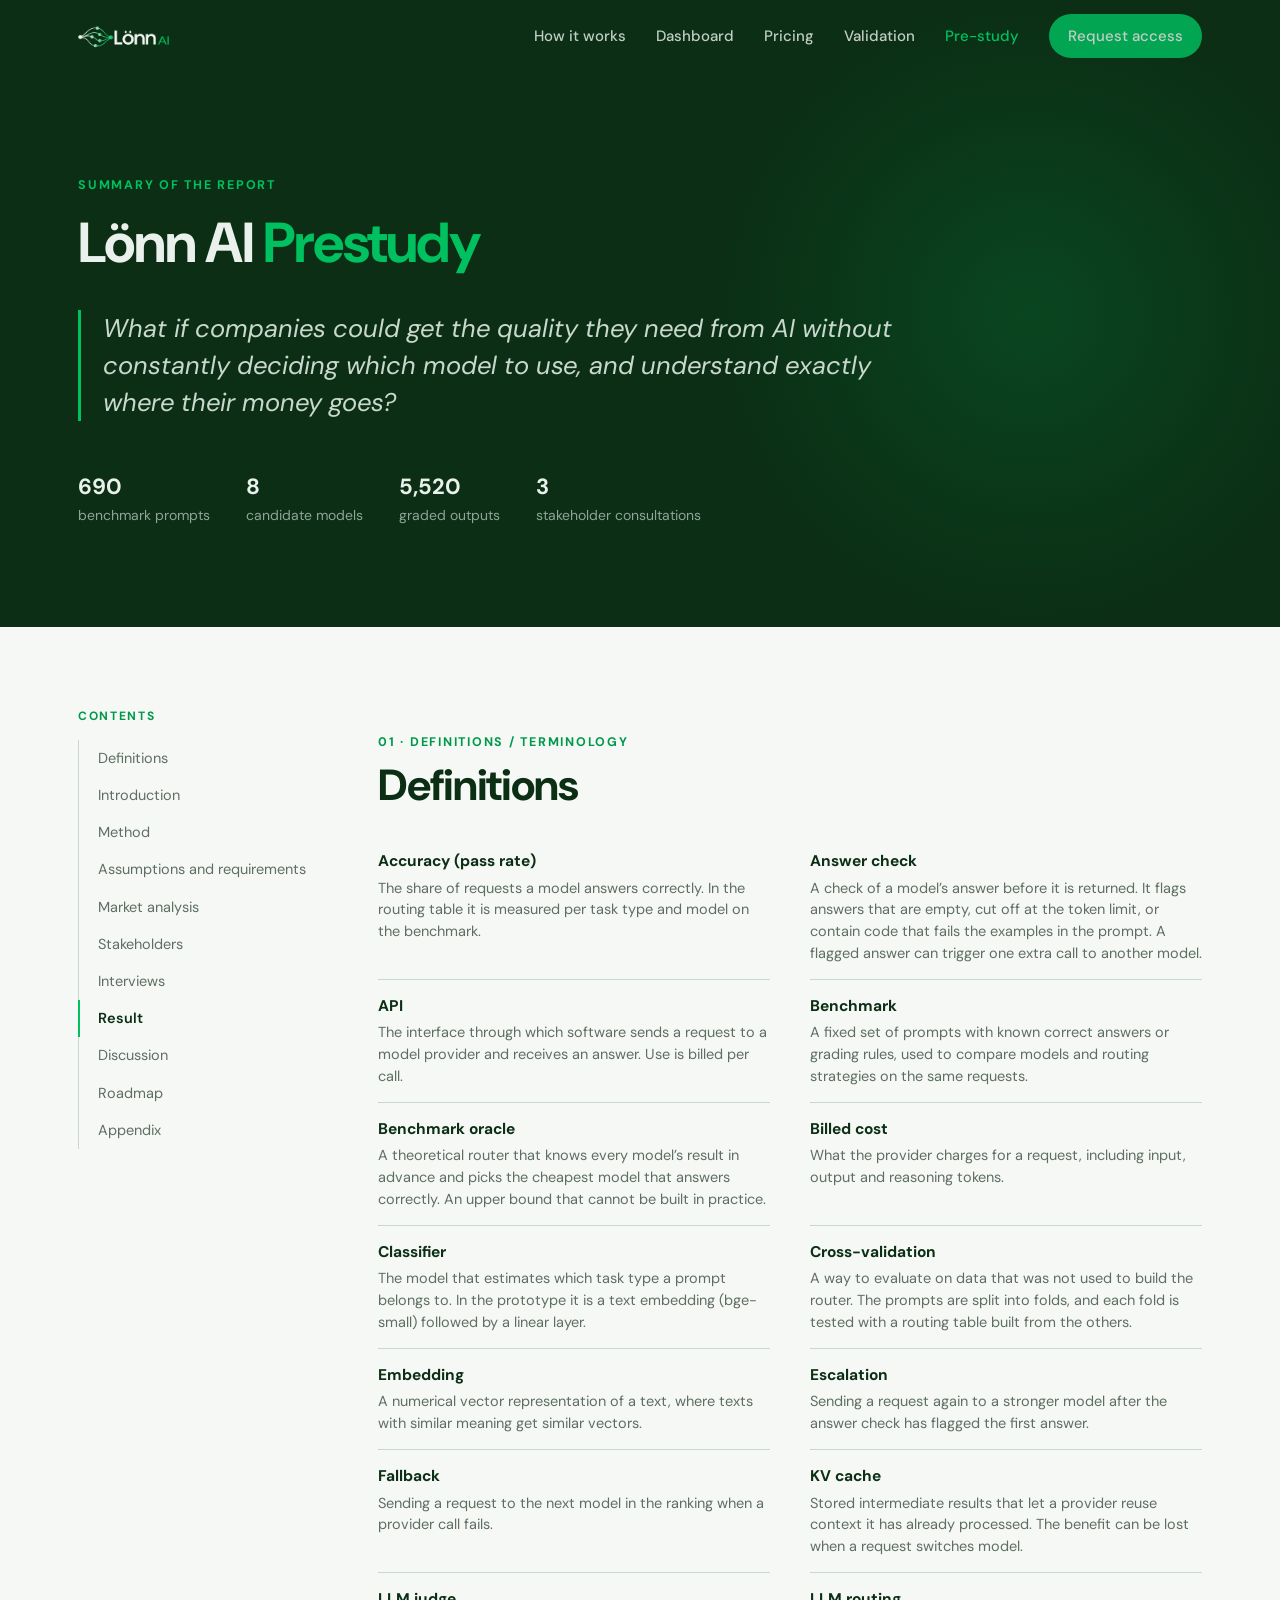
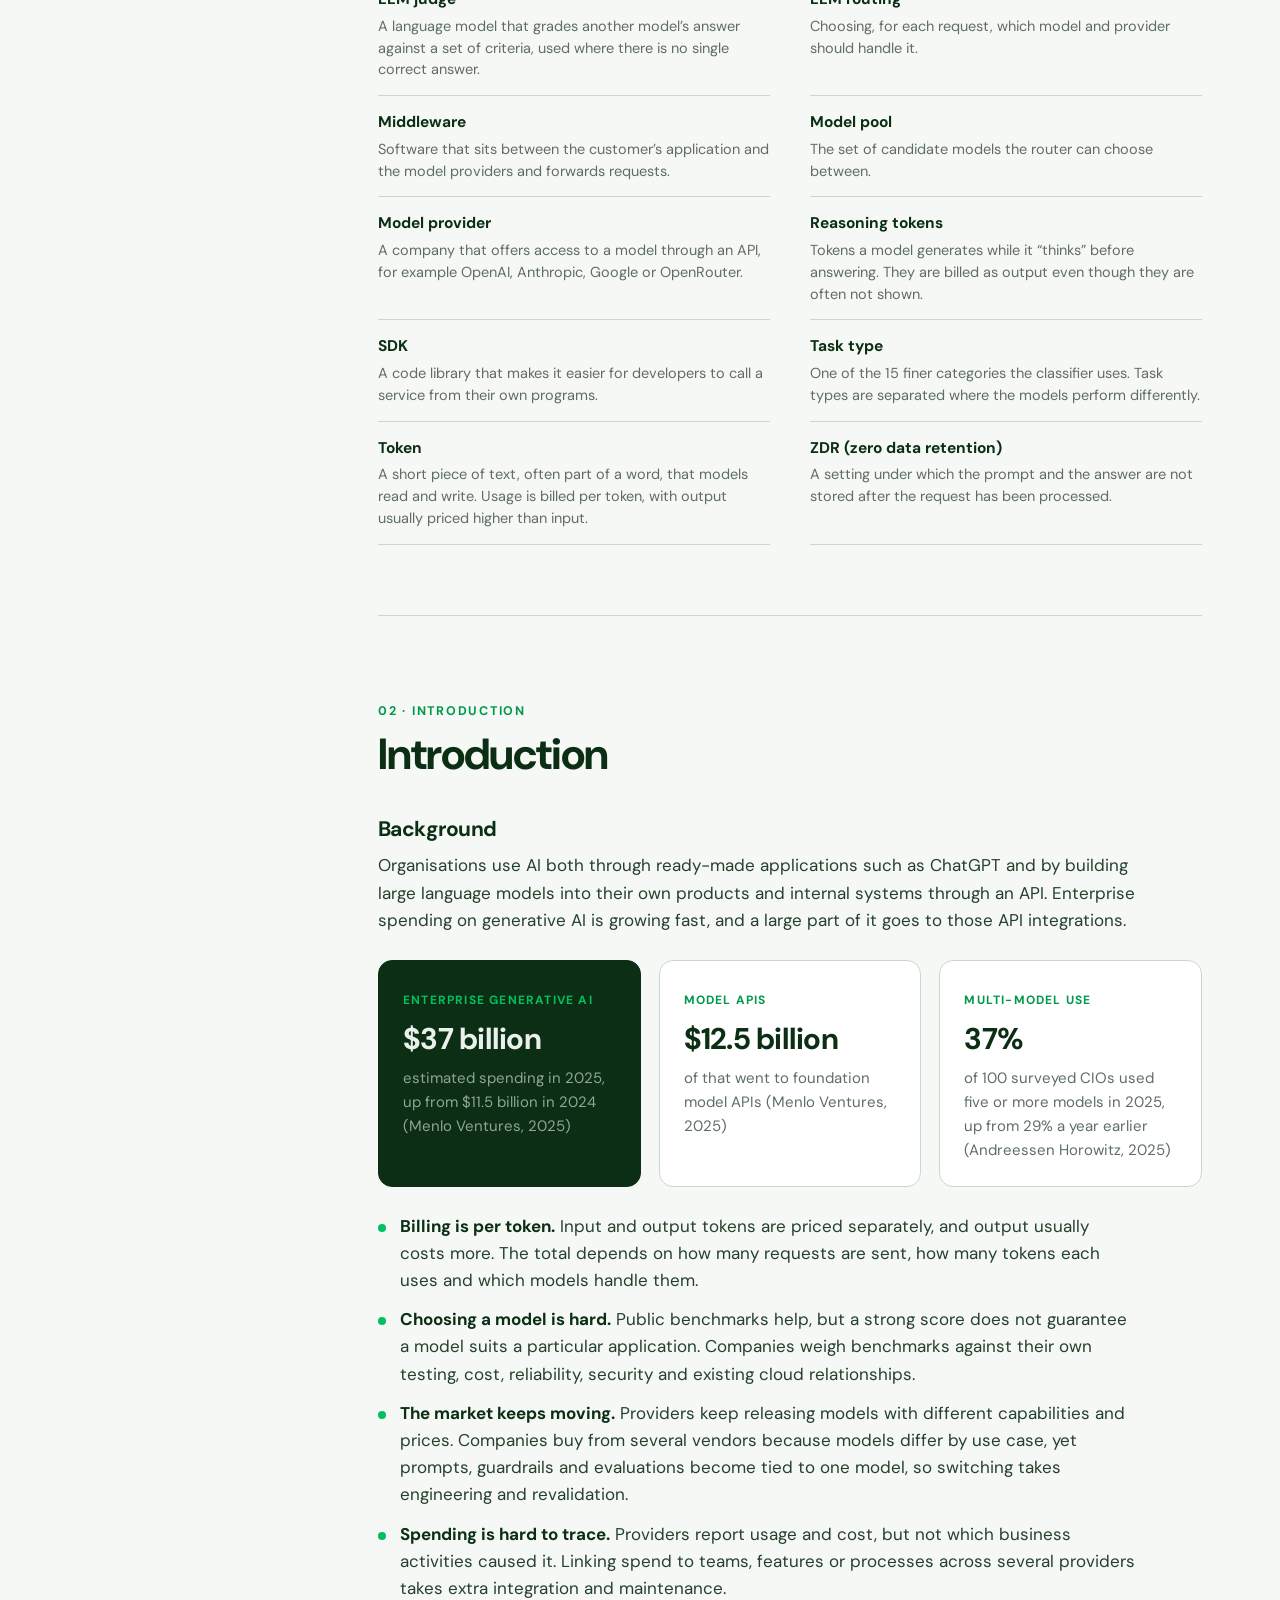
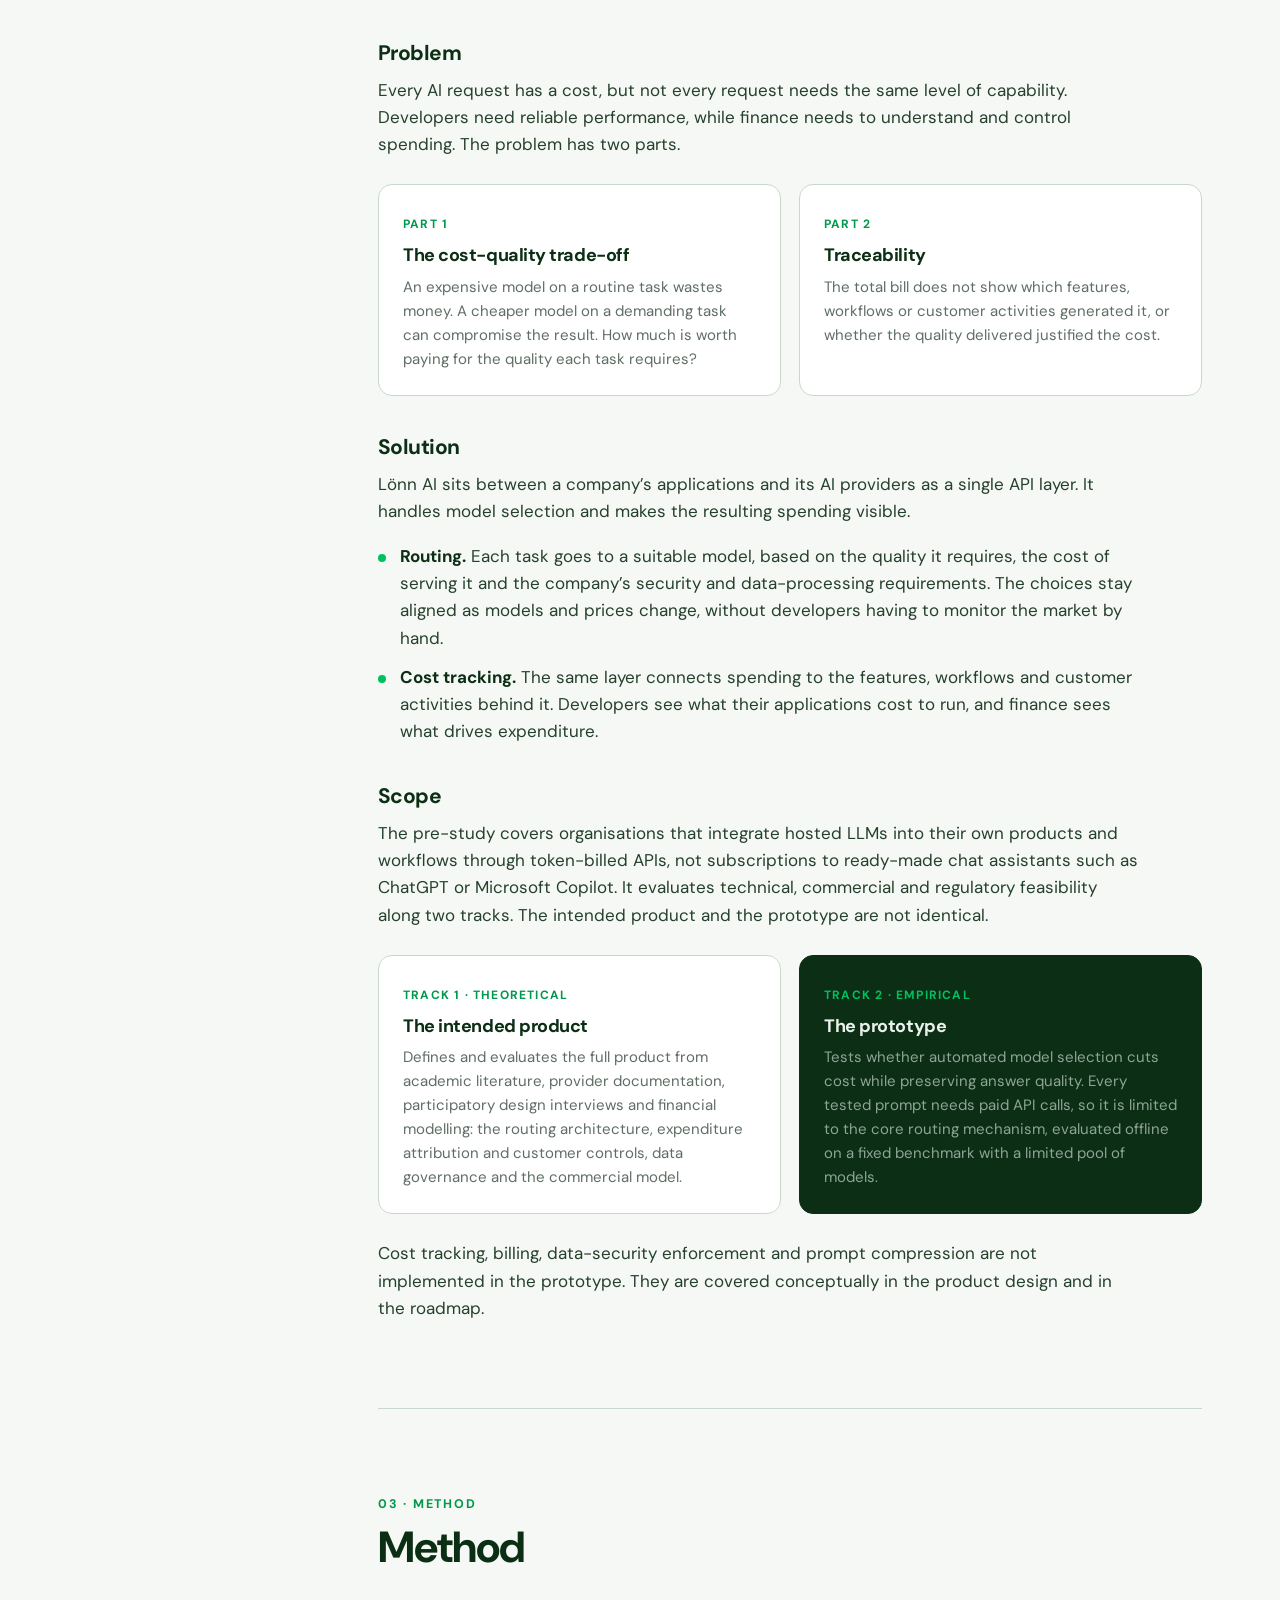
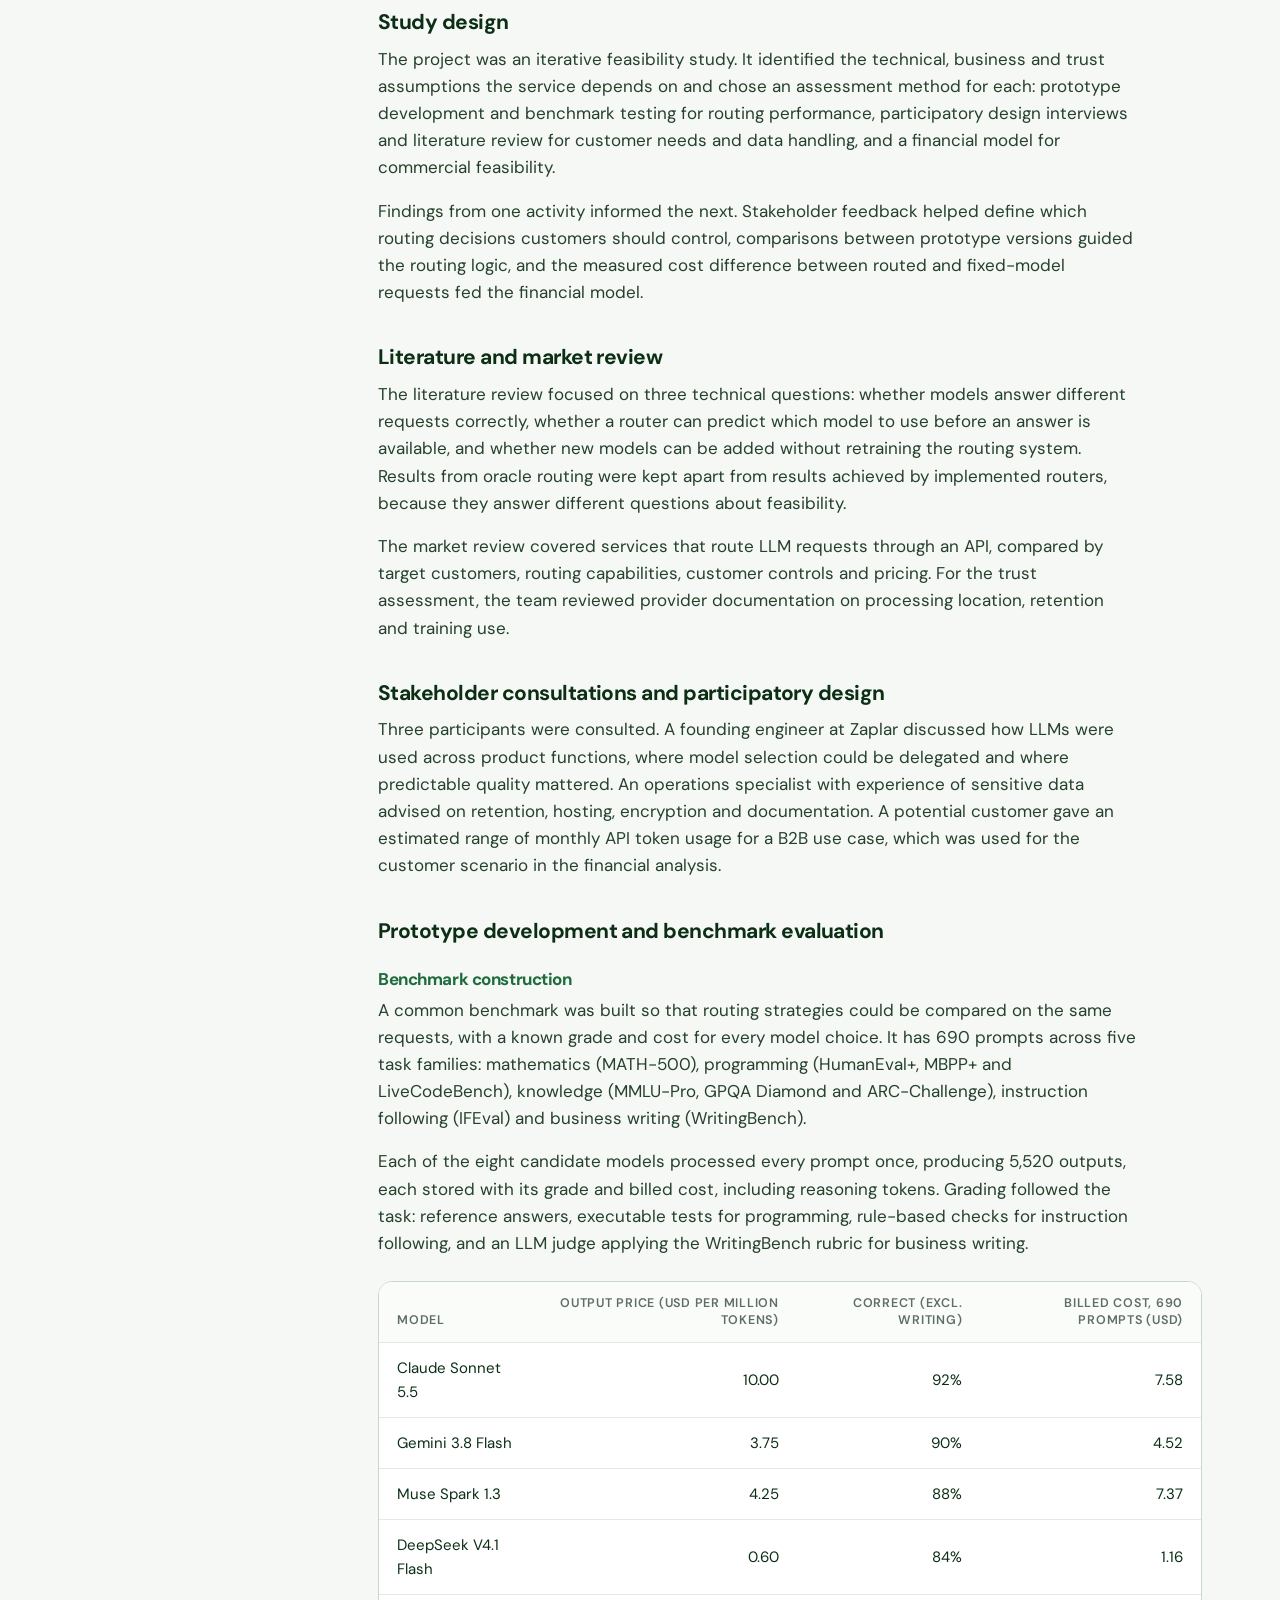
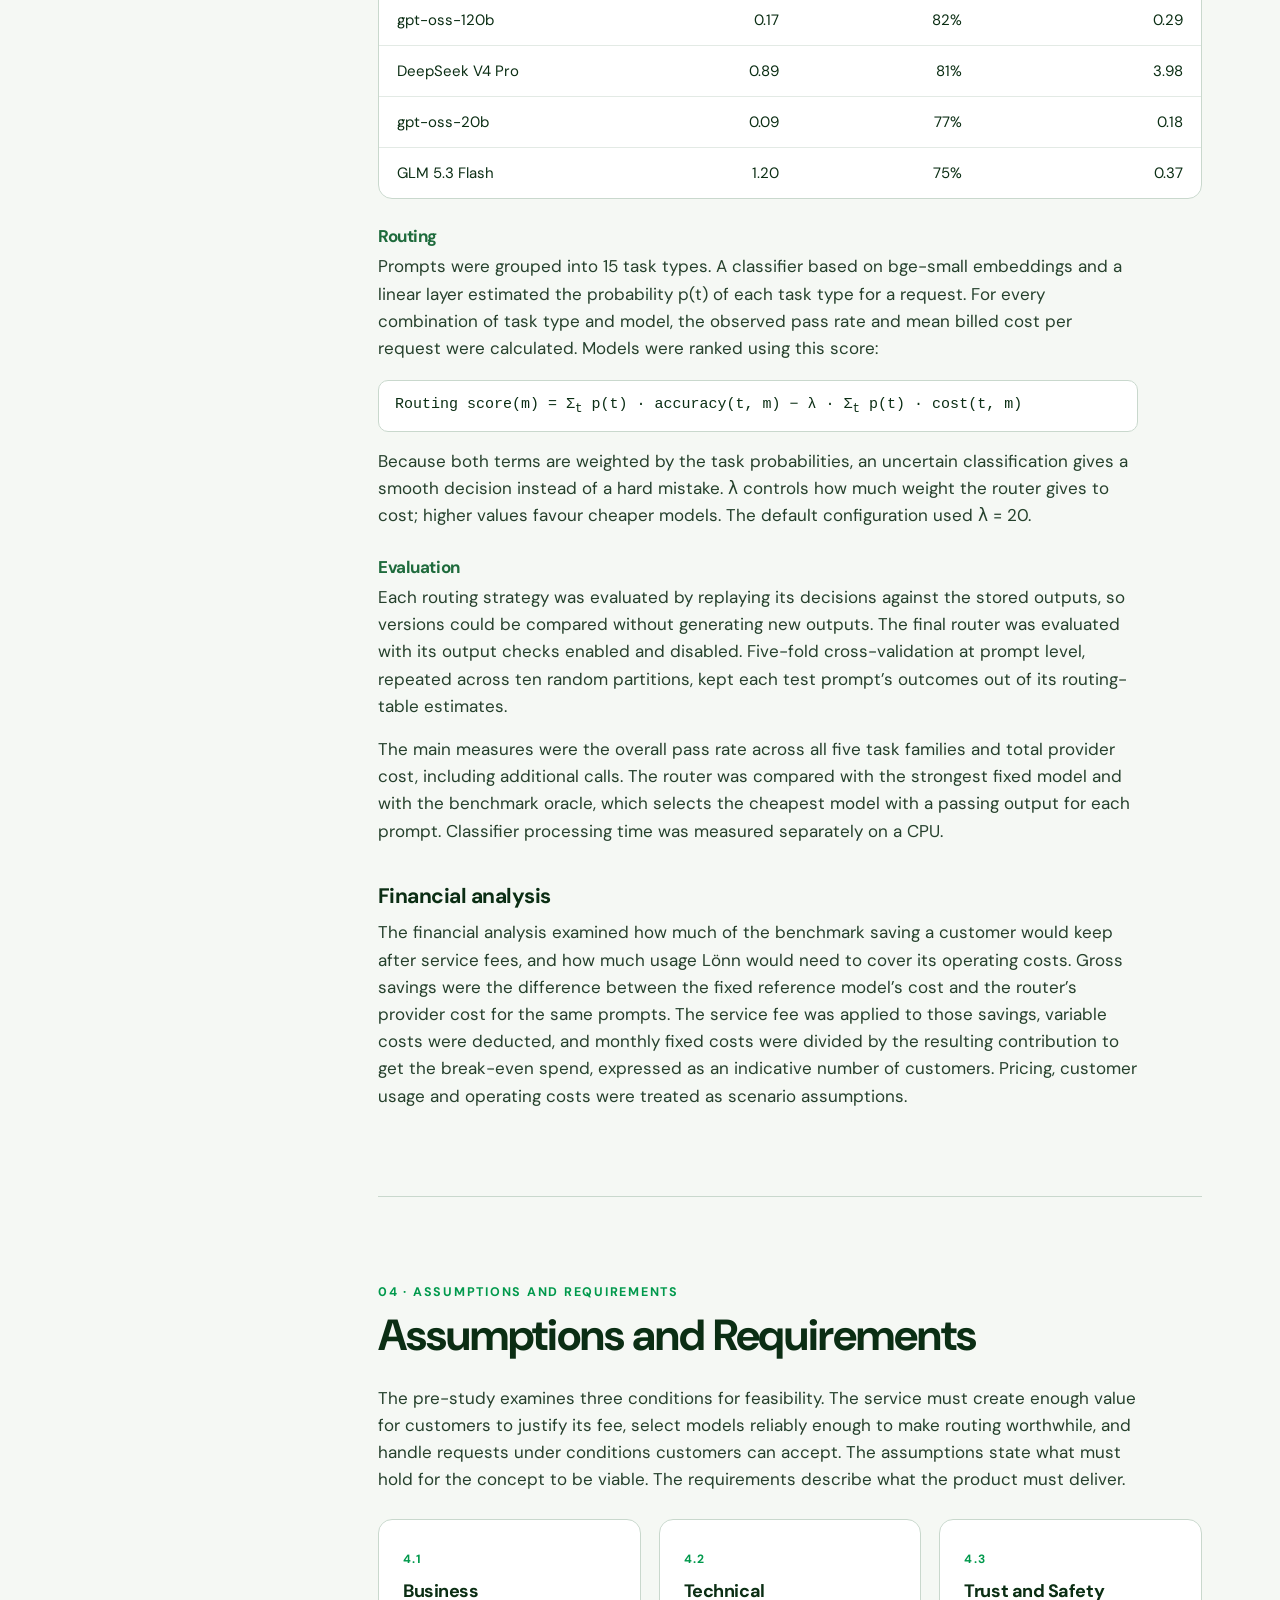
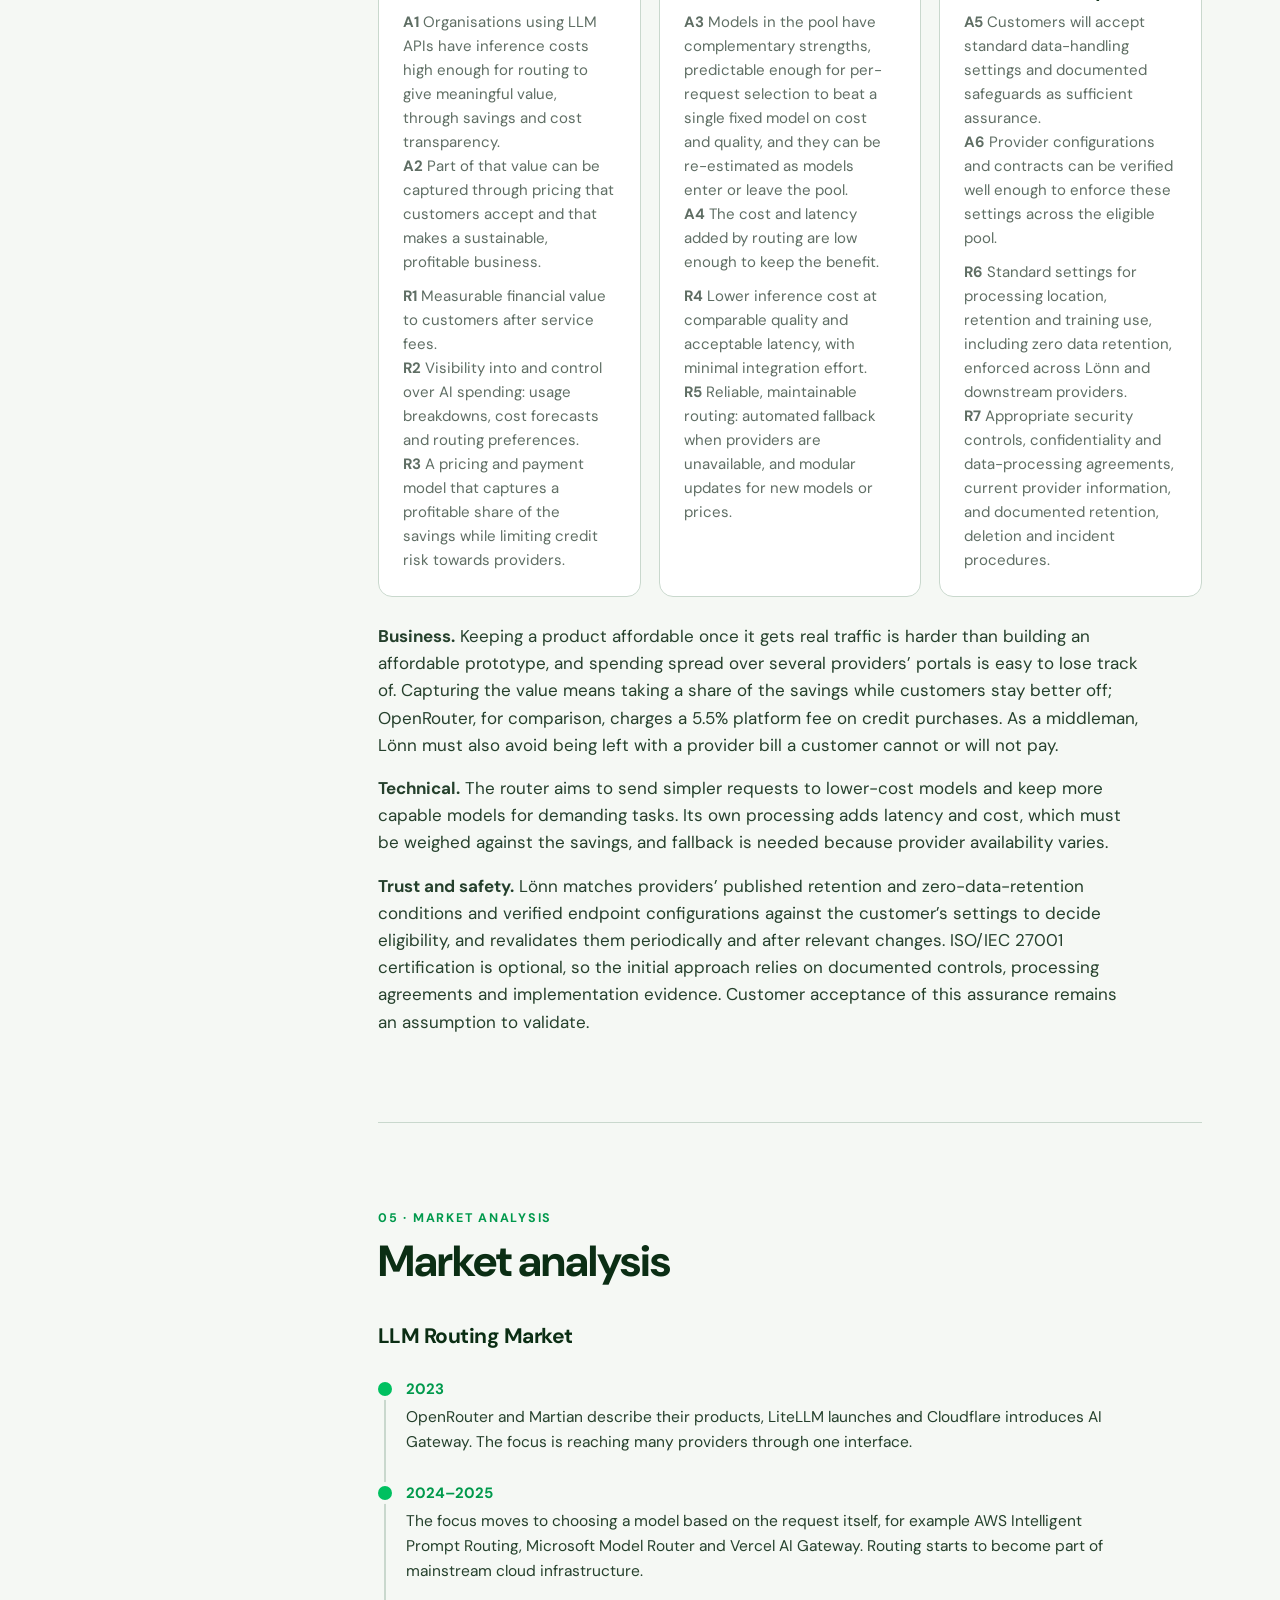
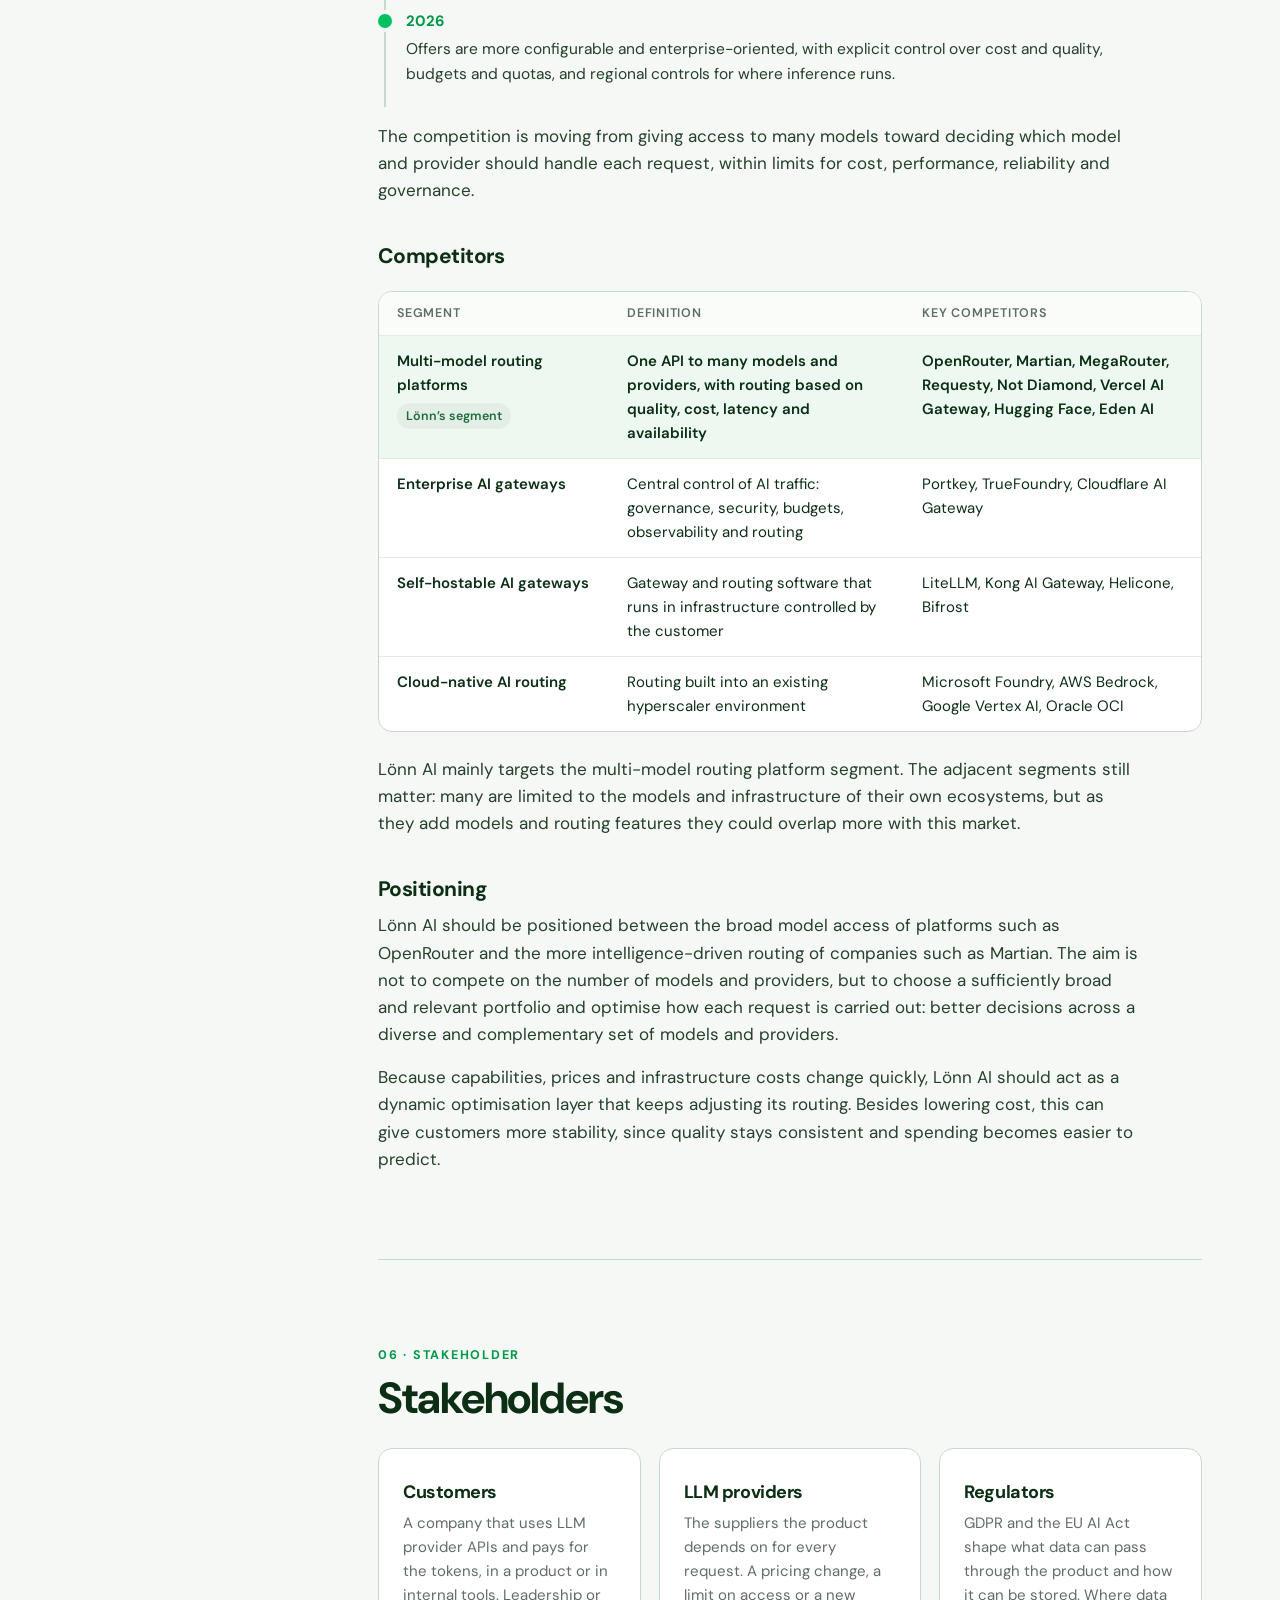
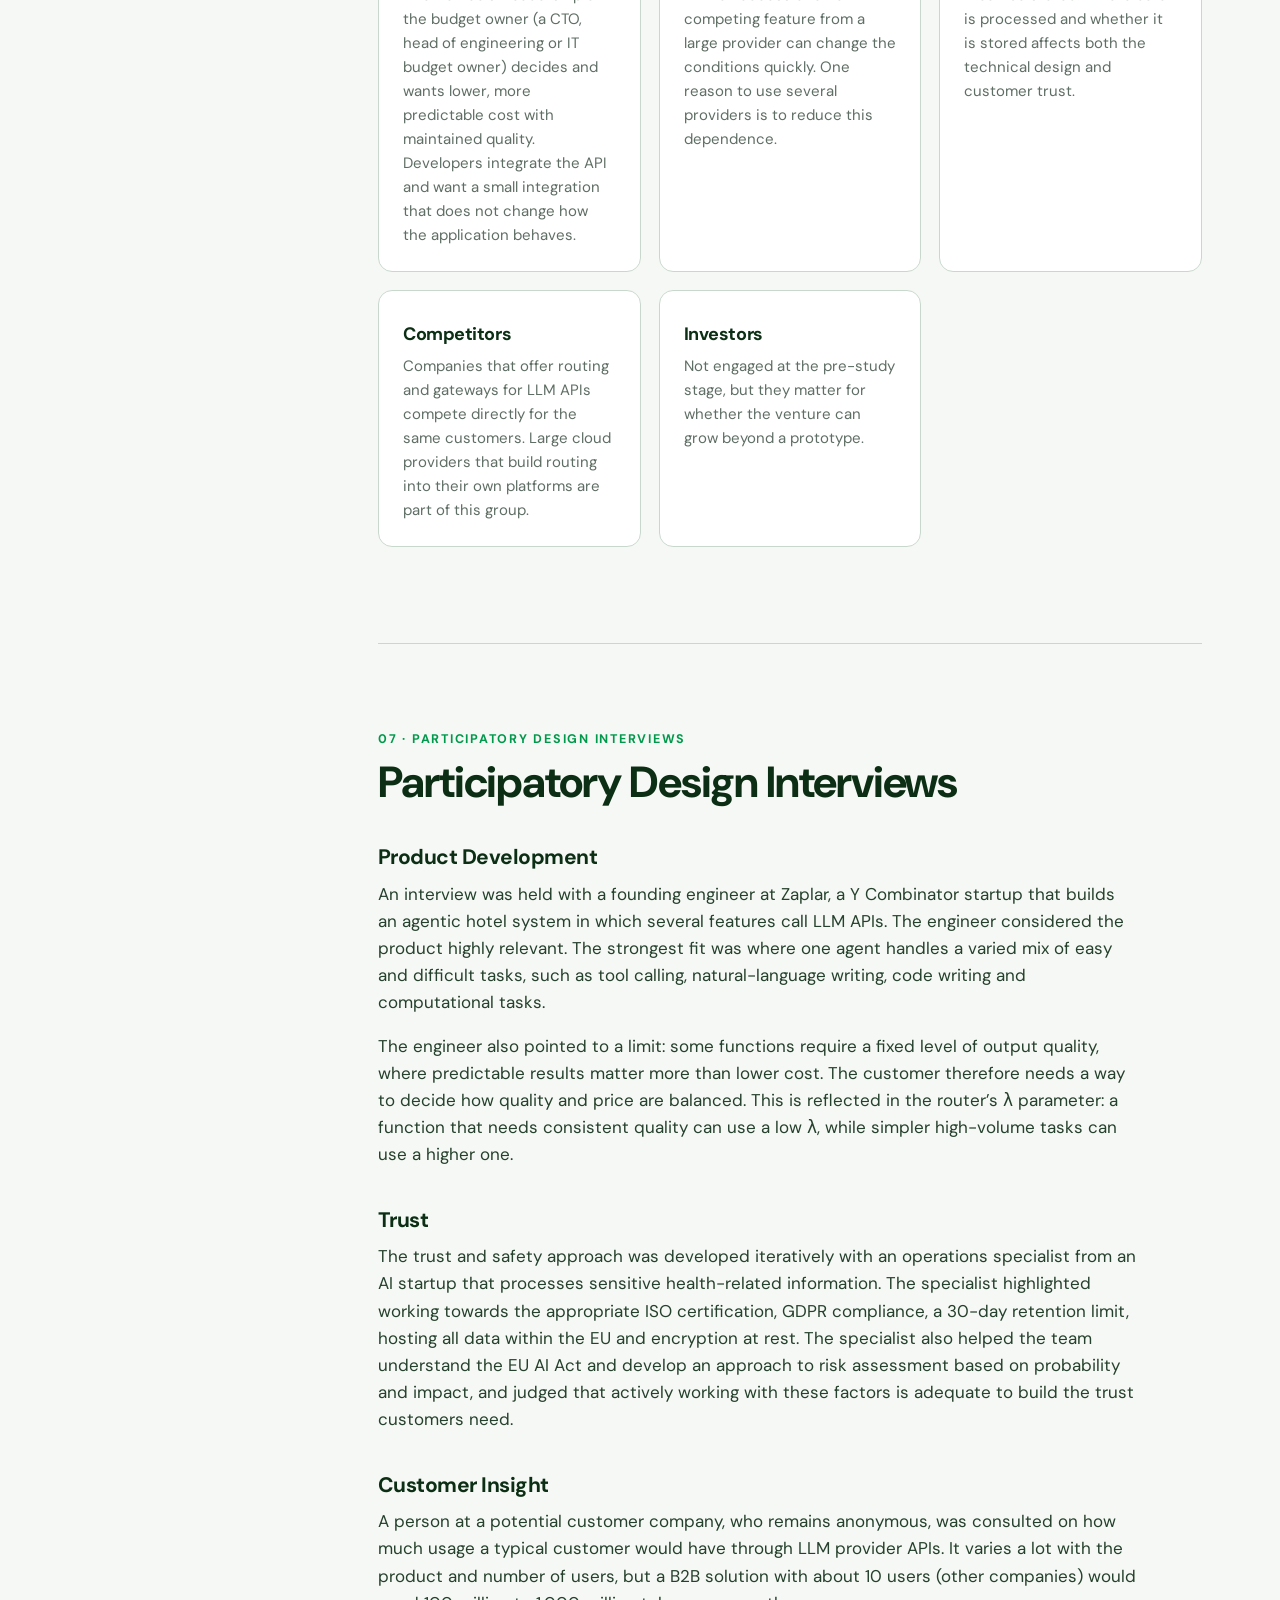
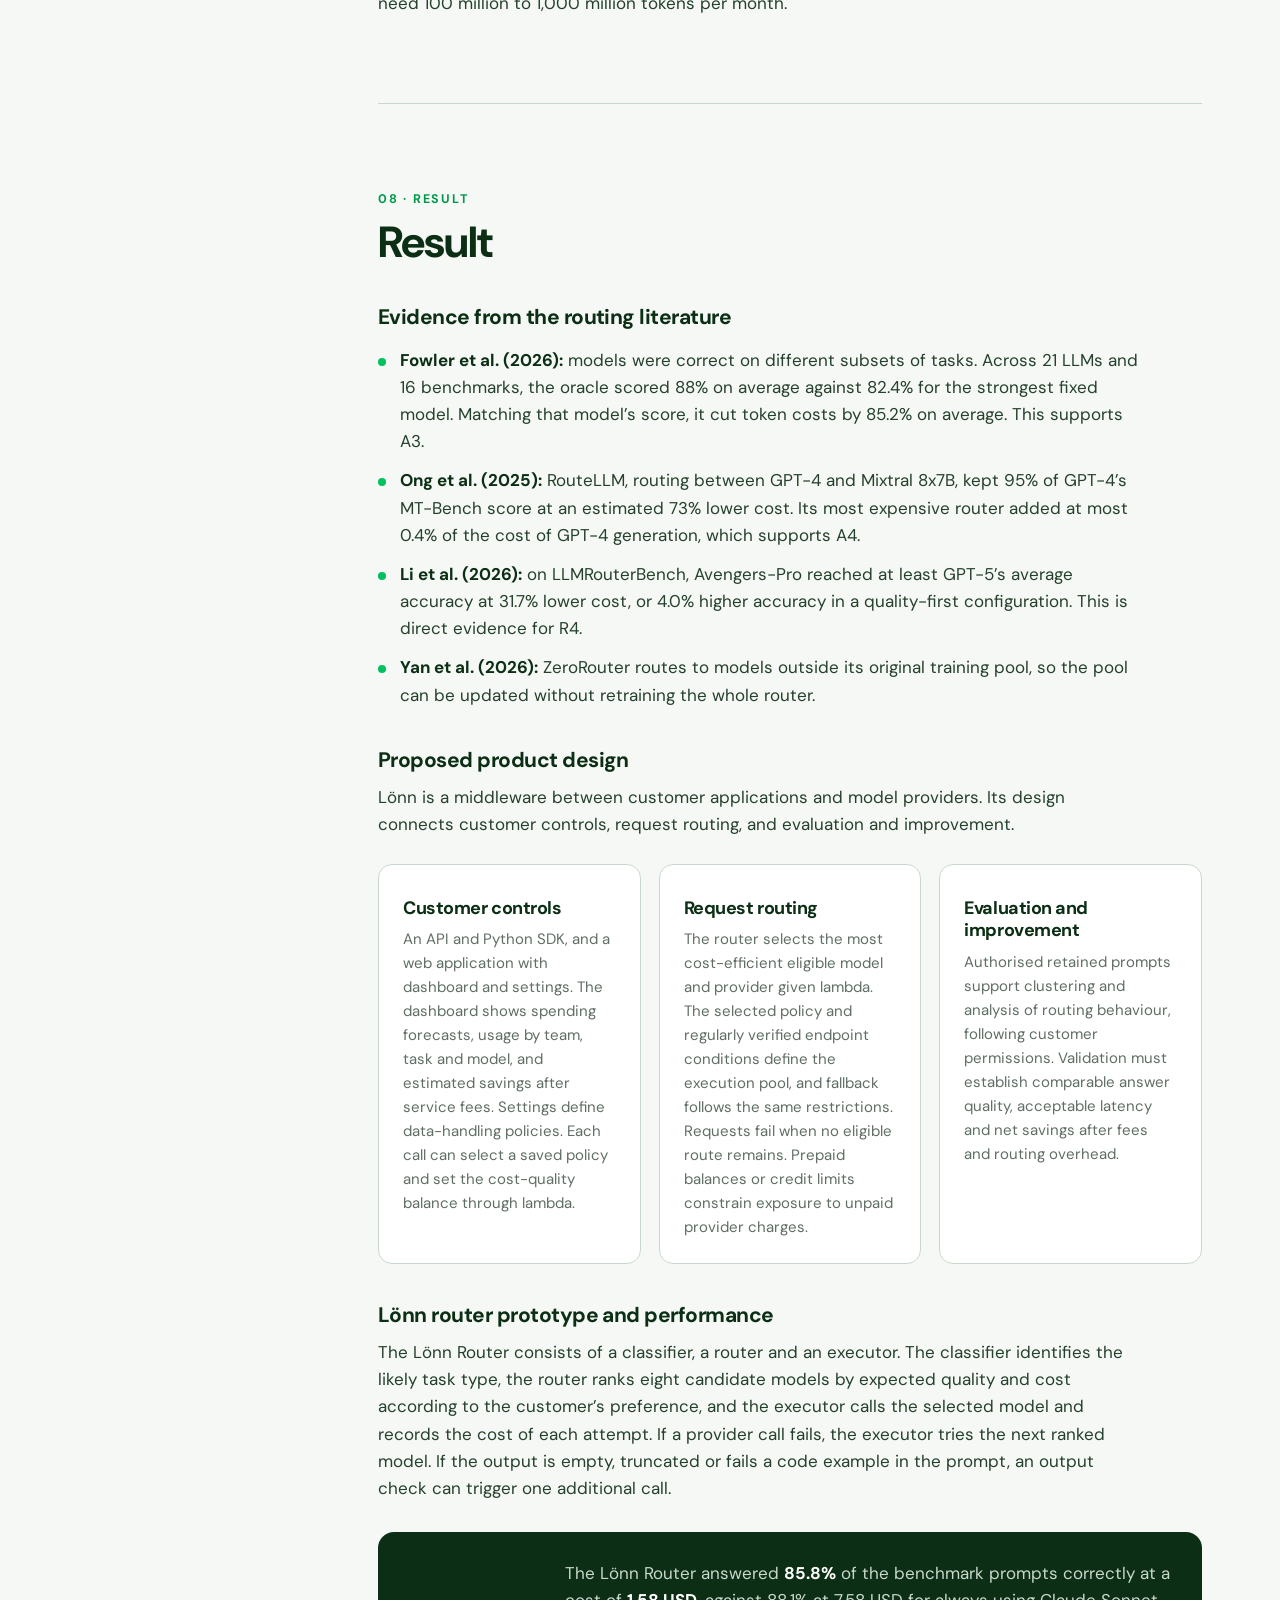
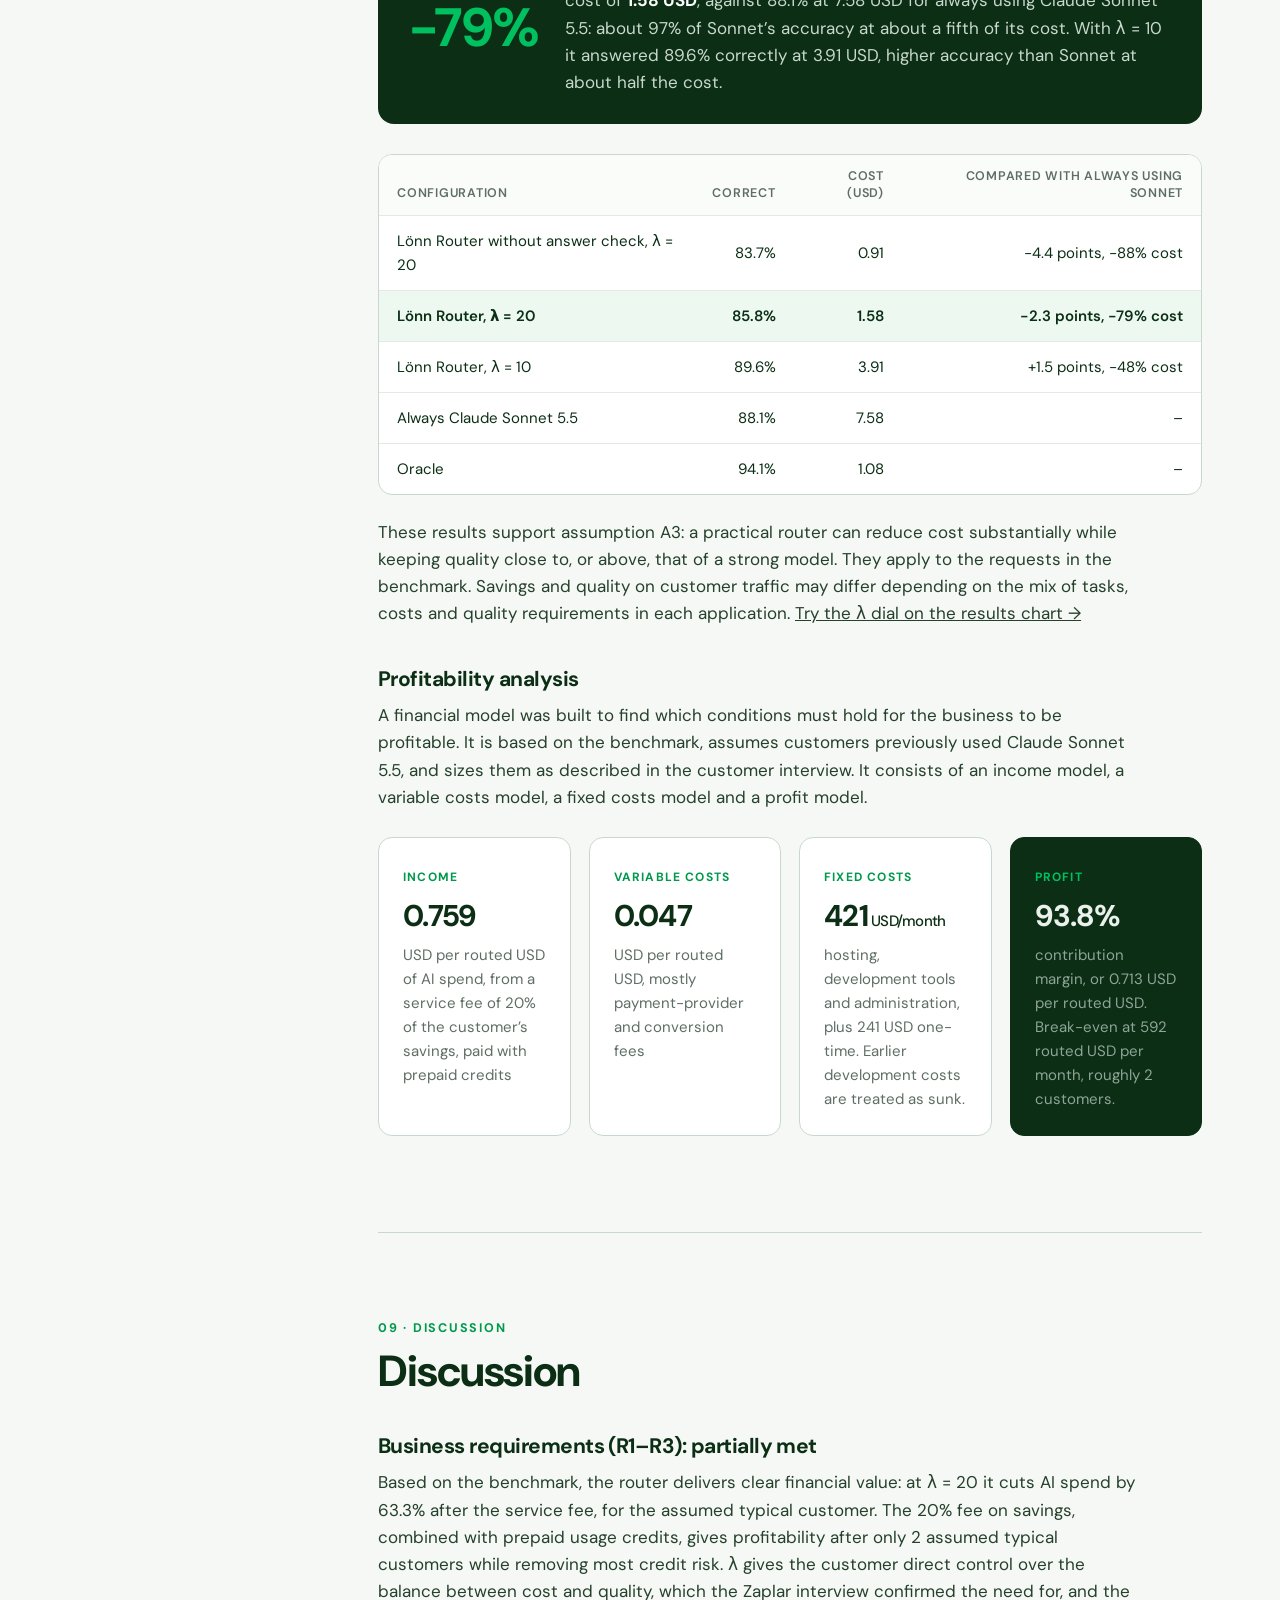
==== prestudy.html @ 92829b10 "Pre-study: follow the report's own sections, headings and order Definitions, Introduction, Method, A" ====
<!DOCTYPE html>
<html lang="en">
<head>
<meta charset="utf-8">
<meta name="viewport" content="width=device-width, initial-scale=1">
<title>Pre-study — Lönn AI</title>
<meta name="description" content="Summary of the Lönn AI pre-study: can routing requests between LLM providers reduce cost while keeping answer quality?">
<link rel="icon" href="assets/img/favicon.png">
<link rel="apple-touch-icon" href="assets/img/apple-touch-icon.png">
<link rel="preconnect" href="https://fonts.googleapis.com">
<link rel="preconnect" href="https://fonts.gstatic.com" crossorigin>
<link href="https://fonts.googleapis.com/css2?family=DM+Sans:opsz,wght@9..40,400;9..40,500;9..40,600;9..40,700&display=swap" rel="stylesheet">
<link rel="stylesheet" href="assets/css/style.css?v=202611102027">
</head>
<body>
<div class="progress" aria-hidden="true"></div>

<header class="nav">
  <div class="wrap">
    <a class="logo" href="index.html" aria-label="Lönn AI home"><img src="assets/img/logo-light.png" alt="Lönn AI"></a>
    <nav>
      <ul>
        <li><a href="index.html#how">How it works</a></li>
        <li><a href="index.html#dashboard">Dashboard</a></li>
        <li><a href="index.html#pricing">Pricing</a></li>
        <li><a href="index.html#validation">Validation</a></li>
        <li><a class="active" href="prestudy.html">Pre-study</a></li>
        <li><a class="btn btn-primary btn-s" href="index.html#access">Request access</a></li>
      </ul>
    </nav>
    <button class="nav-toggle" aria-label="Open menu"><svg width="24" height="24" viewBox="0 0 24 24" fill="none" stroke="currentColor" stroke-width="2" stroke-linecap="round"><path d="M4 7h16M4 12h16M4 17h16"/></svg></button>
  </div>
</header>

<section class="dark ps-hero">
  <div class="hero-glow"></div>
  <div class="wrap" style="position:relative;z-index:2">
    <span class="eyebrow reveal">Summary of the report</span>
    <h1 class="h-l reveal" style="--d:.06s">Lönn AI <span class="g">Prestudy</span></h1>
    <p class="q reveal" style="--d:.14s">What if companies could get the quality they need from AI without constantly deciding which model to use, and understand exactly where their money goes?</p>
    <div class="ps-meta reveal" style="--d:.22s">
      <div><b data-count="690">690</b>benchmark prompts</div>
      <div><b data-count="8">8</b>candidate models</div>
      <div><b>5,520</b>graded outputs</div>
      <div><b>3</b>stakeholder consultations</div>
    </div>
  </div>
</section>

<div class="light">
<div class="wrap ps-layout">
  <aside class="toc" aria-label="Contents">
    <div class="t">Contents</div>
    <ol>
      <li><a href="#definitions">Definitions</a></li>
      <li><a href="#intro">Introduction</a></li>
      <li><a href="#method">Method</a></li>
      <li><a href="#assumptions">Assumptions and requirements</a></li>
      <li><a href="#market">Market analysis</a></li>
      <li><a href="#stakeholders">Stakeholders</a></li>
      <li><a href="#interviews">Interviews</a></li>
      <li><a href="#results">Result</a></li>
      <li><a href="#discussion">Discussion</a></li>
      <li><a href="#roadmap">Roadmap</a></li>
      <li><a href="#appendix">Appendix</a></li>
    </ol>
  </aside>

  <main class="ps-content">

    <!-- 1 DEFINITIONS -->
    <section class="ps-sec" id="definitions">
      <span class="eyebrow">01 · Definitions / Terminology</span>
      <h2 class="reveal">Definitions</h2>
      <dl class="defs reveal">
        <div><dt>Accuracy (pass rate)</dt><dd>The share of requests a model answers correctly. In the routing table it is measured per task type and model on the benchmark.</dd></div>
        <div><dt>Answer check</dt><dd>A check of a model’s answer before it is returned. It flags answers that are empty, cut off at the token limit, or contain code that fails the examples in the prompt. A flagged answer can trigger one extra call to another model.</dd></div>
        <div><dt>API</dt><dd>The interface through which software sends a request to a model provider and receives an answer. Use is billed per call.</dd></div>
        <div><dt>Benchmark</dt><dd>A fixed set of prompts with known correct answers or grading rules, used to compare models and routing strategies on the same requests.</dd></div>
        <div><dt>Benchmark oracle</dt><dd>A theoretical router that knows every model’s result in advance and picks the cheapest model that answers correctly. An upper bound that cannot be built in practice.</dd></div>
        <div><dt>Billed cost</dt><dd>What the provider charges for a request, including input, output and reasoning tokens.</dd></div>
        <div><dt>Classifier</dt><dd>The model that estimates which task type a prompt belongs to. In the prototype it is a text embedding (bge-small) followed by a linear layer.</dd></div>
        <div><dt>Cross-validation</dt><dd>A way to evaluate on data that was not used to build the router. The prompts are split into folds, and each fold is tested with a routing table built from the others.</dd></div>
        <div><dt>Embedding</dt><dd>A numerical vector representation of a text, where texts with similar meaning get similar vectors.</dd></div>
        <div><dt>Escalation</dt><dd>Sending a request again to a stronger model after the answer check has flagged the first answer.</dd></div>
        <div><dt>Fallback</dt><dd>Sending a request to the next model in the ranking when a provider call fails.</dd></div>
        <div><dt>KV cache</dt><dd>Stored intermediate results that let a provider reuse context it has already processed. The benefit can be lost when a request switches model.</dd></div>
        <div><dt>LLM judge</dt><dd>A language model that grades another model’s answer against a set of criteria, used where there is no single correct answer.</dd></div>
        <div><dt>LLM routing</dt><dd>Choosing, for each request, which model and provider should handle it.</dd></div>
        <div><dt>Middleware</dt><dd>Software that sits between the customer’s application and the model providers and forwards requests.</dd></div>
        <div><dt>Model pool</dt><dd>The set of candidate models the router can choose between.</dd></div>
        <div><dt>Model provider</dt><dd>A company that offers access to a model through an API, for example OpenAI, Anthropic, Google or OpenRouter.</dd></div>
        <div><dt>Reasoning tokens</dt><dd>Tokens a model generates while it “thinks” before answering. They are billed as output even though they are often not shown.</dd></div>
        <div><dt>SDK</dt><dd>A code library that makes it easier for developers to call a service from their own programs.</dd></div>
        <div><dt>Task type</dt><dd>One of the 15 finer categories the classifier uses. Task types are separated where the models perform differently.</dd></div>
        <div><dt>Token</dt><dd>A short piece of text, often part of a word, that models read and write. Usage is billed per token, with output usually priced higher than input.</dd></div>
        <div><dt>ZDR (zero data retention)</dt><dd>A setting under which the prompt and the answer are not stored after the request has been processed.</dd></div>
      </dl>
    </section>

    <!-- 2 INTRODUCTION -->
    <section class="ps-sec" id="intro">
      <span class="eyebrow">02 · Introduction</span>
      <h2 class="reveal">Introduction</h2>

      <h3>Background</h3>
      <p class="reveal">Organisations use AI both through ready-made applications such as ChatGPT and by building large language models into their own products and internal systems through an API. Enterprise spending on generative AI is growing fast, and a large part of it goes to those API integrations.</p>
      <div class="cards three">
        <div class="card dk reveal"><span class="tag">Enterprise generative AI</span><h4 style="font-size:30px">$37 billion</h4><p>estimated spending in 2025, up from $11.5 billion in 2024 (Menlo Ventures, 2025)</p></div>
        <div class="card reveal" style="--d:.06s"><span class="tag">Model APIs</span><h4 style="font-size:30px">$12.5 billion</h4><p>of that went to foundation model APIs (Menlo Ventures, 2025)</p></div>
        <div class="card reveal" style="--d:.12s"><span class="tag">Multi-model use</span><h4 style="font-size:30px">37%</h4><p>of 100 surveyed CIOs used five or more models in 2025, up from 29% a year earlier (Andreessen Horowitz, 2025)</p></div>
      </div>
      <ul class="bullets">
        <li class="reveal"><b>Billing is per token.</b> Input and output tokens are priced separately, and output usually costs more. The total depends on how many requests are sent, how many tokens each uses and which models handle them.</li>
        <li class="reveal"><b>Choosing a model is hard.</b> Public benchmarks help, but a strong score does not guarantee a model suits a particular application. Companies weigh benchmarks against their own testing, cost, reliability, security and existing cloud relationships.</li>
        <li class="reveal"><b>The market keeps moving.</b> Providers keep releasing models with different capabilities and prices. Companies buy from several vendors because models differ by use case, yet prompts, guardrails and evaluations become tied to one model, so switching takes engineering and revalidation.</li>
        <li class="reveal"><b>Spending is hard to trace.</b> Providers report usage and cost, but not which business activities caused it. Linking spend to teams, features or processes across several providers takes extra integration and maintenance.</li>
      </ul>

      <h3>Problem</h3>
      <p class="reveal">Every AI request has a cost, but not every request needs the same level of capability. Developers need reliable performance, while finance needs to understand and control spending. The problem has two parts.</p>
      <div class="cards">
        <div class="card reveal"><span class="tag">Part 1</span><h4>The cost-quality trade-off</h4><p>An expensive model on a routine task wastes money. A cheaper model on a demanding task can compromise the result. How much is worth paying for the quality each task requires?</p></div>
        <div class="card reveal" style="--d:.06s"><span class="tag">Part 2</span><h4>Traceability</h4><p>The total bill does not show which features, workflows or customer activities generated it, or whether the quality delivered justified the cost.</p></div>
      </div>

      <h3>Solution</h3>
      <p class="reveal">Lönn AI sits between a company’s applications and its AI providers as a single API layer. It handles model selection and makes the resulting spending visible.</p>
      <ul class="bullets">
        <li class="reveal"><b>Routing.</b> Each task goes to a suitable model, based on the quality it requires, the cost of serving it and the company’s security and data-processing requirements. The choices stay aligned as models and prices change, without developers having to monitor the market by hand.</li>
        <li class="reveal"><b>Cost tracking.</b> The same layer connects spending to the features, workflows and customer activities behind it. Developers see what their applications cost to run, and finance sees what drives expenditure.</li>
      </ul>

      <h3>Scope</h3>
      <p class="reveal">The pre-study covers organisations that integrate hosted LLMs into their own products and workflows through token-billed APIs, not subscriptions to ready-made chat assistants such as ChatGPT or Microsoft Copilot. It evaluates technical, commercial and regulatory feasibility along two tracks. The intended product and the prototype are not identical.</p>
      <div class="cards">
        <div class="card reveal"><span class="tag">Track 1 · Theoretical</span><h4>The intended product</h4><p>Defines and evaluates the full product from academic literature, provider documentation, participatory design interviews and financial modelling: the routing architecture, expenditure attribution and customer controls, data governance and the commercial model.</p></div>
        <div class="card dk reveal" style="--d:.06s"><span class="tag">Track 2 · Empirical</span><h4>The prototype</h4><p>Tests whether automated model selection cuts cost while preserving answer quality. Every tested prompt needs paid API calls, so it is limited to the core routing mechanism, evaluated offline on a fixed benchmark with a limited pool of models.</p></div>
      </div>
      <p class="reveal">Cost tracking, billing, data-security enforcement and prompt compression are not implemented in the prototype. They are covered conceptually in the product design and in the roadmap.</p>
    </section>

    <!-- 3 METHOD -->
    <section class="ps-sec" id="method">
      <span class="eyebrow">03 · Method</span>
      <h2 class="reveal">Method</h2>

      <h3>Study design</h3>
      <p class="reveal">The project was an iterative feasibility study. It identified the technical, business and trust assumptions the service depends on and chose an assessment method for each: prototype development and benchmark testing for routing performance, participatory design interviews and literature review for customer needs and data handling, and a financial model for commercial feasibility.</p>
      <p class="reveal">Findings from one activity informed the next. Stakeholder feedback helped define which routing decisions customers should control, comparisons between prototype versions guided the routing logic, and the measured cost difference between routed and fixed-model requests fed the financial model.</p>

      <h3>Literature and market review</h3>
      <p class="reveal">The literature review focused on three technical questions: whether models answer different requests correctly, whether a router can predict which model to use before an answer is available, and whether new models can be added without retraining the routing system. Results from oracle routing were kept apart from results achieved by implemented routers, because they answer different questions about feasibility.</p>
      <p class="reveal">The market review covered services that route LLM requests through an API, compared by target customers, routing capabilities, customer controls and pricing. For the trust assessment, the team reviewed provider documentation on processing location, retention and training use.</p>

      <h3>Stakeholder consultations and participatory design</h3>
      <p class="reveal">Three participants were consulted. A founding engineer at Zaplar discussed how LLMs were used across product functions, where model selection could be delegated and where predictable quality mattered. An operations specialist with experience of sensitive data advised on retention, hosting, encryption and documentation. A potential customer gave an estimated range of monthly API token usage for a B2B use case, which was used for the customer scenario in the financial analysis.</p>

      <h3>Prototype development and benchmark evaluation</h3>
      <h4 class="sub">Benchmark construction</h4>
      <p class="reveal">A common benchmark was built so that routing strategies could be compared on the same requests, with a known grade and cost for every model choice. It has 690 prompts across five task families: mathematics (MATH-500), programming (HumanEval+, MBPP+ and LiveCodeBench), knowledge (MMLU-Pro, GPQA Diamond and ARC-Challenge), instruction following (IFEval) and business writing (WritingBench).</p>
      <p class="reveal">Each of the eight candidate models processed every prompt once, producing 5,520 outputs, each stored with its grade and billed cost, including reasoning tokens. Grading followed the task: reference answers, executable tests for programming, rule-based checks for instruction following, and an LLM judge applying the WritingBench rubric for business writing.</p>
      <div class="table-wrap reveal">
        <table>
          <thead><tr><th>Model</th><th class="num">Output price (USD per million tokens)</th><th class="num">Correct (excl. writing)</th><th class="num">Billed cost, 690 prompts (USD)</th></tr></thead>
          <tbody>
            <tr><td>Claude Sonnet 5.5</td><td class="num">10.00</td><td class="num">92%</td><td class="num">7.58</td></tr>
            <tr><td>Gemini 3.8 Flash</td><td class="num">3.75</td><td class="num">90%</td><td class="num">4.52</td></tr>
            <tr><td>Muse Spark 1.3</td><td class="num">4.25</td><td class="num">88%</td><td class="num">7.37</td></tr>
            <tr><td>DeepSeek V4.1 Flash</td><td class="num">0.60</td><td class="num">84%</td><td class="num">1.16</td></tr>
            <tr><td>gpt-oss-120b</td><td class="num">0.17</td><td class="num">82%</td><td class="num">0.29</td></tr>
            <tr><td>DeepSeek V4 Pro</td><td class="num">0.89</td><td class="num">81%</td><td class="num">3.98</td></tr>
            <tr><td>gpt-oss-20b</td><td class="num">0.09</td><td class="num">77%</td><td class="num">0.18</td></tr>
            <tr><td>GLM 5.3 Flash</td><td class="num">1.20</td><td class="num">75%</td><td class="num">0.37</td></tr>
          </tbody>
        </table>
      </div>
      <h4 class="sub">Routing</h4>
      <p class="reveal">Prompts were grouped into 15 task types. A classifier based on bge-small embeddings and a linear layer estimated the probability p(t) of each task type for a request. For every combination of task type and model, the observed pass rate and mean billed cost per request were calculated. Models were ranked using this score:</p>
      <div class="formula reveal" style="max-width:760px;font-size:15px">Routing score(m) = Σ<sub>t</sub> p(t) · accuracy(t, m) − λ · Σ<sub>t</sub> p(t) · cost(t, m)</div>
      <p class="reveal" style="margin-top:16px">Because both terms are weighted by the task probabilities, an uncertain classification gives a smooth decision instead of a hard mistake. λ controls how much weight the router gives to cost; higher values favour cheaper models. The default configuration used λ = 20.</p>
      <h4 class="sub">Evaluation</h4>
      <p class="reveal">Each routing strategy was evaluated by replaying its decisions against the stored outputs, so versions could be compared without generating new outputs. The final router was evaluated with its output checks enabled and disabled. Five-fold cross-validation at prompt level, repeated across ten random partitions, kept each test prompt’s outcomes out of its routing-table estimates.</p>
      <p class="reveal">The main measures were the overall pass rate across all five task families and total provider cost, including additional calls. The router was compared with the strongest fixed model and with the benchmark oracle, which selects the cheapest model with a passing output for each prompt. Classifier processing time was measured separately on a CPU.</p>

      <h3>Financial analysis</h3>
      <p class="reveal">The financial analysis examined how much of the benchmark saving a customer would keep after service fees, and how much usage Lönn would need to cover its operating costs. Gross savings were the difference between the fixed reference model’s cost and the router’s provider cost for the same prompts. The service fee was applied to those savings, variable costs were deducted, and monthly fixed costs were divided by the resulting contribution to get the break-even spend, expressed as an indicative number of customers. Pricing, customer usage and operating costs were treated as scenario assumptions.</p>
    </section>

    <!-- 4 ASSUMPTIONS -->
    <section class="ps-sec" id="assumptions">
      <span class="eyebrow">04 · Assumptions and Requirements</span>
      <h2 class="reveal">Assumptions and Requirements</h2>
      <p class="reveal">The pre-study examines three conditions for feasibility. The service must create enough value for customers to justify its fee, select models reliably enough to make routing worthwhile, and handle requests under conditions customers can accept. The assumptions state what must hold for the concept to be viable. The requirements describe what the product must deliver.</p>
      <div class="cards three">
        <div class="card reveal">
          <span class="tag">4.1</span>
          <h4>Business</h4>
          <p><b>A1</b> Organisations using LLM APIs have inference costs high enough for routing to give meaningful value, through savings and cost transparency.<br><b>A2</b> Part of that value can be captured through pricing that customers accept and that makes a sustainable, profitable business.</p>
          <p style="margin-top:10px"><b>R1</b> Measurable financial value to customers after service fees.<br><b>R2</b> Visibility into and control over AI spending: usage breakdowns, cost forecasts and routing preferences.<br><b>R3</b> A pricing and payment model that captures a profitable share of the savings while limiting credit risk towards providers.</p>
        </div>
        <div class="card reveal" style="--d:.06s">
          <span class="tag">4.2</span>
          <h4>Technical</h4>
          <p><b>A3</b> Models in the pool have complementary strengths, predictable enough for per-request selection to beat a single fixed model on cost and quality, and they can be re-estimated as models enter or leave the pool.<br><b>A4</b> The cost and latency added by routing are low enough to keep the benefit.</p>
          <p style="margin-top:10px"><b>R4</b> Lower inference cost at comparable quality and acceptable latency, with minimal integration effort.<br><b>R5</b> Reliable, maintainable routing: automated fallback when providers are unavailable, and modular updates for new models or prices.</p>
        </div>
        <div class="card reveal" style="--d:.12s">
          <span class="tag">4.3</span>
          <h4>Trust and Safety</h4>
          <p><b>A5</b> Customers will accept standard data-handling settings and documented safeguards as sufficient assurance.<br><b>A6</b> Provider configurations and contracts can be verified well enough to enforce these settings across the eligible pool.</p>
          <p style="margin-top:10px"><b>R6</b> Standard settings for processing location, retention and training use, including zero data retention, enforced across Lönn and downstream providers.<br><b>R7</b> Appropriate security controls, confidentiality and data-processing agreements, current provider information, and documented retention, deletion and incident procedures.</p>
        </div>
      </div>
      <p class="reveal"><b>Business.</b> Keeping a product affordable once it gets real traffic is harder than building an affordable prototype, and spending spread over several providers’ portals is easy to lose track of. Capturing the value means taking a share of the savings while customers stay better off; OpenRouter, for comparison, charges a 5.5% platform fee on credit purchases. As a middleman, Lönn must also avoid being left with a provider bill a customer cannot or will not pay.</p>
      <p class="reveal"><b>Technical.</b> The router aims to send simpler requests to lower-cost models and keep more capable models for demanding tasks. Its own processing adds latency and cost, which must be weighed against the savings, and fallback is needed because provider availability varies.</p>
      <p class="reveal"><b>Trust and safety.</b> Lönn matches providers’ published retention and zero-data-retention conditions and verified endpoint configurations against the customer’s settings to decide eligibility, and revalidates them periodically and after relevant changes. ISO/IEC 27001 certification is optional, so the initial approach relies on documented controls, processing agreements and implementation evidence. Customer acceptance of this assurance remains an assumption to validate.</p>
    </section>

    <!-- 5 MARKET -->
    <section class="ps-sec" id="market">
      <span class="eyebrow">05 · Market analysis</span>
      <h2 class="reveal">Market analysis</h2>
      <h3>LLM Routing Market</h3>
      <div class="timeline">
        <div class="ti reveal"><div class="yr">2023</div><p>OpenRouter and Martian describe their products, LiteLLM launches and Cloudflare introduces AI Gateway. The focus is reaching many providers through one interface.</p></div>
        <div class="ti reveal"><div class="yr">2024–2025</div><p>The focus moves to choosing a model based on the request itself, for example AWS Intelligent Prompt Routing, Microsoft Model Router and Vercel AI Gateway. Routing starts to become part of mainstream cloud infrastructure.</p></div>
        <div class="ti reveal"><div class="yr">2026</div><p>Offers are more configurable and enterprise-oriented, with explicit control over cost and quality, budgets and quotas, and regional controls for where inference runs.</p></div>
      </div>
      <p class="reveal">The competition is moving from giving access to many models toward deciding which model and provider should handle each request, within limits for cost, performance, reliability and governance.</p>
      <h3>Competitors</h3>
      <div class="table-wrap reveal">
        <table class="wraptable">
          <thead><tr><th>Segment</th><th>Definition</th><th>Key competitors</th></tr></thead>
          <tbody>
            <tr class="hl"><td>Multi-model routing platforms<br><span class="pill">Lönn’s segment</span></td><td class="wrapcell">One API to many models and providers, with routing based on quality, cost, latency and availability</td><td class="wrapcell">OpenRouter, Martian, MegaRouter, Requesty, Not Diamond, Vercel AI Gateway, Hugging Face, Eden AI</td></tr>
            <tr><td>Enterprise AI gateways</td><td class="wrapcell">Central control of AI traffic: governance, security, budgets, observability and routing</td><td class="wrapcell">Portkey, TrueFoundry, Cloudflare AI Gateway</td></tr>
            <tr><td>Self-hostable AI gateways</td><td class="wrapcell">Gateway and routing software that runs in infrastructure controlled by the customer</td><td class="wrapcell">LiteLLM, Kong AI Gateway, Helicone, Bifrost</td></tr>
            <tr><td>Cloud-native AI routing</td><td class="wrapcell">Routing built into an existing hyperscaler environment</td><td class="wrapcell">Microsoft Foundry, AWS Bedrock, Google Vertex AI, Oracle OCI</td></tr>
          </tbody>
        </table>
      </div>
      <p class="reveal">Lönn AI mainly targets the multi-model routing platform segment. The adjacent segments still matter: many are limited to the models and infrastructure of their own ecosystems, but as they add models and routing features they could overlap more with this market.</p>
      <h3>Positioning</h3>
      <p class="reveal">Lönn AI should be positioned between the broad model access of platforms such as OpenRouter and the more intelligence-driven routing of companies such as Martian. The aim is not to compete on the number of models and providers, but to choose a sufficiently broad and relevant portfolio and optimise how each request is carried out: better decisions across a diverse and complementary set of models and providers.</p>
      <p class="reveal">Because capabilities, prices and infrastructure costs change quickly, Lönn AI should act as a dynamic optimisation layer that keeps adjusting its routing. Besides lowering cost, this can give customers more stability, since quality stays consistent and spending becomes easier to predict.</p>
    </section>

    <!-- 6 STAKEHOLDER -->
    <section class="ps-sec" id="stakeholders">
      <span class="eyebrow">06 · Stakeholder</span>
      <h2 class="reveal">Stakeholders</h2>
      <div class="cards three">
        <div class="card reveal"><h4>Customers</h4><p>A company that uses LLM provider APIs and pays for the tokens, in a product or in internal tools. Leadership or the budget owner (a CTO, head of engineering or IT budget owner) decides and wants lower, more predictable cost with maintained quality. Developers integrate the API and want a small integration that does not change how the application behaves.</p></div>
        <div class="card reveal" style="--d:.06s"><h4>LLM providers</h4><p>The suppliers the product depends on for every request. A pricing change, a limit on access or a new competing feature from a large provider can change the conditions quickly. One reason to use several providers is to reduce this dependence.</p></div>
        <div class="card reveal" style="--d:.12s"><h4>Regulators</h4><p>GDPR and the EU AI Act shape what data can pass through the product and how it can be stored. Where data is processed and whether it is stored affects both the technical design and customer trust.</p></div>
        <div class="card reveal"><h4>Competitors</h4><p>Companies that offer routing and gateways for LLM APIs compete directly for the same customers. Large cloud providers that build routing into their own platforms are part of this group.</p></div>
        <div class="card reveal" style="--d:.06s"><h4>Investors</h4><p>Not engaged at the pre-study stage, but they matter for whether the venture can grow beyond a prototype.</p></div>
      </div>
    </section>

    <!-- 7 INTERVIEWS -->
    <section class="ps-sec" id="interviews">
      <span class="eyebrow">07 · Participatory Design Interviews</span>
      <h2 class="reveal">Participatory Design Interviews</h2>
      <h3>Product Development</h3>
      <p class="reveal">An interview was held with a founding engineer at Zaplar, a Y Combinator startup that builds an agentic hotel system in which several features call LLM APIs. The engineer considered the product highly relevant. The strongest fit was where one agent handles a varied mix of easy and difficult tasks, such as tool calling, natural-language writing, code writing and computational tasks.</p>
      <p class="reveal">The engineer also pointed to a limit: some functions require a fixed level of output quality, where predictable results matter more than lower cost. The customer therefore needs a way to decide how quality and price are balanced. This is reflected in the router’s λ parameter: a function that needs consistent quality can use a low λ, while simpler high-volume tasks can use a higher one.</p>
      <h3>Trust</h3>
      <p class="reveal">The trust and safety approach was developed iteratively with an operations specialist from an AI startup that processes sensitive health-related information. The specialist highlighted working towards the appropriate ISO certification, GDPR compliance, a 30-day retention limit, hosting all data within the EU and encryption at rest. The specialist also helped the team understand the EU AI Act and develop an approach to risk assessment based on probability and impact, and judged that actively working with these factors is adequate to build the trust customers need.</p>
      <h3>Customer Insight</h3>
      <p class="reveal">A person at a potential customer company, who remains anonymous, was consulted on how much usage a typical customer would have through LLM provider APIs. It varies a lot with the product and number of users, but a B2B solution with about 10 users (other companies) would need 100 million to 1,000 million tokens per month.</p>
    </section>

    <!-- 8 RESULT -->
    <section class="ps-sec" id="results">
      <span class="eyebrow">08 · Result</span>
      <h2 class="reveal">Result</h2>

      <h3>Evidence from the routing literature</h3>
      <ul class="bullets">
        <li class="reveal"><b>Fowler et al. (2026):</b> models were correct on different subsets of tasks. Across 21 LLMs and 16 benchmarks, the oracle scored 88% on average against 82.4% for the strongest fixed model. Matching that model’s score, it cut token costs by 85.2% on average. This supports A3.</li>
        <li class="reveal"><b>Ong et al. (2025):</b> RouteLLM, routing between GPT-4 and Mixtral 8x7B, kept 95% of GPT-4’s MT-Bench score at an estimated 73% lower cost. Its most expensive router added at most 0.4% of the cost of GPT-4 generation, which supports A4.</li>
        <li class="reveal"><b>Li et al. (2026):</b> on LLMRouterBench, Avengers-Pro reached at least GPT-5’s average accuracy at 31.7% lower cost, or 4.0% higher accuracy in a quality-first configuration. This is direct evidence for R4.</li>
        <li class="reveal"><b>Yan et al. (2026):</b> ZeroRouter routes to models outside its original training pool, so the pool can be updated without retraining the whole router.</li>
      </ul>

      <h3>Proposed product design</h3>
      <p class="reveal">Lönn is a middleware between customer applications and model providers. Its design connects customer controls, request routing, and evaluation and improvement.</p>
      <div class="cards three">
        <div class="card reveal"><h4>Customer controls</h4><p>An API and Python SDK, and a web application with dashboard and settings. The dashboard shows spending forecasts, usage by team, task and model, and estimated savings after service fees. Settings define data-handling policies. Each call can select a saved policy and set the cost-quality balance through lambda.</p></div>
        <div class="card reveal" style="--d:.06s"><h4>Request routing</h4><p>The router selects the most cost-efficient eligible model and provider given lambda. The selected policy and regularly verified endpoint conditions define the execution pool, and fallback follows the same restrictions. Requests fail when no eligible route remains. Prepaid balances or credit limits constrain exposure to unpaid provider charges.</p></div>
        <div class="card reveal" style="--d:.12s"><h4>Evaluation and improvement</h4><p>Authorised retained prompts support clustering and analysis of routing behaviour, following customer permissions. Validation must establish comparable answer quality, acceptable latency and net savings after fees and routing overhead.</p></div>
      </div>

      <h3>Lönn router prototype and performance</h3>
      <p class="reveal">The Lönn Router consists of a classifier, a router and an executor. The classifier identifies the likely task type, the router ranks eight candidate models by expected quality and cost according to the customer’s preference, and the executor calls the selected model and records the cost of each attempt. If a provider call fails, the executor tries the next ranked model. If the output is empty, truncated or fails a code example in the prompt, an output check can trigger one additional call.</p>
      <div class="callout reveal">
        <div class="n">−79%</div>
        <p>The Lönn Router answered <b style="color:#fff">85.8%</b> of the benchmark prompts correctly at a cost of <b style="color:#fff">1.58 USD</b>, against 88.1% at 7.58 USD for always using Claude Sonnet 5.5: about 97% of Sonnet’s accuracy at about a fifth of its cost. With λ = 10 it answered 89.6% correctly at 3.91 USD, higher accuracy than Sonnet at about half the cost.</p>
      </div>
      <div class="table-wrap reveal">
        <table>
          <thead><tr><th>Configuration</th><th class="num">Correct</th><th class="num">Cost (USD)</th><th class="num">Compared with always using Sonnet</th></tr></thead>
          <tbody>
            <tr><td>Lönn Router without answer check, λ = 20</td><td class="num">83.7%</td><td class="num">0.91</td><td class="num">−4.4 points, −88% cost</td></tr>
            <tr class="hl"><td>Lönn Router, λ = 20</td><td class="num">85.8%</td><td class="num">1.58</td><td class="num">−2.3 points, −79% cost</td></tr>
            <tr><td>Lönn Router, λ = 10</td><td class="num">89.6%</td><td class="num">3.91</td><td class="num">+1.5 points, −48% cost</td></tr>
            <tr><td>Always Claude Sonnet 5.5</td><td class="num">88.1%</td><td class="num">7.58</td><td class="num">–</td></tr>
            <tr><td>Oracle</td><td class="num">94.1%</td><td class="num">1.08</td><td class="num">–</td></tr>
          </tbody>
        </table>
      </div>
      <p class="reveal">These results support assumption A3: a practical router can reduce cost substantially while keeping quality close to, or above, that of a strong model. They apply to the requests in the benchmark. Savings and quality on customer traffic may differ depending on the mix of tasks, costs and quality requirements in each application. <a href="index.html#results">Try the λ dial on the results chart →</a></p>

      <h3>Profitability analysis</h3>
      <p class="reveal">A financial model was built to find which conditions must hold for the business to be profitable. It is based on the benchmark, assumes customers previously used Claude Sonnet 5.5, and sizes them as described in the customer interview. It consists of an income model, a variable costs model, a fixed costs model and a profit model.</p>
      <div class="cards four">
        <div class="card reveal"><span class="tag">Income</span><h4 style="font-size:30px">0.759</h4><p>USD per routed USD of AI spend, from a service fee of 20% of the customer’s savings, paid with prepaid credits</p></div>
        <div class="card reveal" style="--d:.06s"><span class="tag">Variable costs</span><h4 style="font-size:30px">0.047</h4><p>USD per routed USD, mostly payment-provider and conversion fees</p></div>
        <div class="card reveal" style="--d:.12s"><span class="tag">Fixed costs</span><h4 style="font-size:30px">421<small style="font-size:15px;font-weight:500"> USD/month</small></h4><p>hosting, development tools and administration, plus 241 USD one-time. Earlier development costs are treated as sunk.</p></div>
        <div class="card dk reveal" style="--d:.18s"><span class="tag">Profit</span><h4 style="font-size:30px">93.8%</h4><p>contribution margin, or 0.713 USD per routed USD. Break-even at 592 routed USD per month, roughly 2 customers.</p></div>
      </div>
    </section>

    <!-- 9 DISCUSSION -->
    <section class="ps-sec" id="discussion">
      <span class="eyebrow">09 · Discussion</span>
      <h2 class="reveal">Discussion</h2>

      <h3>Business requirements (R1–R3): partially met</h3>
      <p class="reveal">Based on the benchmark, the router delivers clear financial value: at λ = 20 it cuts AI spend by 63.3% after the service fee, for the assumed typical customer. The 20% fee on savings, combined with prepaid usage credits, gives profitability after only 2 assumed typical customers while removing most credit risk. λ gives the customer direct control over the balance between cost and quality, which the Zaplar interview confirmed the need for, and the designed dashboard gives usage breakdowns and a single point of billing across all providers.</p>
      <p class="reveal">The requirements are only partly met because the evidence comes from the benchmark and individual interviews. The savings are calculated for an assumed typical customer, no customer has yet been asked whether they would accept the fee, and the size of the savings depends on the customer’s mix of tasks.</p>

      <h3>Technical requirements (R4–R5): met on the benchmark</h3>
      <p class="reveal">On the benchmark the router keeps about 97% of Claude Sonnet 5.5’s accuracy at about a fifth of its cost at λ = 20 (before the service fee), and at λ = 10 it answers more prompts correctly than Sonnet at about half the cost. The classifier takes 34 ms per prompt on an ordinary CPU, so the router’s own overhead is negligible compared with the savings. This supports A3 and A4 and agrees with RouteLLM and Avengers-Pro.</p>
      <p class="reveal">The prototype falls back to the next model when a provider call fails, and the routing table can be rebuilt when prices change. Adding a new model, however, currently requires running it through the full benchmark, and fallback has not been tested under realistic load.</p>
      <p class="reveal">There are two main reservations. The dataset is limited to 690 prompts with one stored answer per model, and the benchmark consists of exam-style questions, which differ from the prompts customers send. Even so, the difference compared with always using Sonnet is large across the whole range of λ, a strong enough signal that the requirements can be met in practice. Latency for escalated requests, the effect of model switching on caching, and a better pipeline for onboarding new models are left for further work.</p>
      <h4 class="sub">Supplier risk</h4>
      <p class="reveal">In Lönn AI’s set-up the provider becomes interchangeable, and the customer may not know which model answered. A provider that sees this as a loss of brand recognition or customer relationships can raise prices or restrict access. Anthropic cutting Windsurf’s access to Claude in 2025 (Zeff, 2025), and Anthropic acting as both Cursor’s supplier and competitor (Garfinkle, 2026), show that this happens. A pool spread across several providers reduces the risk, but losing access to the strongest models would lower the value of the whole product.</p>

      <h3>Trust requirements</h3>
      <p class="reveal">The policies and documentation behind the trust and safety requirements have been discussed and planned with the operations specialist, but not developed in practice, so carrying them out becomes a roadmap item. The specialist especially highlighted EU hosting, GDPR compliance, encryption, a 30-day data retention limit and working towards the relevant ISO certification.</p>
      <p class="reveal">Data security also comes as a trade-off against savings. With stricter data-processing requirements, fewer providers are available in the model pool and several of the cheaper models might be excluded. Customers with very strict requirements might therefore get significantly lower savings than the benchmark suggests.</p>
    </section>

    <!-- 10 ROADMAP -->
    <section class="ps-sec" id="roadmap">
      <span class="eyebrow">10 · Roadmap</span>
      <h2 class="reveal">Roadmap</h2>
      <h3>Technical Roadmap</h3>
      <ul class="bullets">
        <li class="reveal"><b>Model routing:</b> make it easy to onboard new models without retraining the whole system, with capability vectors learned from observed performance. A small set of shared anchor tasks could support this.</li>
        <li class="reveal"><b>Evaluation:</b> broader, representative data and repeatable tests to establish whether routing preserves quality while reducing total cost at acceptable latency.</li>
        <li class="reveal"><b>Trust and data handling:</b> customer policies enforced across Lönn and downstream providers, ongoing verification of provider conditions, and implemented security controls and procedures.</li>
        <li class="reveal"><b>Reliable execution:</b> provider integrations, failure handling, fallback and monitoring developed and tested under realistic workloads.</li>
        <li class="reveal"><b>Customer controls and integration:</b> the API, Python SDK and web application must connect each request with its cost-quality preference and saved data policy.</li>
        <li class="reveal"><b>Metering and billing:</b> accurate usage tracking, current provider prices and payment controls, with prepaid balances or credit limits enforced technically.</li>
        <li class="reveal"><b>Caching and session memory:</b> assess how model switching affects KV caching and session memory, and count lost caching benefits when estimating savings.</li>
        <li class="reveal"><b>Prompt and reasoning optimisation:</b> prompt compression, prompt engineering and reasoning limits as further ways to reduce tokens, validated against answer quality.</li>
      </ul>
      <h3>Business Roadmap</h3>
      <p class="reveal">The business roadmap is a plan of action rather than a schedule. It sets out the order in which Lönn AI moves from a prototype to a product that anyone can use.</p>
      <ol class="steps-list">
        <li class="reveal"><div><b>Find initial partners</b><span>Recruit a small number of companies that rely on LLM APIs in their products, for example AI-heavy startups in Stockholm such as Legora or Lovable, or growing AI startups such as Zaplar. Partners pay only the underlying model costs. In return they share usage data on agreed terms, give feedback and allow Lönn AI to name them as partners.</span></div></li>
        <li class="reveal"><div><b>Run pilots</b><span>Collect usage data from real traffic, learn what customers need, verify the product under real conditions and build credibility. Each pilot starts in shadow mode, where the router only records which model it would have chosen, before it gradually takes over real traffic.</span></div></li>
        <li class="reveal"><div><b>Prepare for launch</b><span>Build the data and insights from the pilots into the product. Partners move to the standard pricing model and become the first paying customers.</span></div></li>
        <li class="reveal"><div><b>Go live</b><span>Any company can create an account, receive a Lönn AI API key and route its requests. Reaching break-even, at roughly two customers, is the first commercial milestone.</span></div></li>
        <li class="reveal"><div><b>Grow after launch</b><span>Use the partners as references to win similar customers, and the growing usage data to keep improving the router.</span></div></li>
      </ol>
    </section>

    <!-- APPENDIX -->
    <section class="ps-sec" id="appendix">
      <span class="eyebrow">Appendix</span>
      <h2 class="reveal">Appendix</h2>

      <h3>Disclosure of AI Use</h3>
      <p class="reveal">AI has been used in accordance with the guidelines given by the course examiners, always with a human driving the work process. It has been used to reformulate parts of the text to improve grammar and flow, to assist in building the Excel workbook, and for coding.</p>

      <h3>Earlier Iterations</h3>
      <h4 class="sub">A1. Topic router</h4>
      <p class="reveal">The first iterations assumed a router can choose well if it knows what a prompt is about and how hard it is. Laya, an open classifier based on ModernBERT, assigned each prompt to one of four topics and estimated its complexity. Models were scored with public Arena Elo and list prices. Replayed on the benchmark, the topic router reached 78.1% at 1.10 USD. It sent 94% of prompts to one model, DeepSeek V4.1 Flash, and even the true topic of every prompt improved it by only 0.5 points.</p>
      <p class="lesson reveal"><b>Lesson:</b> the routing logic, not the classifier, was the limitation. The complexity score varied too little, four topics were too broad, and list prices predicted actual cost poorly.</p>
      <h4 class="sub">A2. Task-type routing and the classifier</h4>
      <p class="reveal">With the true task type of every prompt, the new logic matched the topic router’s quality at about a third of the cost (78.9% at 0.40 USD with λ = 80), or gave six points more at lower cost (84.1% at 0.93 USD with λ = 20). The classifier was then chosen by comparison, with a limit of 200 ms per prompt on a CPU. The smallest candidate, bge-small with a linear layer, took 34 ms and brought the router within 0.1 points of the upper bound.</p>
      <p class="lesson reveal"><b>Lesson:</b> once the routing logic was right, the classifier was no longer the bottleneck on the benchmark.</p>
      <p class="reveal">Everyday prompts look little like benchmark questions. On 300 labelled real user prompts from the WildChat dataset, the classifier got 31% of task types right. Adding about 3,000 other WildChat prompts to the training data raised this to 51%.</p>
      <p class="lesson reveal"><b>Lesson:</b> benchmark results are optimistic for real traffic, and data from real use is what improves the classifier most.</p>
      <h4 class="sub">A3. Strategies tested against the gap to the oracle</h4>
      <p class="reveal">With task types, the router reached 84% against the oracle’s 94%. Of this gap, 68% lies in two task types, algorithmic programming and business writing. Using complexity, requiring two cheap models to agree, and letting a cheap model judge writing were tested and not kept. Checking the answer and escalating at most once was kept; the report finds it equal or better at every budget, by up to 1.9 points.</p>
      <div class="table-wrap reveal">
        <table class="tight">
          <thead><tr><th>Budget for 690 prompts (USD)</th><th class="num">0.40</th><th class="num">0.75</th><th class="num">1.00</th><th class="num">1.50</th><th class="num">2.00</th><th class="num">3.00</th></tr></thead>
          <tbody>
            <tr><td>Router</td><td class="num">79.1%</td><td class="num">81.6%</td><td class="num">83.9%</td><td class="num">84.6%</td><td class="num">85.3%</td><td class="num">87.3%</td></tr>
            <tr class="hl"><td>Router + answer check</td><td class="num">80.7%</td><td class="num">82.3%</td><td class="num">83.8%</td><td class="num">85.7%</td><td class="num">86.9%</td><td class="num">89.0%</td></tr>
          </tbody>
        </table>
      </div>
      <p class="lesson reveal"><b>Lesson:</b> most of the oracle’s lead cannot be predicted from the prompt alone. Checking the answer after the fact captures part of it, at the cost of a second call for a small share of requests.</p>
      <h4 class="sub">A4. Effect of λ on the Lönn Router</h4>
      <div class="table-wrap reveal">
        <table class="tight">
          <thead><tr><th>λ</th><th class="num">Correct</th><th class="num">Cost (USD)</th><th class="num">Compared with always using Sonnet</th><th class="num">Escalated</th></tr></thead>
          <tbody>
            <tr><td>0</td><td class="num">89.0%</td><td class="num">6.90</td><td class="num">+0.9 points, −9% cost</td><td class="num">3%</td></tr>
            <tr><td>10</td><td class="num">89.6%</td><td class="num">3.91</td><td class="num">+1.5 points, −48% cost</td><td class="num">6%</td></tr>
            <tr class="hl"><td>20 (default)</td><td class="num">85.8%</td><td class="num">1.58</td><td class="num">−2.3 points, −79% cost</td><td class="num">8%</td></tr>
            <tr><td>30</td><td class="num">84.0%</td><td class="num">1.00</td><td class="num">−4.2 points, −87% cost</td><td class="num">9%</td></tr>
            <tr><td>40</td><td class="num">82.3%</td><td class="num">0.82</td><td class="num">−5.8 points, −89% cost</td><td class="num">9%</td></tr>
            <tr><td>50</td><td class="num">81.4%</td><td class="num">0.63</td><td class="num">−6.7 points, −92% cost</td><td class="num">9%</td></tr>
            <tr><td>60</td><td class="num">81.2%</td><td class="num">0.53</td><td class="num">−7.0 points, −93% cost</td><td class="num">8%</td></tr>
            <tr><td>70</td><td class="num">81.0%</td><td class="num">0.48</td><td class="num">−7.1 points, −94% cost</td><td class="num">7%</td></tr>
            <tr><td>80</td><td class="num">80.7%</td><td class="num">0.44</td><td class="num">−7.4 points, −94% cost</td><td class="num">7%</td></tr>
            <tr><td>90</td><td class="num">80.6%</td><td class="num">0.42</td><td class="num">−7.5 points, −94% cost</td><td class="num">7%</td></tr>
            <tr><td>100</td><td class="num">80.3%</td><td class="num">0.39</td><td class="num">−7.9 points, −95% cost</td><td class="num">7%</td></tr>
          </tbody>
        </table>
      </div>
      <p class="reveal">At λ = 10 the router answers more prompts correctly than always using Sonnet, at about half the cost. Above λ = 50, raising λ lowers cost only slightly while quality keeps falling.</p>

      <h3>Financial Model</h3>
      <p class="reveal">The full spreadsheet model is in the report. Its case customer uses 500 million tokens per month, which would cost 2,000 USD per month on Claude Sonnet 5.5 and 417 USD per month through the router, before the service fee.</p>

      <h3>The team</h3>
      <div class="team">
        <a href="mailto:jbrismar@kth.se">jbrismar@kth.se</a><a href="mailto:erikmall@kth.se">erikmall@kth.se</a><a href="mailto:spiik@kth.se">spiik@kth.se</a><a href="mailto:noaw@kth.se">noaw@kth.se</a><a href="mailto:hestra@kth.se">hestra@kth.se</a>
      </div>
    </section>
  </main>
</div>
</div>

<footer>
  <div class="wrap">
    <div class="row">
      <div>
        <img src="assets/img/logo-light.png" alt="Lönn AI">
        <p style="max-width:320px">Every prompt, routed to the cheapest model that’s good enough.</p>
      </div>
      <div>
        <h5>Site</h5>
        <ul><li><a href="index.html">Home</a></li><li><a href="index.html#how">How it works</a></li><li><a href="index.html#results">Results</a></li><li><a href="prestudy.html">Pre-study</a></li></ul>
      </div>
      <div>
        <h5>Contact</h5>
        <ul><li><a href="mailto:hello@lonnai.com">hello@lonnai.com</a></li></ul>
      </div>
    </div>
    <div class="fine"><span>© 2026 Lönn AI · A student project at KTH</span><span>Summary of the Lönn AI pre-study.</span></div>
  </div>
</footer>

<script src="assets/js/main.js?v=202611102027"></script>
</body>
</html>
---- assets/css/style.css ----
/* Lönn AI — static site styles. Colours taken from the pitch deck. */
:root{
  --ink:#0B2E14;        /* forest green, dark sections */
  --ink-2:#123A1D;
  --ink-3:#2C4A35;
  --paper:#F5F8F4;      /* off-white, light sections */
  --white:#FFFFFF;
  --signal:#00C060;     /* bright green highlight */
  --signal-deep:#00994C;
  --moss:#1E6B3C;
  --text:#0B2E14;
  --muted:#5F6E64;
  --muted-dark:#8FA597; /* muted text on dark */
  --line:#C9D8CD;
  --line-dark:rgba(201,216,205,.16);
  --radius:14px;
  --max:1180px;
  --ease:cubic-bezier(.2,.7,.2,1);
}
*{box-sizing:border-box}
html{scroll-behavior:smooth;-webkit-text-size-adjust:100%}
body{margin:0;font-family:"DM Sans",system-ui,-apple-system,"Segoe UI",sans-serif;color:var(--text);background:var(--paper);font-size:17px;line-height:1.6;-webkit-font-smoothing:antialiased}
img,video,svg{display:block;max-width:100%}
a{color:inherit}
h1,h2,h3,h4{margin:0;letter-spacing:-.025em;line-height:1.08;font-weight:700}
p{margin:0}
.wrap{max-width:var(--max);margin:0 auto;padding:0 28px}
.g{color:var(--signal)}
.dark .g-deep,.g-deep{color:var(--signal-deep)}
.dark .g-deep{color:var(--signal)}

/* ---------- sections ---------- */
section{position:relative}
.dark{background:var(--ink);color:#EAF1EC}
.dark .muted{color:var(--muted-dark)}
.light{background:var(--paper)}
.white{background:var(--white)}
.pad{padding:130px 0}
.pad-s{padding:90px 0}
.muted{color:var(--muted)}
.eyebrow{display:inline-block;font-size:12.5px;font-weight:700;letter-spacing:.14em;text-transform:uppercase;color:var(--signal-deep);margin-bottom:18px}
.dark .eyebrow{color:var(--signal)}
.h-xl{font-size:clamp(42px,6.2vw,84px)}
.h-l{font-size:clamp(34px,4.4vw,58px)}
.h-m{font-size:clamp(26px,3vw,38px)}
.lead{font-size:clamp(18px,1.6vw,21px);line-height:1.55;max-width:640px}
.source{font-size:12.5px;color:var(--muted);margin-top:28px}
.dark .source{color:var(--muted-dark)}

/* ---------- nav ---------- */
.nav{position:fixed;inset:0 0 auto 0;z-index:50;transition:background .35s var(--ease),box-shadow .35s var(--ease),transform .35s var(--ease)}
.nav .wrap{display:flex;align-items:center;justify-content:space-between;height:72px}
.nav .logo img{height:30px;width:auto}
.nav ul{list-style:none;display:flex;gap:30px;margin:0;padding:0;align-items:center}
.nav ul a{text-decoration:none;color:#EAF1EC;font-size:15px;font-weight:500;opacity:.82;transition:opacity .2s}
.nav ul a:hover,.nav ul a.active{opacity:1}
.nav ul a.active{color:var(--signal)}
.nav.scrolled{background:rgba(11,46,20,.92);backdrop-filter:saturate(140%) blur(12px);-webkit-backdrop-filter:saturate(140%) blur(12px);box-shadow:0 1px 0 var(--line-dark)}
.nav-toggle{display:none;background:none;border:0;color:#fff;padding:8px;cursor:pointer}
.progress{position:fixed;top:0;left:0;height:2px;background:var(--signal);width:0;z-index:60}

/* ---------- buttons ---------- */
.btn{display:inline-flex;align-items:center;gap:10px;padding:14px 24px;border-radius:999px;font-weight:600;font-size:16px;text-decoration:none;border:1.5px solid transparent;cursor:pointer;transition:transform .2s var(--ease),background .2s,color .2s,border-color .2s;font-family:inherit}
.btn:hover{transform:translateY(-2px)}
.btn-primary{background:var(--signal);color:var(--ink)}
.btn-primary:hover{background:#19d474}
.btn-ghost{border-color:rgba(234,241,236,.35);color:#EAF1EC;background:transparent}
.btn-ghost:hover{border-color:#EAF1EC}
.light .btn-ghost,.white .btn-ghost{color:var(--ink);border-color:var(--line)}
.btn-s{padding:9px 18px;font-size:14.5px}
.btn svg{width:18px;height:18px}

/* ---------- hero ---------- */
.hero{min-height:100vh;min-height:100svh;display:flex;align-items:center;overflow:hidden;padding:120px 0 80px}
.hero .wrap{position:relative;z-index:2;width:100%}
.hero h1{max-width:760px}
.hero .lead{margin-top:28px;color:#C9D8CD;max-width:540px}
.hero .ctas{display:flex;gap:14px;margin-top:40px;flex-wrap:wrap}
.hero-art{position:absolute;inset:0;z-index:1;pointer-events:none}
.hero-art svg{position:absolute;right:2%;top:50%;transform:translateY(-50%);width:min(680px,48vw);opacity:1}
.hero-glow{position:absolute;width:900px;height:900px;right:-200px;top:50%;transform:translateY(-50%);background:radial-gradient(closest-side,rgba(0,192,96,.16),transparent 70%);z-index:0}
.hero-stats{display:flex;gap:56px;margin-top:64px;flex-wrap:wrap;border-top:1px solid var(--line-dark);padding-top:28px;max-width:760px}
.hero-stats .n{font-size:34px;font-weight:700;color:var(--signal);letter-spacing:-.02em;line-height:1}
.hero-stats .l{font-size:14px;color:var(--muted-dark);margin-top:8px;max-width:180px;line-height:1.4}
.scroll-cue{position:absolute;left:50%;bottom:28px;transform:translateX(-50%);z-index:2;color:var(--muted-dark);font-size:12px;letter-spacing:.14em;text-transform:uppercase;display:flex;flex-direction:column;align-items:center;gap:10px}
.scroll-cue span{width:1px;height:38px;background:linear-gradient(var(--signal),transparent);animation:cue 2s var(--ease) infinite}
@keyframes cue{0%{transform:scaleY(0);transform-origin:top}50%{transform:scaleY(1);transform-origin:top}51%{transform-origin:bottom}100%{transform:scaleY(0);transform-origin:bottom}}

/* route art */
.route{fill:none;stroke:rgba(201,216,205,.28);stroke-width:1.4}
.route.hot{stroke:var(--signal);stroke-width:2.6;filter:drop-shadow(0 0 6px rgba(0,192,96,.55))}
.node{fill:var(--moss);transition:fill .4s,r .4s}
.node.hot{fill:var(--signal)}
.pulse{fill:#B6FFD6;filter:drop-shadow(0 0 8px var(--signal))}

/* ---------- problem split ---------- */
.split{display:grid;grid-template-columns:1fr 1fr;min-height:560px}
.split > div{padding:110px 64px;display:flex;flex-direction:column}
.split .who{font-size:18px;color:var(--muted);font-weight:500;margin-bottom:14px}
.split .dark .who{color:var(--muted-dark)}
.split h3{font-size:clamp(30px,3.2vw,44px);max-width:460px}
.split .foot{margin-top:auto;padding-top:60px;max-width:400px;font-size:16px}
.split .light .foot{color:var(--muted)}
.split .dark .foot{color:#C9D8CD}

/* ---------- big number trade-off ---------- */
.trade{display:grid;grid-template-columns:1.05fr 1fr;gap:80px;align-items:center}
.big{font-size:clamp(96px,13vw,190px);font-weight:700;color:var(--signal);letter-spacing:-.05em;line-height:.9}
.versus{margin-top:44px;display:grid;gap:22px}
.vs-row .top{display:flex;justify-content:space-between;font-size:15px;margin-bottom:8px}
.vs-row .top b{font-weight:600}
.bar{height:10px;border-radius:99px;background:var(--line-dark);overflow:hidden}
.bar i{display:block;height:100%;width:0;border-radius:99px;background:var(--signal);transition:width 1.4s var(--ease)}
.bar.grey i{background:#8FA597}
.in .bar i{width:var(--w)}

/* ---------- how it works (scrollytelling) ---------- */
.how{display:grid;grid-template-columns:1.1fr .9fr;gap:70px}
.how-visual{position:sticky;top:110px;height:calc(100vh - 160px);max-height:620px;display:flex;align-items:center}
.how-visual svg{width:100%;height:auto}
.how-steps{padding:16vh 0 20vh}
.step{min-height:62vh;display:flex;flex-direction:column;justify-content:center;opacity:.28;transition:opacity .5s var(--ease)}
.step.active{opacity:1}
.step .num{font-size:14px;font-weight:700;color:var(--signal-deep);letter-spacing:.1em;margin-bottom:14px}
.step h3{font-size:clamp(28px,3vw,40px);margin-bottom:16px}
.step p{color:var(--muted);max-width:440px}
.step .chip{display:inline-block;margin-top:20px;font-size:13.5px;font-weight:600;padding:6px 12px;border-radius:99px;background:#E3EEE6;color:var(--moss);width:max-content}
.formula{font-family:ui-monospace,"SFMono-Regular",Menlo,monospace;font-size:14px;background:#fff;border:1px solid var(--line);border-radius:10px;padding:12px 16px;margin-top:18px;max-width:460px;color:var(--ink)}
/* diagram states */
.dg .box{fill:#fff;stroke:var(--line);stroke-width:1.5;transition:all .5s var(--ease)}
.dg .lbl{font:600 15px "DM Sans",sans-serif;fill:var(--ink)}
.dg .sub{font:500 12px "DM Sans",sans-serif;fill:var(--muted)}
.dg .wire{fill:none;stroke:var(--line);stroke-width:1.5;transition:stroke .5s,stroke-width .5s,opacity .5s}
.dg .mdl rect{fill:#fff;stroke:var(--line);stroke-width:1.2;transition:all .5s var(--ease)}
.dg .mdl text{font:500 12.5px "DM Sans",sans-serif;fill:var(--ink)}
.dg .mdl .score{fill:var(--signal);transition:width .7s var(--ease)}
.dg .mdl .scorebg{fill:#EEF3EF;stroke:none}
.dg[data-step="1"] .b-classify,.dg[data-step="2"] .b-score,.dg[data-step="3"] .b-route,.dg[data-step="4"] .b-check{stroke:var(--signal);stroke-width:2.5;filter:drop-shadow(0 6px 18px rgba(0,192,96,.25))}
.dg .tags{opacity:0;transition:opacity .5s}
.dg[data-step="1"] .tags,.dg[data-step="2"] .tags,.dg[data-step="3"] .tags,.dg[data-step="4"] .tags{opacity:1}
.dg .score{width:0}
.dg[data-step="2"] .score,.dg[data-step="3"] .score,.dg[data-step="4"] .score{width:var(--s)}
.dg[data-step="3"] .mdl.win rect,.dg[data-step="4"] .mdl.win rect{stroke:var(--signal);stroke-width:2.4}
.dg .w-win{opacity:0}
.dg[data-step="3"] .w-win,.dg[data-step="4"] .w-win{opacity:1;stroke:var(--signal);stroke-width:3}
.dg .w-out{opacity:.35}
.dg[data-step="4"] .w-out{opacity:1;stroke:var(--signal);stroke-width:3}
.dg .check{opacity:0;transition:opacity .5s}
.dg[data-step="4"] .check{opacity:1}

/* ---------- video ---------- */
.video-frame{margin-top:56px;border-radius:18px;overflow:hidden;background:#06200D;box-shadow:0 40px 90px -30px rgba(0,0,0,.55),0 0 0 1px var(--line-dark);position:relative;aspect-ratio:16/9}
.light .video-frame,.white .video-frame{box-shadow:0 40px 80px -40px rgba(11,46,20,.45),0 0 0 1px var(--line)}
.video-frame video{width:100%;height:100%;object-fit:cover;background:#000}
.video-frame .play{position:absolute;inset:0;display:grid;place-items:center;background:linear-gradient(180deg,rgba(11,46,20,.05),rgba(11,46,20,.45));border:0;cursor:pointer;transition:opacity .4s}
.video-frame .play span{width:92px;height:92px;border-radius:50%;background:var(--signal);display:grid;place-items:center;box-shadow:0 0 0 0 rgba(0,192,96,.5);animation:ring 2.4s infinite}
.video-frame .play svg{width:30px;height:30px;margin-left:5px;fill:var(--ink)}
.video-frame.playing .play{opacity:0;pointer-events:none}
@keyframes ring{0%{box-shadow:0 0 0 0 rgba(0,192,96,.45)}70%{box-shadow:0 0 0 26px rgba(0,192,96,0)}100%{box-shadow:0 0 0 0 rgba(0,192,96,0)}}
.video-missing{position:absolute;inset:0;display:none;place-items:center;text-align:center;padding:30px;color:var(--muted-dark);background:repeating-linear-gradient(135deg,#0E3519 0 14px,#0B2E14 14px 28px)}
.video-frame.missing .video-missing{display:grid}
.video-frame.missing video,.video-frame.missing .play{display:none}
.video-missing code{color:var(--signal);font-size:15px}
.caption{margin-top:18px;font-size:15px;text-align:center}

/* ---------- integrate ---------- */
.integrate{display:grid;grid-template-columns:.9fr 1.1fr;gap:70px;align-items:center}
.code{background:var(--ink);color:#DDE8E0;border-radius:16px;padding:26px 28px;font-family:ui-monospace,"SFMono-Regular",Menlo,monospace;font-size:14.5px;line-height:1.85;overflow-x:auto;box-shadow:0 30px 60px -30px rgba(11,46,20,.6)}
.code .c{color:#6F8A78}
.code .del{color:#E08B8B;display:block}
.code .add{color:var(--signal);display:block}
.code .k{color:#9FD7B5}
.code-head{display:flex;gap:7px;margin-bottom:16px}
.code-head i{width:11px;height:11px;border-radius:50%;background:#2C4A35}
.ticks{list-style:none;padding:0;margin:28px 0 0;display:grid;gap:14px}
.ticks li{display:flex;gap:12px;align-items:flex-start}
.ticks li::before{content:"";flex:none;width:20px;height:20px;margin-top:3px;border-radius:50%;background:var(--signal) url("data:image/svg+xml,%3Csvg xmlns='http://www.w3.org/2000/svg' viewBox='0 0 20 20'%3E%3Cpath d='M5.5 10.5l3 3 6-7' fill='none' stroke='%230B2E14' stroke-width='2.2' stroke-linecap='round' stroke-linejoin='round'/%3E%3C/svg%3E") center/16px no-repeat}

/* ---------- results ---------- */
.results-grid{display:grid;grid-template-columns:1.55fr 1fr;gap:56px;align-items:start;margin-top:56px}
.chart-card{background:#fff;border:1px solid var(--line);border-radius:18px;padding:26px 22px 14px}
.chart svg{width:100%;height:auto;overflow:visible}
.chart .grid line{stroke:#E3EAE5}
.chart .axis text{font:500 12px "DM Sans",sans-serif;fill:var(--muted)}
.chart .axis-title{font:600 12px "DM Sans",sans-serif;fill:var(--muted)}
.chart .single circle{fill:#A9B8AE;transition:opacity .5s,transform .5s var(--ease)}
.chart .single text{font:500 11.5px "DM Sans",sans-serif;fill:var(--muted)}
.chart .frontier{fill:none;stroke:#A9B8AE;stroke-width:1.4;stroke-dasharray:4 5}
.chart .curve{fill:none;stroke:var(--signal);stroke-width:3.2;stroke-linecap:round;stroke-linejoin:round}
.chart .lp{fill:#fff;stroke:var(--signal);stroke-width:2.4;cursor:pointer;transition:r .2s}
.chart .lp.on{fill:var(--signal);r:8}
.chart .sonnet{fill:var(--ink)}
.chart .oracle{fill:#fff;stroke:var(--ink);stroke-width:1.6}
.chart .tag{font:600 12px "DM Sans",sans-serif;fill:var(--ink)}
.chart .tag.g{fill:var(--signal-deep)}
.chart .fade{opacity:0;transition:opacity .6s var(--ease)}
.chart.in .fade{opacity:1}
.chart .s-d{transition-delay:var(--d,0s)}
.legend{display:flex;gap:20px;flex-wrap:wrap;font-size:13px;color:var(--muted);padding:10px 6px 4px}
.legend span{display:inline-flex;align-items:center;gap:7px}
.legend i{width:10px;height:10px;border-radius:50%;display:inline-block}

.dial{background:var(--ink);color:#EAF1EC;border-radius:18px;padding:30px}
.dial h3{font-size:22px;margin-bottom:6px}
.dial p.muted{font-size:14.5px}
.dial input[type=range]{width:100%;margin:26px 0 6px;-webkit-appearance:none;appearance:none;height:6px;border-radius:99px;background:linear-gradient(90deg,var(--signal) var(--p,20%),rgba(201,216,205,.2) var(--p,20%));outline:none}
.dial input[type=range]::-webkit-slider-thumb{-webkit-appearance:none;width:26px;height:26px;border-radius:50%;background:#fff;border:4px solid var(--signal);cursor:grab;box-shadow:0 4px 14px rgba(0,0,0,.35)}
.dial input[type=range]::-moz-range-thumb{width:20px;height:20px;border-radius:50%;background:#fff;border:4px solid var(--signal);cursor:grab}
.dial .ends{display:flex;justify-content:space-between;font-size:12.5px;color:var(--muted-dark)}
.dial .lam{font-size:15px;margin-top:22px;color:var(--muted-dark)}
.dial .lam b{color:#fff;font-size:18px}
.readout{display:grid;grid-template-columns:1fr 1fr;gap:14px;margin-top:18px}
.readout > div{background:rgba(255,255,255,.05);border:1px solid var(--line-dark);border-radius:12px;padding:14px 16px}
.readout .v{font-size:30px;font-weight:700;letter-spacing:-.02em;line-height:1.1}
.readout .k{font-size:12.5px;color:var(--muted-dark);margin-top:4px}
.readout .wide{grid-column:1/-1}
.readout .v.g{color:var(--signal)}

.stats{display:grid;grid-template-columns:repeat(4,1fr);gap:0;margin-top:80px;border-top:1px solid var(--line)}
.stats > div{padding:30px 26px 0 0}
.stats .n{font-size:clamp(40px,4.6vw,62px);font-weight:700;color:var(--signal-deep);letter-spacing:-.03em;line-height:1}
.stats .l{font-size:14.5px;color:var(--muted);margin-top:12px;max-width:230px;line-height:1.45}
.dark .stats{border-color:var(--line-dark)}
.dark .stats .n{color:var(--signal)}
.dark .stats .l{color:var(--muted-dark)}

/* ---------- dashboard ---------- */
.center{text-align:center}
.center .lead{margin-left:auto;margin-right:auto}
.rule{width:56px;height:3px;background:var(--signal);margin:26px auto 0;border-radius:2px}
.features{display:grid;grid-template-columns:repeat(3,1fr);gap:22px;margin-top:56px}
.feature{border:1px solid var(--line-dark);border-radius:var(--radius);padding:26px;background:rgba(255,255,255,.025)}
.feature h4{font-size:19px;margin:16px 0 8px}
.feature p{font-size:15px;color:var(--muted-dark)}
.feature .ic{width:40px;height:40px;border-radius:10px;background:rgba(0,192,96,.12);display:grid;place-items:center}
.feature .ic svg{width:22px;height:22px;stroke:var(--signal);fill:none;stroke-width:1.8;stroke-linecap:round;stroke-linejoin:round}

/* ---------- pricing ---------- */
.pricing{display:grid;grid-template-columns:1fr 1fr;gap:0;align-items:stretch;margin-top:60px}
.pricing > div{padding:10px 56px 10px 0}
.pricing > div + div{border-left:1px solid var(--line);padding-left:56px}
.split-bar{display:flex;height:16px;border-radius:99px;overflow:hidden;margin-top:36px;background:#E3EAE5}
.split-bar .a{background:#8FA597;width:0;transition:width 1.3s var(--ease)}
.split-bar .b{background:var(--signal);width:0;transition:width 1.3s .25s var(--ease)}
.in .split-bar .a{width:80%}
.in .split-bar .b{width:20%}
.split-legend{display:flex;justify-content:space-between;font-size:13.5px;color:var(--muted);margin-top:10px}
.split-legend b{color:var(--signal-deep)}

/* ---------- roadmap ---------- */
.road{display:grid;grid-template-columns:repeat(5,1fr);gap:18px;margin-top:60px;position:relative}
.road::before{content:"";position:absolute;left:0;right:0;top:9px;height:2px;background:var(--line)}
.road .fill{position:absolute;left:0;top:9px;height:2px;background:var(--signal);width:0;transition:width 1.8s var(--ease)}
.in .road .fill,.road.in .fill{width:100%}
.road .st{position:relative;padding-top:38px}
.road .st::before{content:"";position:absolute;top:0;left:0;width:20px;height:20px;border-radius:50%;background:#fff;border:2px solid var(--line);transition:all .5s var(--ease);transition-delay:var(--d)}
.road.in .st::before{border-color:var(--signal);background:var(--signal)}
.road h4{font-size:18px;margin-bottom:8px}
.road p{font-size:14.5px;color:var(--muted);line-height:1.5}

/* ---------- final CTA + footer ---------- */
.final{overflow:hidden}
.final .h-xl{max-width:900px;margin:0 auto}
.final .ctas{display:flex;gap:14px;justify-content:center;margin-top:44px;flex-wrap:wrap}
.final-art{position:absolute;inset:0;opacity:.28;pointer-events:none}
.final-art svg{width:100%;height:100%}
.final .wrap{position:relative;z-index:2}
.mail-note{font-size:14px;color:var(--muted-dark);margin-top:18px}
footer{background:#071F0E;color:var(--muted-dark);padding:60px 0 40px;font-size:14.5px}
footer .row{display:flex;justify-content:space-between;gap:40px;flex-wrap:wrap}
footer img{height:28px;width:auto;margin-bottom:16px}
footer h5{color:#EAF1EC;font-size:13px;letter-spacing:.12em;text-transform:uppercase;margin:0 0 14px}
footer ul{list-style:none;padding:0;margin:0;display:grid;gap:6px}
footer a{text-decoration:none;color:var(--muted-dark)}
footer a:hover{color:var(--signal)}
footer .fine{border-top:1px solid var(--line-dark);margin-top:44px;padding-top:22px;font-size:13px;display:flex;justify-content:space-between;flex-wrap:wrap;gap:12px}

/* ---------- reveal on scroll ---------- */
.reveal{opacity:0;transform:translateY(34px);transition:opacity .9s var(--ease),transform .9s var(--ease);transition-delay:var(--d,0s)}
.reveal.in{opacity:1;transform:none}
.reveal-l{opacity:0;transform:translateX(-40px);transition:opacity .9s var(--ease),transform .9s var(--ease)}
.reveal-l.in{opacity:1;transform:none}
.draw{stroke-dasharray:var(--len);stroke-dashoffset:var(--len);transition:stroke-dashoffset 1.8s var(--ease);transition-delay:var(--d,0s)}
.in .draw,.draw.in{stroke-dashoffset:0}

/* ================= PRE-STUDY PAGE ================= */
.ps-hero{padding:170px 0 100px;overflow:hidden}
.ps-hero h1{max-width:960px}
.ps-hero .q{margin-top:36px;font-size:clamp(20px,2vw,26px);font-style:italic;color:#C9D8CD;max-width:820px;border-left:3px solid var(--signal);padding-left:22px;line-height:1.45}
.ps-meta{display:flex;gap:36px;margin-top:48px;flex-wrap:wrap;font-size:14px;color:var(--muted-dark)}
.ps-meta b{display:block;color:#EAF1EC;font-size:22px;font-weight:700}
.ps-layout{display:grid;grid-template-columns:230px 1fr;gap:70px;padding-top:80px;padding-bottom:120px}
.toc{position:sticky;top:100px;align-self:start;font-size:14.5px}
.toc ol{list-style:none;padding:0;margin:0;border-left:1px solid var(--line)}
.toc a{display:block;padding:7px 0 7px 18px;text-decoration:none;color:var(--muted);margin-left:-1px;border-left:2px solid transparent;transition:all .25s}
.toc a:hover{color:var(--ink)}
.toc a.active{color:var(--ink);font-weight:600;border-left-color:var(--signal)}
.toc .t{font-size:12px;letter-spacing:.14em;text-transform:uppercase;color:var(--signal-deep);font-weight:700;margin-bottom:14px}
.ps-content{min-width:0}
.ps-sec{padding:20px 0 70px;border-bottom:1px solid var(--line);margin-bottom:60px;scroll-margin-top:90px}
.ps-sec:last-child{border-bottom:0}
.ps-sec .eyebrow{margin-bottom:10px}
.ps-sec h2{font-size:clamp(30px,3.4vw,44px);margin-bottom:26px;max-width:760px}
.ps-sec h3{font-size:21px;margin:40px 0 12px}
.ps-sec p{max-width:760px;margin-bottom:16px;color:#25402C}
.ps-sec p.muted{color:var(--muted)}
.cards{display:grid;grid-template-columns:repeat(2,1fr);gap:18px;margin:26px 0}
.cards.three{grid-template-columns:repeat(3,1fr)}
.cards.four{grid-template-columns:repeat(4,1fr)}
.card{background:#fff;border:1px solid var(--line);border-radius:var(--radius);padding:24px;transition:transform .3s var(--ease),box-shadow .3s var(--ease)}
.card:hover{transform:translateY(-3px);box-shadow:0 18px 40px -24px rgba(11,46,20,.35)}
.card .tag{font-size:12px;font-weight:700;letter-spacing:.1em;color:var(--signal-deep);text-transform:uppercase}
.card h4{font-size:18px;margin:8px 0 8px;line-height:1.25}
.card p{font-size:15px;color:var(--muted);margin:0}
.card.dk{background:var(--ink);border-color:var(--ink);color:#EAF1EC}
.card.dk p{color:var(--muted-dark)}
.card.dk .tag{color:var(--signal)}
.table-wrap{overflow-x:auto;margin:24px 0;border:1px solid var(--line);border-radius:var(--radius);background:#fff}
table{border-collapse:collapse;width:100%;font-size:15px}
th,td{text-align:left;padding:13px 18px;border-bottom:1px solid #E3EAE5;white-space:nowrap}
th{font-size:12.5px;letter-spacing:.06em;text-transform:uppercase;color:var(--muted);font-weight:600;background:#FAFCFA}
td.num,th.num{text-align:right;font-variant-numeric:tabular-nums}
tr:last-child td{border-bottom:0}
tr.hl td{background:#ECF8F0;font-weight:600}
td .pill{display:inline-block;font-size:12.5px;font-weight:600;padding:3px 9px;border-radius:99px;background:#E3EEE6;color:var(--moss)}
td.wrapcell{white-space:normal;min-width:260px}
.callout{background:var(--ink);color:#EAF1EC;border-radius:16px;padding:28px 30px;margin:30px 0;display:grid;grid-template-columns:auto 1fr;gap:26px;align-items:center}
.callout .n{font-size:54px;font-weight:700;color:var(--signal);letter-spacing:-.03em;line-height:1}
.callout p{color:#C9D8CD;margin:0}
.note{font-size:14px;color:var(--muted);background:#fff;border:1px dashed var(--line);border-radius:12px;padding:14px 18px;margin:22px 0;max-width:760px}
.timeline{position:relative;margin:30px 0 10px;padding-left:28px;max-width:760px}
.timeline::before{content:"";position:absolute;left:6px;top:6px;bottom:6px;width:2px;background:var(--line)}
.timeline .ti{position:relative;padding-bottom:26px}
.timeline .ti::before{content:"";position:absolute;left:-28px;top:5px;width:14px;height:14px;border-radius:50%;background:var(--signal);box-shadow:0 0 0 4px var(--paper)}
.timeline .yr{font-weight:700;font-size:15px;color:var(--signal-deep)}
.timeline p{margin:4px 0 0;font-size:15.5px}
.lesson{border-left:3px solid var(--signal);padding:4px 0 4px 18px;margin:18px 0;max-width:760px;font-size:16px}
.lesson b{color:var(--signal-deep)}
.steps-list{counter-reset:s;list-style:none;padding:0;margin:24px 0;display:grid;gap:14px;max-width:780px}
.steps-list li{counter-increment:s;display:grid;grid-template-columns:44px 1fr;gap:16px;background:#fff;border:1px solid var(--line);border-radius:12px;padding:18px 20px}
.steps-list li::before{content:counter(s);width:34px;height:34px;border-radius:50%;background:var(--ink);color:var(--signal);display:grid;place-items:center;font-weight:700}
.steps-list b{display:block;margin-bottom:2px}
.steps-list span{color:var(--muted);font-size:15px}
.bullets{max-width:760px;padding-left:0;list-style:none;display:grid;gap:12px;margin:18px 0}
.bullets li{padding-left:22px;position:relative;color:#25402C}
.bullets li::before{content:"";position:absolute;left:0;top:11px;width:8px;height:8px;border-radius:50%;background:var(--signal)}
.bullets li b{color:var(--ink)}
.team{display:flex;flex-wrap:wrap;gap:10px;margin-top:20px}
.team a{font-size:14.5px;padding:8px 14px;border:1px solid var(--line);border-radius:99px;text-decoration:none;background:#fff}
.team a:hover{border-color:var(--signal)}

/* ---------- responsive ---------- */
@media (max-width:980px){
  .pad{padding:96px 0}
  .split,.trade,.how,.integrate,.results-grid,.pricing{grid-template-columns:1fr}
  .split > div{padding:80px 28px}
  .trade{gap:40px}
  .how-visual{position:sticky;top:72px;height:auto;max-height:none;background:var(--paper);z-index:3;padding:14px 0;border-bottom:1px solid var(--line)}
  .how-steps{padding:6vh 0}
  .step{min-height:56vh}
  .features{grid-template-columns:1fr}
  .stats{grid-template-columns:1fr 1fr}
  .pricing > div{padding:0 0 40px}
  .pricing > div + div{border-left:0;padding-left:0;border-top:1px solid var(--line);padding-top:40px}
  .road{grid-template-columns:1fr;gap:26px;padding-left:36px}
  .road::before,.road .fill{left:9px;top:0;bottom:0;width:2px;height:auto}
  .road .fill{height:0;transition:height 1.8s var(--ease)}
  .road.in .fill{height:100%;width:2px}
  .road .st{padding-top:0}
  .road .st::before{left:-36px}
  .ps-layout{grid-template-columns:1fr;gap:0;padding-top:40px}
  .toc{display:none}
  .cards,.cards.three,.cards.four{grid-template-columns:1fr}
  .callout{grid-template-columns:1fr}
  .hero{flex-direction:column;align-items:stretch}
  .hero .wrap{order:1}
  .hero-art{order:2;position:relative;inset:auto;padding:40px 14px 0}
  .hero-art svg{position:static;transform:none;width:100%;max-width:560px;margin:0 auto;opacity:1}
  .hero-glow{display:none}
}
@media (max-width:760px){
  .nav ul{display:none;position:absolute;top:72px;left:0;right:0;flex-direction:column;background:var(--ink);padding:20px 28px 28px;gap:18px;align-items:flex-start;border-bottom:1px solid var(--line-dark)}
  .nav.open ul{display:flex}
  .nav.open{background:var(--ink)}
  .nav-toggle{display:block}
  .hero-stats{gap:28px}
  .wrap{padding:0 22px}
  body{font-size:16px}
}
@media (prefers-reduced-motion:reduce){
  html{scroll-behavior:auto}
  .reveal,.reveal-l{opacity:1;transform:none;transition:none}
  .draw{stroke-dashoffset:0;transition:none}
  .scroll-cue span,.video-frame .play span{animation:none}
  .step{opacity:1}
}

@media (max-height:860px){.scroll-cue{display:none}}
@media (max-width:1180px) and (min-width:981px){.hero-art svg{opacity:.55}.hero h1{max-width:640px}}
.wraptable td,.wraptable th{white-space:normal;vertical-align:top}
.wraptable td:first-child{width:28%;font-weight:600}
.wraptable td.wrapcell{min-width:180px}
.wraptable .pill{margin-top:6px}
.trade > *,.integrate > *,.how > *,.results-grid > *,.pricing > *,.split > *{min-width:0}
h1,h2,h3{overflow-wrap:break-word}
.code{white-space:nowrap}
.code .del,.code .add{white-space:pre}
@media (max-width:760px){
  .code{font-size:12.5px;padding:20px}
  .chart-card{padding:16px 8px 10px}
  .dial{padding:24px}
  .readout .v{font-size:24px}
}
.pill-bg{fill:rgba(255,255,255,.05);stroke:rgba(201,216,205,.28);stroke-width:1.2;transition:fill .4s,stroke .4s}
.pill-bg.on{fill:#00C060;stroke:#00C060;filter:drop-shadow(0 0 10px rgba(0,192,96,.5))}
.pill-tx{fill:#C9D8CD;font-size:13.5px;font-weight:500;transition:fill .4s}
.pill-tx.on{fill:#0B2E14;font-weight:700}

/* hero points, tiers, validation */
.hero-points{list-style:none;padding:28px 0 0;margin:56px 0 0;display:flex;gap:34px;flex-wrap:wrap;border-top:1px solid var(--line-dark);max-width:760px}
.hero-points li{display:flex;align-items:center;gap:10px;color:#C9D8CD;font-size:15.5px}
.hero-points li::before{content:"";width:8px;height:8px;border-radius:50%;background:var(--signal);box-shadow:0 0 10px var(--signal)}
.tiers{display:grid;grid-template-columns:1fr 1fr;gap:16px;margin-top:34px}
.tier{border:1px solid var(--line-dark);border-radius:var(--radius);padding:20px;background:rgba(255,255,255,.03)}
.tier .eyebrow{margin-bottom:8px;font-size:11.5px}
.tier p{font-size:15px;color:#C9D8CD}
.tier + .tier .eyebrow{color:#B6FFD6}
.val-intro{background:linear-gradient(180deg,#0B2E14,#0E3519)}
.setup{display:grid;grid-template-columns:repeat(4,1fr);gap:18px;margin-top:56px}
.setup .n{font-size:40px;font-weight:700;color:var(--signal);letter-spacing:-.03em;line-height:1}
.setup .feature h4{margin-top:12px}
.val-trade{margin-top:90px;padding-top:60px;border-top:1px solid var(--line-dark)}
@media (max-width:980px){.setup{grid-template-columns:1fr 1fr}.tiers{grid-template-columns:1fr}}
@media (max-width:560px){.setup{grid-template-columns:1fr}.hero-points{gap:14px;flex-direction:column}}
.bench-note{margin-top:56px;padding:28px 30px;border:1px solid var(--line);border-radius:16px;background:#fff;display:flex;gap:30px;align-items:center;justify-content:space-between;flex-wrap:wrap}
.bench-note p{max-width:640px;color:var(--muted);font-size:16.5px}
.bench-note .btn{flex:none}
/* tables: let headers and the first column wrap so nothing needs sideways scrolling */
th{white-space:normal;vertical-align:bottom;line-height:1.35}
td:first-child{white-space:normal}
@media (max-width:760px){th,td{padding:11px 10px;font-size:13.5px}th{font-size:11px;letter-spacing:.03em}}
@media (max-width:760px){td{white-space:normal}td.wrapcell,.wraptable td.wrapcell{min-width:0}.wraptable td:first-child{width:auto}td.num{white-space:normal}}
/* pre-study: sub-headings and definitions list */
.ps-sec h4.sub{font-size:17px;margin:28px 0 8px;color:var(--moss)}
.defs{display:grid;grid-template-columns:1fr 1fr;gap:0 40px;margin:8px 0 0;max-width:none}
.defs > div{padding:14px 0;border-bottom:1px solid var(--line);break-inside:avoid}
.defs dt{font-weight:700;font-size:15.5px}
.defs dd{margin:4px 0 0;font-size:14.5px;color:var(--muted);line-height:1.5}
@media (max-width:760px){.defs{grid-template-columns:1fr}}
@media (max-width:760px){table.tight th,table.tight td{padding:9px 5px;font-size:12px}table.tight th{font-size:9.5px;letter-spacing:0}table.tight td:first-child,table.tight th:first-child{padding-left:10px}table.tight td:last-child,table.tight th:last-child{padding-right:10px}}
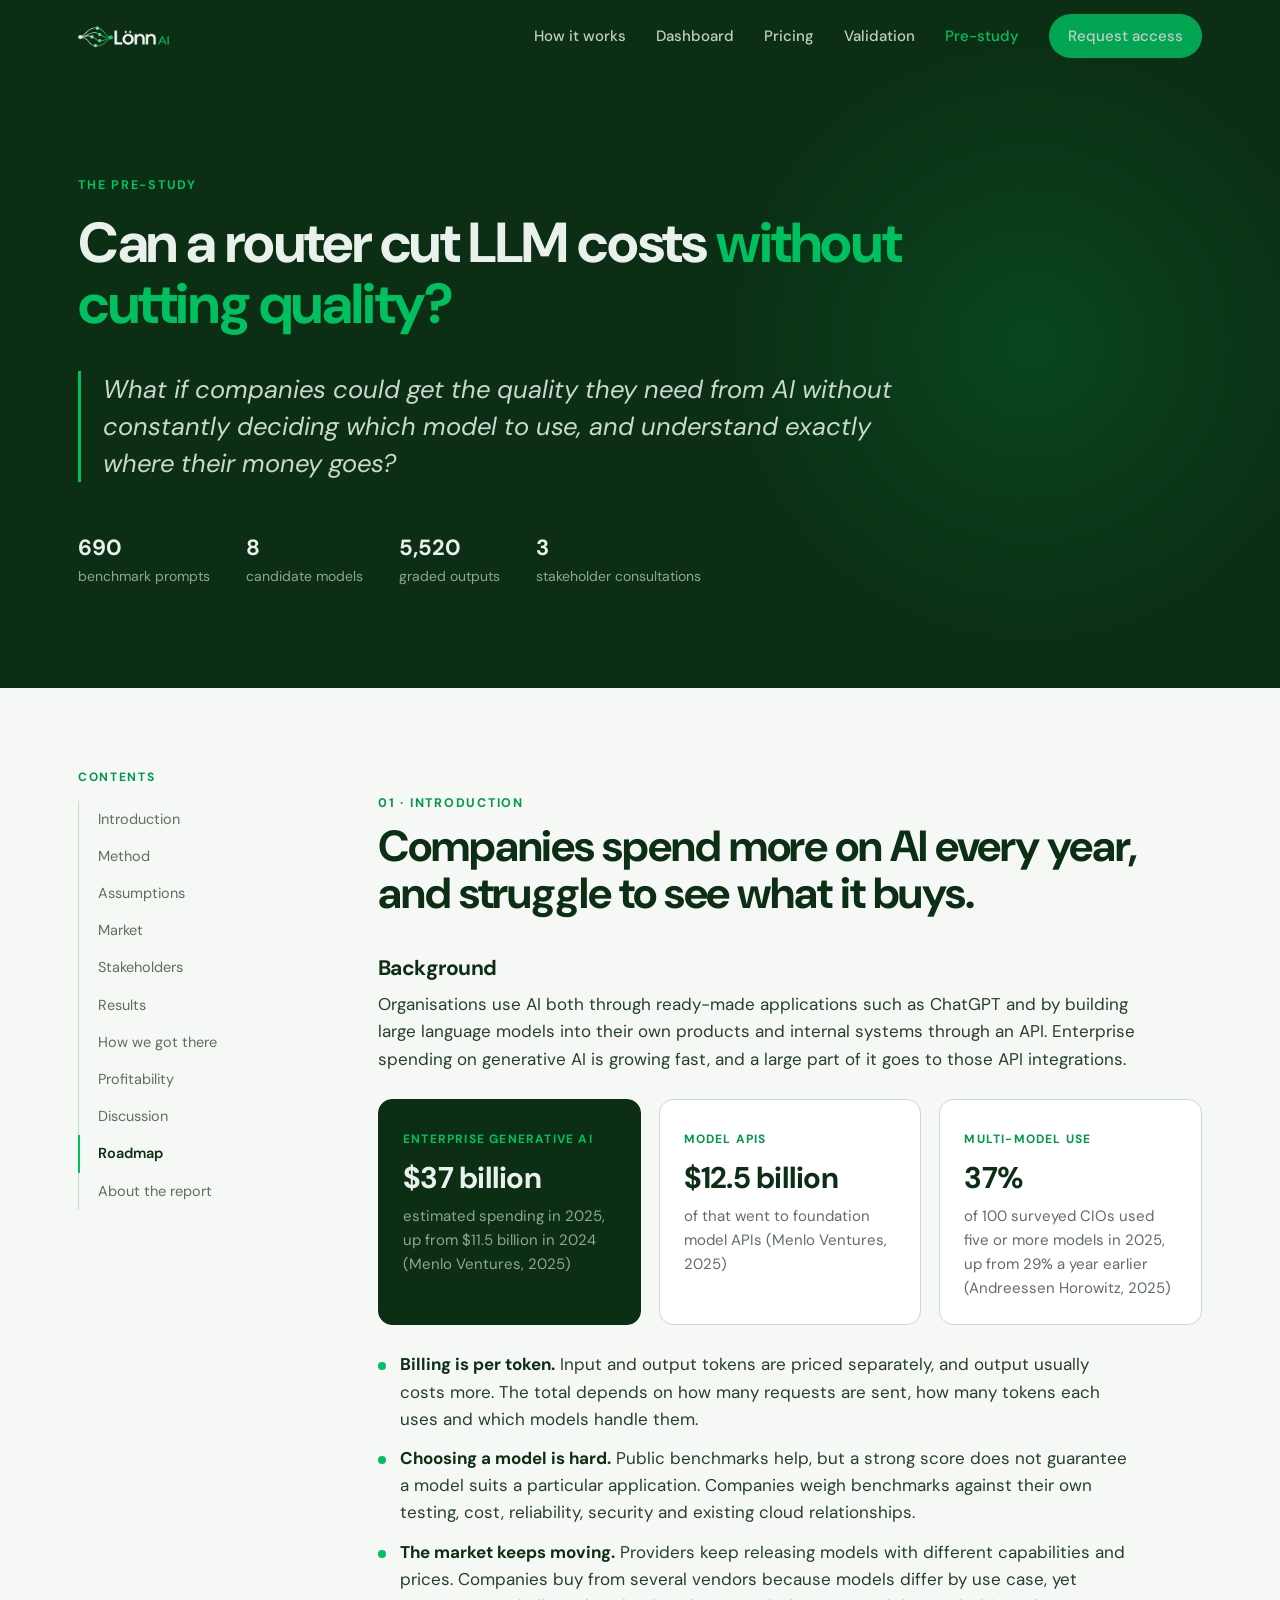
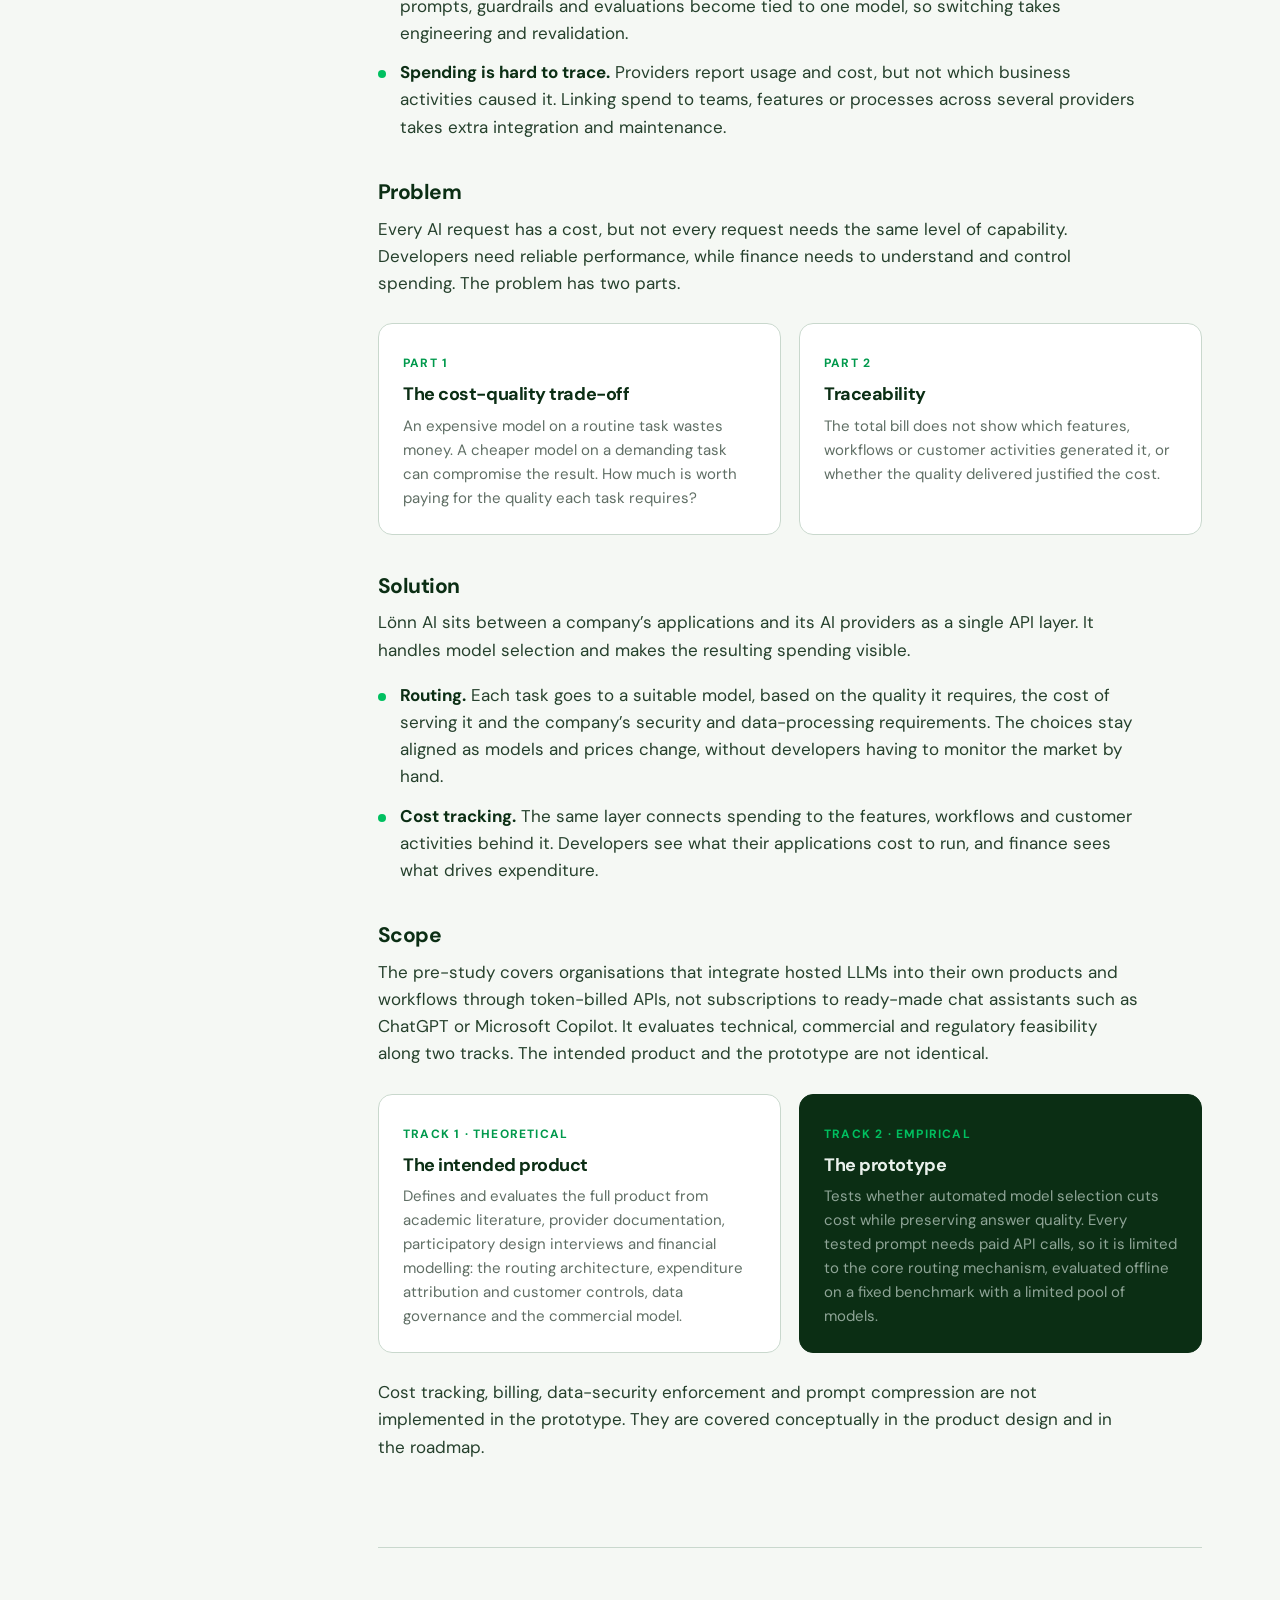
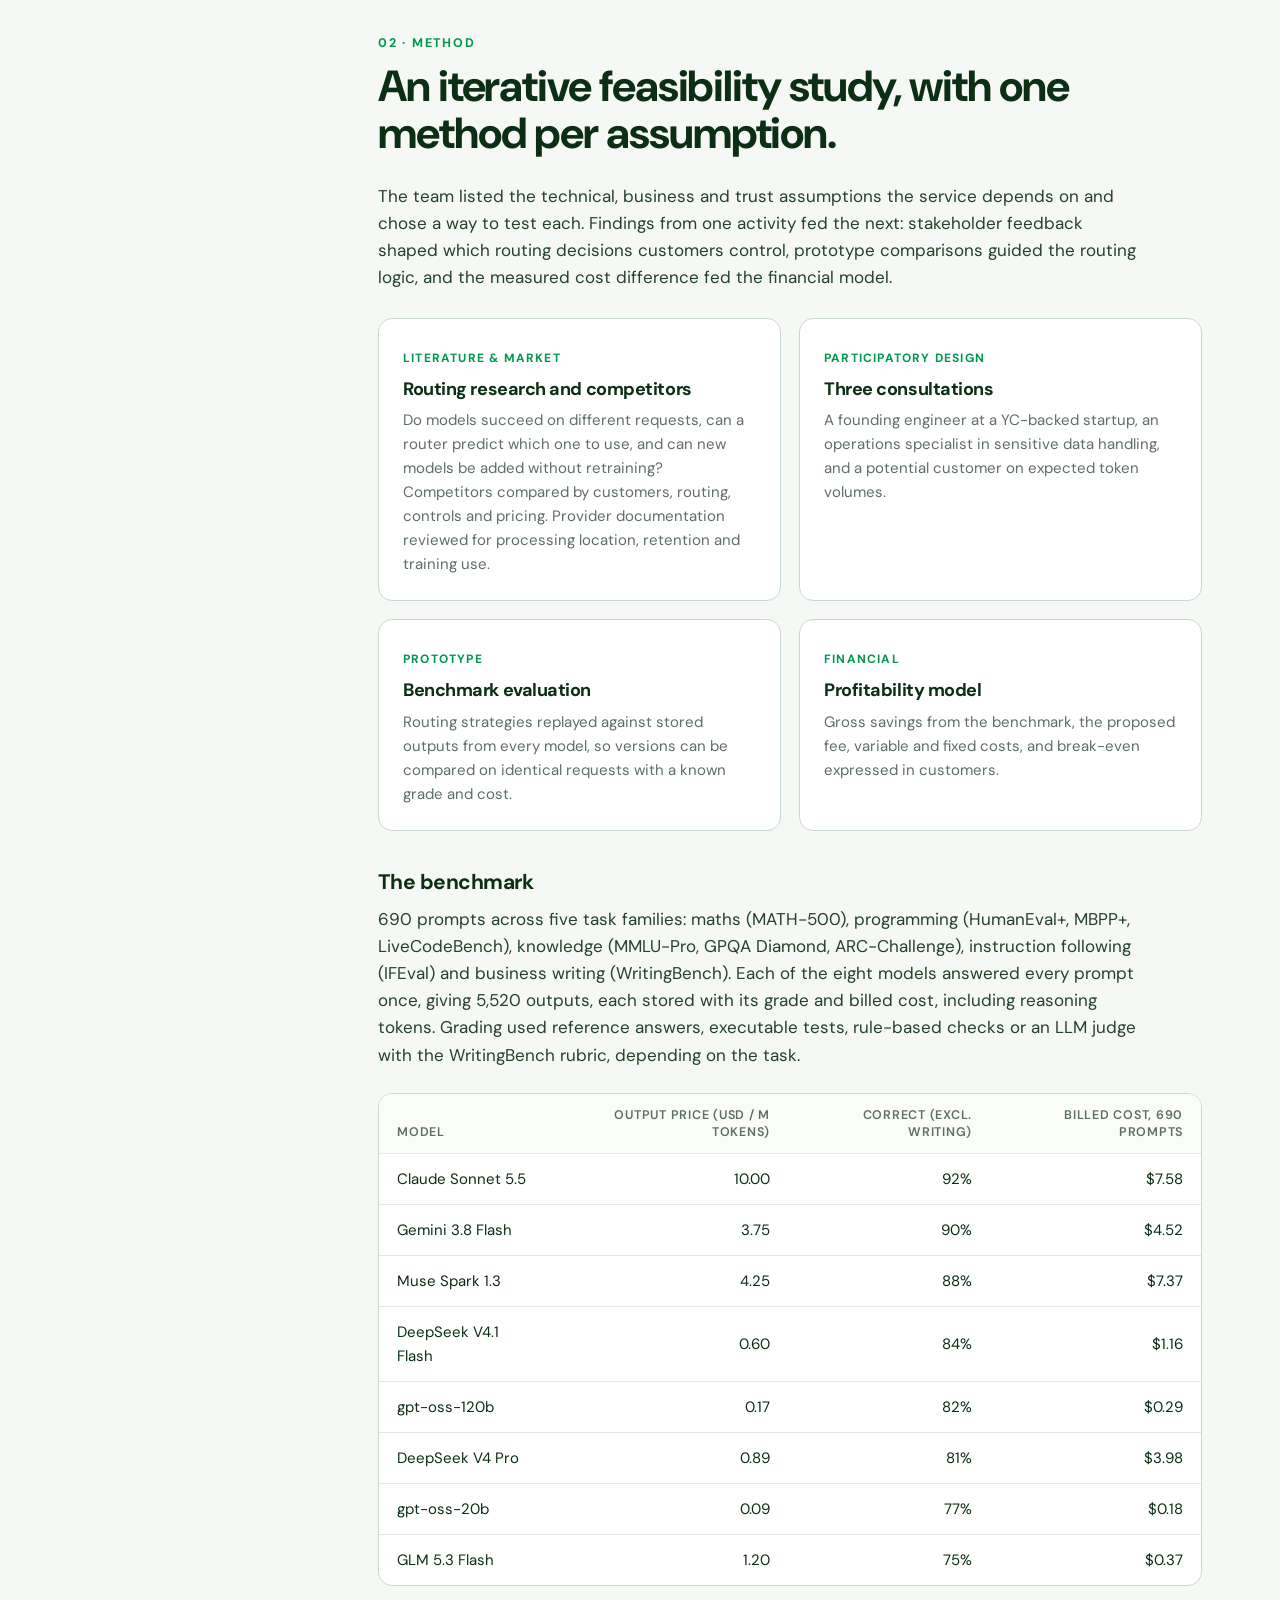
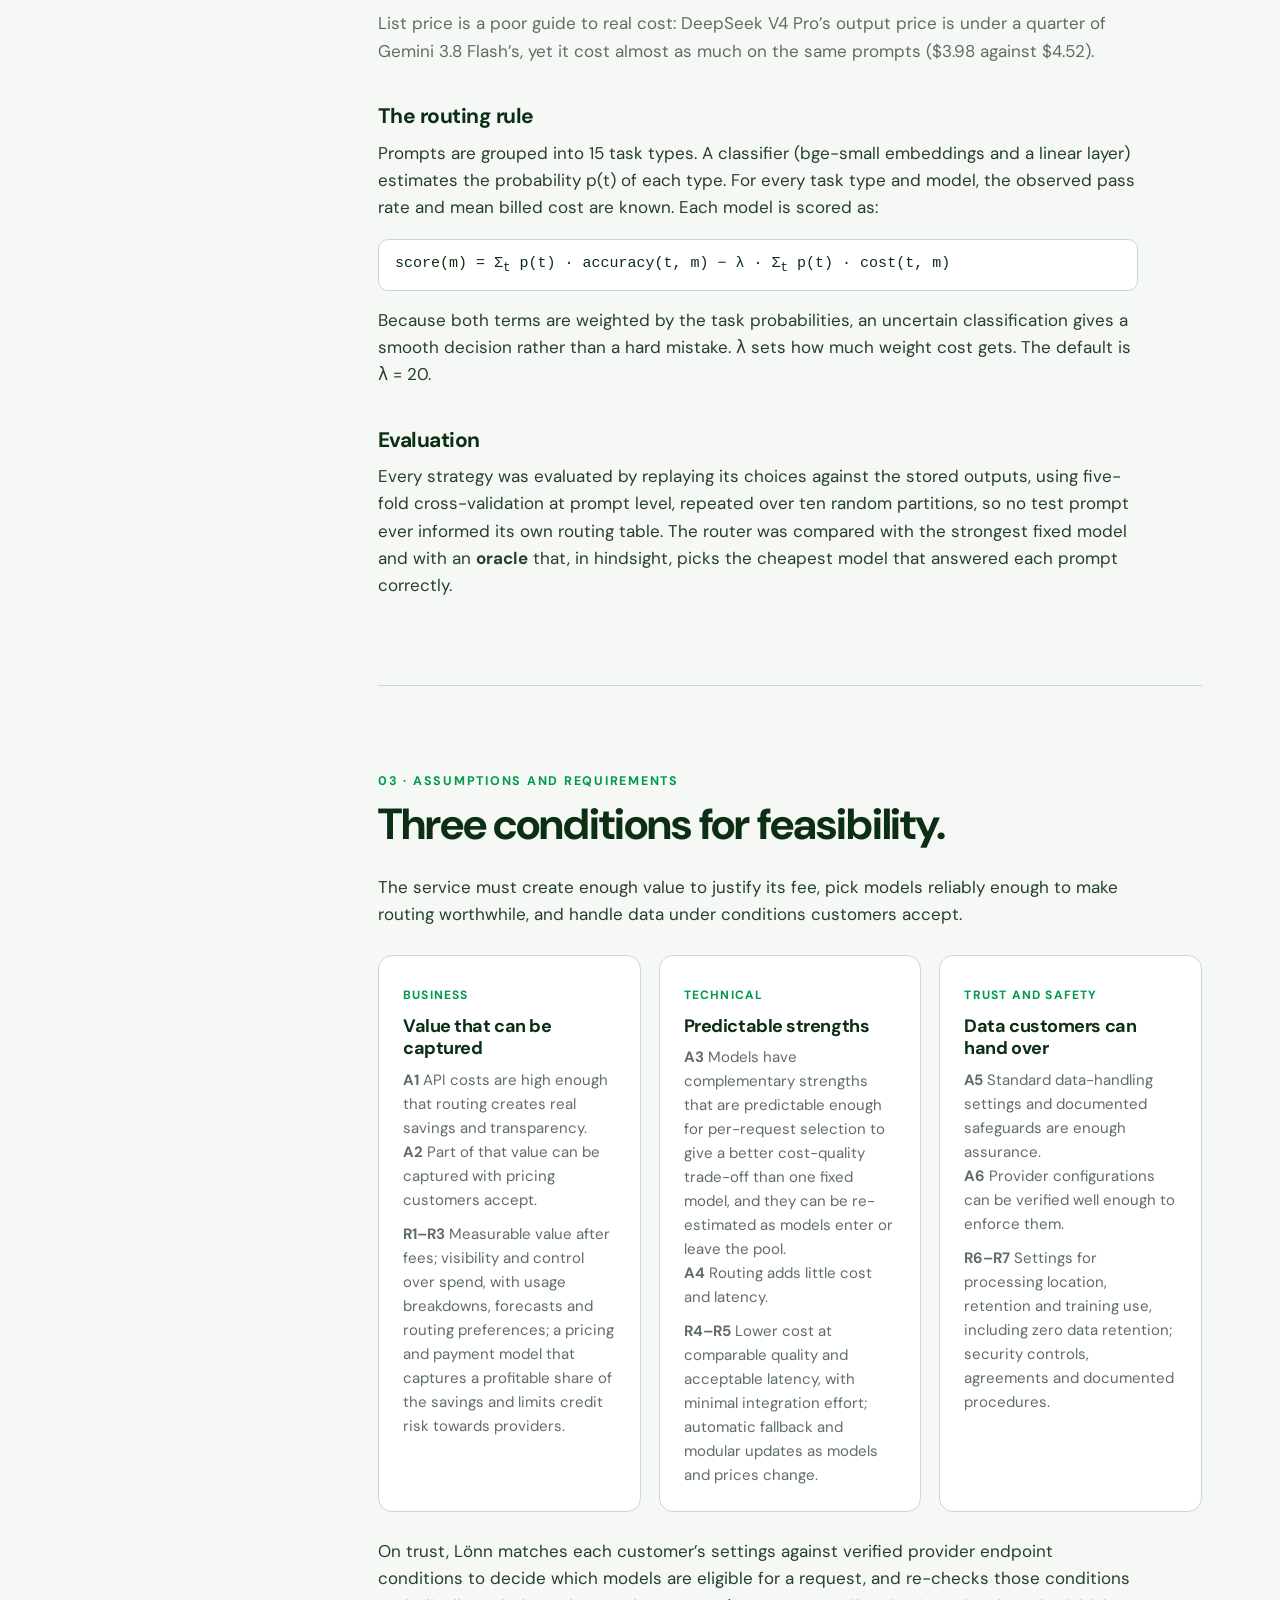
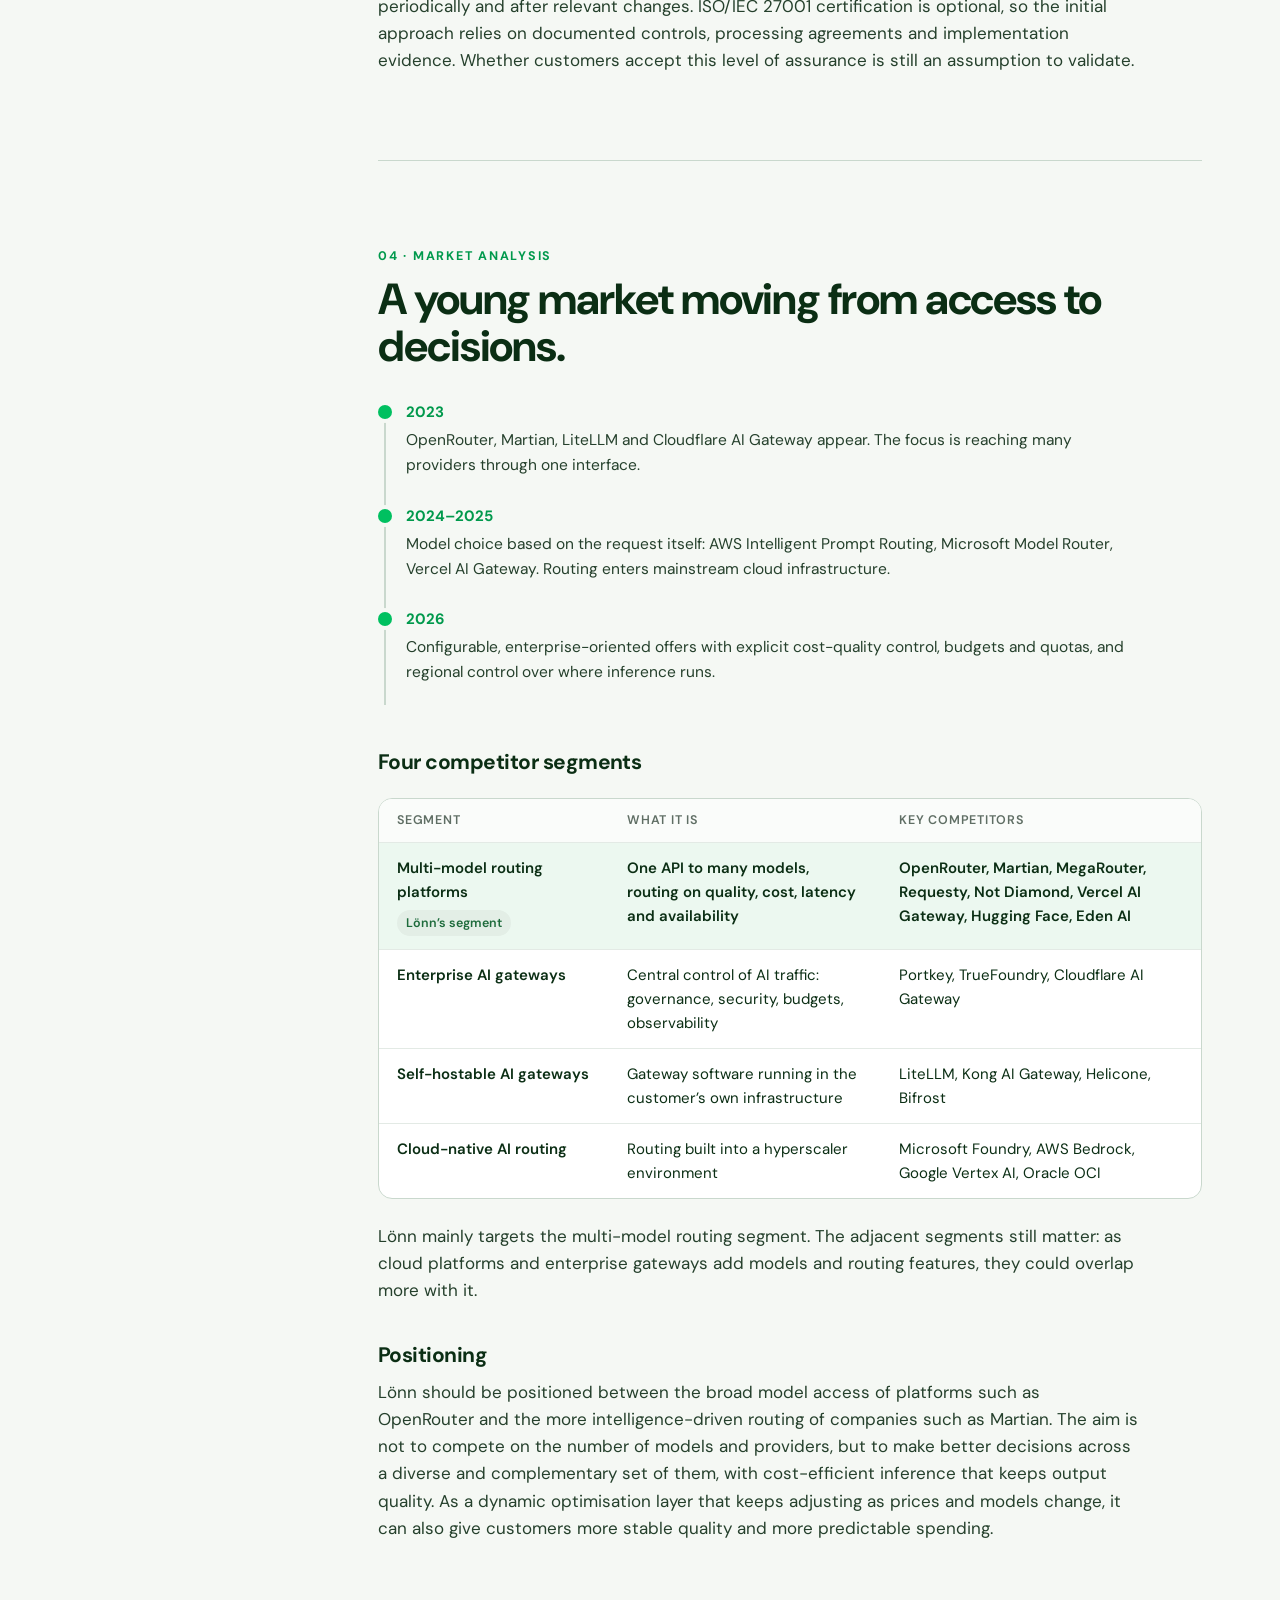
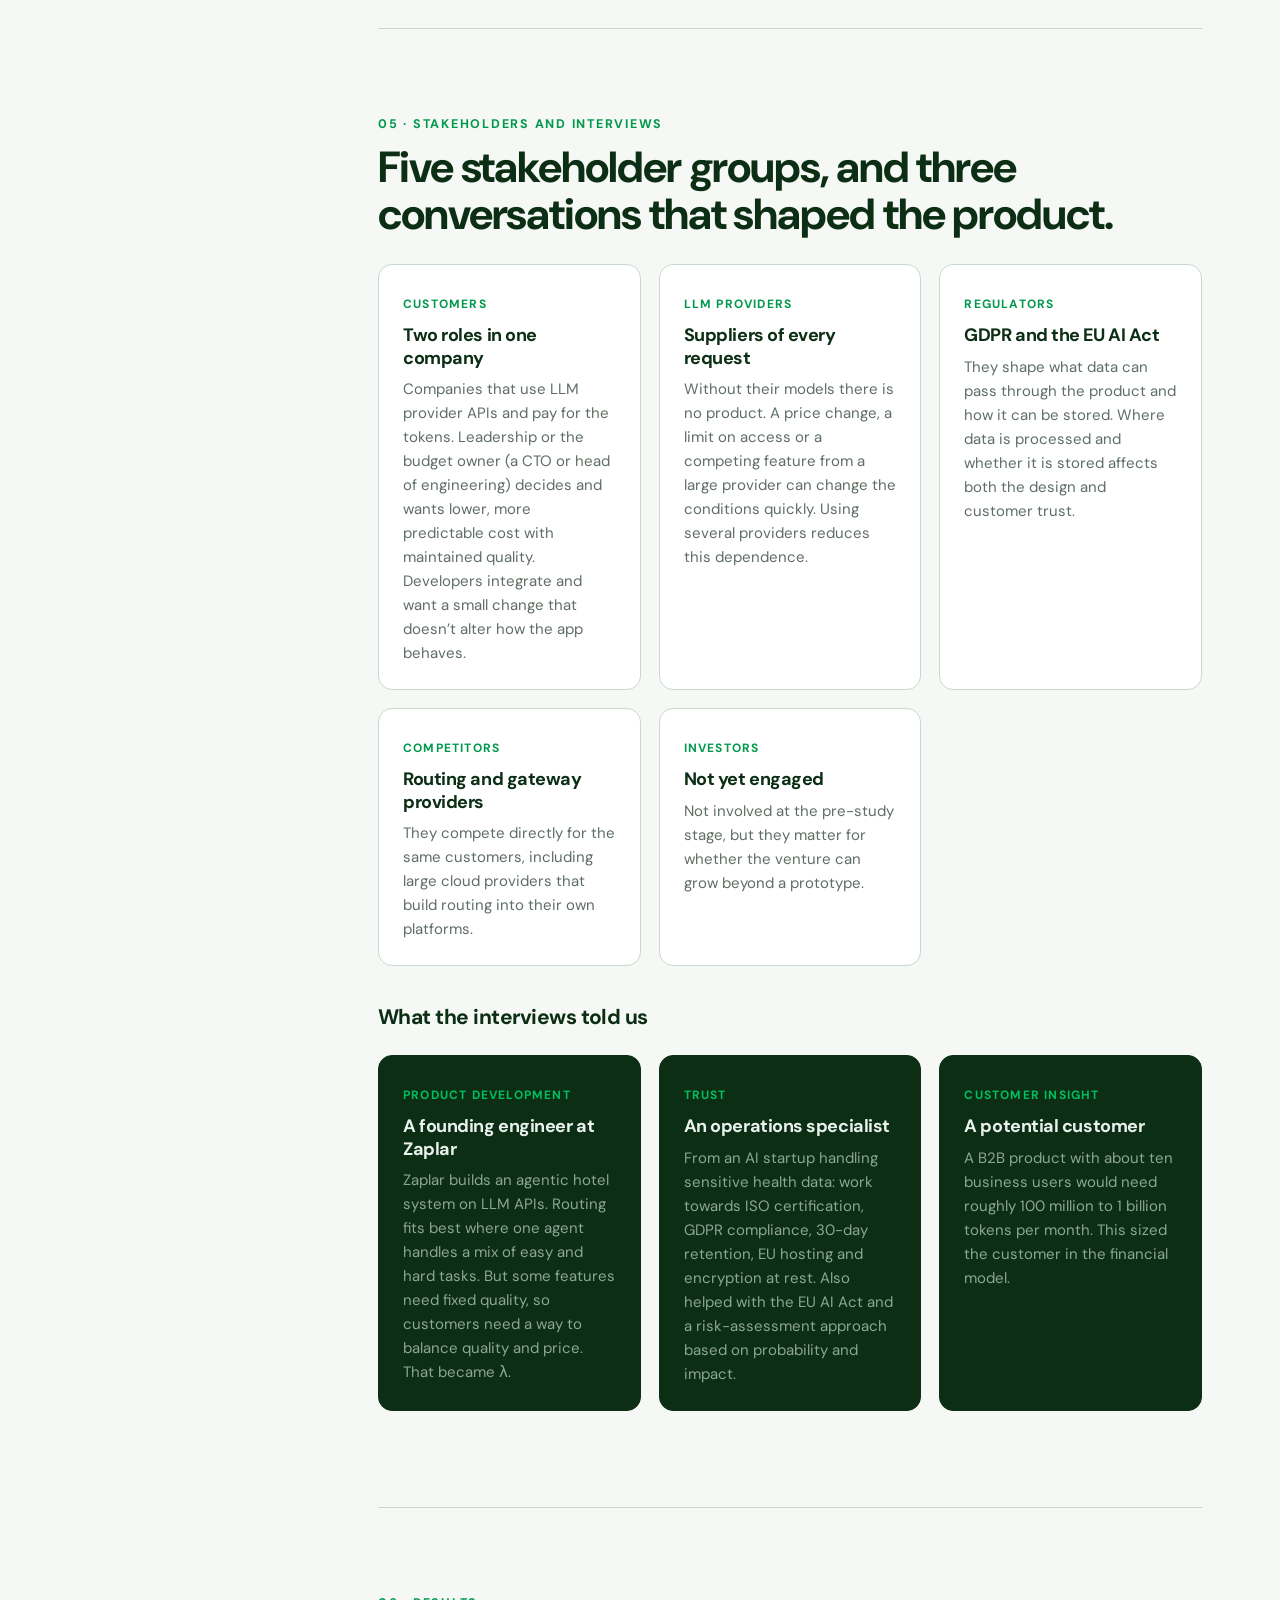
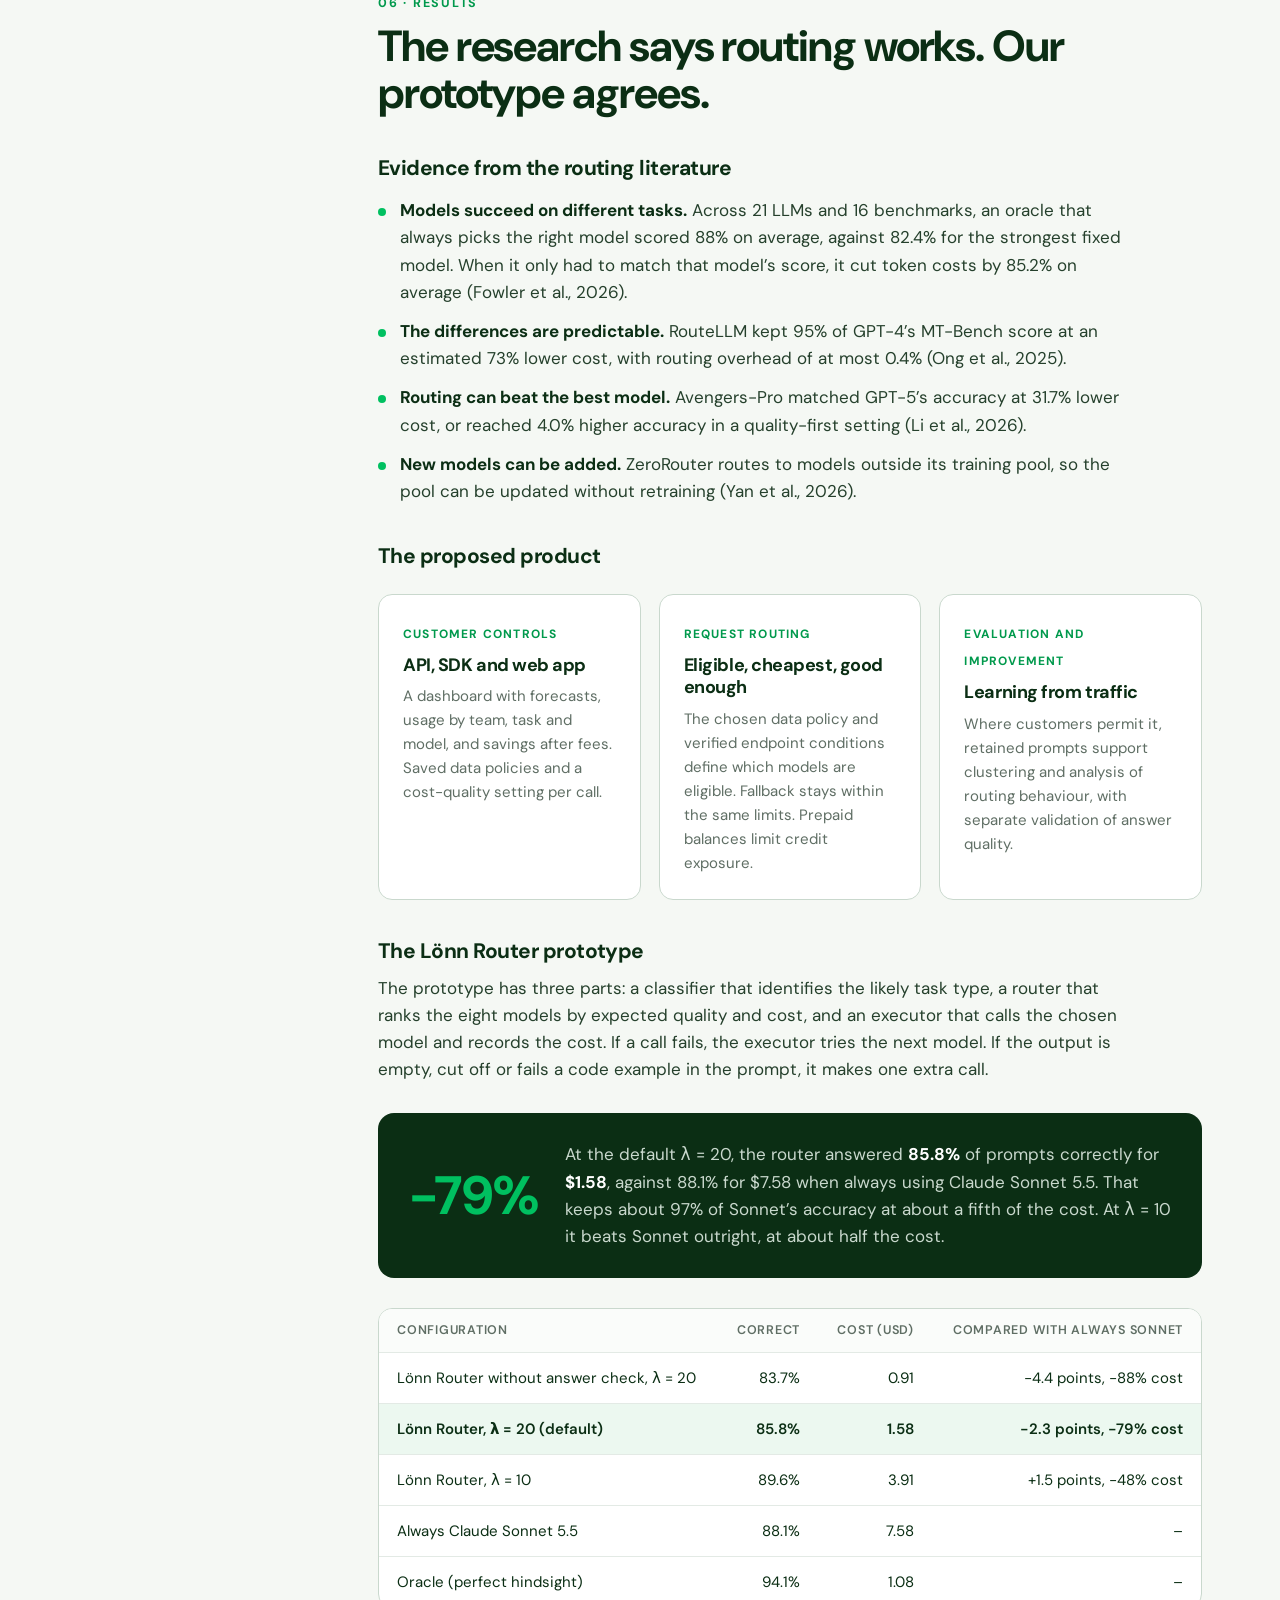
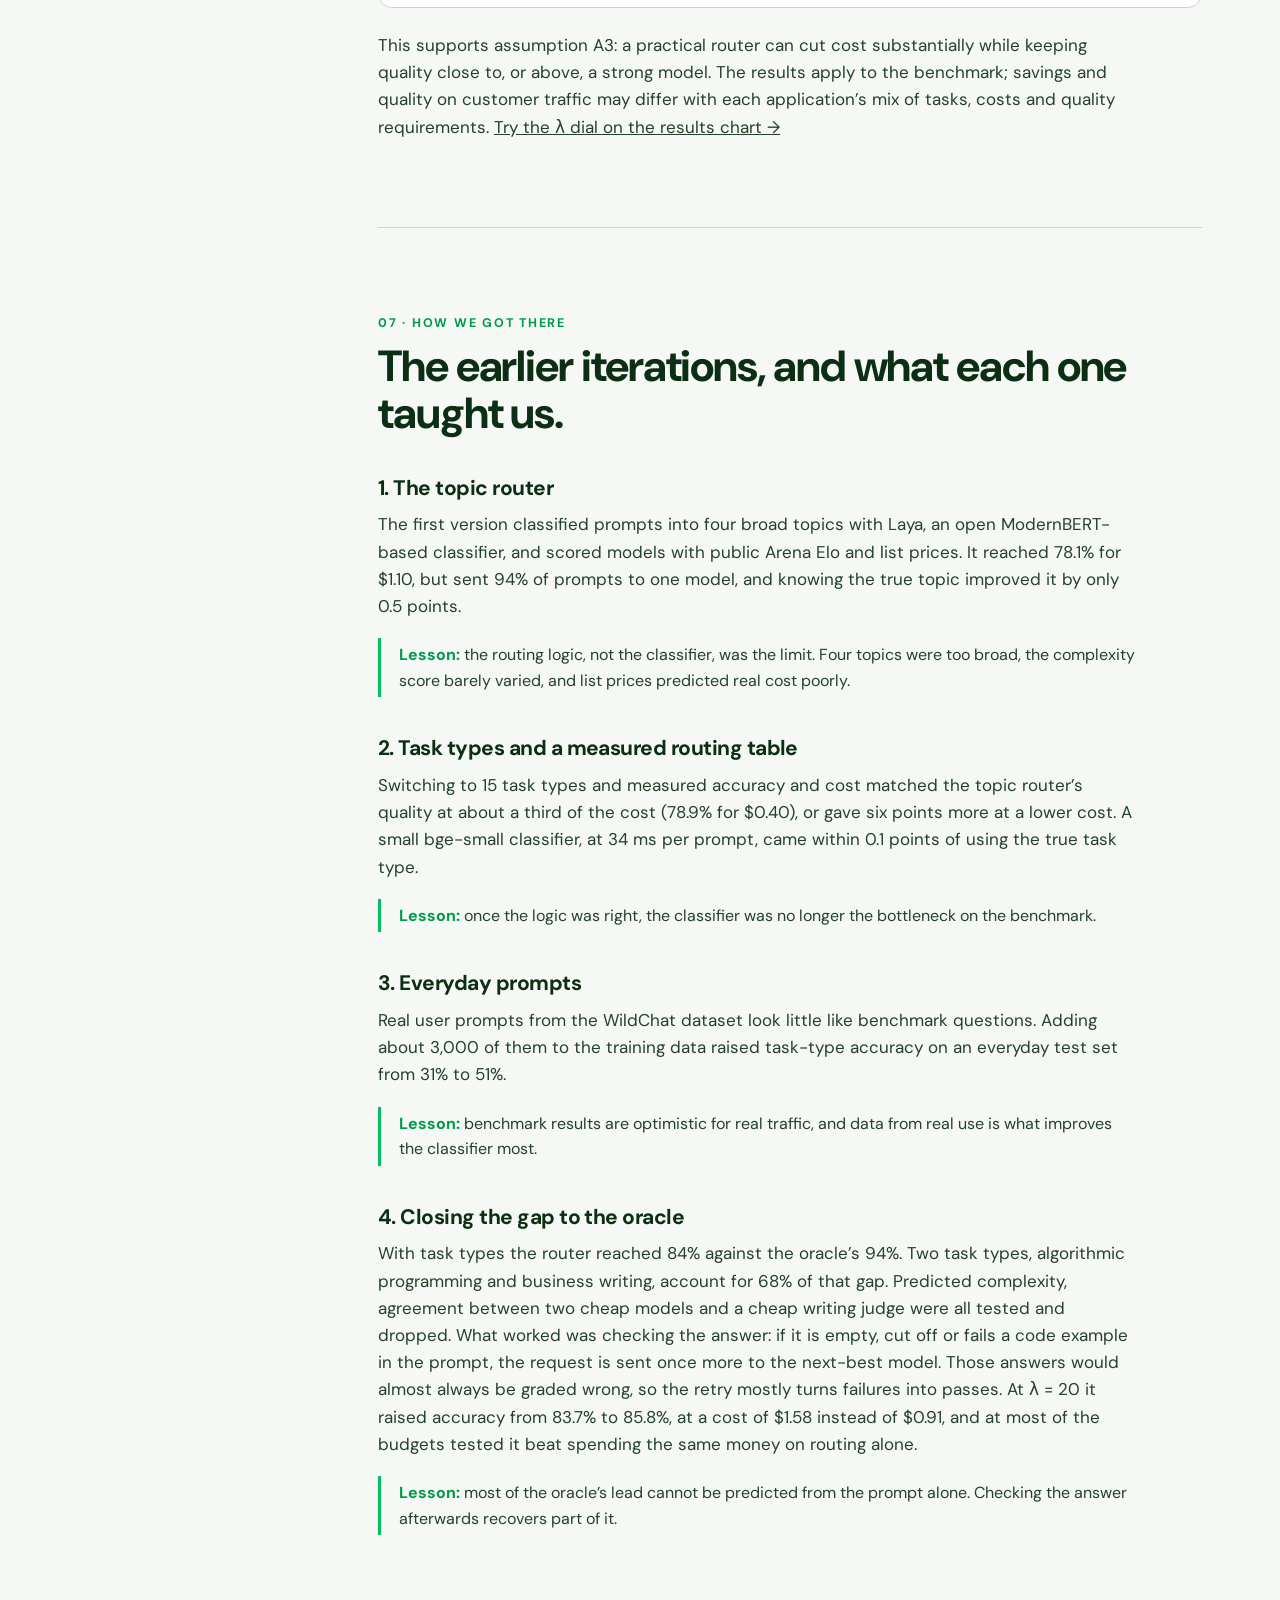
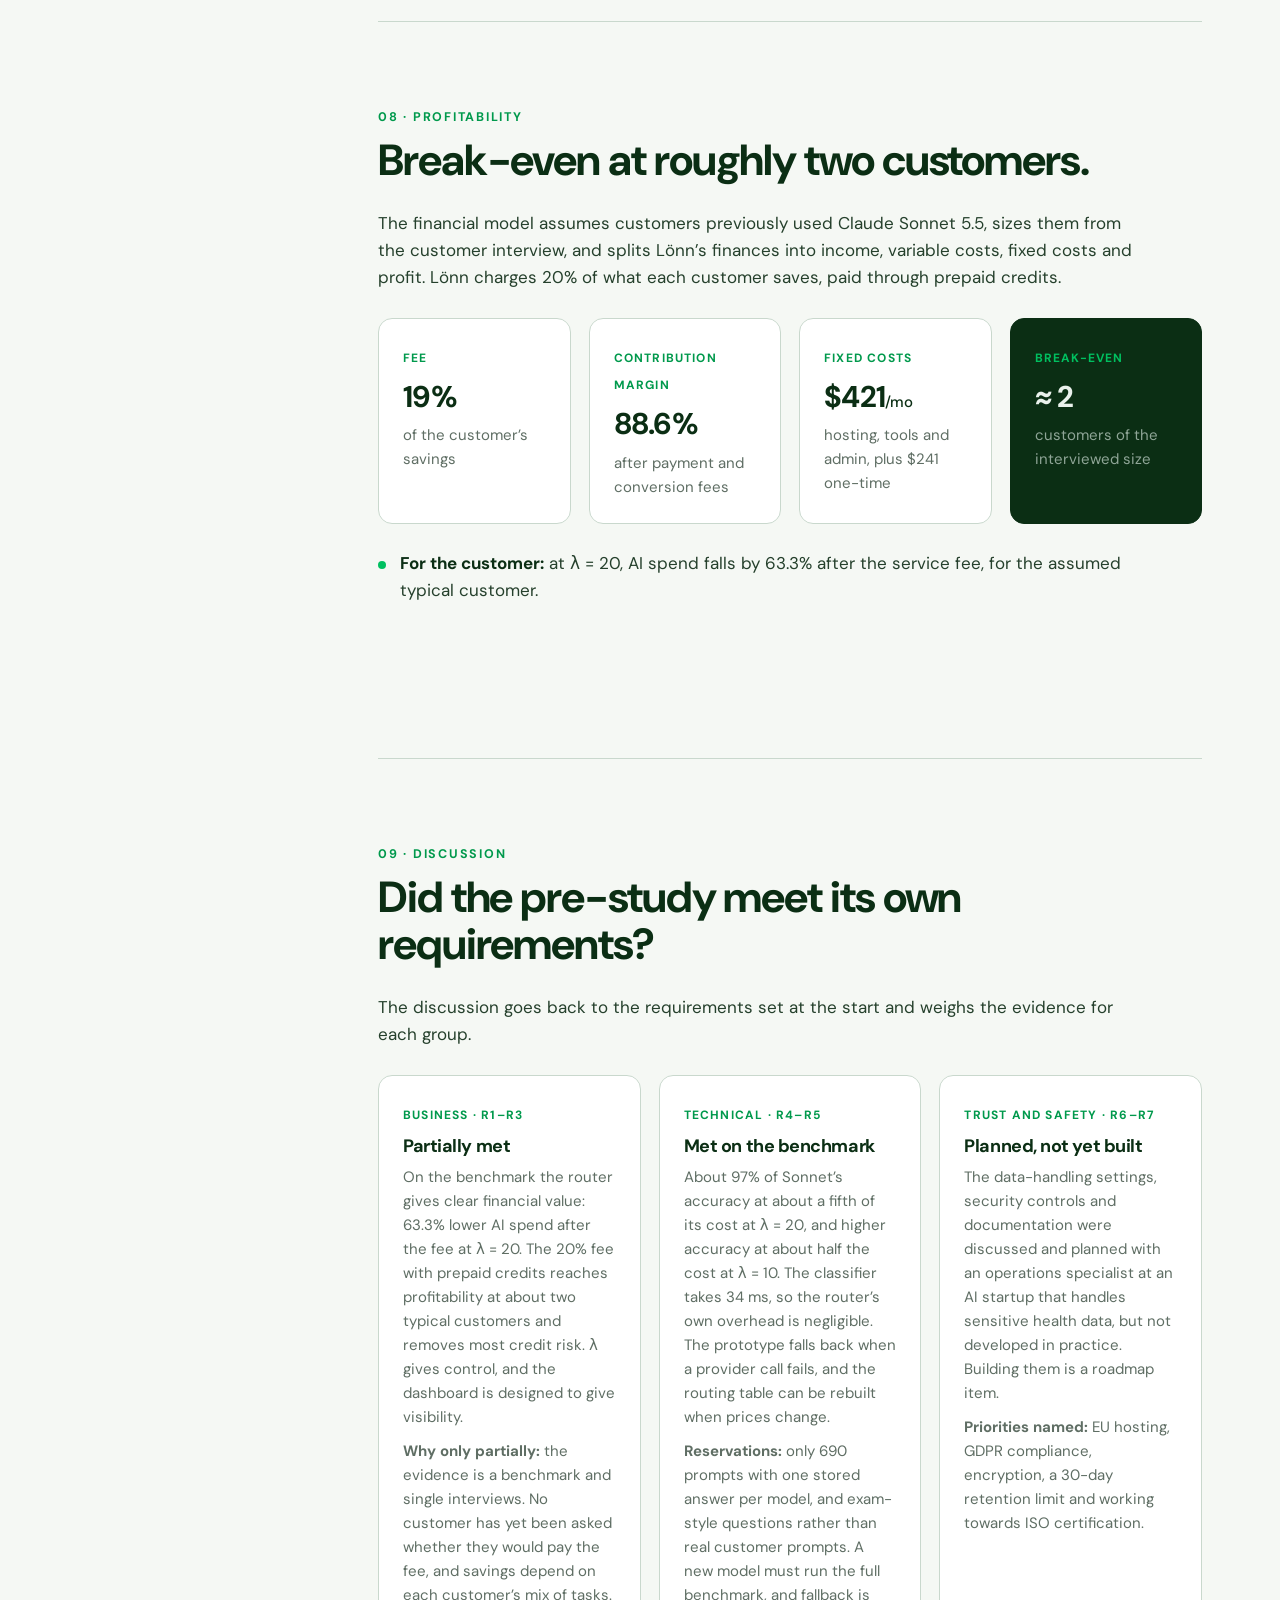
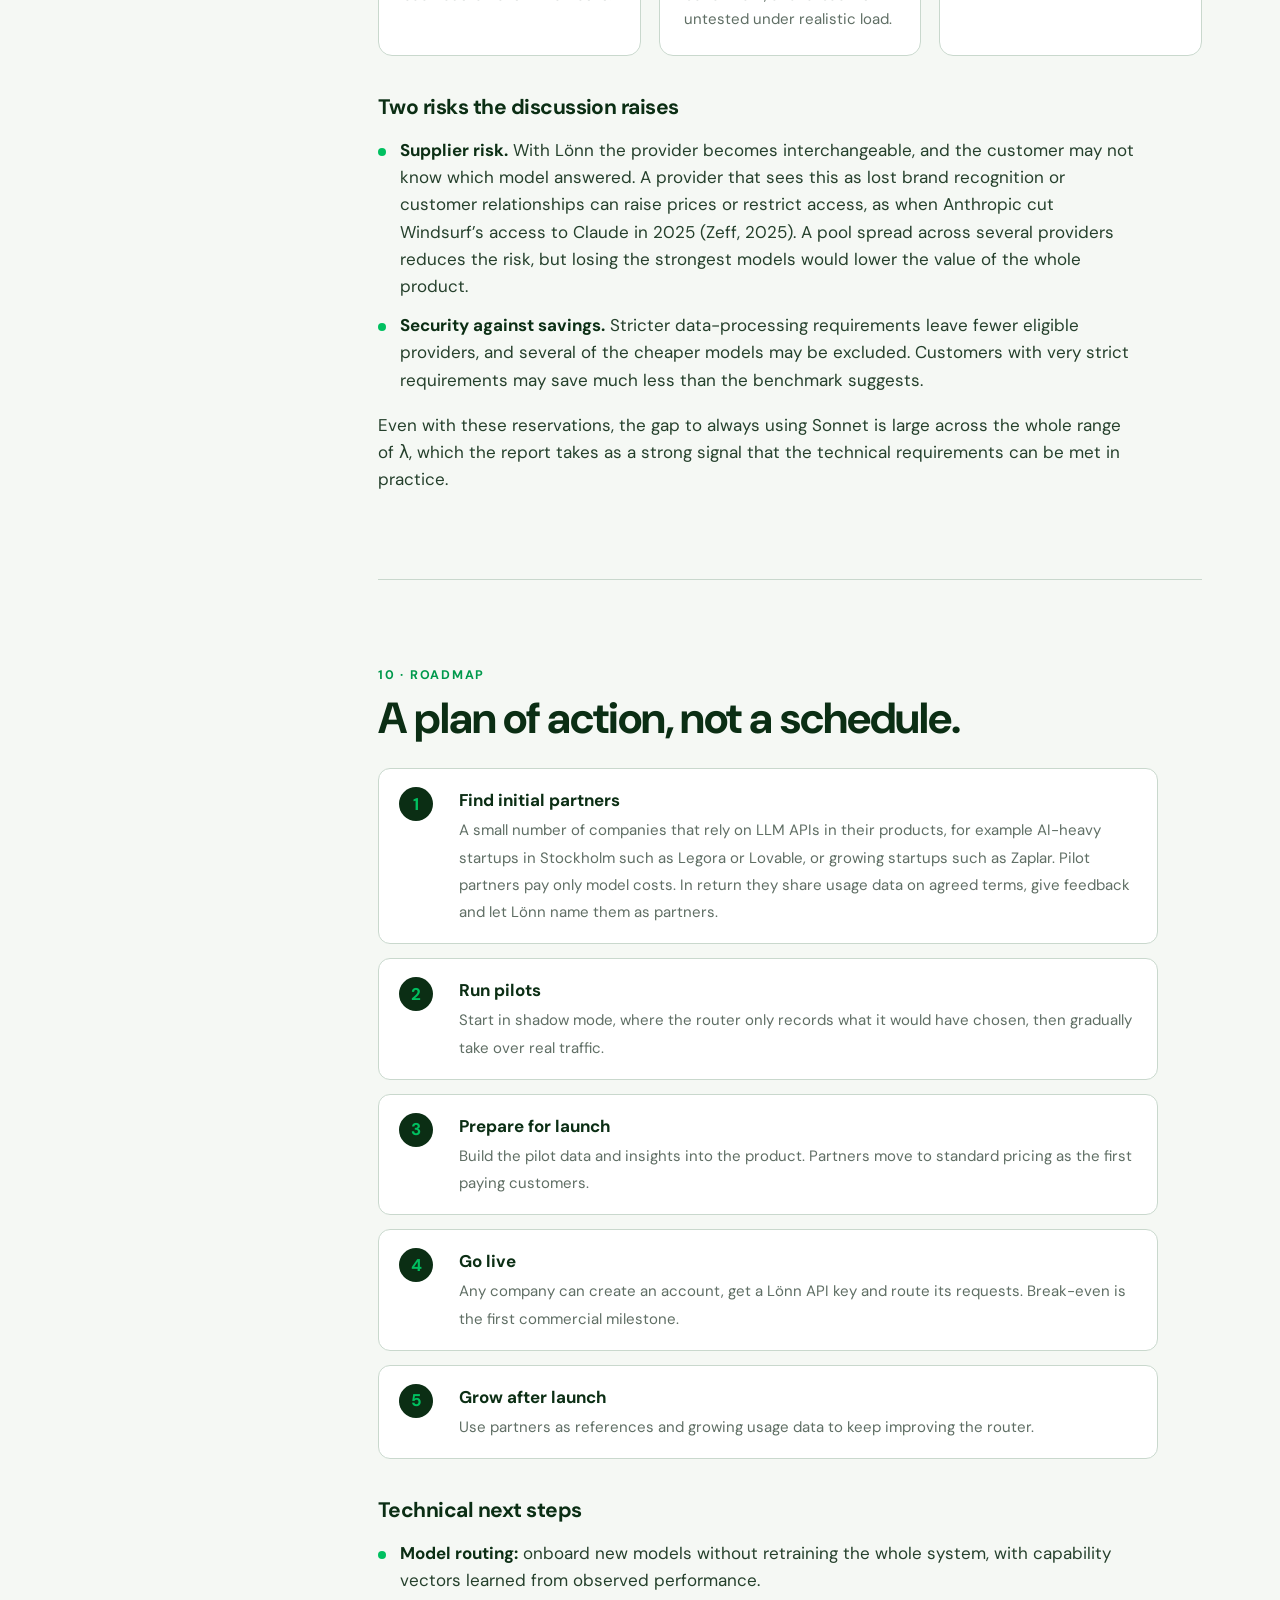
==== commit 09500a12: "Pre-study: go back to the summary version Co-Authored-By: Claude Fable 5.2 <noreply@anthropic.com> C" ====
--- a/prestudy.html
+++ b/prestudy.html
@@ -10,7 +10,7 @@
 <link rel="preconnect" href="https://fonts.googleapis.com">
 <link rel="preconnect" href="https://fonts.gstatic.com" crossorigin>
 <link href="https://fonts.googleapis.com/css2?family=DM+Sans:opsz,wght@9..40,400;9..40,500;9..40,600;9..40,700&display=swap" rel="stylesheet">
-<link rel="stylesheet" href="assets/css/style.css?v=202611102027">
+<link rel="stylesheet" href="assets/css/style.css?v=202611102032">
 </head>
 <body>
 <div class="progress" aria-hidden="true"></div>
@@ -35,8 +35,8 @@
 <section class="dark ps-hero">
   <div class="hero-glow"></div>
   <div class="wrap" style="position:relative;z-index:2">
-    <span class="eyebrow reveal">Summary of the report</span>
-    <h1 class="h-l reveal" style="--d:.06s">Lönn AI <span class="g">Prestudy</span></h1>
+    <span class="eyebrow reveal">The pre-study</span>
+    <h1 class="h-l reveal" style="--d:.06s">Can a router cut LLM costs <span class="g">without cutting quality?</span></h1>
     <p class="q reveal" style="--d:.14s">What if companies could get the quality they need from AI without constantly deciding which model to use, and understand exactly where their money goes?</p>
     <div class="ps-meta reveal" style="--d:.22s">
       <div><b data-count="690">690</b>benchmark prompts</div>
@@ -52,56 +52,26 @@
   <aside class="toc" aria-label="Contents">
     <div class="t">Contents</div>
     <ol>
-      <li><a href="#definitions">Definitions</a></li>
       <li><a href="#intro">Introduction</a></li>
       <li><a href="#method">Method</a></li>
-      <li><a href="#assumptions">Assumptions and requirements</a></li>
-      <li><a href="#market">Market analysis</a></li>
+      <li><a href="#assumptions">Assumptions</a></li>
+      <li><a href="#market">Market</a></li>
       <li><a href="#stakeholders">Stakeholders</a></li>
-      <li><a href="#interviews">Interviews</a></li>
-      <li><a href="#results">Result</a></li>
+      <li><a href="#results">Results</a></li>
+      <li><a href="#iterations">How we got there</a></li>
+      <li><a href="#profitability">Profitability</a></li>
       <li><a href="#discussion">Discussion</a></li>
       <li><a href="#roadmap">Roadmap</a></li>
-      <li><a href="#appendix">Appendix</a></li>
+      <li><a href="#about">About the report</a></li>
     </ol>
   </aside>
 
   <main class="ps-content">
 
-    <!-- 1 DEFINITIONS -->
-    <section class="ps-sec" id="definitions">
-      <span class="eyebrow">01 · Definitions / Terminology</span>
-      <h2 class="reveal">Definitions</h2>
-      <dl class="defs reveal">
-        <div><dt>Accuracy (pass rate)</dt><dd>The share of requests a model answers correctly. In the routing table it is measured per task type and model on the benchmark.</dd></div>
-        <div><dt>Answer check</dt><dd>A check of a model’s answer before it is returned. It flags answers that are empty, cut off at the token limit, or contain code that fails the examples in the prompt. A flagged answer can trigger one extra call to another model.</dd></div>
-        <div><dt>API</dt><dd>The interface through which software sends a request to a model provider and receives an answer. Use is billed per call.</dd></div>
-        <div><dt>Benchmark</dt><dd>A fixed set of prompts with known correct answers or grading rules, used to compare models and routing strategies on the same requests.</dd></div>
-        <div><dt>Benchmark oracle</dt><dd>A theoretical router that knows every model’s result in advance and picks the cheapest model that answers correctly. An upper bound that cannot be built in practice.</dd></div>
-        <div><dt>Billed cost</dt><dd>What the provider charges for a request, including input, output and reasoning tokens.</dd></div>
-        <div><dt>Classifier</dt><dd>The model that estimates which task type a prompt belongs to. In the prototype it is a text embedding (bge-small) followed by a linear layer.</dd></div>
-        <div><dt>Cross-validation</dt><dd>A way to evaluate on data that was not used to build the router. The prompts are split into folds, and each fold is tested with a routing table built from the others.</dd></div>
-        <div><dt>Embedding</dt><dd>A numerical vector representation of a text, where texts with similar meaning get similar vectors.</dd></div>
-        <div><dt>Escalation</dt><dd>Sending a request again to a stronger model after the answer check has flagged the first answer.</dd></div>
-        <div><dt>Fallback</dt><dd>Sending a request to the next model in the ranking when a provider call fails.</dd></div>
-        <div><dt>KV cache</dt><dd>Stored intermediate results that let a provider reuse context it has already processed. The benefit can be lost when a request switches model.</dd></div>
-        <div><dt>LLM judge</dt><dd>A language model that grades another model’s answer against a set of criteria, used where there is no single correct answer.</dd></div>
-        <div><dt>LLM routing</dt><dd>Choosing, for each request, which model and provider should handle it.</dd></div>
-        <div><dt>Middleware</dt><dd>Software that sits between the customer’s application and the model providers and forwards requests.</dd></div>
-        <div><dt>Model pool</dt><dd>The set of candidate models the router can choose between.</dd></div>
-        <div><dt>Model provider</dt><dd>A company that offers access to a model through an API, for example OpenAI, Anthropic, Google or OpenRouter.</dd></div>
-        <div><dt>Reasoning tokens</dt><dd>Tokens a model generates while it “thinks” before answering. They are billed as output even though they are often not shown.</dd></div>
-        <div><dt>SDK</dt><dd>A code library that makes it easier for developers to call a service from their own programs.</dd></div>
-        <div><dt>Task type</dt><dd>One of the 15 finer categories the classifier uses. Task types are separated where the models perform differently.</dd></div>
-        <div><dt>Token</dt><dd>A short piece of text, often part of a word, that models read and write. Usage is billed per token, with output usually priced higher than input.</dd></div>
-        <div><dt>ZDR (zero data retention)</dt><dd>A setting under which the prompt and the answer are not stored after the request has been processed.</dd></div>
-      </dl>
-    </section>
-
-    <!-- 2 INTRODUCTION -->
+    <!-- 1 INTRO -->
     <section class="ps-sec" id="intro">
-      <span class="eyebrow">02 · Introduction</span>
-      <h2 class="reveal">Introduction</h2>
+      <span class="eyebrow">01 · Introduction</span>
+      <h2 class="reveal">Companies spend more on AI every year, and struggle to see what it buys.</h2>
 
       <h3>Background</h3>
       <p class="reveal">Organisations use AI both through ready-made applications such as ChatGPT and by building large language models into their own products and internal systems through an API. Enterprise spending on generative AI is growing fast, and a large part of it goes to those API integrations.</p>
@@ -140,289 +110,259 @@
       <p class="reveal">Cost tracking, billing, data-security enforcement and prompt compression are not implemented in the prototype. They are covered conceptually in the product design and in the roadmap.</p>
     </section>
 
-    <!-- 3 METHOD -->
+    <!-- 2 METHOD -->
     <section class="ps-sec" id="method">
-      <span class="eyebrow">03 · Method</span>
-      <h2 class="reveal">Method</h2>
-
-      <h3>Study design</h3>
-      <p class="reveal">The project was an iterative feasibility study. It identified the technical, business and trust assumptions the service depends on and chose an assessment method for each: prototype development and benchmark testing for routing performance, participatory design interviews and literature review for customer needs and data handling, and a financial model for commercial feasibility.</p>
-      <p class="reveal">Findings from one activity informed the next. Stakeholder feedback helped define which routing decisions customers should control, comparisons between prototype versions guided the routing logic, and the measured cost difference between routed and fixed-model requests fed the financial model.</p>
-
-      <h3>Literature and market review</h3>
-      <p class="reveal">The literature review focused on three technical questions: whether models answer different requests correctly, whether a router can predict which model to use before an answer is available, and whether new models can be added without retraining the routing system. Results from oracle routing were kept apart from results achieved by implemented routers, because they answer different questions about feasibility.</p>
-      <p class="reveal">The market review covered services that route LLM requests through an API, compared by target customers, routing capabilities, customer controls and pricing. For the trust assessment, the team reviewed provider documentation on processing location, retention and training use.</p>
-
-      <h3>Stakeholder consultations and participatory design</h3>
-      <p class="reveal">Three participants were consulted. A founding engineer at Zaplar discussed how LLMs were used across product functions, where model selection could be delegated and where predictable quality mattered. An operations specialist with experience of sensitive data advised on retention, hosting, encryption and documentation. A potential customer gave an estimated range of monthly API token usage for a B2B use case, which was used for the customer scenario in the financial analysis.</p>
-
-      <h3>Prototype development and benchmark evaluation</h3>
-      <h4 class="sub">Benchmark construction</h4>
-      <p class="reveal">A common benchmark was built so that routing strategies could be compared on the same requests, with a known grade and cost for every model choice. It has 690 prompts across five task families: mathematics (MATH-500), programming (HumanEval+, MBPP+ and LiveCodeBench), knowledge (MMLU-Pro, GPQA Diamond and ARC-Challenge), instruction following (IFEval) and business writing (WritingBench).</p>
-      <p class="reveal">Each of the eight candidate models processed every prompt once, producing 5,520 outputs, each stored with its grade and billed cost, including reasoning tokens. Grading followed the task: reference answers, executable tests for programming, rule-based checks for instruction following, and an LLM judge applying the WritingBench rubric for business writing.</p>
+      <span class="eyebrow">02 · Method</span>
+      <h2 class="reveal">An iterative feasibility study, with one method per assumption.</h2>
+      <p class="reveal">The team listed the technical, business and trust assumptions the service depends on and chose a way to test each. Findings from one activity fed the next: stakeholder feedback shaped which routing decisions customers control, prototype comparisons guided the routing logic, and the measured cost difference fed the financial model.</p>
+      <div class="cards">
+        <div class="card reveal"><span class="tag">Literature &amp; market</span><h4>Routing research and competitors</h4><p>Do models succeed on different requests, can a router predict which one to use, and can new models be added without retraining? Competitors compared by customers, routing, controls and pricing. Provider documentation reviewed for processing location, retention and training use.</p></div>
+        <div class="card reveal" style="--d:.06s"><span class="tag">Participatory design</span><h4>Three consultations</h4><p>A founding engineer at a YC-backed startup, an operations specialist in sensitive data handling, and a potential customer on expected token volumes.</p></div>
+        <div class="card reveal"><span class="tag">Prototype</span><h4>Benchmark evaluation</h4><p>Routing strategies replayed against stored outputs from every model, so versions can be compared on identical requests with a known grade and cost.</p></div>
+        <div class="card reveal" style="--d:.06s"><span class="tag">Financial</span><h4>Profitability model</h4><p>Gross savings from the benchmark, the proposed fee, variable and fixed costs, and break-even expressed in customers.</p></div>
+      </div>
+
+      <h3>The benchmark</h3>
+      <p class="reveal">690 prompts across five task families: maths (MATH-500), programming (HumanEval+, MBPP+, LiveCodeBench), knowledge (MMLU-Pro, GPQA Diamond, ARC-Challenge), instruction following (IFEval) and business writing (WritingBench). Each of the eight models answered every prompt once, giving 5,520 outputs, each stored with its grade and billed cost, including reasoning tokens. Grading used reference answers, executable tests, rule-based checks or an LLM judge with the WritingBench rubric, depending on the task.</p>
       <div class="table-wrap reveal">
         <table>
-          <thead><tr><th>Model</th><th class="num">Output price (USD per million tokens)</th><th class="num">Correct (excl. writing)</th><th class="num">Billed cost, 690 prompts (USD)</th></tr></thead>
+          <thead><tr><th>Model</th><th class="num">Output price (USD / M tokens)</th><th class="num">Correct (excl. writing)</th><th class="num">Billed cost, 690 prompts</th></tr></thead>
           <tbody>
-            <tr><td>Claude Sonnet 5.5</td><td class="num">10.00</td><td class="num">92%</td><td class="num">7.58</td></tr>
-            <tr><td>Gemini 3.8 Flash</td><td class="num">3.75</td><td class="num">90%</td><td class="num">4.52</td></tr>
-            <tr><td>Muse Spark 1.3</td><td class="num">4.25</td><td class="num">88%</td><td class="num">7.37</td></tr>
-            <tr><td>DeepSeek V4.1 Flash</td><td class="num">0.60</td><td class="num">84%</td><td class="num">1.16</td></tr>
-            <tr><td>gpt-oss-120b</td><td class="num">0.17</td><td class="num">82%</td><td class="num">0.29</td></tr>
-            <tr><td>DeepSeek V4 Pro</td><td class="num">0.89</td><td class="num">81%</td><td class="num">3.98</td></tr>
-            <tr><td>gpt-oss-20b</td><td class="num">0.09</td><td class="num">77%</td><td class="num">0.18</td></tr>
-            <tr><td>GLM 5.3 Flash</td><td class="num">1.20</td><td class="num">75%</td><td class="num">0.37</td></tr>
+            <tr><td>Claude Sonnet 5.5</td><td class="num">10.00</td><td class="num">92%</td><td class="num">$7.58</td></tr>
+            <tr><td>Gemini 3.8 Flash</td><td class="num">3.75</td><td class="num">90%</td><td class="num">$4.52</td></tr>
+            <tr><td>Muse Spark 1.3</td><td class="num">4.25</td><td class="num">88%</td><td class="num">$7.37</td></tr>
+            <tr><td>DeepSeek V4.1 Flash</td><td class="num">0.60</td><td class="num">84%</td><td class="num">$1.16</td></tr>
+            <tr><td>gpt-oss-120b</td><td class="num">0.17</td><td class="num">82%</td><td class="num">$0.29</td></tr>
+            <tr><td>DeepSeek V4 Pro</td><td class="num">0.89</td><td class="num">81%</td><td class="num">$3.98</td></tr>
+            <tr><td>gpt-oss-20b</td><td class="num">0.09</td><td class="num">77%</td><td class="num">$0.18</td></tr>
+            <tr><td>GLM 5.3 Flash</td><td class="num">1.20</td><td class="num">75%</td><td class="num">$0.37</td></tr>
           </tbody>
         </table>
       </div>
-      <h4 class="sub">Routing</h4>
-      <p class="reveal">Prompts were grouped into 15 task types. A classifier based on bge-small embeddings and a linear layer estimated the probability p(t) of each task type for a request. For every combination of task type and model, the observed pass rate and mean billed cost per request were calculated. Models were ranked using this score:</p>
-      <div class="formula reveal" style="max-width:760px;font-size:15px">Routing score(m) = Σ<sub>t</sub> p(t) · accuracy(t, m) − λ · Σ<sub>t</sub> p(t) · cost(t, m)</div>
-      <p class="reveal" style="margin-top:16px">Because both terms are weighted by the task probabilities, an uncertain classification gives a smooth decision instead of a hard mistake. λ controls how much weight the router gives to cost; higher values favour cheaper models. The default configuration used λ = 20.</p>
-      <h4 class="sub">Evaluation</h4>
-      <p class="reveal">Each routing strategy was evaluated by replaying its decisions against the stored outputs, so versions could be compared without generating new outputs. The final router was evaluated with its output checks enabled and disabled. Five-fold cross-validation at prompt level, repeated across ten random partitions, kept each test prompt’s outcomes out of its routing-table estimates.</p>
-      <p class="reveal">The main measures were the overall pass rate across all five task families and total provider cost, including additional calls. The router was compared with the strongest fixed model and with the benchmark oracle, which selects the cheapest model with a passing output for each prompt. Classifier processing time was measured separately on a CPU.</p>
-
-      <h3>Financial analysis</h3>
-      <p class="reveal">The financial analysis examined how much of the benchmark saving a customer would keep after service fees, and how much usage Lönn would need to cover its operating costs. Gross savings were the difference between the fixed reference model’s cost and the router’s provider cost for the same prompts. The service fee was applied to those savings, variable costs were deducted, and monthly fixed costs were divided by the resulting contribution to get the break-even spend, expressed as an indicative number of customers. Pricing, customer usage and operating costs were treated as scenario assumptions.</p>
-    </section>
-
-    <!-- 4 ASSUMPTIONS -->
+      <p class="muted reveal">List price is a poor guide to real cost: DeepSeek V4 Pro’s output price is under a quarter of Gemini 3.8 Flash’s, yet it cost almost as much on the same prompts ($3.98 against $4.52).</p>
+
+      <h3>The routing rule</h3>
+      <p class="reveal">Prompts are grouped into 15 task types. A classifier (bge-small embeddings and a linear layer) estimates the probability p(t) of each type. For every task type and model, the observed pass rate and mean billed cost are known. Each model is scored as:</p>
+      <div class="formula reveal" style="max-width:760px;font-size:15px">score(m) = Σ<sub>t</sub> p(t) · accuracy(t, m) − λ · Σ<sub>t</sub> p(t) · cost(t, m)</div>
+      <p class="reveal" style="margin-top:16px">Because both terms are weighted by the task probabilities, an uncertain classification gives a smooth decision rather than a hard mistake. λ sets how much weight cost gets. The default is λ = 20.</p>
+
+      <h3>Evaluation</h3>
+      <p class="reveal">Every strategy was evaluated by replaying its choices against the stored outputs, using five-fold cross-validation at prompt level, repeated over ten random partitions, so no test prompt ever informed its own routing table. The router was compared with the strongest fixed model and with an <b>oracle</b> that, in hindsight, picks the cheapest model that answered each prompt correctly.</p>
+    </section>
+
+    <!-- 3 ASSUMPTIONS -->
     <section class="ps-sec" id="assumptions">
-      <span class="eyebrow">04 · Assumptions and Requirements</span>
-      <h2 class="reveal">Assumptions and Requirements</h2>
-      <p class="reveal">The pre-study examines three conditions for feasibility. The service must create enough value for customers to justify its fee, select models reliably enough to make routing worthwhile, and handle requests under conditions customers can accept. The assumptions state what must hold for the concept to be viable. The requirements describe what the product must deliver.</p>
+      <span class="eyebrow">03 · Assumptions and requirements</span>
+      <h2 class="reveal">Three conditions for feasibility.</h2>
+      <p class="reveal">The service must create enough value to justify its fee, pick models reliably enough to make routing worthwhile, and handle data under conditions customers accept.</p>
       <div class="cards three">
         <div class="card reveal">
-          <span class="tag">4.1</span>
-          <h4>Business</h4>
-          <p><b>A1</b> Organisations using LLM APIs have inference costs high enough for routing to give meaningful value, through savings and cost transparency.<br><b>A2</b> Part of that value can be captured through pricing that customers accept and that makes a sustainable, profitable business.</p>
-          <p style="margin-top:10px"><b>R1</b> Measurable financial value to customers after service fees.<br><b>R2</b> Visibility into and control over AI spending: usage breakdowns, cost forecasts and routing preferences.<br><b>R3</b> A pricing and payment model that captures a profitable share of the savings while limiting credit risk towards providers.</p>
+          <span class="tag">Business</span>
+          <h4>Value that can be captured</h4>
+          <p><b>A1</b> API costs are high enough that routing creates real savings and transparency.<br><b>A2</b> Part of that value can be captured with pricing customers accept.</p>
+          <p style="margin-top:10px"><b>R1–R3</b> Measurable value after fees; visibility and control over spend, with usage breakdowns, forecasts and routing preferences; a pricing and payment model that captures a profitable share of the savings and limits credit risk towards providers.</p>
         </div>
         <div class="card reveal" style="--d:.06s">
-          <span class="tag">4.2</span>
-          <h4>Technical</h4>
-          <p><b>A3</b> Models in the pool have complementary strengths, predictable enough for per-request selection to beat a single fixed model on cost and quality, and they can be re-estimated as models enter or leave the pool.<br><b>A4</b> The cost and latency added by routing are low enough to keep the benefit.</p>
-          <p style="margin-top:10px"><b>R4</b> Lower inference cost at comparable quality and acceptable latency, with minimal integration effort.<br><b>R5</b> Reliable, maintainable routing: automated fallback when providers are unavailable, and modular updates for new models or prices.</p>
+          <span class="tag">Technical</span>
+          <h4>Predictable strengths</h4>
+          <p><b>A3</b> Models have complementary strengths that are predictable enough for per-request selection to give a better cost-quality trade-off than one fixed model, and they can be re-estimated as models enter or leave the pool.<br><b>A4</b> Routing adds little cost and latency.</p>
+          <p style="margin-top:10px"><b>R4–R5</b> Lower cost at comparable quality and acceptable latency, with minimal integration effort; automatic fallback and modular updates as models and prices change.</p>
         </div>
         <div class="card reveal" style="--d:.12s">
-          <span class="tag">4.3</span>
-          <h4>Trust and Safety</h4>
-          <p><b>A5</b> Customers will accept standard data-handling settings and documented safeguards as sufficient assurance.<br><b>A6</b> Provider configurations and contracts can be verified well enough to enforce these settings across the eligible pool.</p>
-          <p style="margin-top:10px"><b>R6</b> Standard settings for processing location, retention and training use, including zero data retention, enforced across Lönn and downstream providers.<br><b>R7</b> Appropriate security controls, confidentiality and data-processing agreements, current provider information, and documented retention, deletion and incident procedures.</p>
-        </div>
-      </div>
-      <p class="reveal"><b>Business.</b> Keeping a product affordable once it gets real traffic is harder than building an affordable prototype, and spending spread over several providers’ portals is easy to lose track of. Capturing the value means taking a share of the savings while customers stay better off; OpenRouter, for comparison, charges a 5.5% platform fee on credit purchases. As a middleman, Lönn must also avoid being left with a provider bill a customer cannot or will not pay.</p>
-      <p class="reveal"><b>Technical.</b> The router aims to send simpler requests to lower-cost models and keep more capable models for demanding tasks. Its own processing adds latency and cost, which must be weighed against the savings, and fallback is needed because provider availability varies.</p>
-      <p class="reveal"><b>Trust and safety.</b> Lönn matches providers’ published retention and zero-data-retention conditions and verified endpoint configurations against the customer’s settings to decide eligibility, and revalidates them periodically and after relevant changes. ISO/IEC 27001 certification is optional, so the initial approach relies on documented controls, processing agreements and implementation evidence. Customer acceptance of this assurance remains an assumption to validate.</p>
-    </section>
-
-    <!-- 5 MARKET -->
+          <span class="tag">Trust and safety</span>
+          <h4>Data customers can hand over</h4>
+          <p><b>A5</b> Standard data-handling settings and documented safeguards are enough assurance.<br><b>A6</b> Provider configurations can be verified well enough to enforce them.</p>
+          <p style="margin-top:10px"><b>R6–R7</b> Settings for processing location, retention and training use, including zero data retention; security controls, agreements and documented procedures.</p>
+        </div>
+      </div>
+      <p class="reveal">On trust, Lönn matches each customer’s settings against verified provider endpoint conditions to decide which models are eligible for a request, and re-checks those conditions periodically and after relevant changes. ISO/IEC 27001 certification is optional, so the initial approach relies on documented controls, processing agreements and implementation evidence. Whether customers accept this level of assurance is still an assumption to validate.</p>
+    </section>
+
+    <!-- 4 MARKET -->
     <section class="ps-sec" id="market">
-      <span class="eyebrow">05 · Market analysis</span>
-      <h2 class="reveal">Market analysis</h2>
-      <h3>LLM Routing Market</h3>
+      <span class="eyebrow">04 · Market analysis</span>
+      <h2 class="reveal">A young market moving from access to decisions.</h2>
       <div class="timeline">
-        <div class="ti reveal"><div class="yr">2023</div><p>OpenRouter and Martian describe their products, LiteLLM launches and Cloudflare introduces AI Gateway. The focus is reaching many providers through one interface.</p></div>
-        <div class="ti reveal"><div class="yr">2024–2025</div><p>The focus moves to choosing a model based on the request itself, for example AWS Intelligent Prompt Routing, Microsoft Model Router and Vercel AI Gateway. Routing starts to become part of mainstream cloud infrastructure.</p></div>
-        <div class="ti reveal"><div class="yr">2026</div><p>Offers are more configurable and enterprise-oriented, with explicit control over cost and quality, budgets and quotas, and regional controls for where inference runs.</p></div>
-      </div>
-      <p class="reveal">The competition is moving from giving access to many models toward deciding which model and provider should handle each request, within limits for cost, performance, reliability and governance.</p>
-      <h3>Competitors</h3>
+        <div class="ti reveal"><div class="yr">2023</div><p>OpenRouter, Martian, LiteLLM and Cloudflare AI Gateway appear. The focus is reaching many providers through one interface.</p></div>
+        <div class="ti reveal"><div class="yr">2024–2025</div><p>Model choice based on the request itself: AWS Intelligent Prompt Routing, Microsoft Model Router, Vercel AI Gateway. Routing enters mainstream cloud infrastructure.</p></div>
+        <div class="ti reveal"><div class="yr">2026</div><p>Configurable, enterprise-oriented offers with explicit cost-quality control, budgets and quotas, and regional control over where inference runs.</p></div>
+      </div>
+      <h3>Four competitor segments</h3>
       <div class="table-wrap reveal">
         <table class="wraptable">
-          <thead><tr><th>Segment</th><th>Definition</th><th>Key competitors</th></tr></thead>
+          <thead><tr><th>Segment</th><th>What it is</th><th>Key competitors</th></tr></thead>
           <tbody>
-            <tr class="hl"><td>Multi-model routing platforms<br><span class="pill">Lönn’s segment</span></td><td class="wrapcell">One API to many models and providers, with routing based on quality, cost, latency and availability</td><td class="wrapcell">OpenRouter, Martian, MegaRouter, Requesty, Not Diamond, Vercel AI Gateway, Hugging Face, Eden AI</td></tr>
-            <tr><td>Enterprise AI gateways</td><td class="wrapcell">Central control of AI traffic: governance, security, budgets, observability and routing</td><td class="wrapcell">Portkey, TrueFoundry, Cloudflare AI Gateway</td></tr>
-            <tr><td>Self-hostable AI gateways</td><td class="wrapcell">Gateway and routing software that runs in infrastructure controlled by the customer</td><td class="wrapcell">LiteLLM, Kong AI Gateway, Helicone, Bifrost</td></tr>
-            <tr><td>Cloud-native AI routing</td><td class="wrapcell">Routing built into an existing hyperscaler environment</td><td class="wrapcell">Microsoft Foundry, AWS Bedrock, Google Vertex AI, Oracle OCI</td></tr>
+            <tr class="hl"><td>Multi-model routing platforms<br><span class="pill">Lönn’s segment</span></td><td class="wrapcell">One API to many models, routing on quality, cost, latency and availability</td><td class="wrapcell">OpenRouter, Martian, MegaRouter, Requesty, Not Diamond, Vercel AI Gateway, Hugging Face, Eden AI</td></tr>
+            <tr><td>Enterprise AI gateways</td><td class="wrapcell">Central control of AI traffic: governance, security, budgets, observability</td><td class="wrapcell">Portkey, TrueFoundry, Cloudflare AI Gateway</td></tr>
+            <tr><td>Self-hostable AI gateways</td><td class="wrapcell">Gateway software running in the customer’s own infrastructure</td><td class="wrapcell">LiteLLM, Kong AI Gateway, Helicone, Bifrost</td></tr>
+            <tr><td>Cloud-native AI routing</td><td class="wrapcell">Routing built into a hyperscaler environment</td><td class="wrapcell">Microsoft Foundry, AWS Bedrock, Google Vertex AI, Oracle OCI</td></tr>
           </tbody>
         </table>
       </div>
-      <p class="reveal">Lönn AI mainly targets the multi-model routing platform segment. The adjacent segments still matter: many are limited to the models and infrastructure of their own ecosystems, but as they add models and routing features they could overlap more with this market.</p>
+      <p class="reveal">Lönn mainly targets the multi-model routing segment. The adjacent segments still matter: as cloud platforms and enterprise gateways add models and routing features, they could overlap more with it.</p>
       <h3>Positioning</h3>
-      <p class="reveal">Lönn AI should be positioned between the broad model access of platforms such as OpenRouter and the more intelligence-driven routing of companies such as Martian. The aim is not to compete on the number of models and providers, but to choose a sufficiently broad and relevant portfolio and optimise how each request is carried out: better decisions across a diverse and complementary set of models and providers.</p>
-      <p class="reveal">Because capabilities, prices and infrastructure costs change quickly, Lönn AI should act as a dynamic optimisation layer that keeps adjusting its routing. Besides lowering cost, this can give customers more stability, since quality stays consistent and spending becomes easier to predict.</p>
-    </section>
-
-    <!-- 6 STAKEHOLDER -->
+      <p class="reveal">Lönn should be positioned between the broad model access of platforms such as OpenRouter and the more intelligence-driven routing of companies such as Martian. The aim is not to compete on the number of models and providers, but to make better decisions across a diverse and complementary set of them, with cost-efficient inference that keeps output quality. As a dynamic optimisation layer that keeps adjusting as prices and models change, it can also give customers more stable quality and more predictable spending.</p>
+    </section>
+
+    <!-- 5 STAKEHOLDERS -->
     <section class="ps-sec" id="stakeholders">
-      <span class="eyebrow">06 · Stakeholder</span>
-      <h2 class="reveal">Stakeholders</h2>
-      <div class="cards three">
-        <div class="card reveal"><h4>Customers</h4><p>A company that uses LLM provider APIs and pays for the tokens, in a product or in internal tools. Leadership or the budget owner (a CTO, head of engineering or IT budget owner) decides and wants lower, more predictable cost with maintained quality. Developers integrate the API and want a small integration that does not change how the application behaves.</p></div>
-        <div class="card reveal" style="--d:.06s"><h4>LLM providers</h4><p>The suppliers the product depends on for every request. A pricing change, a limit on access or a new competing feature from a large provider can change the conditions quickly. One reason to use several providers is to reduce this dependence.</p></div>
-        <div class="card reveal" style="--d:.12s"><h4>Regulators</h4><p>GDPR and the EU AI Act shape what data can pass through the product and how it can be stored. Where data is processed and whether it is stored affects both the technical design and customer trust.</p></div>
-        <div class="card reveal"><h4>Competitors</h4><p>Companies that offer routing and gateways for LLM APIs compete directly for the same customers. Large cloud providers that build routing into their own platforms are part of this group.</p></div>
-        <div class="card reveal" style="--d:.06s"><h4>Investors</h4><p>Not engaged at the pre-study stage, but they matter for whether the venture can grow beyond a prototype.</p></div>
-      </div>
-    </section>
-
-    <!-- 7 INTERVIEWS -->
-    <section class="ps-sec" id="interviews">
-      <span class="eyebrow">07 · Participatory Design Interviews</span>
-      <h2 class="reveal">Participatory Design Interviews</h2>
-      <h3>Product Development</h3>
-      <p class="reveal">An interview was held with a founding engineer at Zaplar, a Y Combinator startup that builds an agentic hotel system in which several features call LLM APIs. The engineer considered the product highly relevant. The strongest fit was where one agent handles a varied mix of easy and difficult tasks, such as tool calling, natural-language writing, code writing and computational tasks.</p>
-      <p class="reveal">The engineer also pointed to a limit: some functions require a fixed level of output quality, where predictable results matter more than lower cost. The customer therefore needs a way to decide how quality and price are balanced. This is reflected in the router’s λ parameter: a function that needs consistent quality can use a low λ, while simpler high-volume tasks can use a higher one.</p>
-      <h3>Trust</h3>
-      <p class="reveal">The trust and safety approach was developed iteratively with an operations specialist from an AI startup that processes sensitive health-related information. The specialist highlighted working towards the appropriate ISO certification, GDPR compliance, a 30-day retention limit, hosting all data within the EU and encryption at rest. The specialist also helped the team understand the EU AI Act and develop an approach to risk assessment based on probability and impact, and judged that actively working with these factors is adequate to build the trust customers need.</p>
-      <h3>Customer Insight</h3>
-      <p class="reveal">A person at a potential customer company, who remains anonymous, was consulted on how much usage a typical customer would have through LLM provider APIs. It varies a lot with the product and number of users, but a B2B solution with about 10 users (other companies) would need 100 million to 1,000 million tokens per month.</p>
-    </section>
-
-    <!-- 8 RESULT -->
+      <span class="eyebrow">05 · Stakeholders and interviews</span>
+      <h2 class="reveal">Five stakeholder groups, and three conversations that shaped the product.</h2>
+      <div class="cards three">
+        <div class="card reveal"><span class="tag">Customers</span><h4>Two roles in one company</h4><p>Companies that use LLM provider APIs and pay for the tokens. Leadership or the budget owner (a CTO or head of engineering) decides and wants lower, more predictable cost with maintained quality. Developers integrate and want a small change that doesn’t alter how the app behaves.</p></div>
+        <div class="card reveal" style="--d:.06s"><span class="tag">LLM providers</span><h4>Suppliers of every request</h4><p>Without their models there is no product. A price change, a limit on access or a competing feature from a large provider can change the conditions quickly. Using several providers reduces this dependence.</p></div>
+        <div class="card reveal" style="--d:.12s"><span class="tag">Regulators</span><h4>GDPR and the EU AI Act</h4><p>They shape what data can pass through the product and how it can be stored. Where data is processed and whether it is stored affects both the design and customer trust.</p></div>
+        <div class="card reveal"><span class="tag">Competitors</span><h4>Routing and gateway providers</h4><p>They compete directly for the same customers, including large cloud providers that build routing into their own platforms.</p></div>
+        <div class="card reveal" style="--d:.06s"><span class="tag">Investors</span><h4>Not yet engaged</h4><p>Not involved at the pre-study stage, but they matter for whether the venture can grow beyond a prototype.</p></div>
+      </div>
+
+      <h3>What the interviews told us</h3>
+      <div class="cards three">
+        <div class="card dk reveal"><span class="tag">Product development</span><h4>A founding engineer at Zaplar</h4><p>Zaplar builds an agentic hotel system on LLM APIs. Routing fits best where one agent handles a mix of easy and hard tasks. But some features need fixed quality, so customers need a way to balance quality and price. That became λ.</p></div>
+        <div class="card dk reveal" style="--d:.06s"><span class="tag">Trust</span><h4>An operations specialist</h4><p>From an AI startup handling sensitive health data: work towards ISO certification, GDPR compliance, 30-day retention, EU hosting and encryption at rest. Also helped with the EU AI Act and a risk-assessment approach based on probability and impact.</p></div>
+        <div class="card dk reveal" style="--d:.12s"><span class="tag">Customer insight</span><h4>A potential customer</h4><p>A B2B product with about ten business users would need roughly 100 million to 1 billion tokens per month. This sized the customer in the financial model.</p></div>
+      </div>
+    </section>
+
+    <!-- 6 RESULTS -->
     <section class="ps-sec" id="results">
-      <span class="eyebrow">08 · Result</span>
-      <h2 class="reveal">Result</h2>
+      <span class="eyebrow">06 · Results</span>
+      <h2 class="reveal">The research says routing works. Our prototype agrees.</h2>
 
       <h3>Evidence from the routing literature</h3>
       <ul class="bullets">
-        <li class="reveal"><b>Fowler et al. (2026):</b> models were correct on different subsets of tasks. Across 21 LLMs and 16 benchmarks, the oracle scored 88% on average against 82.4% for the strongest fixed model. Matching that model’s score, it cut token costs by 85.2% on average. This supports A3.</li>
-        <li class="reveal"><b>Ong et al. (2025):</b> RouteLLM, routing between GPT-4 and Mixtral 8x7B, kept 95% of GPT-4’s MT-Bench score at an estimated 73% lower cost. Its most expensive router added at most 0.4% of the cost of GPT-4 generation, which supports A4.</li>
-        <li class="reveal"><b>Li et al. (2026):</b> on LLMRouterBench, Avengers-Pro reached at least GPT-5’s average accuracy at 31.7% lower cost, or 4.0% higher accuracy in a quality-first configuration. This is direct evidence for R4.</li>
-        <li class="reveal"><b>Yan et al. (2026):</b> ZeroRouter routes to models outside its original training pool, so the pool can be updated without retraining the whole router.</li>
-      </ul>
-
-      <h3>Proposed product design</h3>
-      <p class="reveal">Lönn is a middleware between customer applications and model providers. Its design connects customer controls, request routing, and evaluation and improvement.</p>
-      <div class="cards three">
-        <div class="card reveal"><h4>Customer controls</h4><p>An API and Python SDK, and a web application with dashboard and settings. The dashboard shows spending forecasts, usage by team, task and model, and estimated savings after service fees. Settings define data-handling policies. Each call can select a saved policy and set the cost-quality balance through lambda.</p></div>
-        <div class="card reveal" style="--d:.06s"><h4>Request routing</h4><p>The router selects the most cost-efficient eligible model and provider given lambda. The selected policy and regularly verified endpoint conditions define the execution pool, and fallback follows the same restrictions. Requests fail when no eligible route remains. Prepaid balances or credit limits constrain exposure to unpaid provider charges.</p></div>
-        <div class="card reveal" style="--d:.12s"><h4>Evaluation and improvement</h4><p>Authorised retained prompts support clustering and analysis of routing behaviour, following customer permissions. Validation must establish comparable answer quality, acceptable latency and net savings after fees and routing overhead.</p></div>
-      </div>
-
-      <h3>Lönn router prototype and performance</h3>
-      <p class="reveal">The Lönn Router consists of a classifier, a router and an executor. The classifier identifies the likely task type, the router ranks eight candidate models by expected quality and cost according to the customer’s preference, and the executor calls the selected model and records the cost of each attempt. If a provider call fails, the executor tries the next ranked model. If the output is empty, truncated or fails a code example in the prompt, an output check can trigger one additional call.</p>
+        <li class="reveal"><b>Models succeed on different tasks.</b> Across 21 LLMs and 16 benchmarks, an oracle that always picks the right model scored 88% on average, against 82.4% for the strongest fixed model. When it only had to match that model’s score, it cut token costs by 85.2% on average (Fowler et al., 2026).</li>
+        <li class="reveal"><b>The differences are predictable.</b> RouteLLM kept 95% of GPT-4’s MT-Bench score at an estimated 73% lower cost, with routing overhead of at most 0.4% (Ong et al., 2025).</li>
+        <li class="reveal"><b>Routing can beat the best model.</b> Avengers-Pro matched GPT-5’s accuracy at 31.7% lower cost, or reached 4.0% higher accuracy in a quality-first setting (Li et al., 2026).</li>
+        <li class="reveal"><b>New models can be added.</b> ZeroRouter routes to models outside its training pool, so the pool can be updated without retraining (Yan et al., 2026).</li>
+      </ul>
+
+      <h3>The proposed product</h3>
+      <div class="cards three">
+        <div class="card reveal"><span class="tag">Customer controls</span><h4>API, SDK and web app</h4><p>A dashboard with forecasts, usage by team, task and model, and savings after fees. Saved data policies and a cost-quality setting per call.</p></div>
+        <div class="card reveal" style="--d:.06s"><span class="tag">Request routing</span><h4>Eligible, cheapest, good enough</h4><p>The chosen data policy and verified endpoint conditions define which models are eligible. Fallback stays within the same limits. Prepaid balances limit credit exposure.</p></div>
+        <div class="card reveal" style="--d:.12s"><span class="tag">Evaluation and improvement</span><h4>Learning from traffic</h4><p>Where customers permit it, retained prompts support clustering and analysis of routing behaviour, with separate validation of answer quality.</p></div>
+      </div>
+
+      <h3>The Lönn Router prototype</h3>
+      <p class="reveal">The prototype has three parts: a classifier that identifies the likely task type, a router that ranks the eight models by expected quality and cost, and an executor that calls the chosen model and records the cost. If a call fails, the executor tries the next model. If the output is empty, cut off or fails a code example in the prompt, it makes one extra call.</p>
       <div class="callout reveal">
         <div class="n">−79%</div>
-        <p>The Lönn Router answered <b style="color:#fff">85.8%</b> of the benchmark prompts correctly at a cost of <b style="color:#fff">1.58 USD</b>, against 88.1% at 7.58 USD for always using Claude Sonnet 5.5: about 97% of Sonnet’s accuracy at about a fifth of its cost. With λ = 10 it answered 89.6% correctly at 3.91 USD, higher accuracy than Sonnet at about half the cost.</p>
+        <p>At the default λ = 20, the router answered <b style="color:#fff">85.8%</b> of prompts correctly for <b style="color:#fff">$1.58</b>, against 88.1% for $7.58 when always using Claude Sonnet 5.5. That keeps about 97% of Sonnet’s accuracy at about a fifth of the cost. At λ = 10 it beats Sonnet outright, at about half the cost.</p>
       </div>
       <div class="table-wrap reveal">
         <table>
-          <thead><tr><th>Configuration</th><th class="num">Correct</th><th class="num">Cost (USD)</th><th class="num">Compared with always using Sonnet</th></tr></thead>
+          <thead><tr><th>Configuration</th><th class="num">Correct</th><th class="num">Cost (USD)</th><th class="num">Compared with always Sonnet</th></tr></thead>
           <tbody>
             <tr><td>Lönn Router without answer check, λ = 20</td><td class="num">83.7%</td><td class="num">0.91</td><td class="num">−4.4 points, −88% cost</td></tr>
-            <tr class="hl"><td>Lönn Router, λ = 20</td><td class="num">85.8%</td><td class="num">1.58</td><td class="num">−2.3 points, −79% cost</td></tr>
+            <tr class="hl"><td>Lönn Router, λ = 20 (default)</td><td class="num">85.8%</td><td class="num">1.58</td><td class="num">−2.3 points, −79% cost</td></tr>
             <tr><td>Lönn Router, λ = 10</td><td class="num">89.6%</td><td class="num">3.91</td><td class="num">+1.5 points, −48% cost</td></tr>
             <tr><td>Always Claude Sonnet 5.5</td><td class="num">88.1%</td><td class="num">7.58</td><td class="num">–</td></tr>
-            <tr><td>Oracle</td><td class="num">94.1%</td><td class="num">1.08</td><td class="num">–</td></tr>
+            <tr><td>Oracle (perfect hindsight)</td><td class="num">94.1%</td><td class="num">1.08</td><td class="num">–</td></tr>
           </tbody>
         </table>
       </div>
-      <p class="reveal">These results support assumption A3: a practical router can reduce cost substantially while keeping quality close to, or above, that of a strong model. They apply to the requests in the benchmark. Savings and quality on customer traffic may differ depending on the mix of tasks, costs and quality requirements in each application. <a href="index.html#results">Try the λ dial on the results chart →</a></p>
-
-      <h3>Profitability analysis</h3>
-      <p class="reveal">A financial model was built to find which conditions must hold for the business to be profitable. It is based on the benchmark, assumes customers previously used Claude Sonnet 5.5, and sizes them as described in the customer interview. It consists of an income model, a variable costs model, a fixed costs model and a profit model.</p>
+      <p class="reveal">This supports assumption A3: a practical router can cut cost substantially while keeping quality close to, or above, a strong model. The results apply to the benchmark; savings and quality on customer traffic may differ with each application’s mix of tasks, costs and quality requirements. <a href="index.html#results">Try the λ dial on the results chart →</a></p>
+    </section>
+
+    <!-- 7 ITERATIONS -->
+    <section class="ps-sec" id="iterations">
+      <span class="eyebrow">07 · How we got there</span>
+      <h2 class="reveal">The earlier iterations, and what each one taught us.</h2>
+      <h3>1. The topic router</h3>
+      <p class="reveal">The first version classified prompts into four broad topics with Laya, an open ModernBERT-based classifier, and scored models with public Arena Elo and list prices. It reached 78.1% for $1.10, but sent 94% of prompts to one model, and knowing the true topic improved it by only 0.5 points.</p>
+      <p class="lesson reveal"><b>Lesson:</b> the routing logic, not the classifier, was the limit. Four topics were too broad, the complexity score barely varied, and list prices predicted real cost poorly.</p>
+      <h3>2. Task types and a measured routing table</h3>
+      <p class="reveal">Switching to 15 task types and measured accuracy and cost matched the topic router’s quality at about a third of the cost (78.9% for $0.40), or gave six points more at a lower cost. A small bge-small classifier, at 34 ms per prompt, came within 0.1 points of using the true task type.</p>
+      <p class="lesson reveal"><b>Lesson:</b> once the logic was right, the classifier was no longer the bottleneck on the benchmark.</p>
+      <h3>3. Everyday prompts</h3>
+      <p class="reveal">Real user prompts from the WildChat dataset look little like benchmark questions. Adding about 3,000 of them to the training data raised task-type accuracy on an everyday test set from 31% to 51%.</p>
+      <p class="lesson reveal"><b>Lesson:</b> benchmark results are optimistic for real traffic, and data from real use is what improves the classifier most.</p>
+      <h3>4. Closing the gap to the oracle</h3>
+      <p class="reveal">With task types the router reached 84% against the oracle’s 94%. Two task types, algorithmic programming and business writing, account for 68% of that gap. Predicted complexity, agreement between two cheap models and a cheap writing judge were all tested and dropped. What worked was checking the answer: if it is empty, cut off or fails a code example in the prompt, the request is sent once more to the next-best model. Those answers would almost always be graded wrong, so the retry mostly turns failures into passes. At λ = 20 it raised accuracy from 83.7% to 85.8%, at a cost of $1.58 instead of $0.91, and at most of the budgets tested it beat spending the same money on routing alone.</p>
+      <p class="lesson reveal"><b>Lesson:</b> most of the oracle’s lead cannot be predicted from the prompt alone. Checking the answer afterwards recovers part of it.</p>
+    </section>
+
+    <!-- 8 PROFITABILITY -->
+    <section class="ps-sec" id="profitability">
+      <span class="eyebrow">08 · Profitability</span>
+      <h2 class="reveal">Break-even at roughly two customers.</h2>
+      <p class="reveal">The financial model assumes customers previously used Claude Sonnet 5.5, sizes them from the customer interview, and splits Lönn’s finances into income, variable costs, fixed costs and profit. Lönn charges 20% of what each customer saves, paid through prepaid credits.</p>
       <div class="cards four">
-        <div class="card reveal"><span class="tag">Income</span><h4 style="font-size:30px">0.759</h4><p>USD per routed USD of AI spend, from a service fee of 20% of the customer’s savings, paid with prepaid credits</p></div>
-        <div class="card reveal" style="--d:.06s"><span class="tag">Variable costs</span><h4 style="font-size:30px">0.047</h4><p>USD per routed USD, mostly payment-provider and conversion fees</p></div>
-        <div class="card reveal" style="--d:.12s"><span class="tag">Fixed costs</span><h4 style="font-size:30px">421<small style="font-size:15px;font-weight:500"> USD/month</small></h4><p>hosting, development tools and administration, plus 241 USD one-time. Earlier development costs are treated as sunk.</p></div>
-        <div class="card dk reveal" style="--d:.18s"><span class="tag">Profit</span><h4 style="font-size:30px">93.8%</h4><p>contribution margin, or 0.713 USD per routed USD. Break-even at 592 routed USD per month, roughly 2 customers.</p></div>
-      </div>
+        <div class="card reveal"><span class="tag">Fee</span><h4 style="font-size:30px" data-count="20" data-suf="%">20%</h4><p>of the customer’s savings</p></div>
+        <div class="card reveal" style="--d:.06s"><span class="tag">Contribution margin</span><h4 style="font-size:30px" data-count="93.8" data-dec="1" data-suf="%">93.8%</h4><p>after payment and conversion fees</p></div>
+        <div class="card reveal" style="--d:.12s"><span class="tag">Fixed costs</span><h4 style="font-size:30px">$421<small style="font-size:15px;font-weight:500">/mo</small></h4><p>hosting, tools and admin, plus $241 one-time</p></div>
+        <div class="card dk reveal" style="--d:.18s"><span class="tag">Break-even</span><h4 style="font-size:30px">≈ 2</h4><p>customers of the interviewed size</p></div>
+      </div>
+      <ul class="bullets">
+        <li class="reveal"><b>For the customer:</b> at λ = 20, AI spend falls by 63.3% after the service fee, for the assumed typical customer.</li>
+        <li class="reveal"><b>For Lönn:</b> the fee gives 0.759 USD of income per USD routed, and 0.713 USD after variable costs. Break-even is at 592 USD of routed AI spend per month.</li>
+      </ul>
     </section>
 
     <!-- 9 DISCUSSION -->
     <section class="ps-sec" id="discussion">
       <span class="eyebrow">09 · Discussion</span>
-      <h2 class="reveal">Discussion</h2>
-
-      <h3>Business requirements (R1–R3): partially met</h3>
-      <p class="reveal">Based on the benchmark, the router delivers clear financial value: at λ = 20 it cuts AI spend by 63.3% after the service fee, for the assumed typical customer. The 20% fee on savings, combined with prepaid usage credits, gives profitability after only 2 assumed typical customers while removing most credit risk. λ gives the customer direct control over the balance between cost and quality, which the Zaplar interview confirmed the need for, and the designed dashboard gives usage breakdowns and a single point of billing across all providers.</p>
-      <p class="reveal">The requirements are only partly met because the evidence comes from the benchmark and individual interviews. The savings are calculated for an assumed typical customer, no customer has yet been asked whether they would accept the fee, and the size of the savings depends on the customer’s mix of tasks.</p>
-
-      <h3>Technical requirements (R4–R5): met on the benchmark</h3>
-      <p class="reveal">On the benchmark the router keeps about 97% of Claude Sonnet 5.5’s accuracy at about a fifth of its cost at λ = 20 (before the service fee), and at λ = 10 it answers more prompts correctly than Sonnet at about half the cost. The classifier takes 34 ms per prompt on an ordinary CPU, so the router’s own overhead is negligible compared with the savings. This supports A3 and A4 and agrees with RouteLLM and Avengers-Pro.</p>
-      <p class="reveal">The prototype falls back to the next model when a provider call fails, and the routing table can be rebuilt when prices change. Adding a new model, however, currently requires running it through the full benchmark, and fallback has not been tested under realistic load.</p>
-      <p class="reveal">There are two main reservations. The dataset is limited to 690 prompts with one stored answer per model, and the benchmark consists of exam-style questions, which differ from the prompts customers send. Even so, the difference compared with always using Sonnet is large across the whole range of λ, a strong enough signal that the requirements can be met in practice. Latency for escalated requests, the effect of model switching on caching, and a better pipeline for onboarding new models are left for further work.</p>
-      <h4 class="sub">Supplier risk</h4>
-      <p class="reveal">In Lönn AI’s set-up the provider becomes interchangeable, and the customer may not know which model answered. A provider that sees this as a loss of brand recognition or customer relationships can raise prices or restrict access. Anthropic cutting Windsurf’s access to Claude in 2025 (Zeff, 2025), and Anthropic acting as both Cursor’s supplier and competitor (Garfinkle, 2026), show that this happens. A pool spread across several providers reduces the risk, but losing access to the strongest models would lower the value of the whole product.</p>
-
-      <h3>Trust requirements</h3>
-      <p class="reveal">The policies and documentation behind the trust and safety requirements have been discussed and planned with the operations specialist, but not developed in practice, so carrying them out becomes a roadmap item. The specialist especially highlighted EU hosting, GDPR compliance, encryption, a 30-day data retention limit and working towards the relevant ISO certification.</p>
-      <p class="reveal">Data security also comes as a trade-off against savings. With stricter data-processing requirements, fewer providers are available in the model pool and several of the cheaper models might be excluded. Customers with very strict requirements might therefore get significantly lower savings than the benchmark suggests.</p>
+      <h2 class="reveal">Did the pre-study meet its own requirements?</h2>
+      <p class="reveal">The discussion goes back to the requirements set at the start and weighs the evidence for each group.</p>
+      <div class="cards three">
+        <div class="card reveal">
+          <span class="tag">Business · R1–R3</span>
+          <h4>Partially met</h4>
+          <p>On the benchmark the router gives clear financial value: 63.3% lower AI spend after the fee at λ = 20. The 20% fee with prepaid credits reaches profitability at about two typical customers and removes most credit risk. λ gives control, and the dashboard is designed to give visibility.</p>
+          <p style="margin-top:10px"><b>Why only partially:</b> the evidence is a benchmark and single interviews. No customer has yet been asked whether they would pay the fee, and savings depend on each customer’s mix of tasks.</p>
+        </div>
+        <div class="card reveal" style="--d:.06s">
+          <span class="tag">Technical · R4–R5</span>
+          <h4>Met on the benchmark</h4>
+          <p>About 97% of Sonnet’s accuracy at about a fifth of its cost at λ = 20, and higher accuracy at about half the cost at λ = 10. The classifier takes 34 ms, so the router’s own overhead is negligible. The prototype falls back when a provider call fails, and the routing table can be rebuilt when prices change.</p>
+          <p style="margin-top:10px"><b>Reservations:</b> only 690 prompts with one stored answer per model, and exam-style questions rather than real customer prompts. A new model must run the full benchmark, and fallback is untested under realistic load.</p>
+        </div>
+        <div class="card reveal" style="--d:.12s">
+          <span class="tag">Trust and safety · R6–R7</span>
+          <h4>Planned, not yet built</h4>
+          <p>The data-handling settings, security controls and documentation were discussed and planned with an operations specialist at an AI startup that handles sensitive health data, but not developed in practice. Building them is a roadmap item.</p>
+          <p style="margin-top:10px"><b>Priorities named:</b> EU hosting, GDPR compliance, encryption, a 30-day retention limit and working towards ISO certification.</p>
+        </div>
+      </div>
+      <h3>Two risks the discussion raises</h3>
+      <ul class="bullets">
+        <li class="reveal"><b>Supplier risk.</b> With Lönn the provider becomes interchangeable, and the customer may not know which model answered. A provider that sees this as lost brand recognition or customer relationships can raise prices or restrict access, as when Anthropic cut Windsurf’s access to Claude in 2025 (Zeff, 2025). A pool spread across several providers reduces the risk, but losing the strongest models would lower the value of the whole product.</li>
+        <li class="reveal"><b>Security against savings.</b> Stricter data-processing requirements leave fewer eligible providers, and several of the cheaper models may be excluded. Customers with very strict requirements may save much less than the benchmark suggests.</li>
+      </ul>
+      <p class="reveal">Even with these reservations, the gap to always using Sonnet is large across the whole range of λ, which the report takes as a strong signal that the technical requirements can be met in practice.</p>
     </section>
 
     <!-- 10 ROADMAP -->
     <section class="ps-sec" id="roadmap">
       <span class="eyebrow">10 · Roadmap</span>
-      <h2 class="reveal">Roadmap</h2>
-      <h3>Technical Roadmap</h3>
-      <ul class="bullets">
-        <li class="reveal"><b>Model routing:</b> make it easy to onboard new models without retraining the whole system, with capability vectors learned from observed performance. A small set of shared anchor tasks could support this.</li>
-        <li class="reveal"><b>Evaluation:</b> broader, representative data and repeatable tests to establish whether routing preserves quality while reducing total cost at acceptable latency.</li>
-        <li class="reveal"><b>Trust and data handling:</b> customer policies enforced across Lönn and downstream providers, ongoing verification of provider conditions, and implemented security controls and procedures.</li>
-        <li class="reveal"><b>Reliable execution:</b> provider integrations, failure handling, fallback and monitoring developed and tested under realistic workloads.</li>
-        <li class="reveal"><b>Customer controls and integration:</b> the API, Python SDK and web application must connect each request with its cost-quality preference and saved data policy.</li>
-        <li class="reveal"><b>Metering and billing:</b> accurate usage tracking, current provider prices and payment controls, with prepaid balances or credit limits enforced technically.</li>
-        <li class="reveal"><b>Caching and session memory:</b> assess how model switching affects KV caching and session memory, and count lost caching benefits when estimating savings.</li>
-        <li class="reveal"><b>Prompt and reasoning optimisation:</b> prompt compression, prompt engineering and reasoning limits as further ways to reduce tokens, validated against answer quality.</li>
-      </ul>
-      <h3>Business Roadmap</h3>
-      <p class="reveal">The business roadmap is a plan of action rather than a schedule. It sets out the order in which Lönn AI moves from a prototype to a product that anyone can use.</p>
+      <h2 class="reveal">A plan of action, not a schedule.</h2>
       <ol class="steps-list">
-        <li class="reveal"><div><b>Find initial partners</b><span>Recruit a small number of companies that rely on LLM APIs in their products, for example AI-heavy startups in Stockholm such as Legora or Lovable, or growing AI startups such as Zaplar. Partners pay only the underlying model costs. In return they share usage data on agreed terms, give feedback and allow Lönn AI to name them as partners.</span></div></li>
-        <li class="reveal"><div><b>Run pilots</b><span>Collect usage data from real traffic, learn what customers need, verify the product under real conditions and build credibility. Each pilot starts in shadow mode, where the router only records which model it would have chosen, before it gradually takes over real traffic.</span></div></li>
-        <li class="reveal"><div><b>Prepare for launch</b><span>Build the data and insights from the pilots into the product. Partners move to the standard pricing model and become the first paying customers.</span></div></li>
-        <li class="reveal"><div><b>Go live</b><span>Any company can create an account, receive a Lönn AI API key and route its requests. Reaching break-even, at roughly two customers, is the first commercial milestone.</span></div></li>
-        <li class="reveal"><div><b>Grow after launch</b><span>Use the partners as references to win similar customers, and the growing usage data to keep improving the router.</span></div></li>
+        <li class="reveal"><div><b>Find initial partners</b><span>A small number of companies that rely on LLM APIs in their products, for example AI-heavy startups in Stockholm such as Legora or Lovable, or growing startups such as Zaplar. Pilot partners pay only model costs. In return they share usage data on agreed terms, give feedback and let Lönn name them as partners.</span></div></li>
+        <li class="reveal"><div><b>Run pilots</b><span>Start in shadow mode, where the router only records what it would have chosen, then gradually take over real traffic.</span></div></li>
+        <li class="reveal"><div><b>Prepare for launch</b><span>Build the pilot data and insights into the product. Partners move to standard pricing as the first paying customers.</span></div></li>
+        <li class="reveal"><div><b>Go live</b><span>Any company can create an account, get a Lönn API key and route its requests. Break-even is the first commercial milestone.</span></div></li>
+        <li class="reveal"><div><b>Grow after launch</b><span>Use partners as references and growing usage data to keep improving the router.</span></div></li>
       </ol>
-    </section>
-
-    <!-- APPENDIX -->
-    <section class="ps-sec" id="appendix">
-      <span class="eyebrow">Appendix</span>
-      <h2 class="reveal">Appendix</h2>
-
-      <h3>Disclosure of AI Use</h3>
-      <p class="reveal">AI has been used in accordance with the guidelines given by the course examiners, always with a human driving the work process. It has been used to reformulate parts of the text to improve grammar and flow, to assist in building the Excel workbook, and for coding.</p>
-
-      <h3>Earlier Iterations</h3>
-      <h4 class="sub">A1. Topic router</h4>
-      <p class="reveal">The first iterations assumed a router can choose well if it knows what a prompt is about and how hard it is. Laya, an open classifier based on ModernBERT, assigned each prompt to one of four topics and estimated its complexity. Models were scored with public Arena Elo and list prices. Replayed on the benchmark, the topic router reached 78.1% at 1.10 USD. It sent 94% of prompts to one model, DeepSeek V4.1 Flash, and even the true topic of every prompt improved it by only 0.5 points.</p>
-      <p class="lesson reveal"><b>Lesson:</b> the routing logic, not the classifier, was the limitation. The complexity score varied too little, four topics were too broad, and list prices predicted actual cost poorly.</p>
-      <h4 class="sub">A2. Task-type routing and the classifier</h4>
-      <p class="reveal">With the true task type of every prompt, the new logic matched the topic router’s quality at about a third of the cost (78.9% at 0.40 USD with λ = 80), or gave six points more at lower cost (84.1% at 0.93 USD with λ = 20). The classifier was then chosen by comparison, with a limit of 200 ms per prompt on a CPU. The smallest candidate, bge-small with a linear layer, took 34 ms and brought the router within 0.1 points of the upper bound.</p>
-      <p class="lesson reveal"><b>Lesson:</b> once the routing logic was right, the classifier was no longer the bottleneck on the benchmark.</p>
-      <p class="reveal">Everyday prompts look little like benchmark questions. On 300 labelled real user prompts from the WildChat dataset, the classifier got 31% of task types right. Adding about 3,000 other WildChat prompts to the training data raised this to 51%.</p>
-      <p class="lesson reveal"><b>Lesson:</b> benchmark results are optimistic for real traffic, and data from real use is what improves the classifier most.</p>
-      <h4 class="sub">A3. Strategies tested against the gap to the oracle</h4>
-      <p class="reveal">With task types, the router reached 84% against the oracle’s 94%. Of this gap, 68% lies in two task types, algorithmic programming and business writing. Using complexity, requiring two cheap models to agree, and letting a cheap model judge writing were tested and not kept. Checking the answer and escalating at most once was kept; the report finds it equal or better at every budget, by up to 1.9 points.</p>
-      <div class="table-wrap reveal">
-        <table class="tight">
-          <thead><tr><th>Budget for 690 prompts (USD)</th><th class="num">0.40</th><th class="num">0.75</th><th class="num">1.00</th><th class="num">1.50</th><th class="num">2.00</th><th class="num">3.00</th></tr></thead>
-          <tbody>
-            <tr><td>Router</td><td class="num">79.1%</td><td class="num">81.6%</td><td class="num">83.9%</td><td class="num">84.6%</td><td class="num">85.3%</td><td class="num">87.3%</td></tr>
-            <tr class="hl"><td>Router + answer check</td><td class="num">80.7%</td><td class="num">82.3%</td><td class="num">83.8%</td><td class="num">85.7%</td><td class="num">86.9%</td><td class="num">89.0%</td></tr>
-          </tbody>
-        </table>
-      </div>
-      <p class="lesson reveal"><b>Lesson:</b> most of the oracle’s lead cannot be predicted from the prompt alone. Checking the answer after the fact captures part of it, at the cost of a second call for a small share of requests.</p>
-      <h4 class="sub">A4. Effect of λ on the Lönn Router</h4>
-      <div class="table-wrap reveal">
-        <table class="tight">
-          <thead><tr><th>λ</th><th class="num">Correct</th><th class="num">Cost (USD)</th><th class="num">Compared with always using Sonnet</th><th class="num">Escalated</th></tr></thead>
-          <tbody>
-            <tr><td>0</td><td class="num">89.0%</td><td class="num">6.90</td><td class="num">+0.9 points, −9% cost</td><td class="num">3%</td></tr>
-            <tr><td>10</td><td class="num">89.6%</td><td class="num">3.91</td><td class="num">+1.5 points, −48% cost</td><td class="num">6%</td></tr>
-            <tr class="hl"><td>20 (default)</td><td class="num">85.8%</td><td class="num">1.58</td><td class="num">−2.3 points, −79% cost</td><td class="num">8%</td></tr>
-            <tr><td>30</td><td class="num">84.0%</td><td class="num">1.00</td><td class="num">−4.2 points, −87% cost</td><td class="num">9%</td></tr>
-            <tr><td>40</td><td class="num">82.3%</td><td class="num">0.82</td><td class="num">−5.8 points, −89% cost</td><td class="num">9%</td></tr>
-            <tr><td>50</td><td class="num">81.4%</td><td class="num">0.63</td><td class="num">−6.7 points, −92% cost</td><td class="num">9%</td></tr>
-            <tr><td>60</td><td class="num">81.2%</td><td class="num">0.53</td><td class="num">−7.0 points, −93% cost</td><td class="num">8%</td></tr>
-            <tr><td>70</td><td class="num">81.0%</td><td class="num">0.48</td><td class="num">−7.1 points, −94% cost</td><td class="num">7%</td></tr>
-            <tr><td>80</td><td class="num">80.7%</td><td class="num">0.44</td><td class="num">−7.4 points, −94% cost</td><td class="num">7%</td></tr>
-            <tr><td>90</td><td class="num">80.6%</td><td class="num">0.42</td><td class="num">−7.5 points, −94% cost</td><td class="num">7%</td></tr>
-            <tr><td>100</td><td class="num">80.3%</td><td class="num">0.39</td><td class="num">−7.9 points, −95% cost</td><td class="num">7%</td></tr>
-          </tbody>
-        </table>
-      </div>
-      <p class="reveal">At λ = 10 the router answers more prompts correctly than always using Sonnet, at about half the cost. Above λ = 50, raising λ lowers cost only slightly while quality keeps falling.</p>
-
-      <h3>Financial Model</h3>
-      <p class="reveal">The full spreadsheet model is in the report. Its case customer uses 500 million tokens per month, which would cost 2,000 USD per month on Claude Sonnet 5.5 and 417 USD per month through the router, before the service fee.</p>
-
+      <h3>Technical next steps</h3>
+      <ul class="bullets">
+        <li class="reveal"><b>Model routing:</b> onboard new models without retraining the whole system, with capability vectors learned from observed performance.</li>
+        <li class="reveal"><b>Evaluation:</b> broader, representative data and repeatable tests of quality, total cost and latency.</li>
+        <li class="reveal"><b>Trust and data handling:</b> customer policies enforced across Lönn and downstream providers, with ongoing verification.</li>
+        <li class="reveal"><b>Reliable execution:</b> provider integrations, fallback and monitoring tested under realistic workloads.</li>
+        <li class="reveal"><b>Customer controls and integration:</b> the API, Python SDK and web app, connecting each request to its cost-quality preference and data policy.</li>
+        <li class="reveal"><b>Metering and billing:</b> accurate usage tracking, current prices, and prepaid balances or credit limits.</li>
+        <li class="reveal"><b>Caching and session memory:</b> how model switching affects caching and conversation context, and what that costs.</li>
+        <li class="reveal"><b>Prompt and reasoning optimisation:</b> prompt compression and reasoning limits to cut tokens, validated against answer quality.</li>
+      </ul>
+    </section>
+
+    <!-- 11 ABOUT -->
+    <section class="ps-sec" id="about">
+      <span class="eyebrow">11 · About the report</span>
+      <h2 class="reveal">How the report was made, and by whom.</h2>
+      <h3>Use of AI</h3>
+      <p class="reveal">AI was used in line with the course examiners’ guidelines, always as a tool with a human driving the work: to reformulate parts of the text for grammar and flow, to help build the Excel workbook for the financial model, and for coding.</p>
       <h3>The team</h3>
       <div class="team">
         <a href="mailto:jbrismar@kth.se">jbrismar@kth.se</a><a href="mailto:erikmall@kth.se">erikmall@kth.se</a><a href="mailto:spiik@kth.se">spiik@kth.se</a><a href="mailto:noaw@kth.se">noaw@kth.se</a><a href="mailto:hestra@kth.se">hestra@kth.se</a>
@@ -452,6 +392,6 @@
   </div>
 </footer>
 
-<script src="assets/js/main.js?v=202611102027"></script>
+<script src="assets/js/main.js?v=202611102032"></script>
 </body>
 </html>
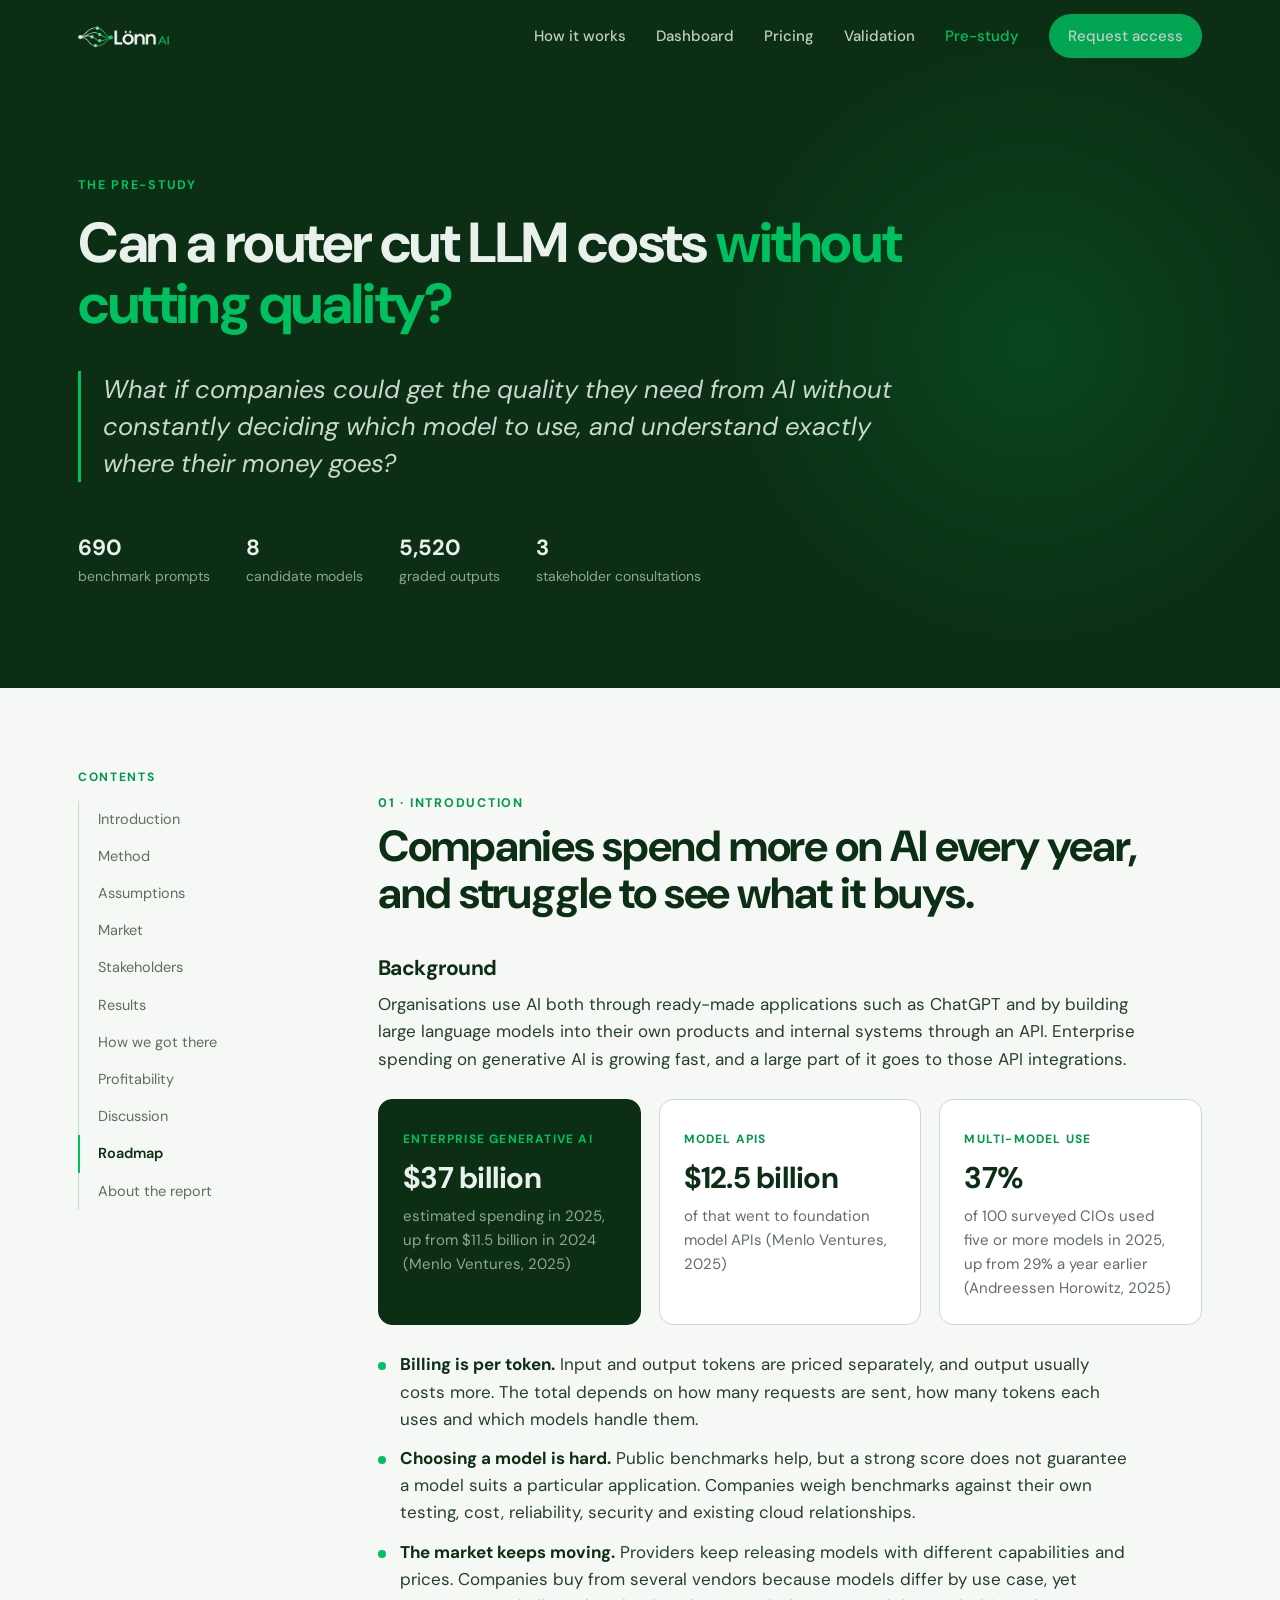
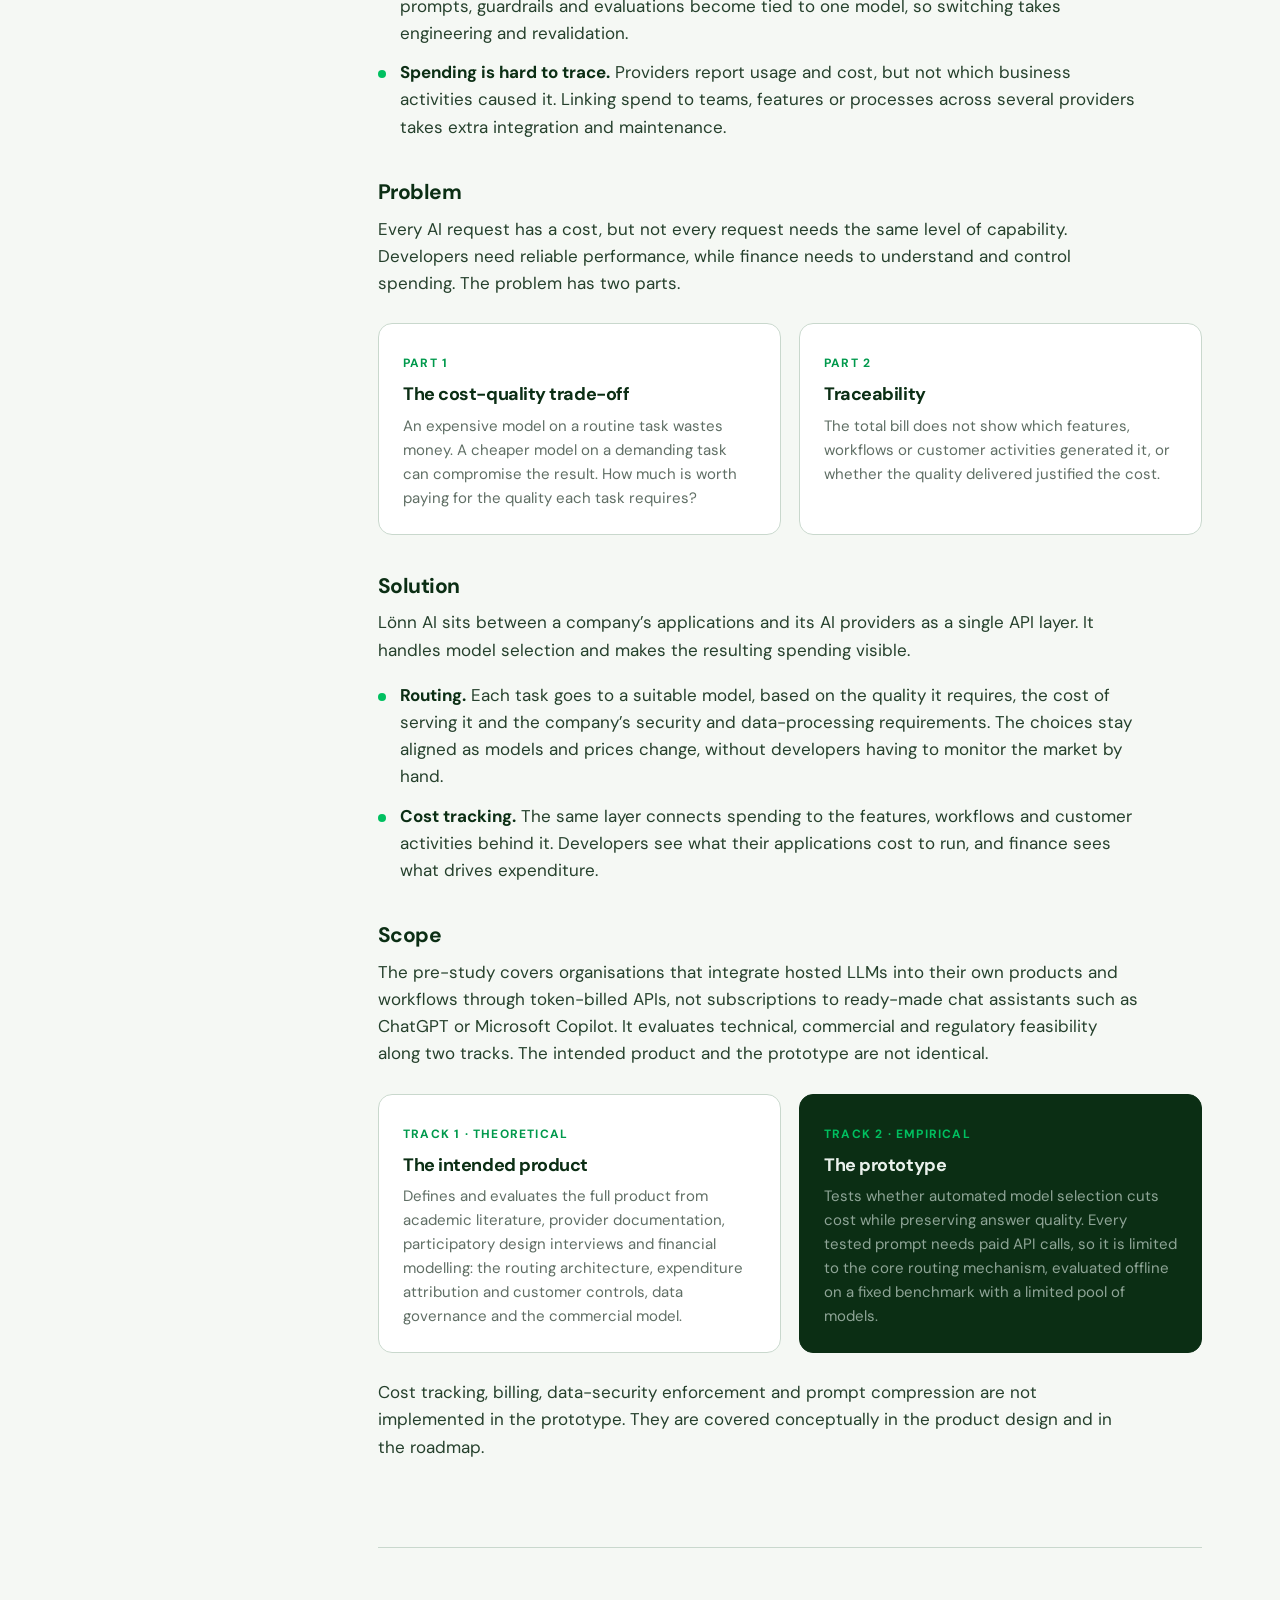
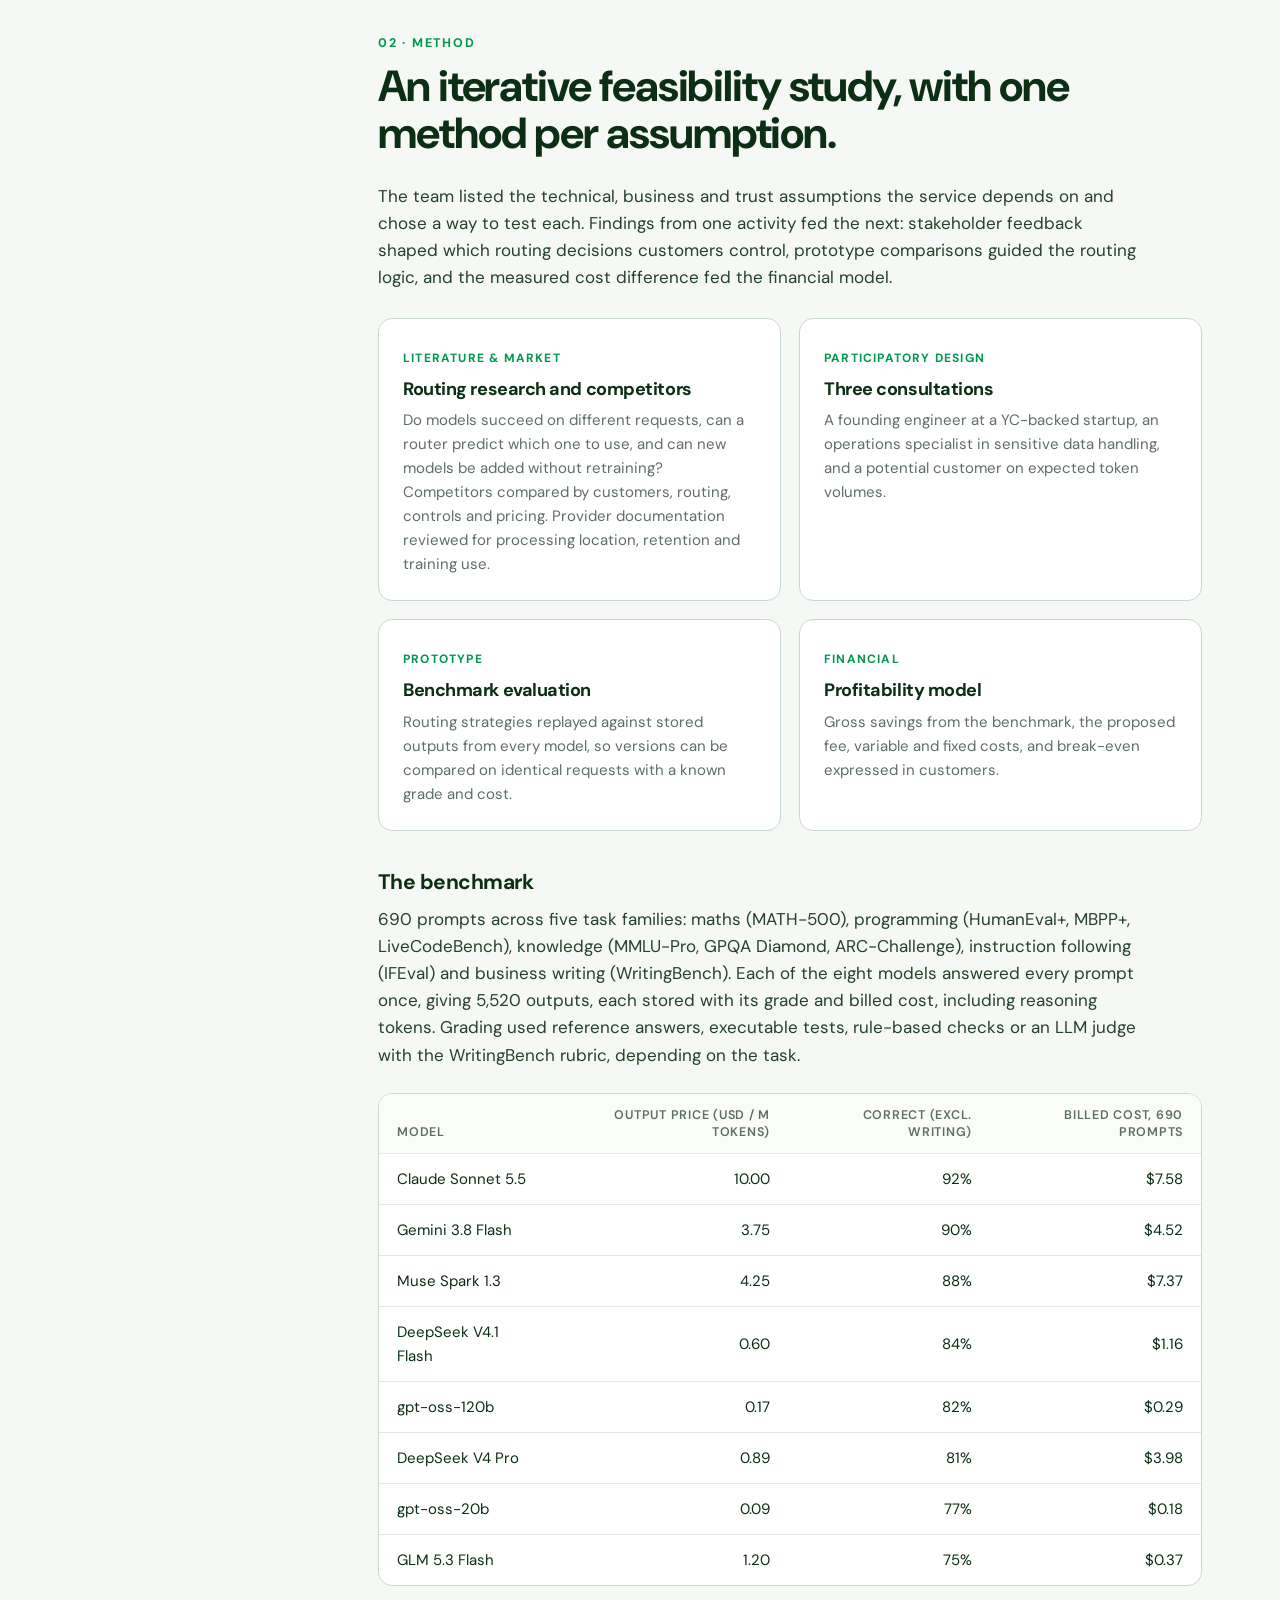
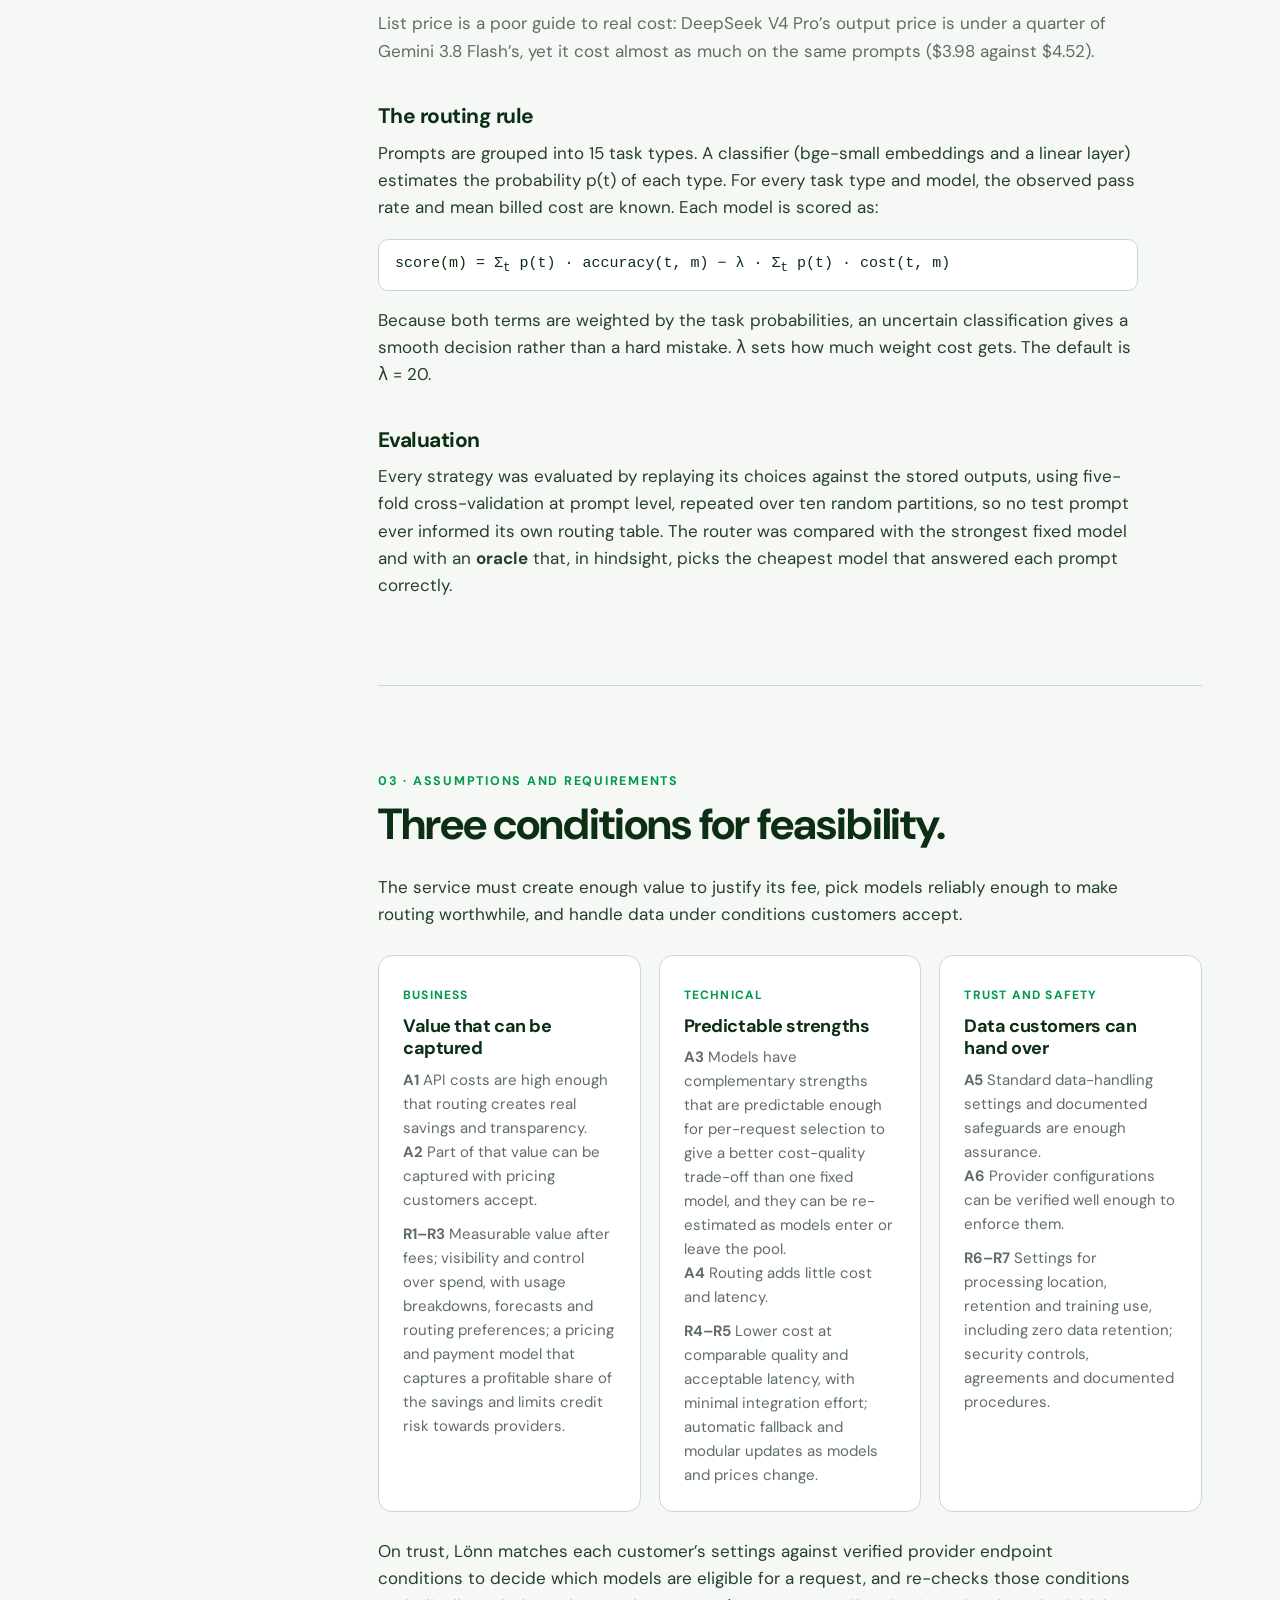
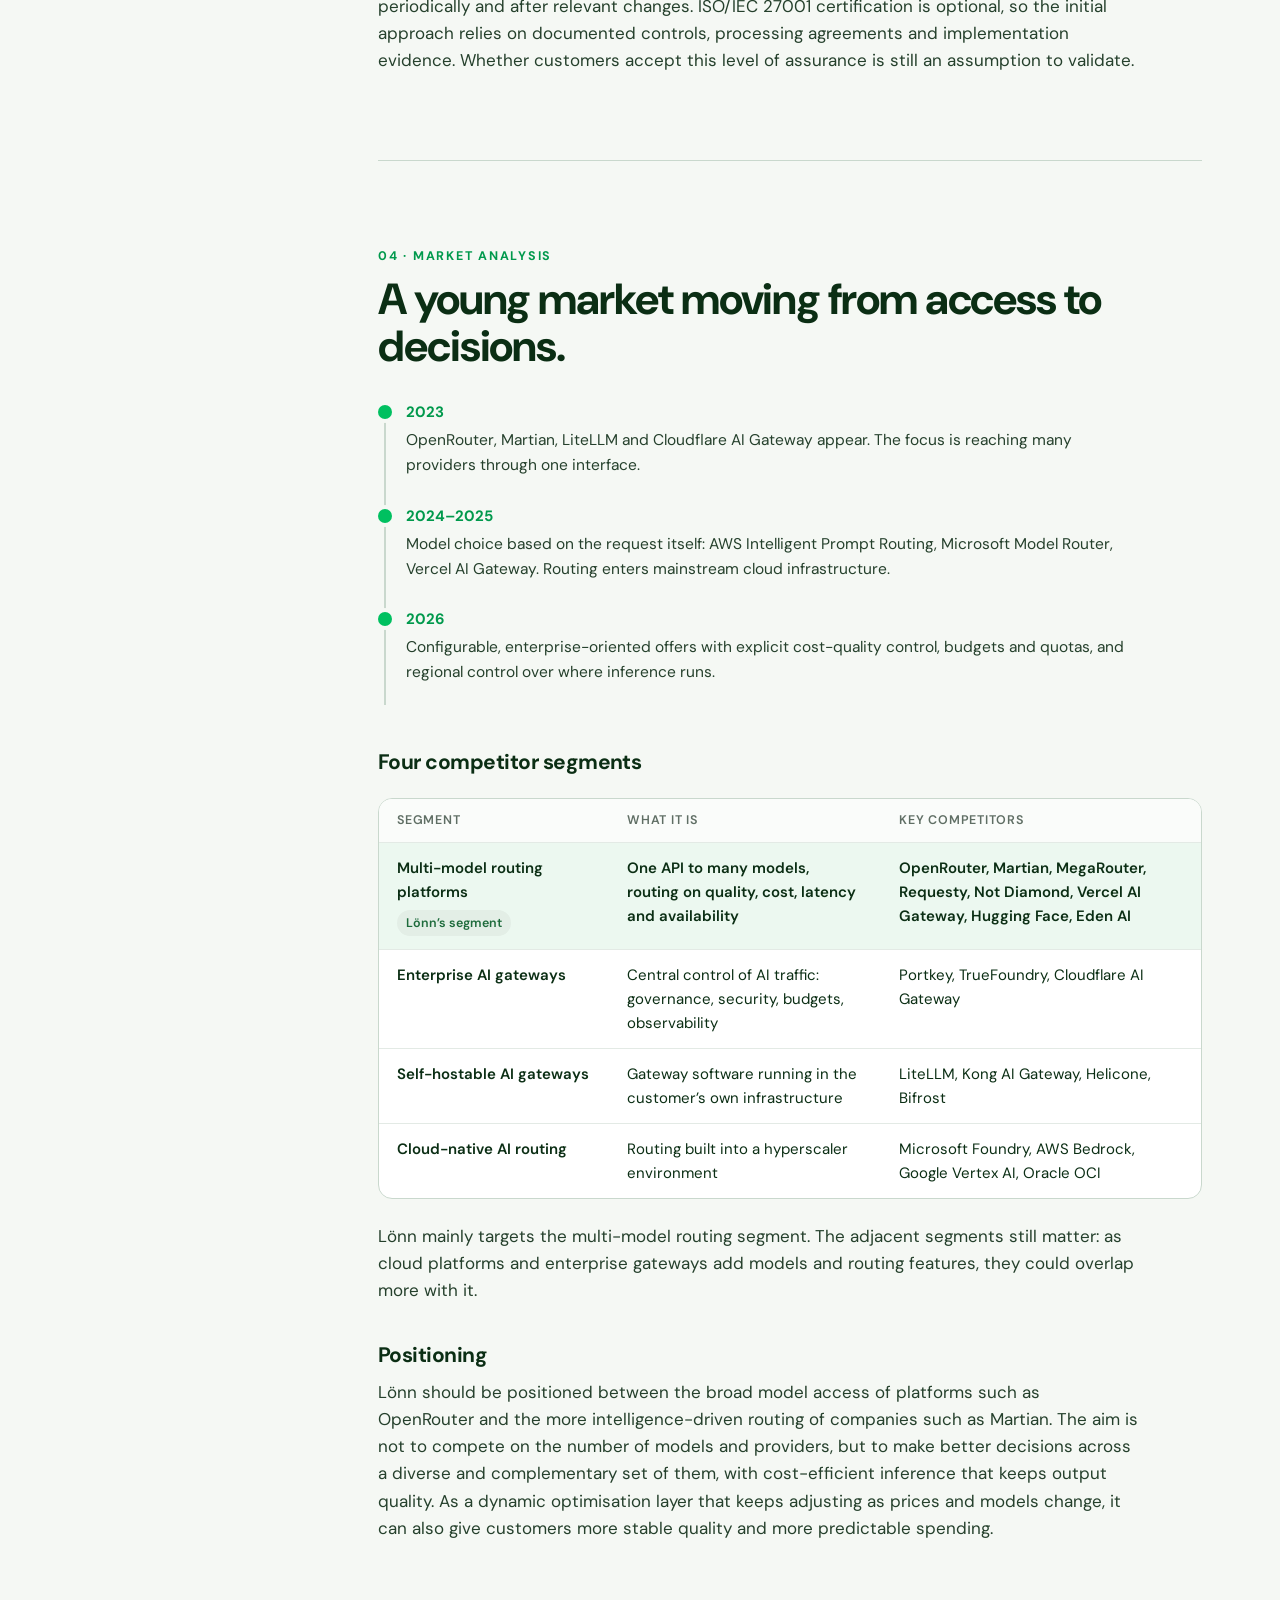
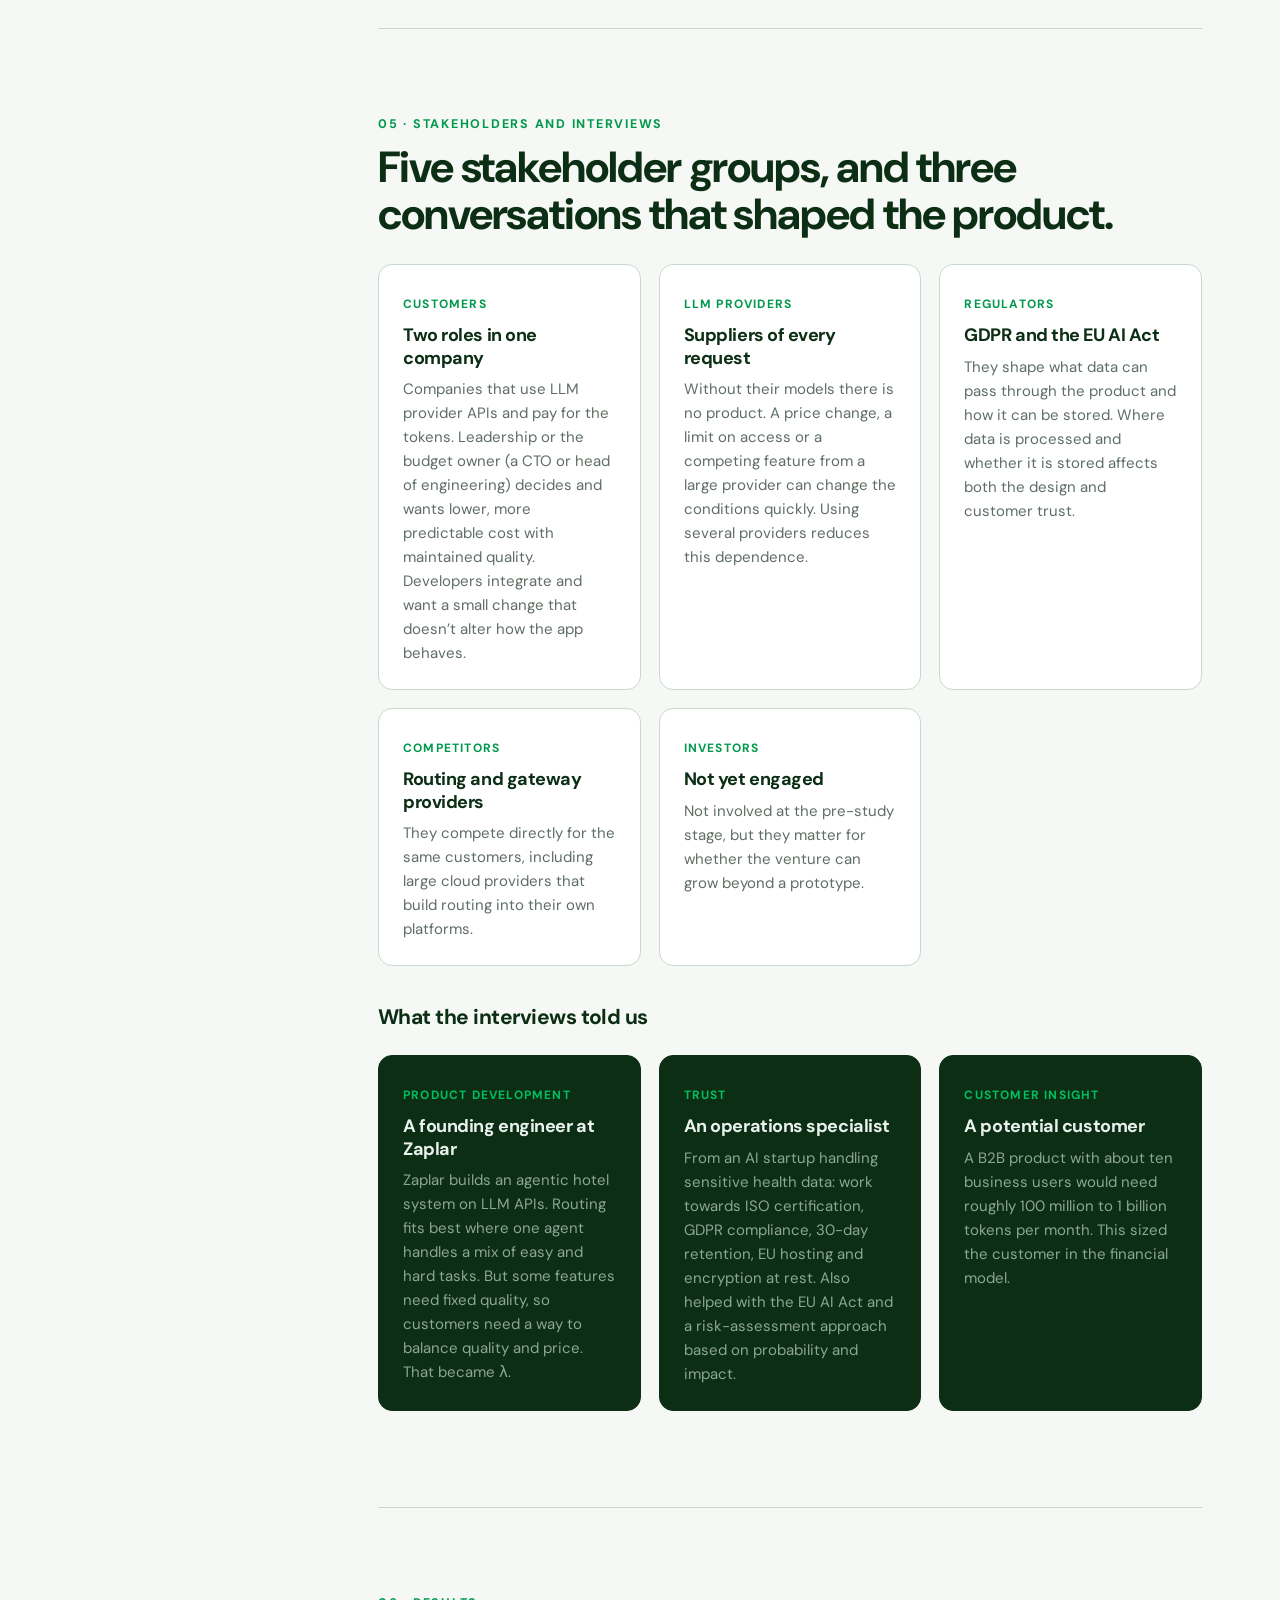
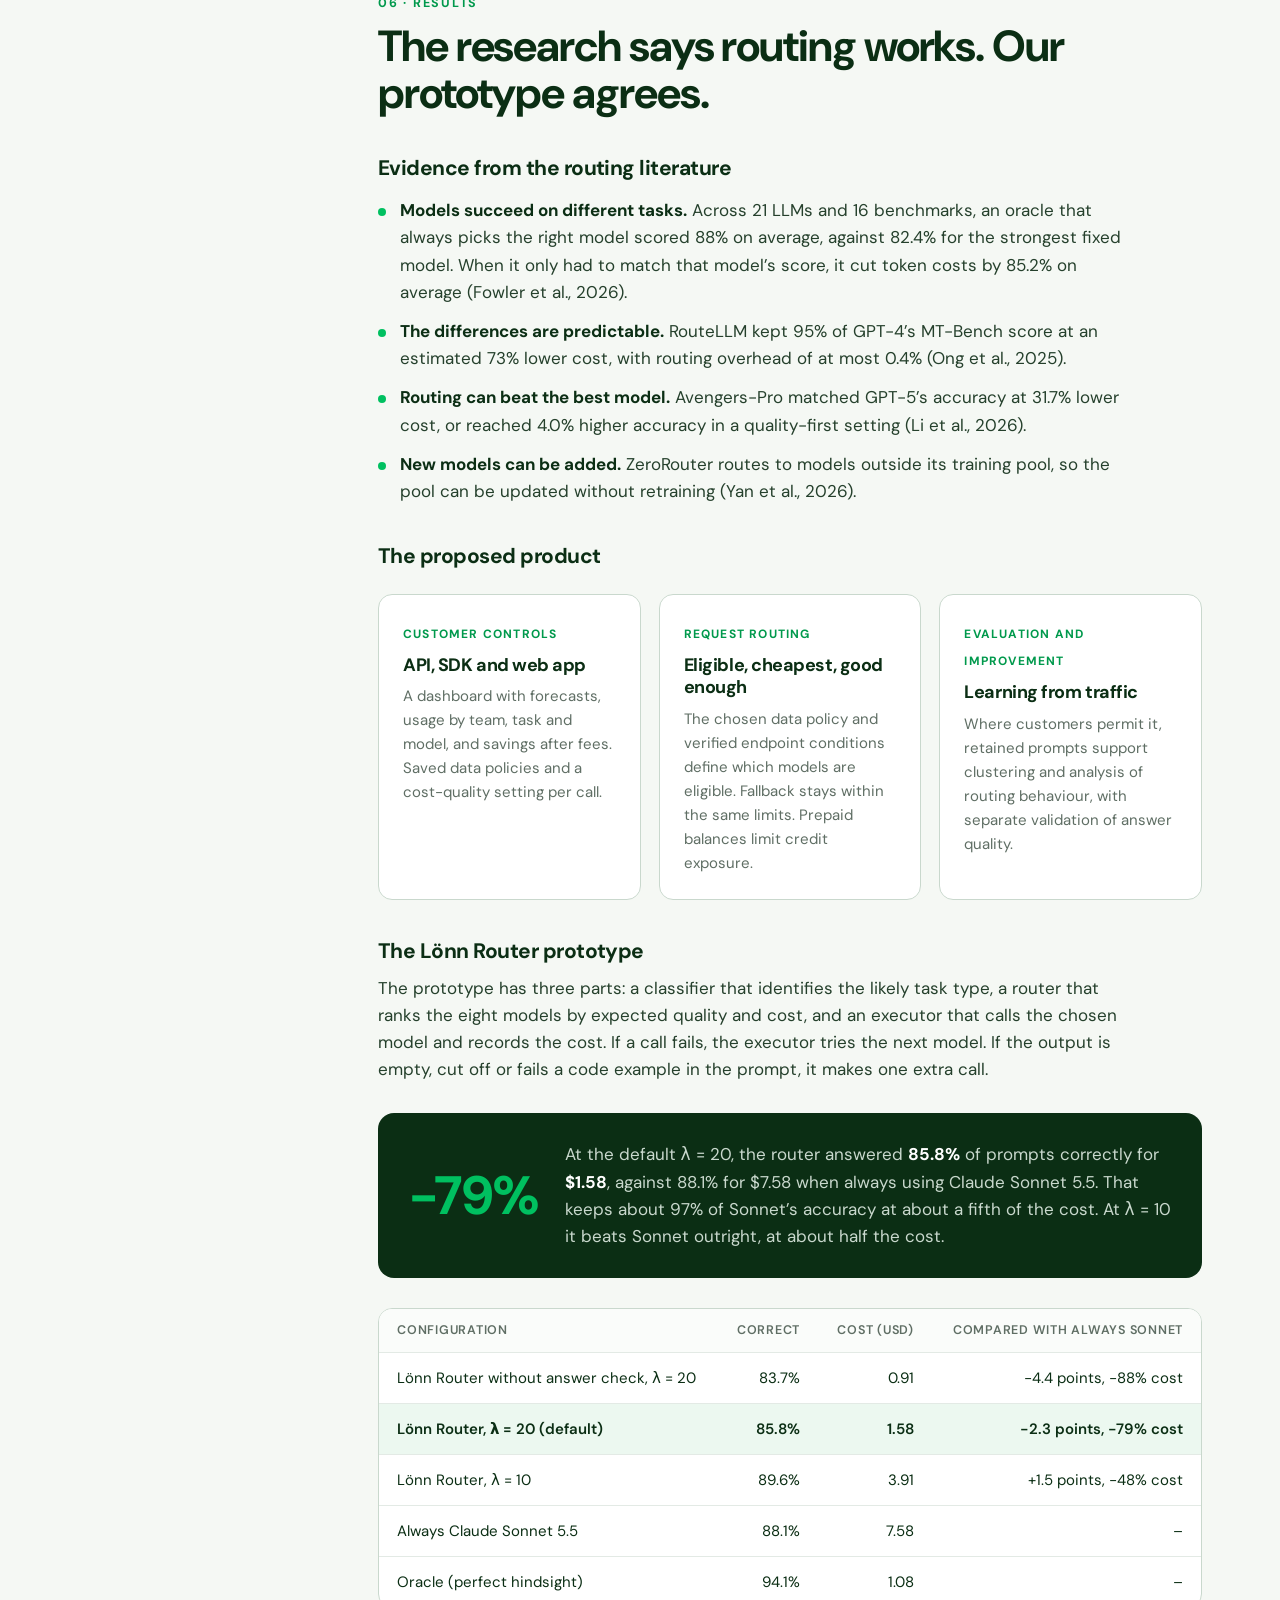
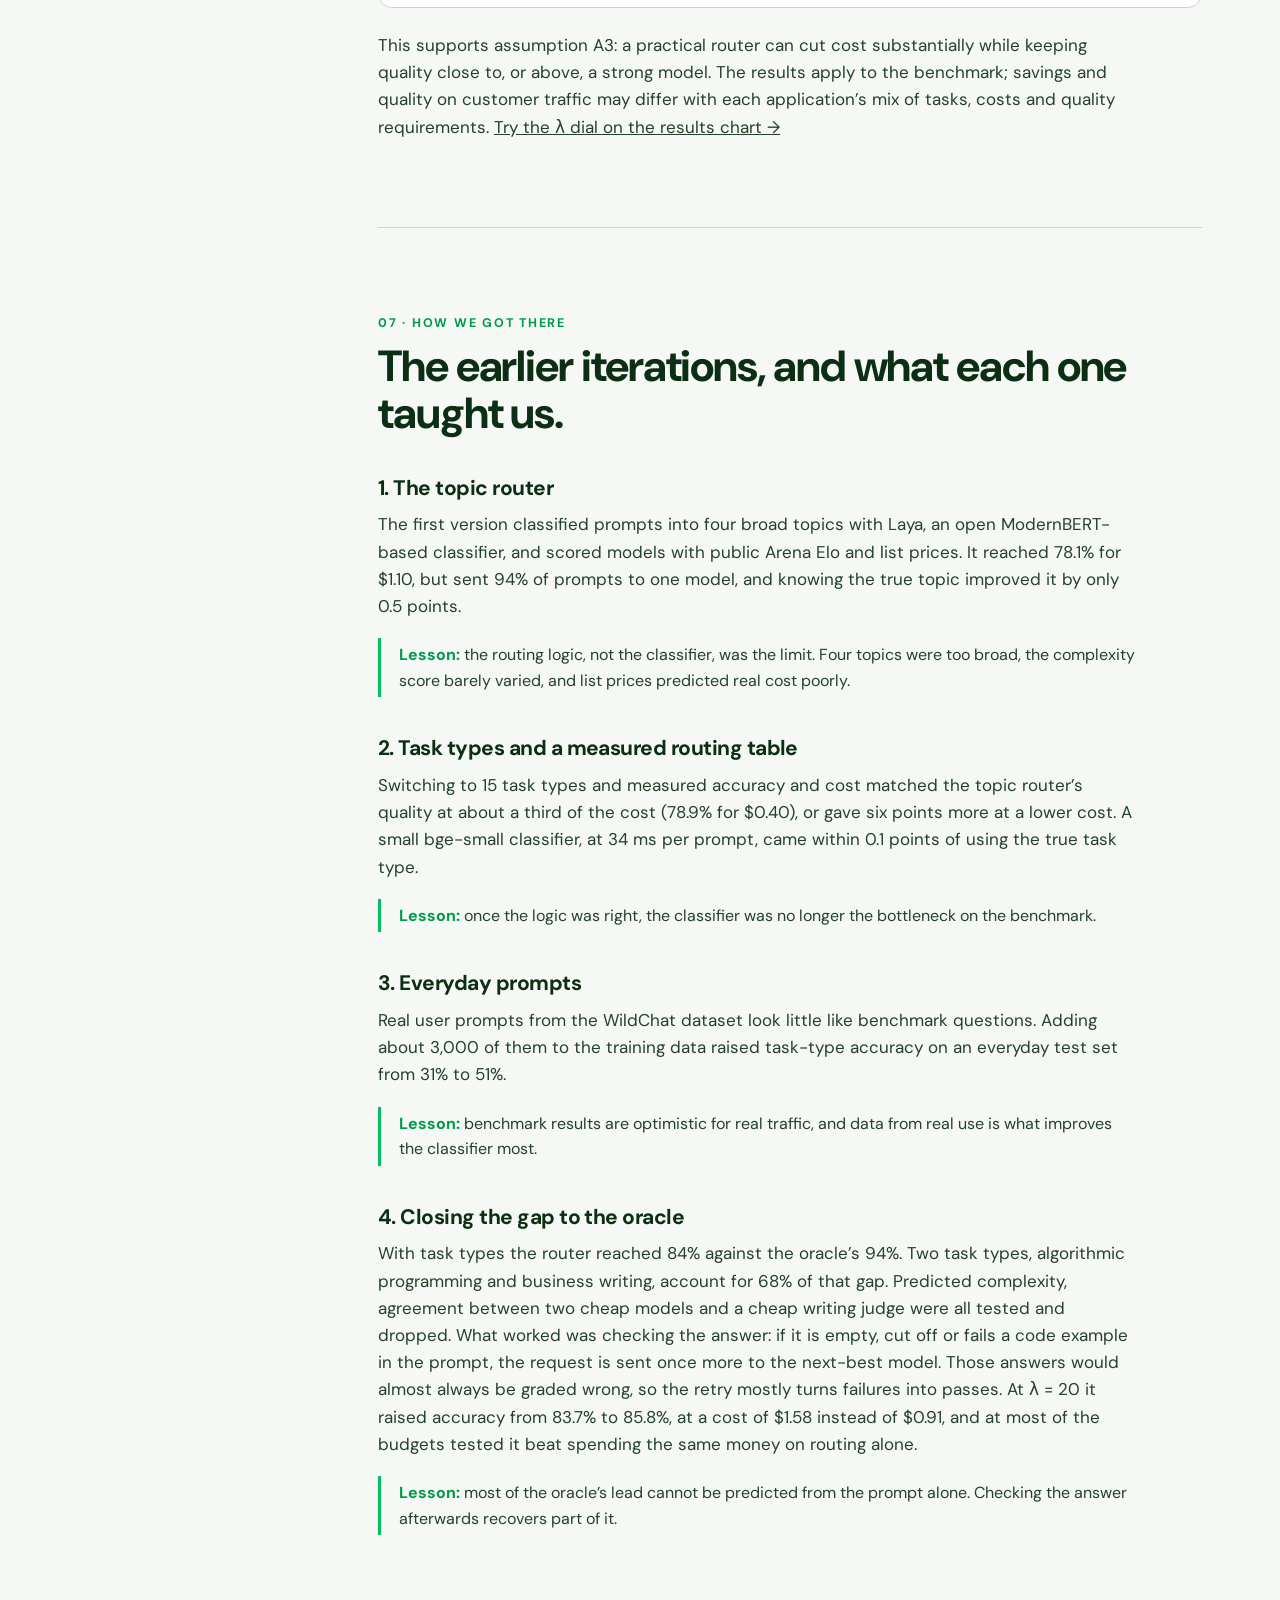
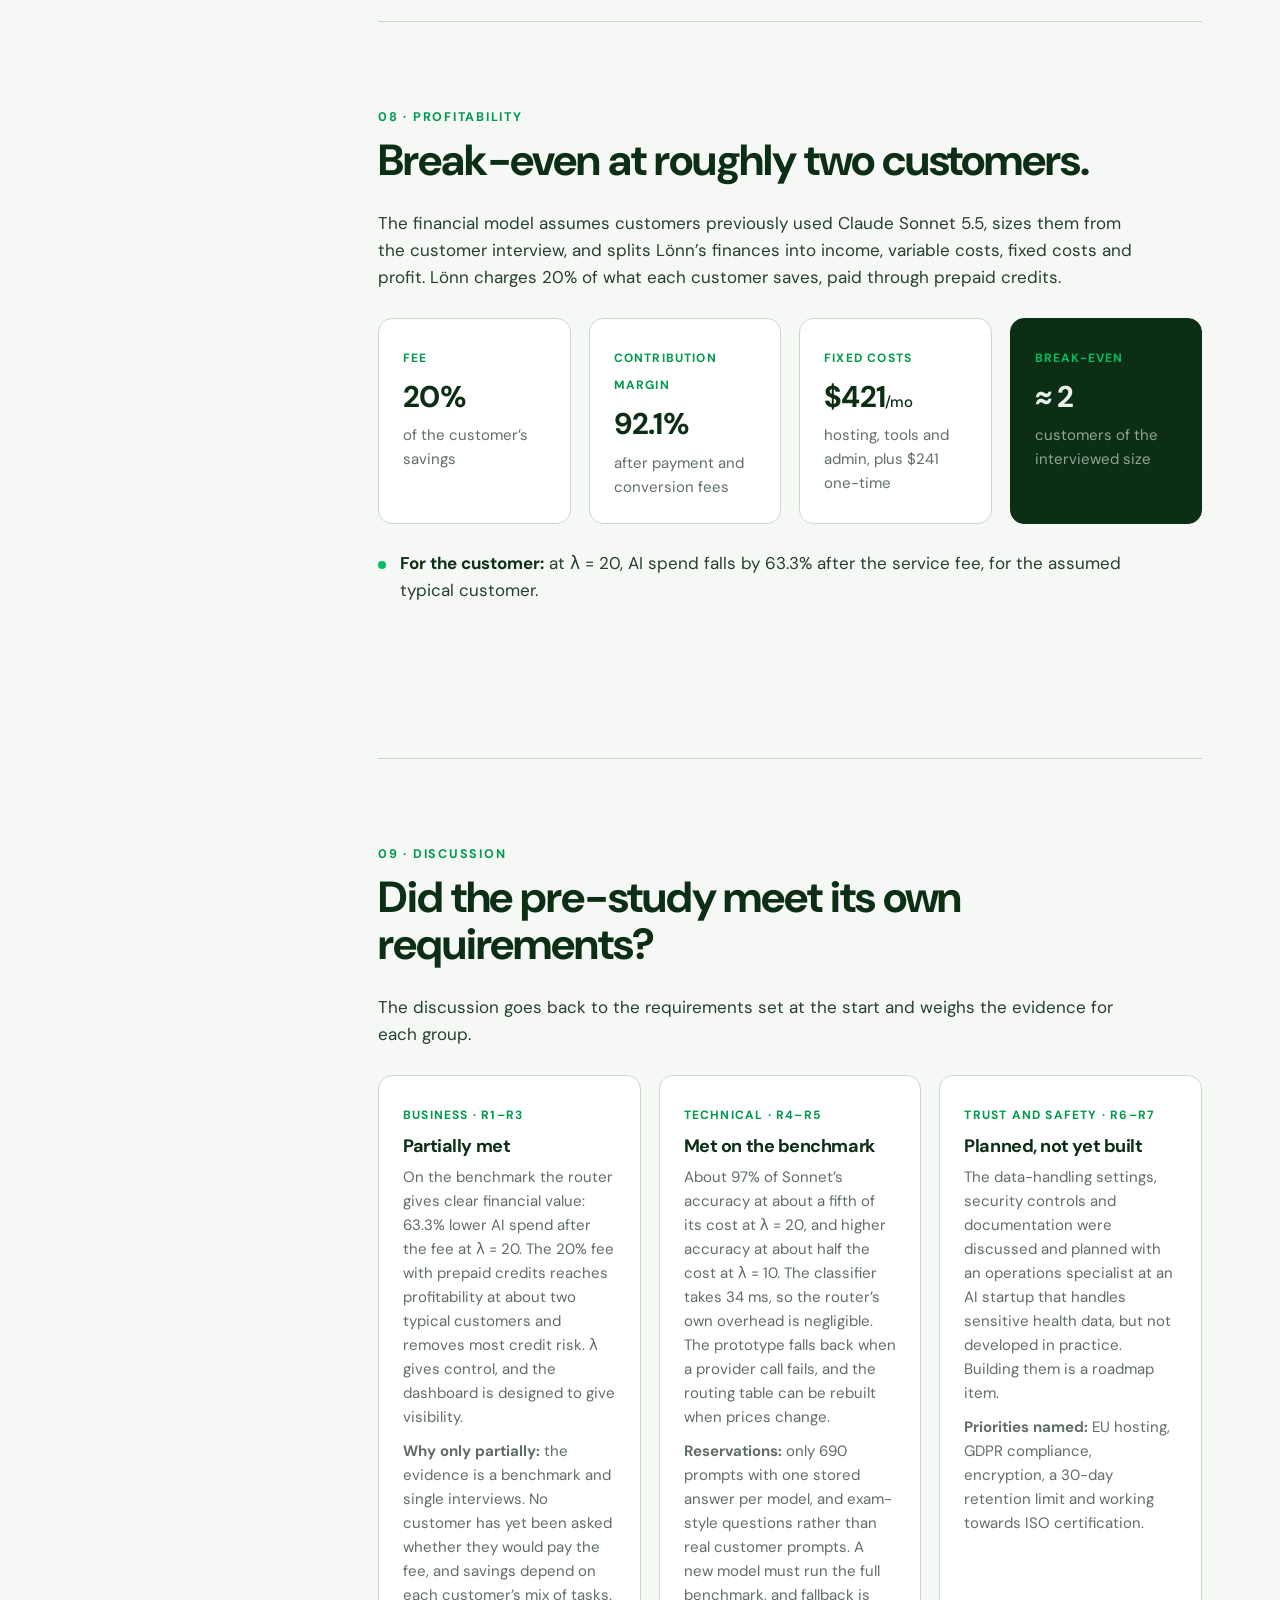
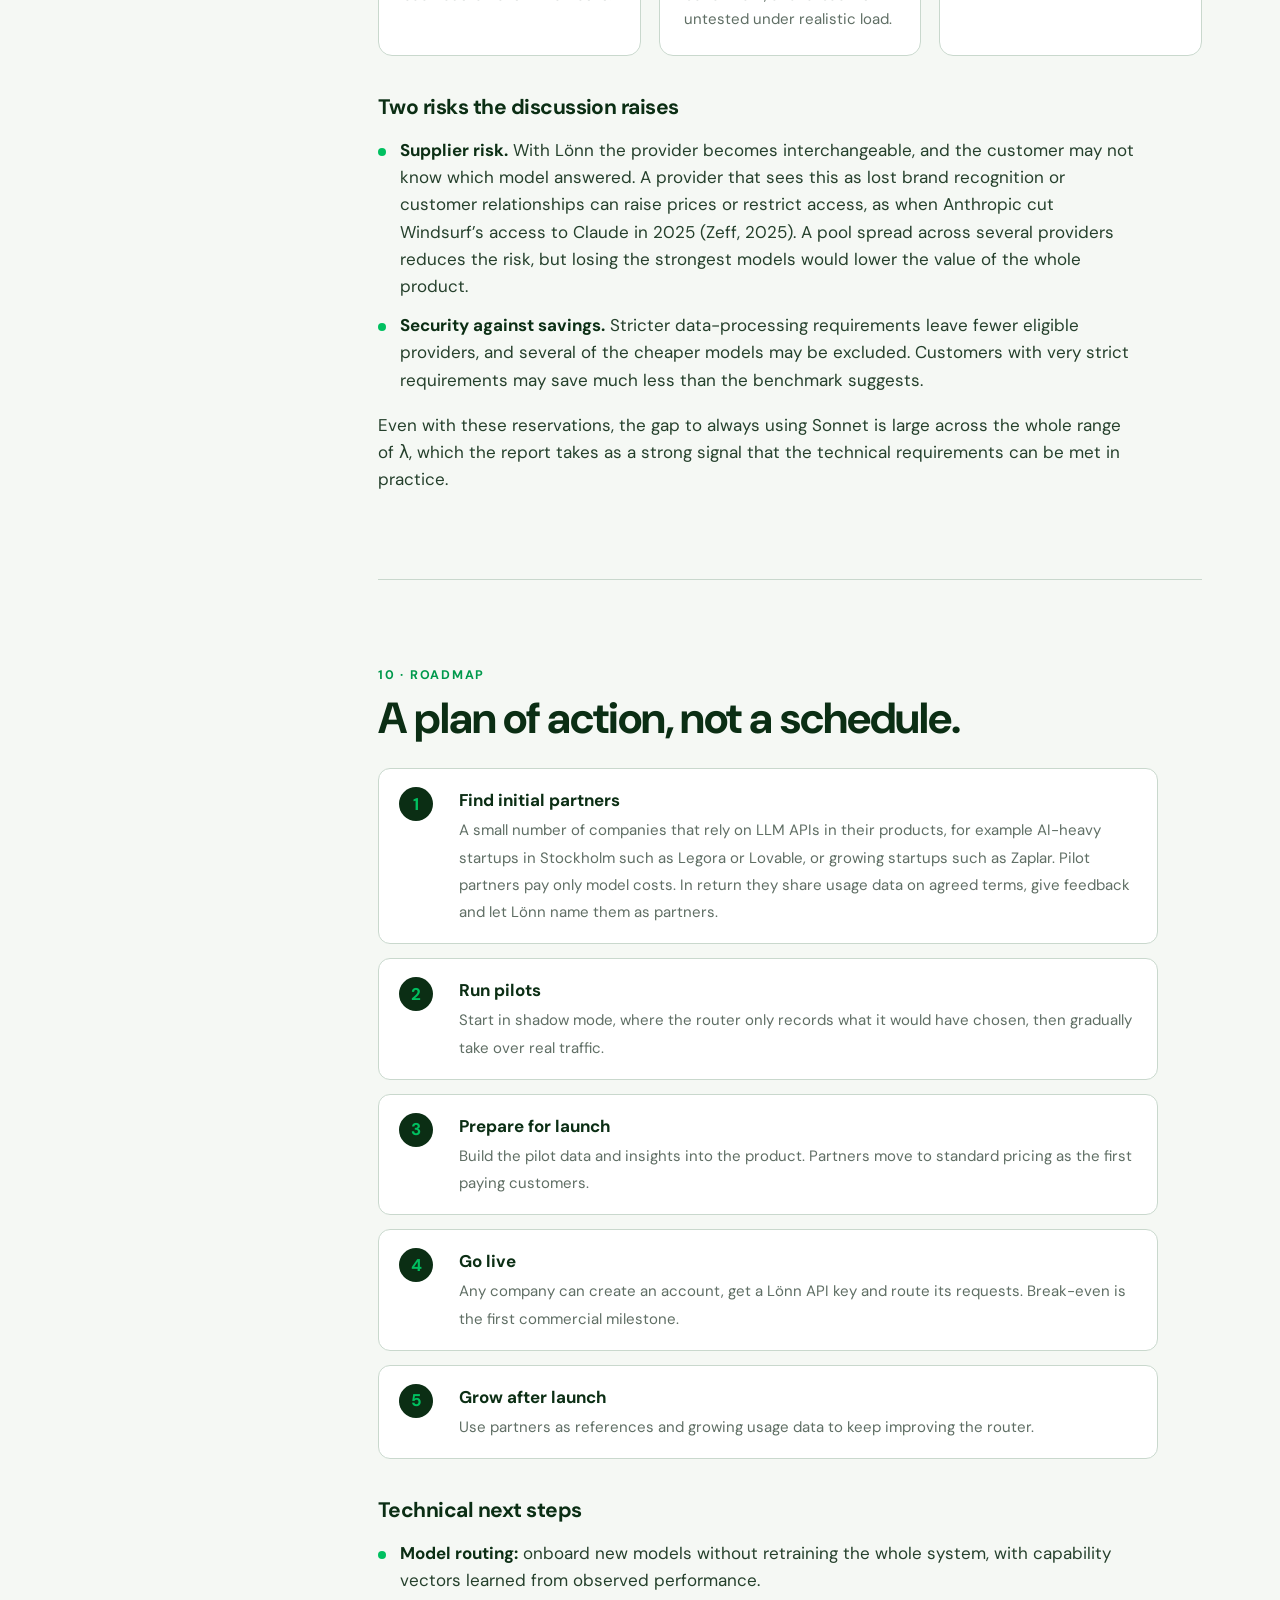
==== commit febf9dac: "Add the dashboard demo video Co-Authored-By: Claude Fable 5.2 <noreply@anthropic.com> Claude-Session" ====
--- a/prestudy.html
+++ b/prestudy.html
@@ -10,7 +10,7 @@
 <link rel="preconnect" href="https://fonts.googleapis.com">
 <link rel="preconnect" href="https://fonts.gstatic.com" crossorigin>
 <link href="https://fonts.googleapis.com/css2?family=DM+Sans:opsz,wght@9..40,400;9..40,500;9..40,600;9..40,700&display=swap" rel="stylesheet">
-<link rel="stylesheet" href="assets/css/style.css?v=202611102032">
+<link rel="stylesheet" href="assets/css/style.css?v=202611111758">
 </head>
 <body>
 <div class="progress" aria-hidden="true"></div>
@@ -392,6 +392,6 @@
   </div>
 </footer>
 
-<script src="assets/js/main.js?v=202611102032"></script>
+<script src="assets/js/main.js?v=202611111758"></script>
 </body>
 </html>
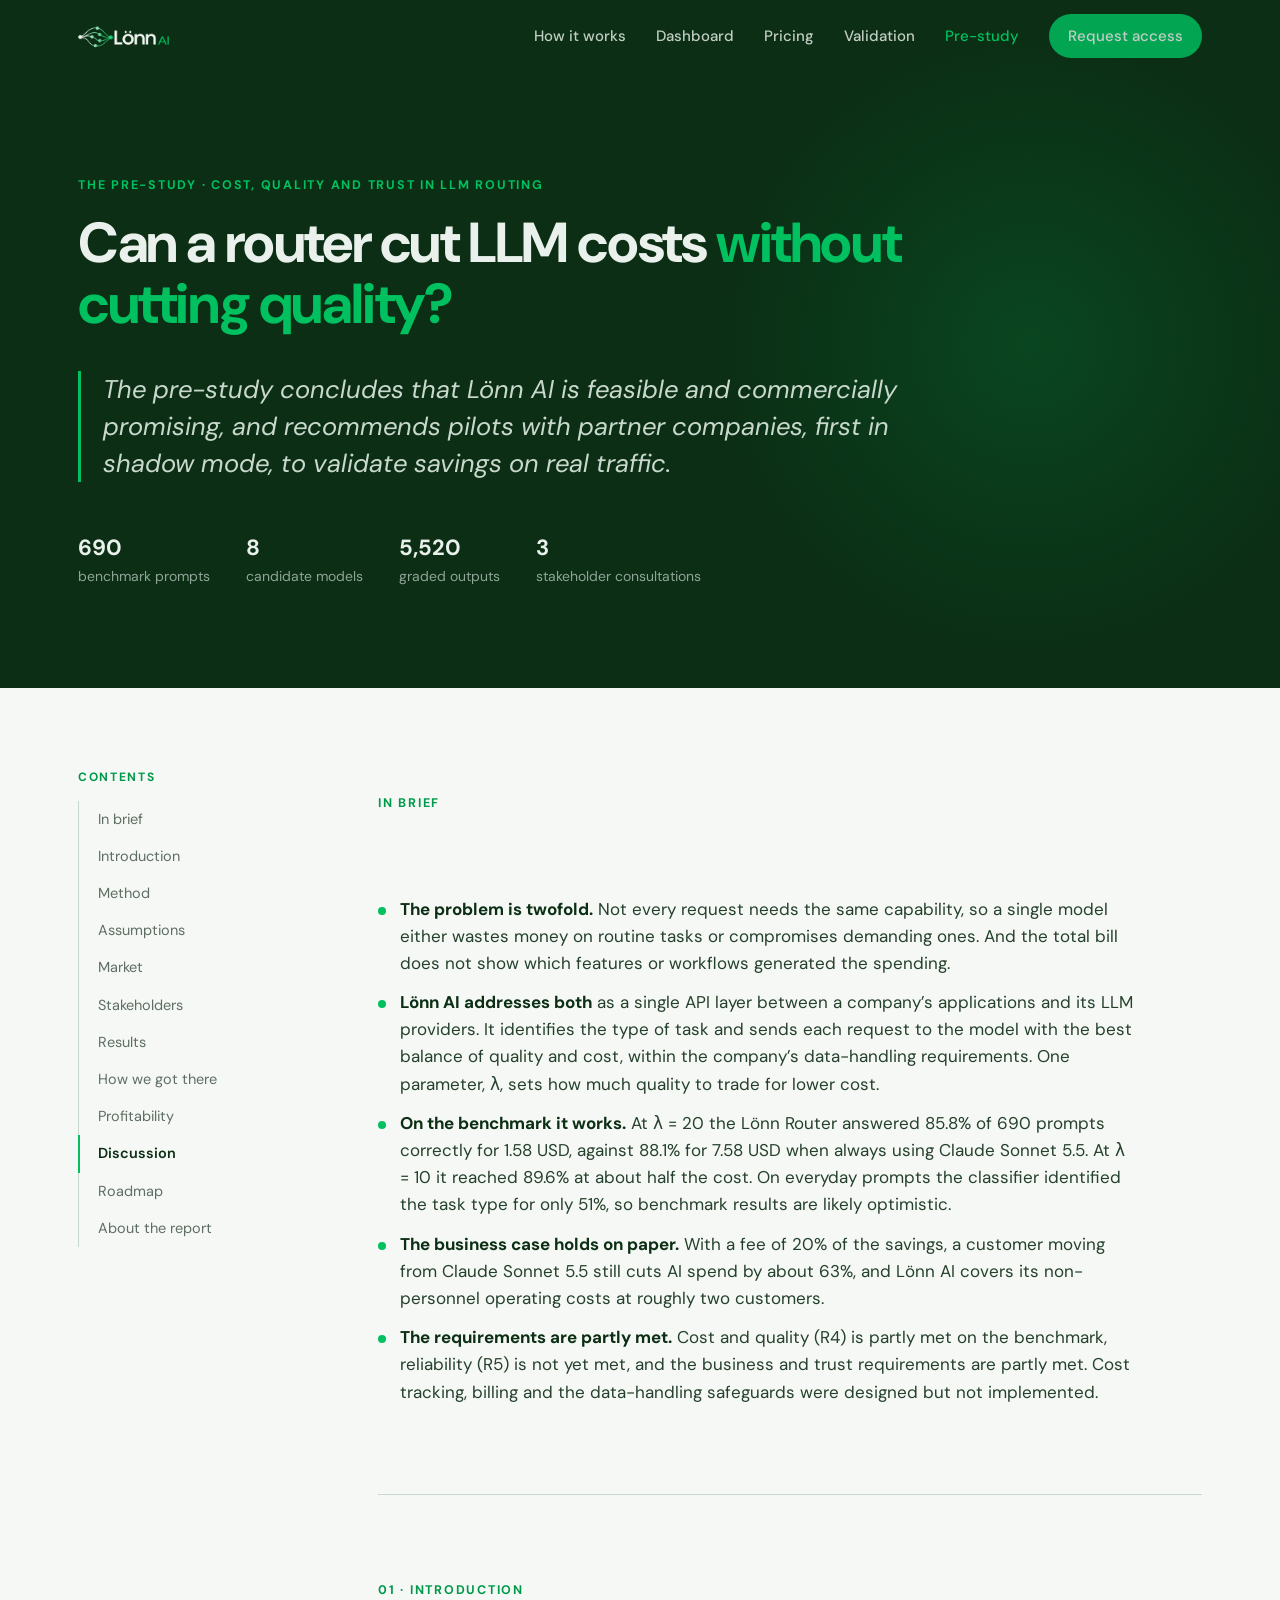
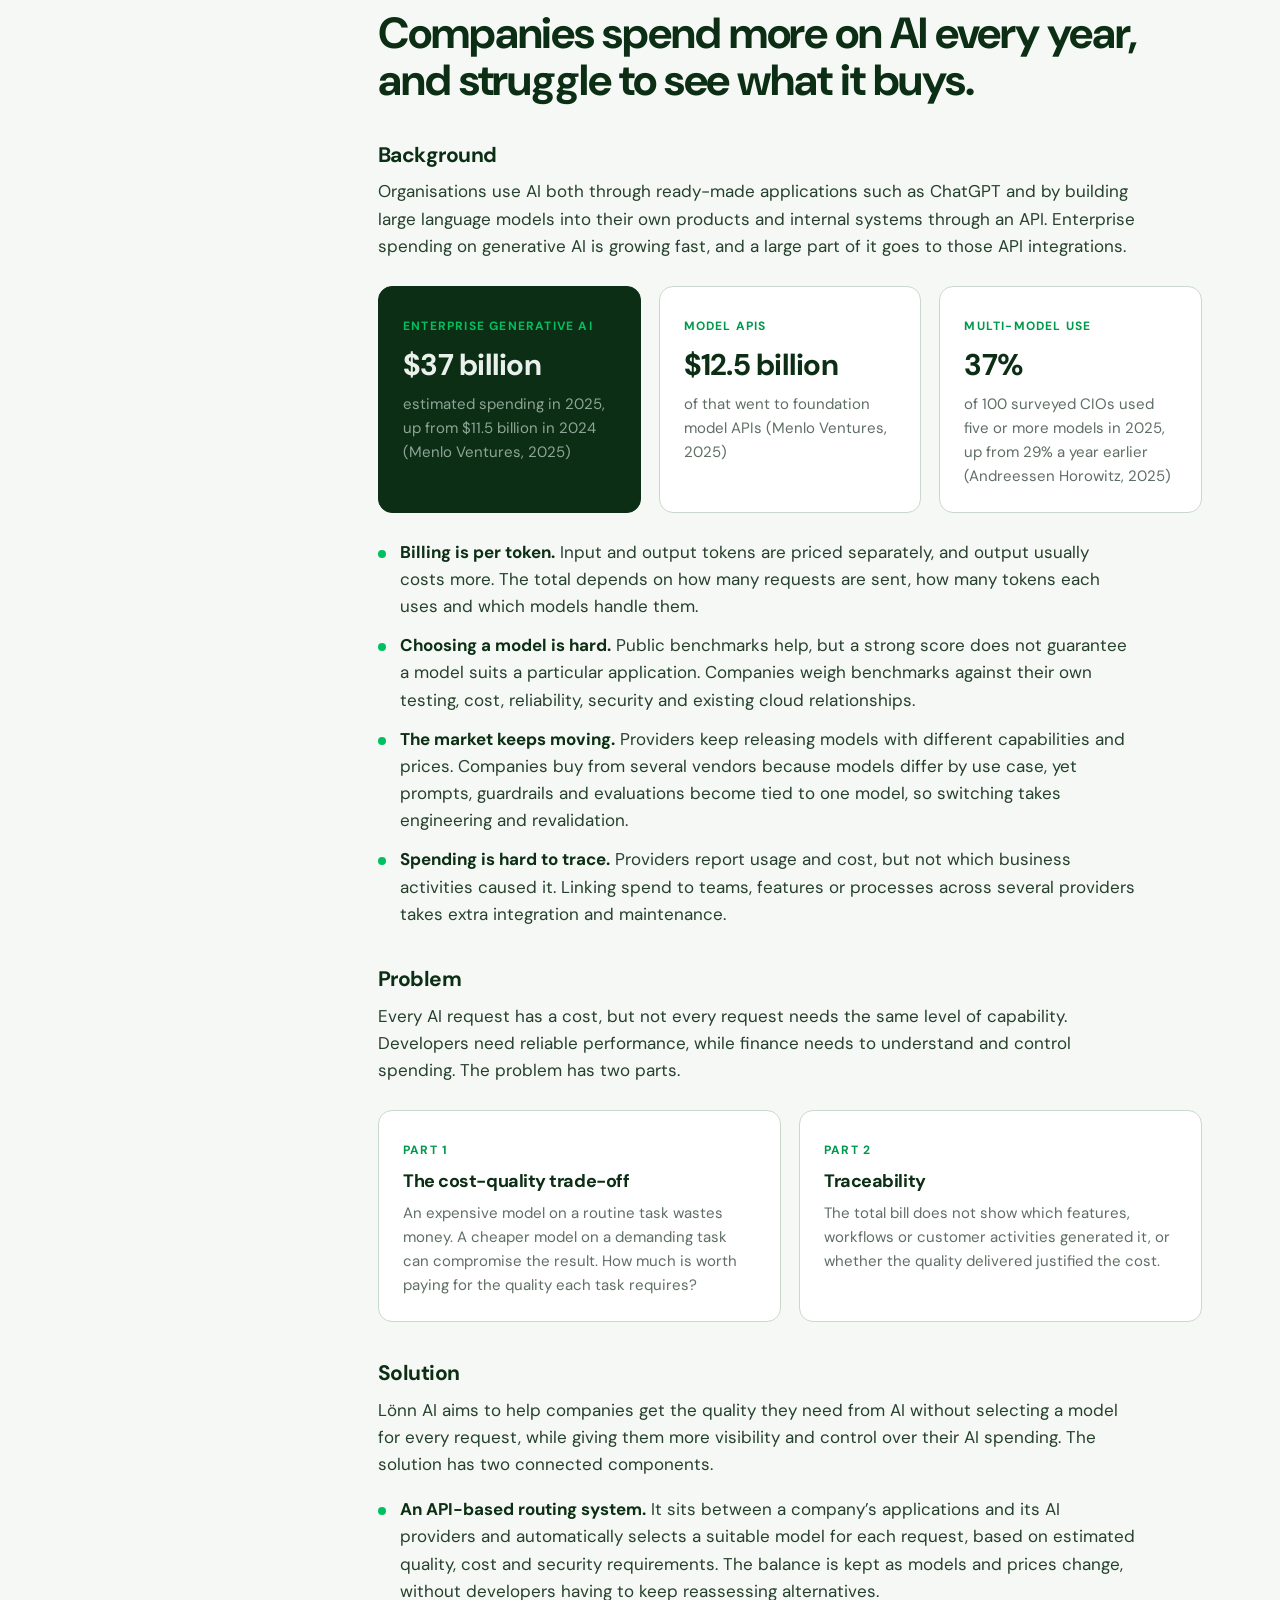
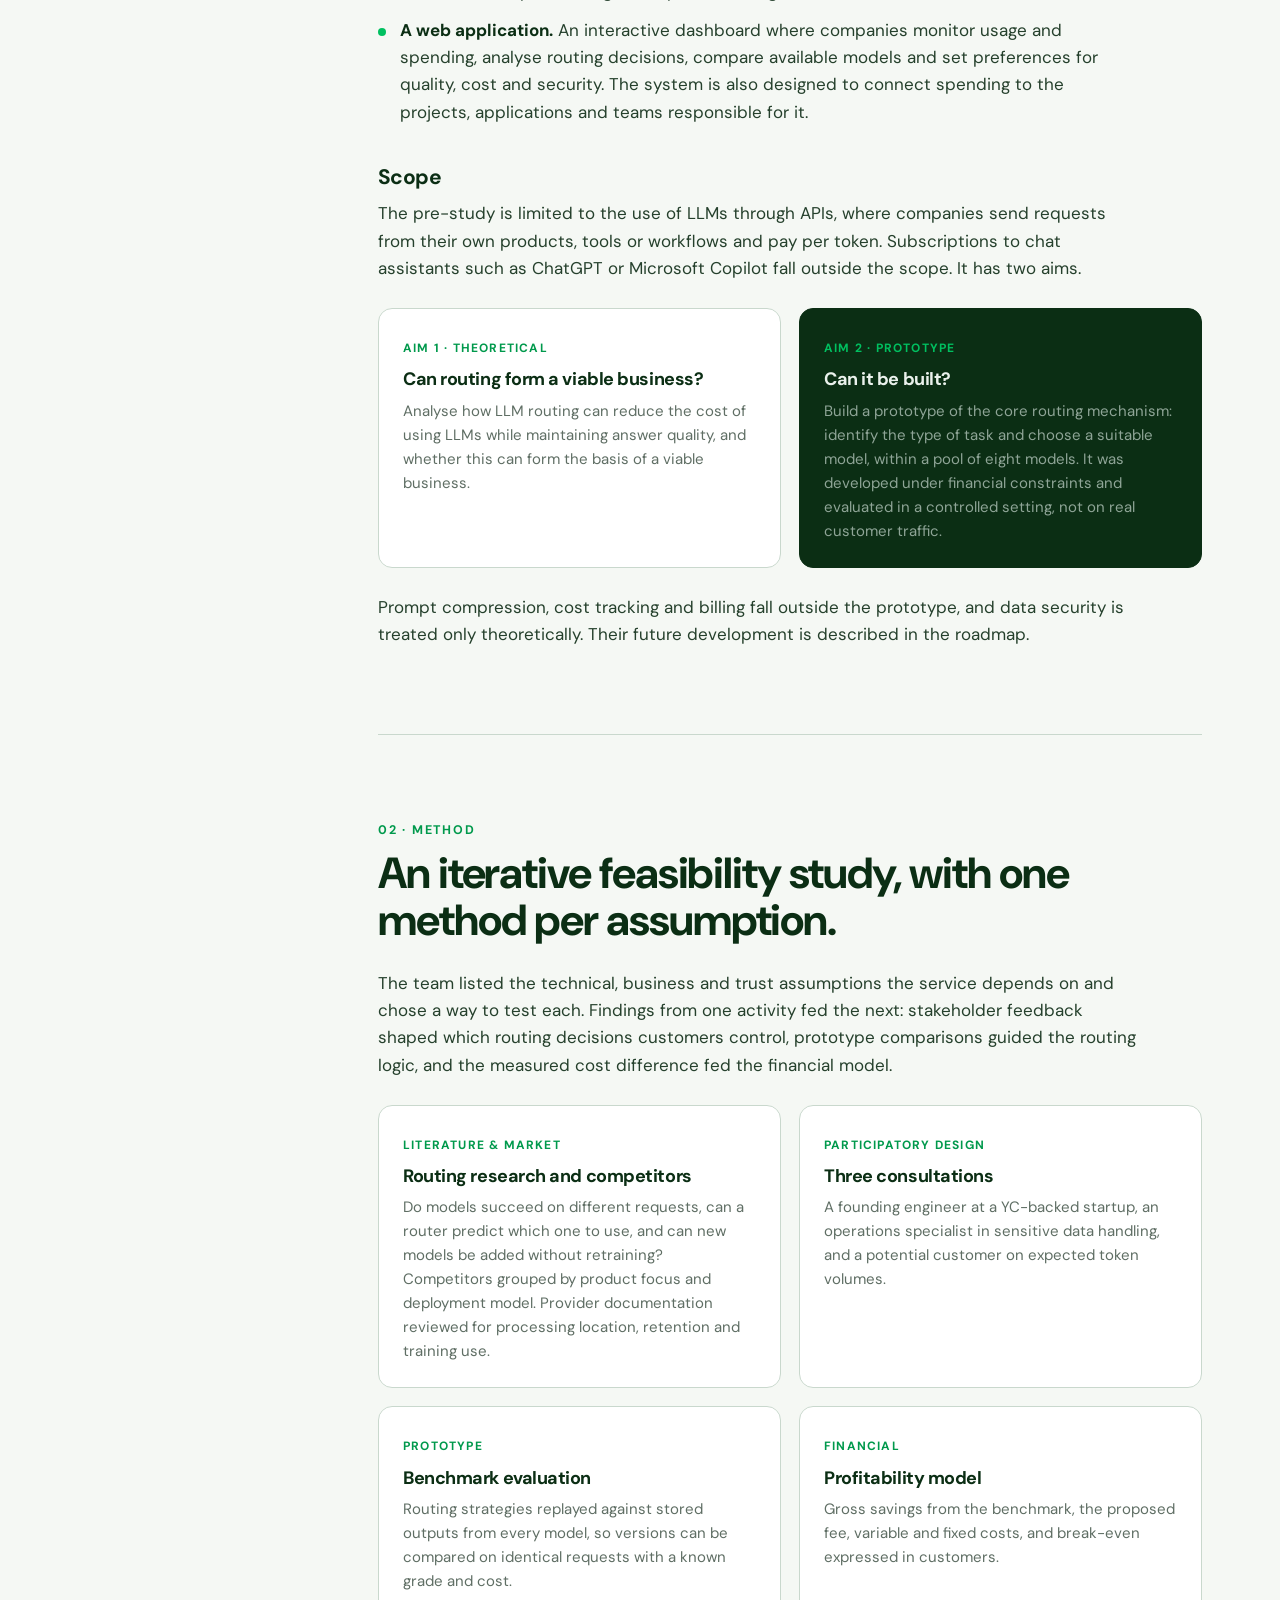
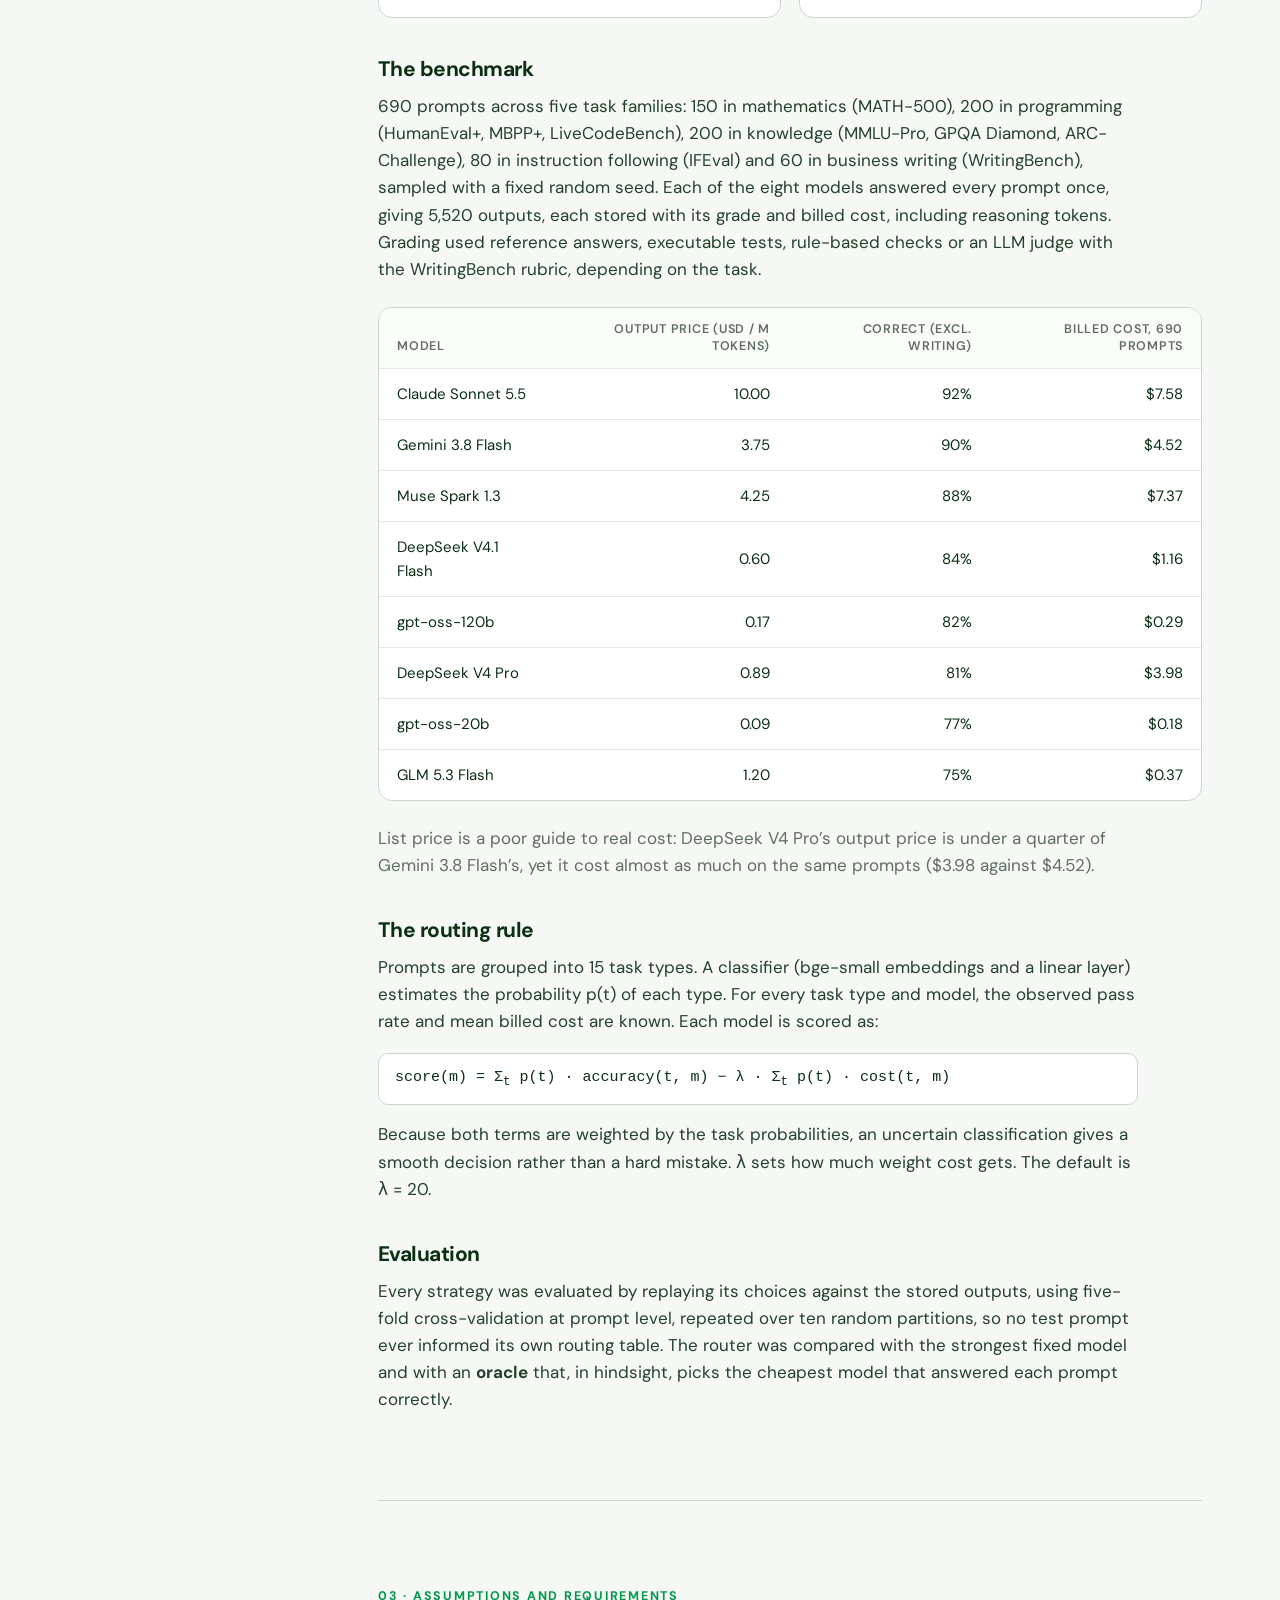
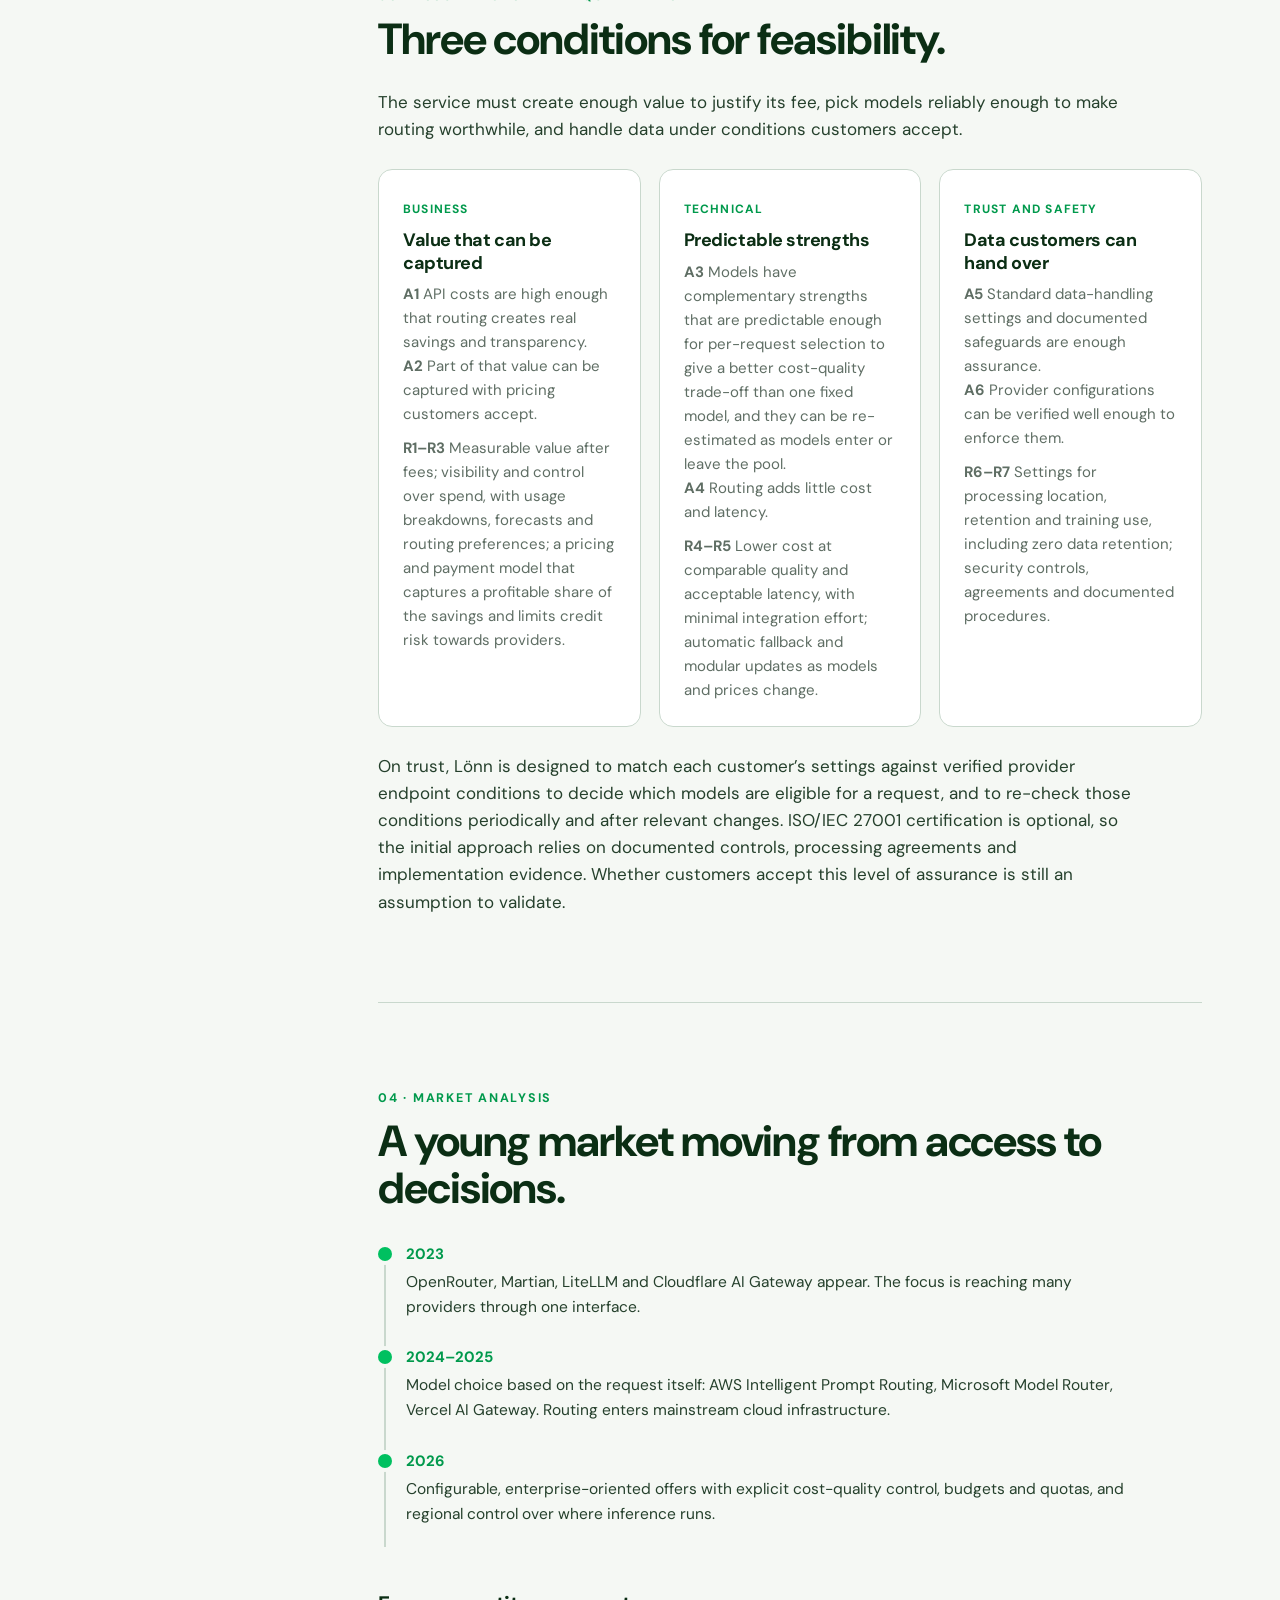
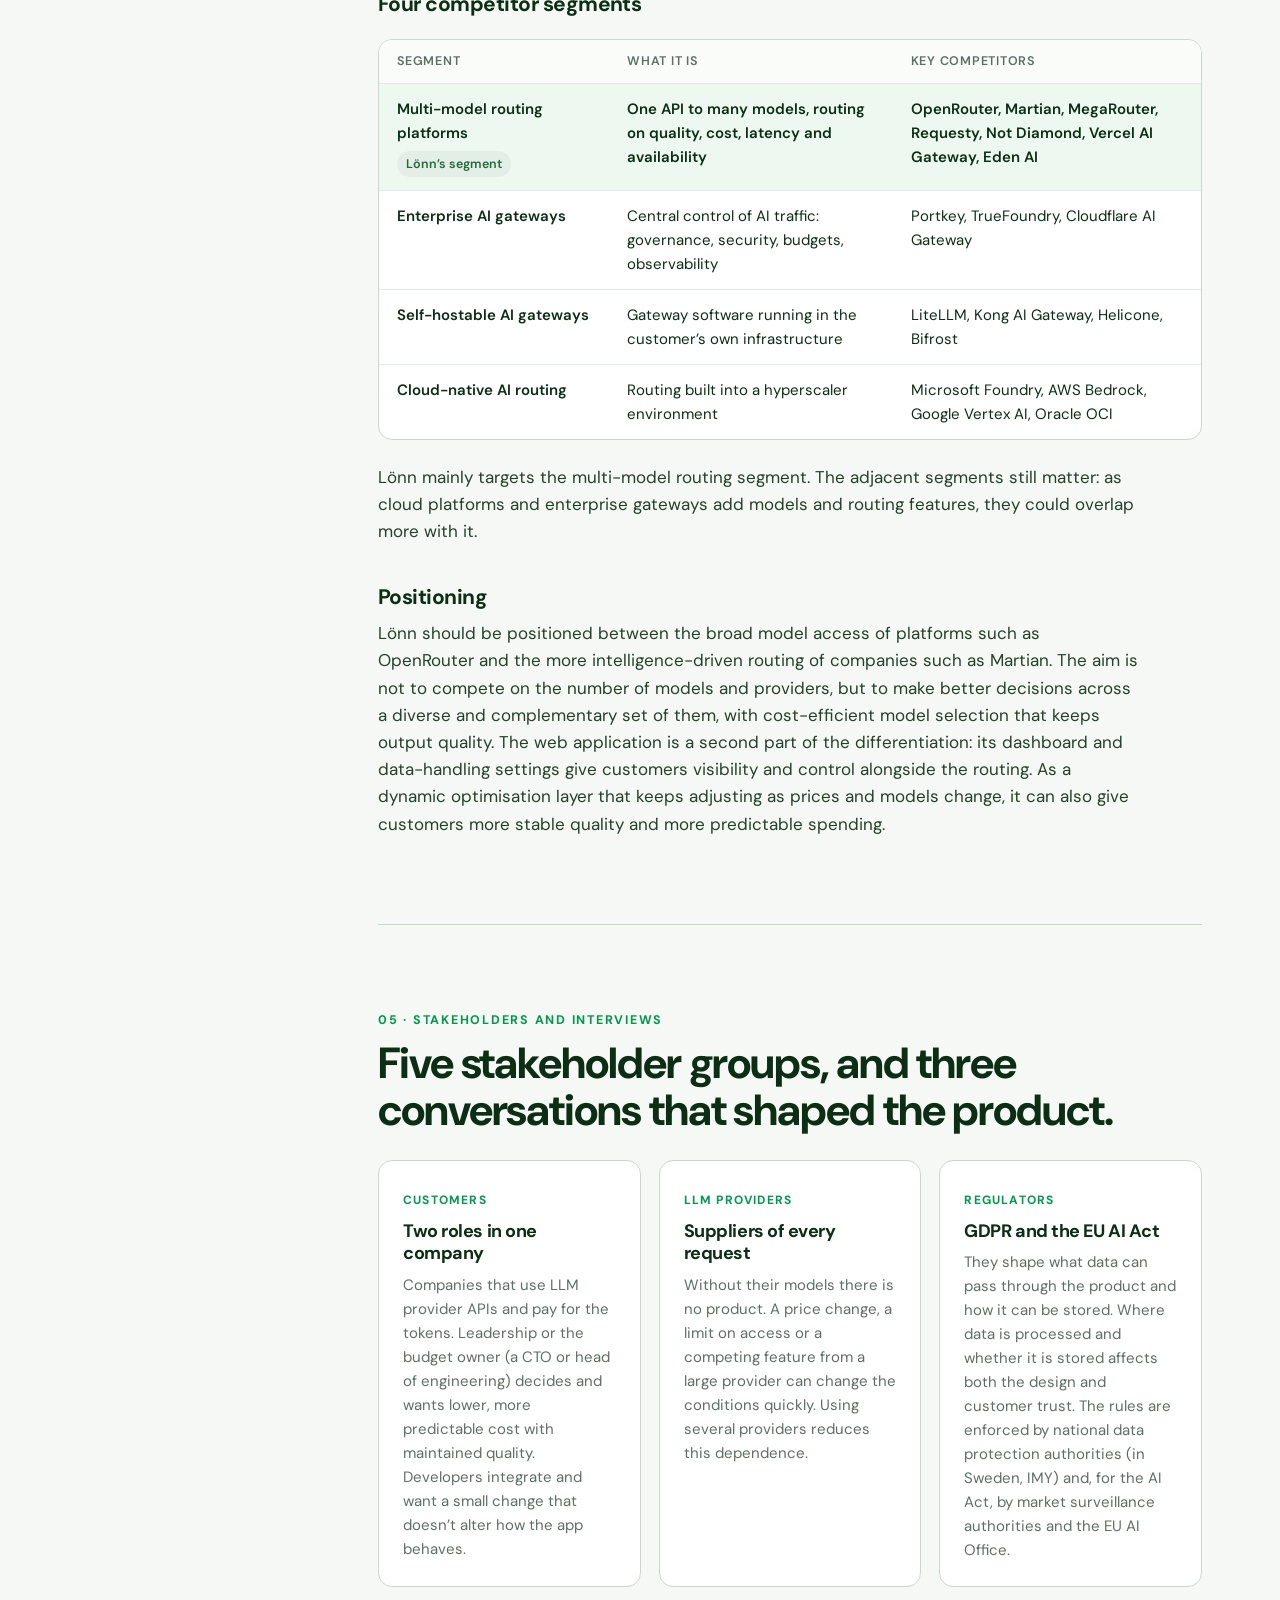
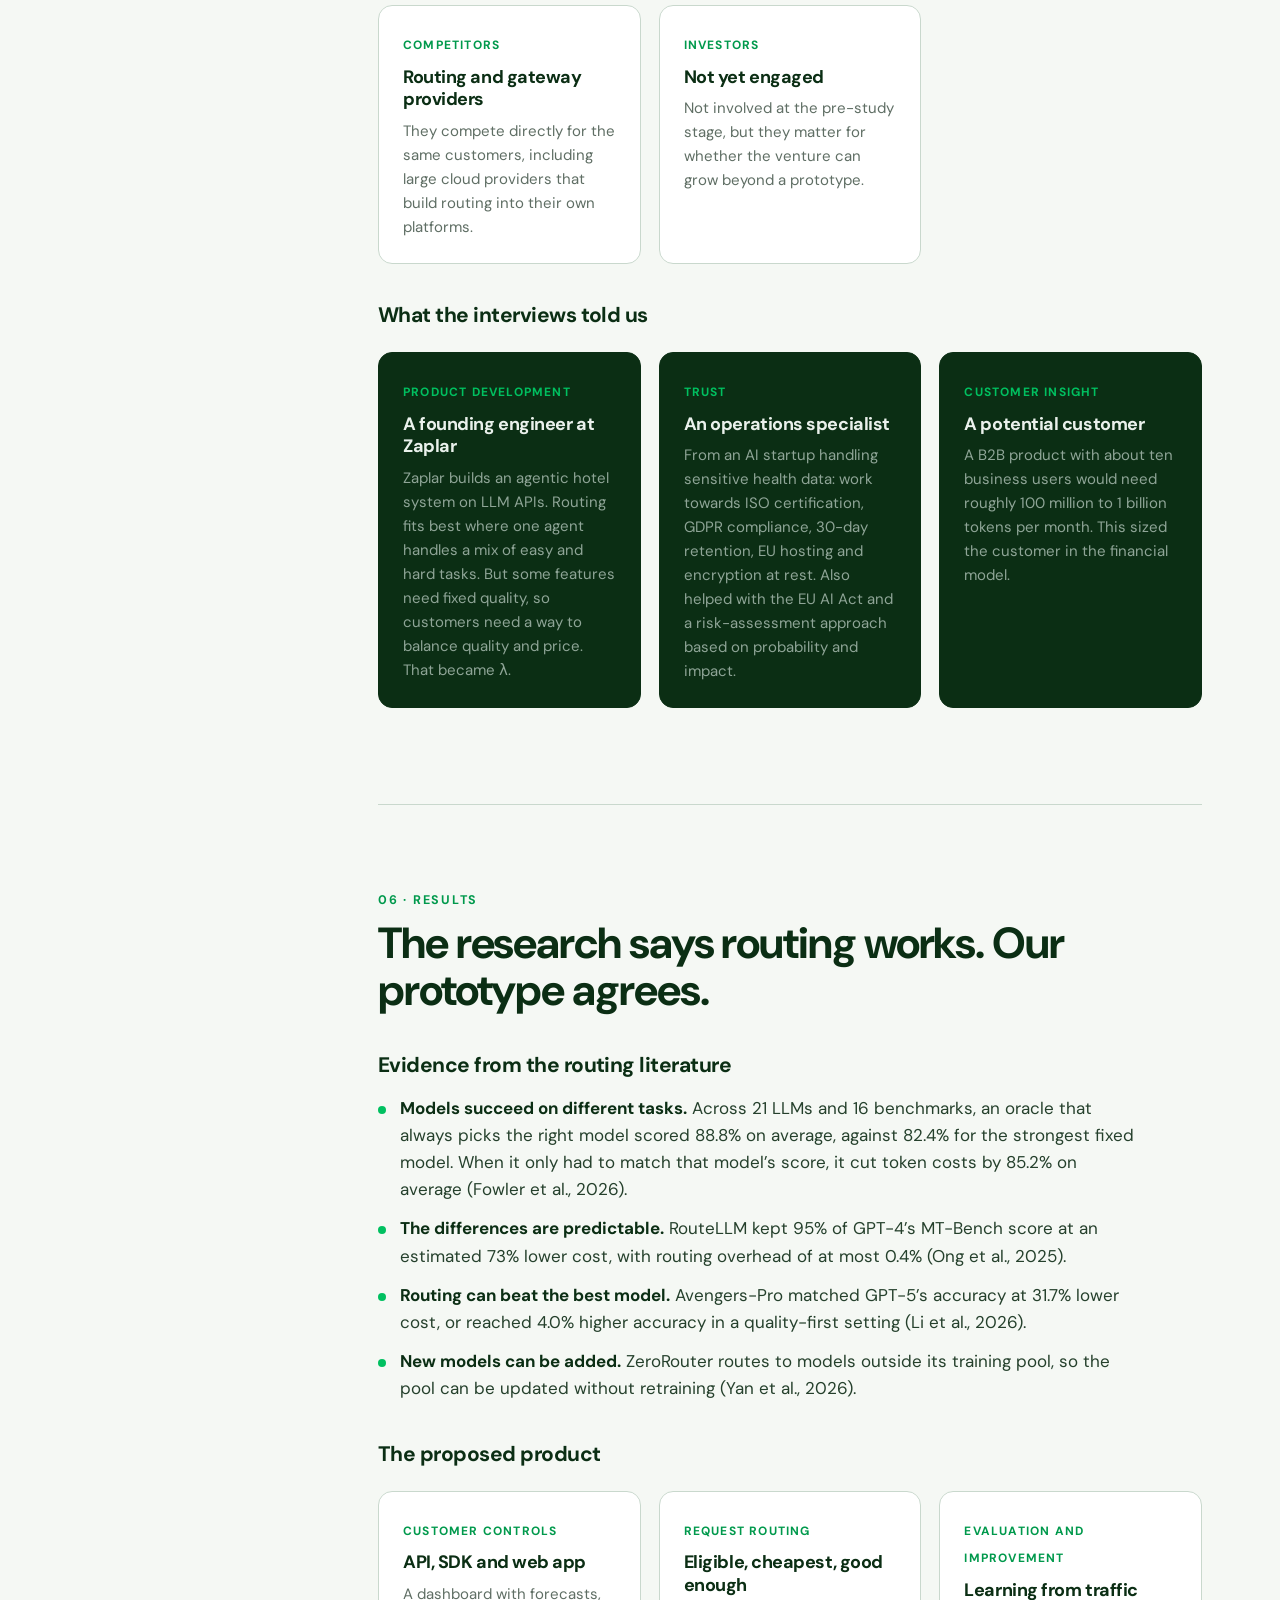
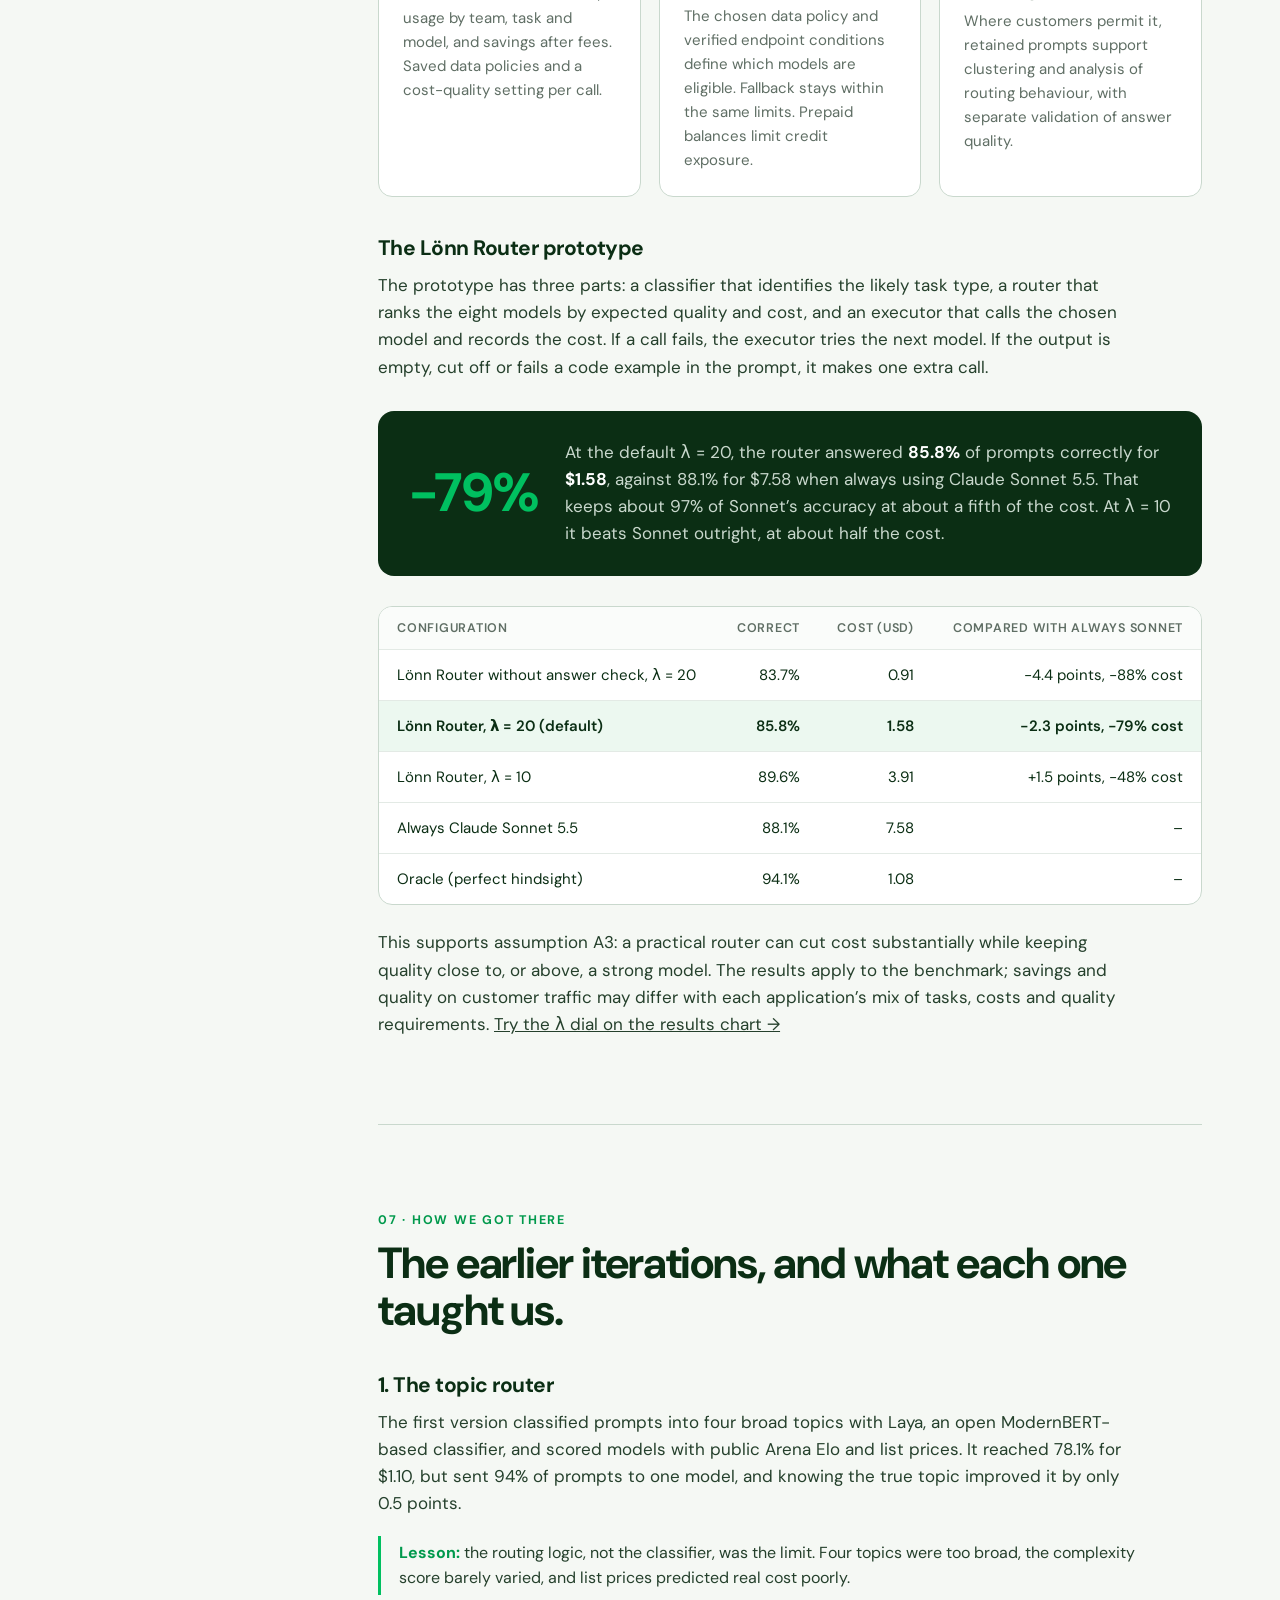
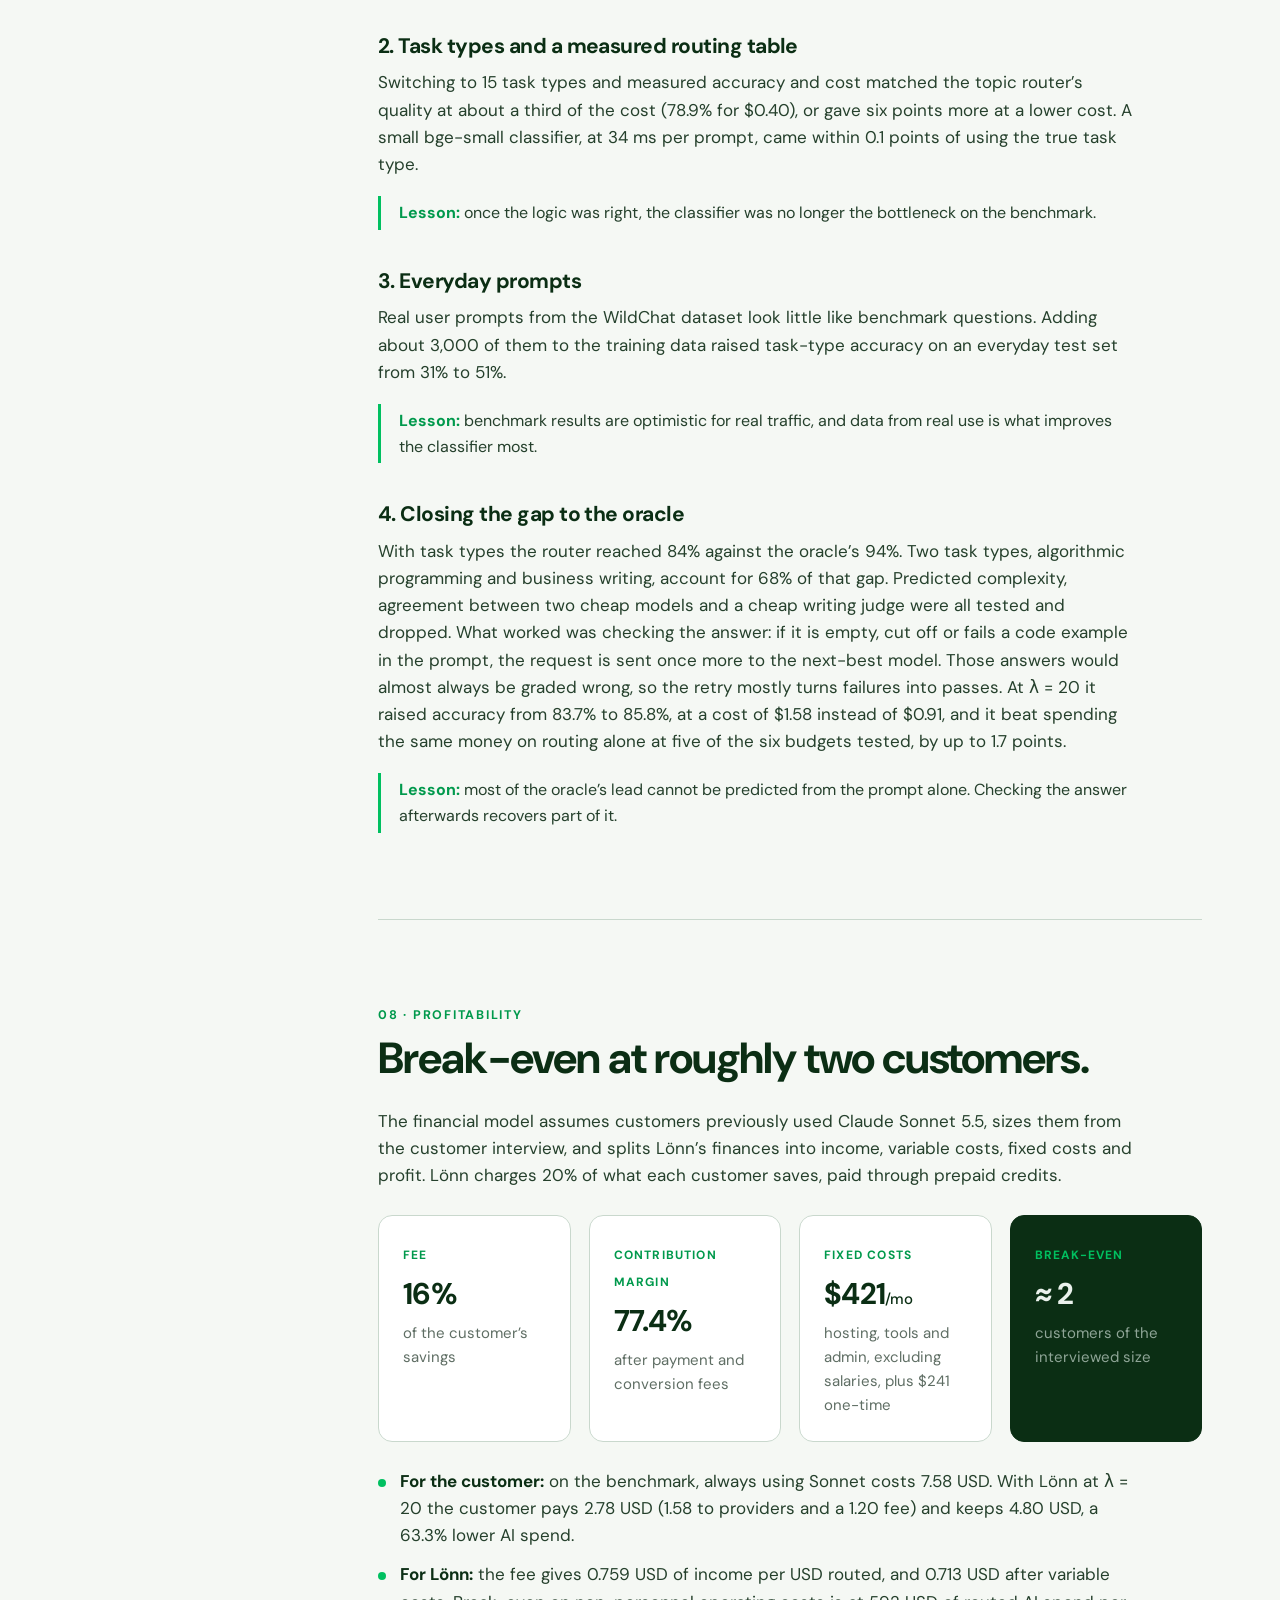
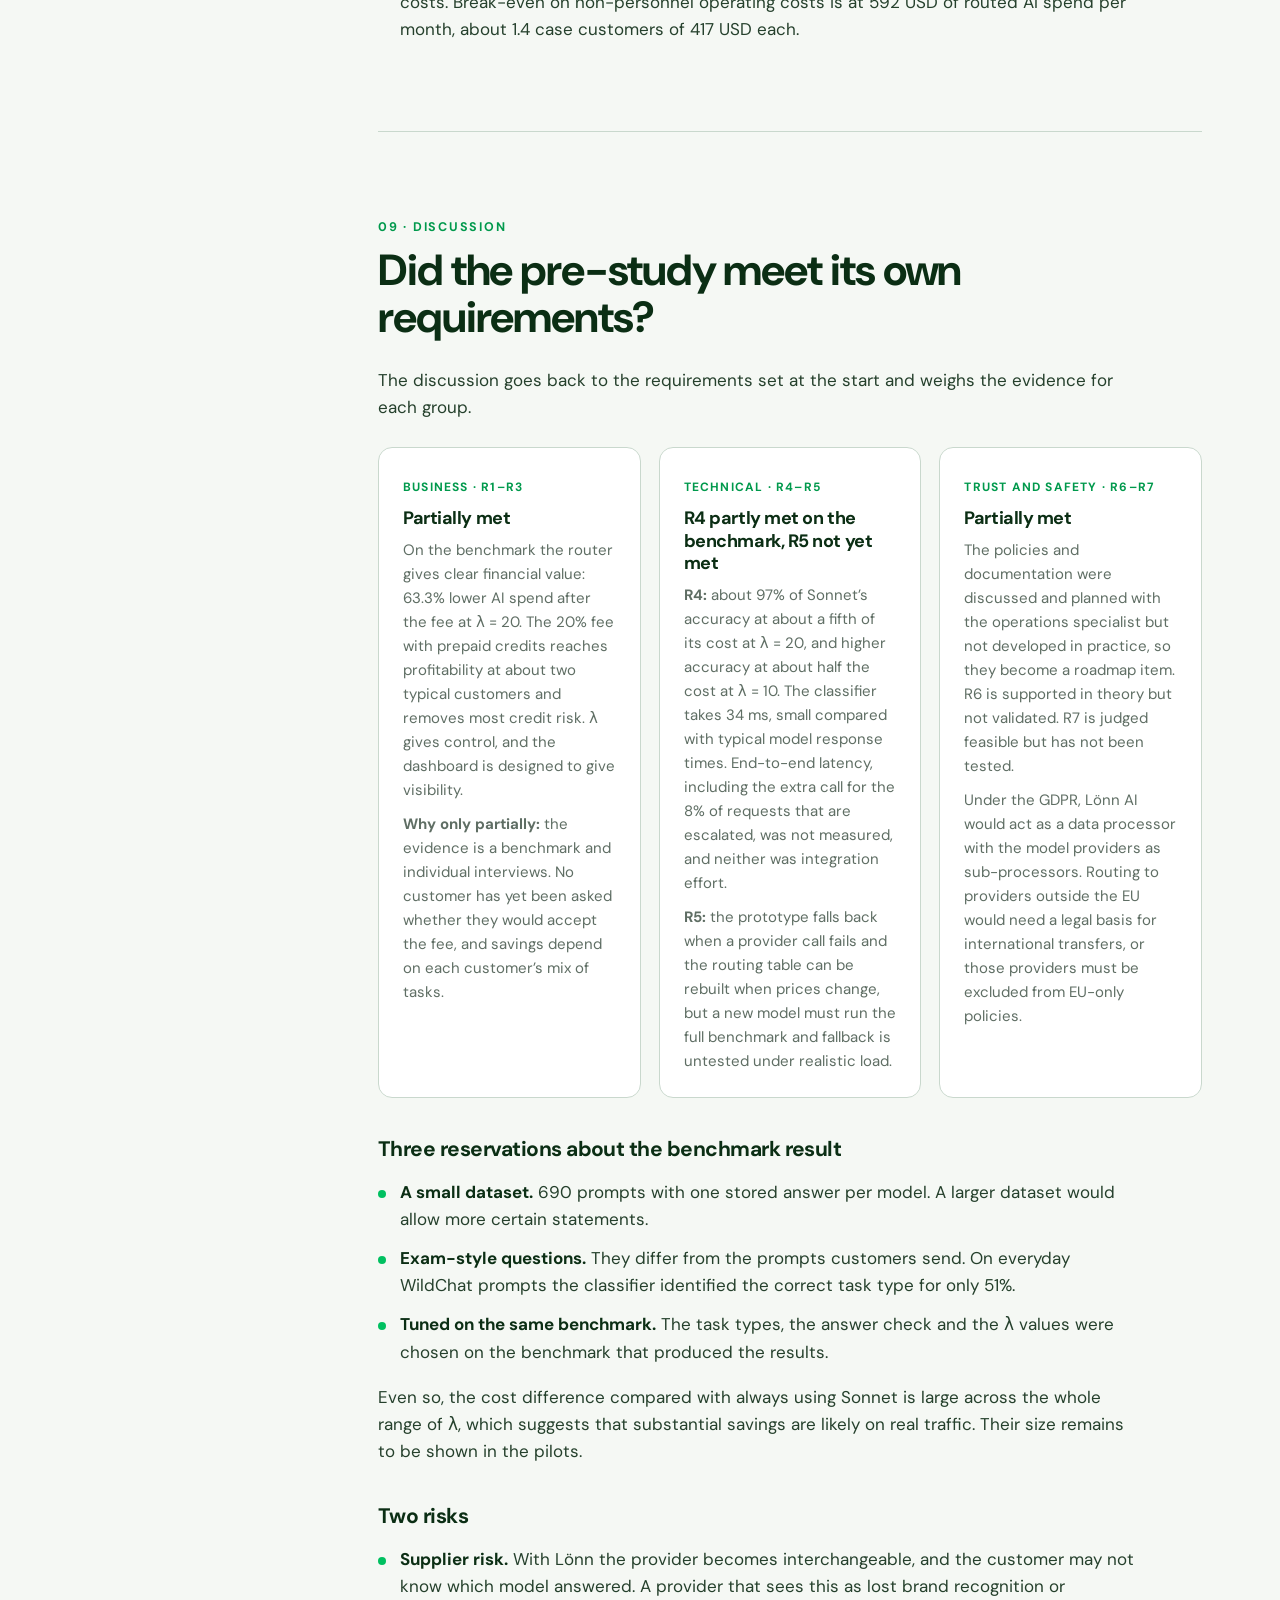
==== commit 9d586427: "Pre-study: update the summary to the final report (11 November 2026) Co-Authored-By: Claude Fable 5." ====
--- a/prestudy.html
+++ b/prestudy.html
@@ -10,7 +10,7 @@
 <link rel="preconnect" href="https://fonts.googleapis.com">
 <link rel="preconnect" href="https://fonts.gstatic.com" crossorigin>
 <link href="https://fonts.googleapis.com/css2?family=DM+Sans:opsz,wght@9..40,400;9..40,500;9..40,600;9..40,700&display=swap" rel="stylesheet">
-<link rel="stylesheet" href="assets/css/style.css?v=202611111758">
+<link rel="stylesheet" href="assets/css/style.css?v=202611111804">
 </head>
 <body>
 <div class="progress" aria-hidden="true"></div>
@@ -35,9 +35,9 @@
 <section class="dark ps-hero">
   <div class="hero-glow"></div>
   <div class="wrap" style="position:relative;z-index:2">
-    <span class="eyebrow reveal">The pre-study</span>
+    <span class="eyebrow reveal">The pre-study · Cost, quality and trust in LLM routing</span>
     <h1 class="h-l reveal" style="--d:.06s">Can a router cut LLM costs <span class="g">without cutting quality?</span></h1>
-    <p class="q reveal" style="--d:.14s">What if companies could get the quality they need from AI without constantly deciding which model to use, and understand exactly where their money goes?</p>
+    <p class="q reveal" style="--d:.14s">The pre-study concludes that Lönn AI is feasible and commercially promising, and recommends pilots with partner companies, first in shadow mode, to validate savings on real traffic.</p>
     <div class="ps-meta reveal" style="--d:.22s">
       <div><b data-count="690">690</b>benchmark prompts</div>
       <div><b data-count="8">8</b>candidate models</div>
@@ -52,6 +52,7 @@
   <aside class="toc" aria-label="Contents">
     <div class="t">Contents</div>
     <ol>
+      <li><a href="#brief">In brief</a></li>
       <li><a href="#intro">Introduction</a></li>
       <li><a href="#method">Method</a></li>
       <li><a href="#assumptions">Assumptions</a></li>
@@ -68,6 +69,19 @@
 
   <main class="ps-content">
 
+    <!-- IN BRIEF -->
+    <section class="ps-sec" id="brief">
+      <span class="eyebrow">In brief</span>
+      <h2 class="reveal">The pre-study in five points.</h2>
+      <ul class="bullets">
+        <li class="reveal"><b>The problem is twofold.</b> Not every request needs the same capability, so a single model either wastes money on routine tasks or compromises demanding ones. And the total bill does not show which features or workflows generated the spending.</li>
+        <li class="reveal"><b>Lönn AI addresses both</b> as a single API layer between a company’s applications and its LLM providers. It identifies the type of task and sends each request to the model with the best balance of quality and cost, within the company’s data-handling requirements. One parameter, λ, sets how much quality to trade for lower cost.</li>
+        <li class="reveal"><b>On the benchmark it works.</b> At λ = 20 the Lönn Router answered 85.8% of 690 prompts correctly for 1.58 USD, against 88.1% for 7.58 USD when always using Claude Sonnet 5.5. At λ = 10 it reached 89.6% at about half the cost. On everyday prompts the classifier identified the task type for only 51%, so benchmark results are likely optimistic.</li>
+        <li class="reveal"><b>The business case holds on paper.</b> With a fee of 20% of the savings, a customer moving from Claude Sonnet 5.5 still cuts AI spend by about 63%, and Lönn AI covers its non-personnel operating costs at roughly two customers.</li>
+        <li class="reveal"><b>The requirements are partly met.</b> Cost and quality (R4) is partly met on the benchmark, reliability (R5) is not yet met, and the business and trust requirements are partly met. Cost tracking, billing and the data-handling safeguards were designed but not implemented.</li>
+      </ul>
+    </section>
+
     <!-- 1 INTRO -->
     <section class="ps-sec" id="intro">
       <span class="eyebrow">01 · Introduction</span>
@@ -95,19 +109,19 @@
       </div>
 
       <h3>Solution</h3>
-      <p class="reveal">Lönn AI sits between a company’s applications and its AI providers as a single API layer. It handles model selection and makes the resulting spending visible.</p>
-      <ul class="bullets">
-        <li class="reveal"><b>Routing.</b> Each task goes to a suitable model, based on the quality it requires, the cost of serving it and the company’s security and data-processing requirements. The choices stay aligned as models and prices change, without developers having to monitor the market by hand.</li>
-        <li class="reveal"><b>Cost tracking.</b> The same layer connects spending to the features, workflows and customer activities behind it. Developers see what their applications cost to run, and finance sees what drives expenditure.</li>
+      <p class="reveal">Lönn AI aims to help companies get the quality they need from AI without selecting a model for every request, while giving them more visibility and control over their AI spending. The solution has two connected components.</p>
+      <ul class="bullets">
+        <li class="reveal"><b>An API-based routing system.</b> It sits between a company’s applications and its AI providers and automatically selects a suitable model for each request, based on estimated quality, cost and security requirements. The balance is kept as models and prices change, without developers having to keep reassessing alternatives.</li>
+        <li class="reveal"><b>A web application.</b> An interactive dashboard where companies monitor usage and spending, analyse routing decisions, compare available models and set preferences for quality, cost and security. The system is also designed to connect spending to the projects, applications and teams responsible for it.</li>
       </ul>
 
       <h3>Scope</h3>
-      <p class="reveal">The pre-study covers organisations that integrate hosted LLMs into their own products and workflows through token-billed APIs, not subscriptions to ready-made chat assistants such as ChatGPT or Microsoft Copilot. It evaluates technical, commercial and regulatory feasibility along two tracks. The intended product and the prototype are not identical.</p>
+      <p class="reveal">The pre-study is limited to the use of LLMs through APIs, where companies send requests from their own products, tools or workflows and pay per token. Subscriptions to chat assistants such as ChatGPT or Microsoft Copilot fall outside the scope. It has two aims.</p>
       <div class="cards">
-        <div class="card reveal"><span class="tag">Track 1 · Theoretical</span><h4>The intended product</h4><p>Defines and evaluates the full product from academic literature, provider documentation, participatory design interviews and financial modelling: the routing architecture, expenditure attribution and customer controls, data governance and the commercial model.</p></div>
-        <div class="card dk reveal" style="--d:.06s"><span class="tag">Track 2 · Empirical</span><h4>The prototype</h4><p>Tests whether automated model selection cuts cost while preserving answer quality. Every tested prompt needs paid API calls, so it is limited to the core routing mechanism, evaluated offline on a fixed benchmark with a limited pool of models.</p></div>
-      </div>
-      <p class="reveal">Cost tracking, billing, data-security enforcement and prompt compression are not implemented in the prototype. They are covered conceptually in the product design and in the roadmap.</p>
+        <div class="card reveal"><span class="tag">Aim 1 · Theoretical</span><h4>Can routing form a viable business?</h4><p>Analyse how LLM routing can reduce the cost of using LLMs while maintaining answer quality, and whether this can form the basis of a viable business.</p></div>
+        <div class="card dk reveal" style="--d:.06s"><span class="tag">Aim 2 · Prototype</span><h4>Can it be built?</h4><p>Build a prototype of the core routing mechanism: identify the type of task and choose a suitable model, within a pool of eight models. It was developed under financial constraints and evaluated in a controlled setting, not on real customer traffic.</p></div>
+      </div>
+      <p class="reveal">Prompt compression, cost tracking and billing fall outside the prototype, and data security is treated only theoretically. Their future development is described in the roadmap.</p>
     </section>
 
     <!-- 2 METHOD -->
@@ -116,14 +130,14 @@
       <h2 class="reveal">An iterative feasibility study, with one method per assumption.</h2>
       <p class="reveal">The team listed the technical, business and trust assumptions the service depends on and chose a way to test each. Findings from one activity fed the next: stakeholder feedback shaped which routing decisions customers control, prototype comparisons guided the routing logic, and the measured cost difference fed the financial model.</p>
       <div class="cards">
-        <div class="card reveal"><span class="tag">Literature &amp; market</span><h4>Routing research and competitors</h4><p>Do models succeed on different requests, can a router predict which one to use, and can new models be added without retraining? Competitors compared by customers, routing, controls and pricing. Provider documentation reviewed for processing location, retention and training use.</p></div>
+        <div class="card reveal"><span class="tag">Literature &amp; market</span><h4>Routing research and competitors</h4><p>Do models succeed on different requests, can a router predict which one to use, and can new models be added without retraining? Competitors grouped by product focus and deployment model. Provider documentation reviewed for processing location, retention and training use.</p></div>
         <div class="card reveal" style="--d:.06s"><span class="tag">Participatory design</span><h4>Three consultations</h4><p>A founding engineer at a YC-backed startup, an operations specialist in sensitive data handling, and a potential customer on expected token volumes.</p></div>
         <div class="card reveal"><span class="tag">Prototype</span><h4>Benchmark evaluation</h4><p>Routing strategies replayed against stored outputs from every model, so versions can be compared on identical requests with a known grade and cost.</p></div>
         <div class="card reveal" style="--d:.06s"><span class="tag">Financial</span><h4>Profitability model</h4><p>Gross savings from the benchmark, the proposed fee, variable and fixed costs, and break-even expressed in customers.</p></div>
       </div>
 
       <h3>The benchmark</h3>
-      <p class="reveal">690 prompts across five task families: maths (MATH-500), programming (HumanEval+, MBPP+, LiveCodeBench), knowledge (MMLU-Pro, GPQA Diamond, ARC-Challenge), instruction following (IFEval) and business writing (WritingBench). Each of the eight models answered every prompt once, giving 5,520 outputs, each stored with its grade and billed cost, including reasoning tokens. Grading used reference answers, executable tests, rule-based checks or an LLM judge with the WritingBench rubric, depending on the task.</p>
+      <p class="reveal">690 prompts across five task families: 150 in mathematics (MATH-500), 200 in programming (HumanEval+, MBPP+, LiveCodeBench), 200 in knowledge (MMLU-Pro, GPQA Diamond, ARC-Challenge), 80 in instruction following (IFEval) and 60 in business writing (WritingBench), sampled with a fixed random seed. Each of the eight models answered every prompt once, giving 5,520 outputs, each stored with its grade and billed cost, including reasoning tokens. Grading used reference answers, executable tests, rule-based checks or an LLM judge with the WritingBench rubric, depending on the task.</p>
       <div class="table-wrap reveal">
         <table>
           <thead><tr><th>Model</th><th class="num">Output price (USD / M tokens)</th><th class="num">Correct (excl. writing)</th><th class="num">Billed cost, 690 prompts</th></tr></thead>
@@ -175,7 +189,7 @@
           <p style="margin-top:10px"><b>R6–R7</b> Settings for processing location, retention and training use, including zero data retention; security controls, agreements and documented procedures.</p>
         </div>
       </div>
-      <p class="reveal">On trust, Lönn matches each customer’s settings against verified provider endpoint conditions to decide which models are eligible for a request, and re-checks those conditions periodically and after relevant changes. ISO/IEC 27001 certification is optional, so the initial approach relies on documented controls, processing agreements and implementation evidence. Whether customers accept this level of assurance is still an assumption to validate.</p>
+      <p class="reveal">On trust, Lönn is designed to match each customer’s settings against verified provider endpoint conditions to decide which models are eligible for a request, and to re-check those conditions periodically and after relevant changes. ISO/IEC 27001 certification is optional, so the initial approach relies on documented controls, processing agreements and implementation evidence. Whether customers accept this level of assurance is still an assumption to validate.</p>
     </section>
 
     <!-- 4 MARKET -->
@@ -192,7 +206,7 @@
         <table class="wraptable">
           <thead><tr><th>Segment</th><th>What it is</th><th>Key competitors</th></tr></thead>
           <tbody>
-            <tr class="hl"><td>Multi-model routing platforms<br><span class="pill">Lönn’s segment</span></td><td class="wrapcell">One API to many models, routing on quality, cost, latency and availability</td><td class="wrapcell">OpenRouter, Martian, MegaRouter, Requesty, Not Diamond, Vercel AI Gateway, Hugging Face, Eden AI</td></tr>
+            <tr class="hl"><td>Multi-model routing platforms<br><span class="pill">Lönn’s segment</span></td><td class="wrapcell">One API to many models, routing on quality, cost, latency and availability</td><td class="wrapcell">OpenRouter, Martian, MegaRouter, Requesty, Not Diamond, Vercel AI Gateway, Eden AI</td></tr>
             <tr><td>Enterprise AI gateways</td><td class="wrapcell">Central control of AI traffic: governance, security, budgets, observability</td><td class="wrapcell">Portkey, TrueFoundry, Cloudflare AI Gateway</td></tr>
             <tr><td>Self-hostable AI gateways</td><td class="wrapcell">Gateway software running in the customer’s own infrastructure</td><td class="wrapcell">LiteLLM, Kong AI Gateway, Helicone, Bifrost</td></tr>
             <tr><td>Cloud-native AI routing</td><td class="wrapcell">Routing built into a hyperscaler environment</td><td class="wrapcell">Microsoft Foundry, AWS Bedrock, Google Vertex AI, Oracle OCI</td></tr>
@@ -201,7 +215,7 @@
       </div>
       <p class="reveal">Lönn mainly targets the multi-model routing segment. The adjacent segments still matter: as cloud platforms and enterprise gateways add models and routing features, they could overlap more with it.</p>
       <h3>Positioning</h3>
-      <p class="reveal">Lönn should be positioned between the broad model access of platforms such as OpenRouter and the more intelligence-driven routing of companies such as Martian. The aim is not to compete on the number of models and providers, but to make better decisions across a diverse and complementary set of them, with cost-efficient inference that keeps output quality. As a dynamic optimisation layer that keeps adjusting as prices and models change, it can also give customers more stable quality and more predictable spending.</p>
+      <p class="reveal">Lönn should be positioned between the broad model access of platforms such as OpenRouter and the more intelligence-driven routing of companies such as Martian. The aim is not to compete on the number of models and providers, but to make better decisions across a diverse and complementary set of them, with cost-efficient model selection that keeps output quality. The web application is a second part of the differentiation: its dashboard and data-handling settings give customers visibility and control alongside the routing. As a dynamic optimisation layer that keeps adjusting as prices and models change, it can also give customers more stable quality and more predictable spending.</p>
     </section>
 
     <!-- 5 STAKEHOLDERS -->
@@ -211,7 +225,7 @@
       <div class="cards three">
         <div class="card reveal"><span class="tag">Customers</span><h4>Two roles in one company</h4><p>Companies that use LLM provider APIs and pay for the tokens. Leadership or the budget owner (a CTO or head of engineering) decides and wants lower, more predictable cost with maintained quality. Developers integrate and want a small change that doesn’t alter how the app behaves.</p></div>
         <div class="card reveal" style="--d:.06s"><span class="tag">LLM providers</span><h4>Suppliers of every request</h4><p>Without their models there is no product. A price change, a limit on access or a competing feature from a large provider can change the conditions quickly. Using several providers reduces this dependence.</p></div>
-        <div class="card reveal" style="--d:.12s"><span class="tag">Regulators</span><h4>GDPR and the EU AI Act</h4><p>They shape what data can pass through the product and how it can be stored. Where data is processed and whether it is stored affects both the design and customer trust.</p></div>
+        <div class="card reveal" style="--d:.12s"><span class="tag">Regulators</span><h4>GDPR and the EU AI Act</h4><p>They shape what data can pass through the product and how it can be stored. Where data is processed and whether it is stored affects both the design and customer trust. The rules are enforced by national data protection authorities (in Sweden, IMY) and, for the AI Act, by market surveillance authorities and the EU AI Office.</p></div>
         <div class="card reveal"><span class="tag">Competitors</span><h4>Routing and gateway providers</h4><p>They compete directly for the same customers, including large cloud providers that build routing into their own platforms.</p></div>
         <div class="card reveal" style="--d:.06s"><span class="tag">Investors</span><h4>Not yet engaged</h4><p>Not involved at the pre-study stage, but they matter for whether the venture can grow beyond a prototype.</p></div>
       </div>
@@ -231,7 +245,7 @@
 
       <h3>Evidence from the routing literature</h3>
       <ul class="bullets">
-        <li class="reveal"><b>Models succeed on different tasks.</b> Across 21 LLMs and 16 benchmarks, an oracle that always picks the right model scored 88% on average, against 82.4% for the strongest fixed model. When it only had to match that model’s score, it cut token costs by 85.2% on average (Fowler et al., 2026).</li>
+        <li class="reveal"><b>Models succeed on different tasks.</b> Across 21 LLMs and 16 benchmarks, an oracle that always picks the right model scored 88.8% on average, against 82.4% for the strongest fixed model. When it only had to match that model’s score, it cut token costs by 85.2% on average (Fowler et al., 2026).</li>
         <li class="reveal"><b>The differences are predictable.</b> RouteLLM kept 95% of GPT-4’s MT-Bench score at an estimated 73% lower cost, with routing overhead of at most 0.4% (Ong et al., 2025).</li>
         <li class="reveal"><b>Routing can beat the best model.</b> Avengers-Pro matched GPT-5’s accuracy at 31.7% lower cost, or reached 4.0% higher accuracy in a quality-first setting (Li et al., 2026).</li>
         <li class="reveal"><b>New models can be added.</b> ZeroRouter routes to models outside its training pool, so the pool can be updated without retraining (Yan et al., 2026).</li>
@@ -279,7 +293,7 @@
       <p class="reveal">Real user prompts from the WildChat dataset look little like benchmark questions. Adding about 3,000 of them to the training data raised task-type accuracy on an everyday test set from 31% to 51%.</p>
       <p class="lesson reveal"><b>Lesson:</b> benchmark results are optimistic for real traffic, and data from real use is what improves the classifier most.</p>
       <h3>4. Closing the gap to the oracle</h3>
-      <p class="reveal">With task types the router reached 84% against the oracle’s 94%. Two task types, algorithmic programming and business writing, account for 68% of that gap. Predicted complexity, agreement between two cheap models and a cheap writing judge were all tested and dropped. What worked was checking the answer: if it is empty, cut off or fails a code example in the prompt, the request is sent once more to the next-best model. Those answers would almost always be graded wrong, so the retry mostly turns failures into passes. At λ = 20 it raised accuracy from 83.7% to 85.8%, at a cost of $1.58 instead of $0.91, and at most of the budgets tested it beat spending the same money on routing alone.</p>
+      <p class="reveal">With task types the router reached 84% against the oracle’s 94%. Two task types, algorithmic programming and business writing, account for 68% of that gap. Predicted complexity, agreement between two cheap models and a cheap writing judge were all tested and dropped. What worked was checking the answer: if it is empty, cut off or fails a code example in the prompt, the request is sent once more to the next-best model. Those answers would almost always be graded wrong, so the retry mostly turns failures into passes. At λ = 20 it raised accuracy from 83.7% to 85.8%, at a cost of $1.58 instead of $0.91, and it beat spending the same money on routing alone at five of the six budgets tested, by up to 1.7 points.</p>
       <p class="lesson reveal"><b>Lesson:</b> most of the oracle’s lead cannot be predicted from the prompt alone. Checking the answer afterwards recovers part of it.</p>
     </section>
 
@@ -291,12 +305,12 @@
       <div class="cards four">
         <div class="card reveal"><span class="tag">Fee</span><h4 style="font-size:30px" data-count="20" data-suf="%">20%</h4><p>of the customer’s savings</p></div>
         <div class="card reveal" style="--d:.06s"><span class="tag">Contribution margin</span><h4 style="font-size:30px" data-count="93.8" data-dec="1" data-suf="%">93.8%</h4><p>after payment and conversion fees</p></div>
-        <div class="card reveal" style="--d:.12s"><span class="tag">Fixed costs</span><h4 style="font-size:30px">$421<small style="font-size:15px;font-weight:500">/mo</small></h4><p>hosting, tools and admin, plus $241 one-time</p></div>
+        <div class="card reveal" style="--d:.12s"><span class="tag">Fixed costs</span><h4 style="font-size:30px">$421<small style="font-size:15px;font-weight:500">/mo</small></h4><p>hosting, tools and admin, excluding salaries, plus $241 one-time</p></div>
         <div class="card dk reveal" style="--d:.18s"><span class="tag">Break-even</span><h4 style="font-size:30px">≈ 2</h4><p>customers of the interviewed size</p></div>
       </div>
       <ul class="bullets">
-        <li class="reveal"><b>For the customer:</b> at λ = 20, AI spend falls by 63.3% after the service fee, for the assumed typical customer.</li>
-        <li class="reveal"><b>For Lönn:</b> the fee gives 0.759 USD of income per USD routed, and 0.713 USD after variable costs. Break-even is at 592 USD of routed AI spend per month.</li>
+        <li class="reveal"><b>For the customer:</b> on the benchmark, always using Sonnet costs 7.58 USD. With Lönn at λ = 20 the customer pays 2.78 USD (1.58 to providers and a 1.20 fee) and keeps 4.80 USD, a 63.3% lower AI spend.</li>
+        <li class="reveal"><b>For Lönn:</b> the fee gives 0.759 USD of income per USD routed, and 0.713 USD after variable costs. Break-even on non-personnel operating costs is at 592 USD of routed AI spend per month, about 1.4 case customers of 417 USD each.</li>
       </ul>
     </section>
 
@@ -310,27 +324,43 @@
           <span class="tag">Business · R1–R3</span>
           <h4>Partially met</h4>
           <p>On the benchmark the router gives clear financial value: 63.3% lower AI spend after the fee at λ = 20. The 20% fee with prepaid credits reaches profitability at about two typical customers and removes most credit risk. λ gives control, and the dashboard is designed to give visibility.</p>
-          <p style="margin-top:10px"><b>Why only partially:</b> the evidence is a benchmark and single interviews. No customer has yet been asked whether they would pay the fee, and savings depend on each customer’s mix of tasks.</p>
+          <p style="margin-top:10px"><b>Why only partially:</b> the evidence is a benchmark and individual interviews. No customer has yet been asked whether they would accept the fee, and savings depend on each customer’s mix of tasks.</p>
         </div>
         <div class="card reveal" style="--d:.06s">
           <span class="tag">Technical · R4–R5</span>
-          <h4>Met on the benchmark</h4>
-          <p>About 97% of Sonnet’s accuracy at about a fifth of its cost at λ = 20, and higher accuracy at about half the cost at λ = 10. The classifier takes 34 ms, so the router’s own overhead is negligible. The prototype falls back when a provider call fails, and the routing table can be rebuilt when prices change.</p>
-          <p style="margin-top:10px"><b>Reservations:</b> only 690 prompts with one stored answer per model, and exam-style questions rather than real customer prompts. A new model must run the full benchmark, and fallback is untested under realistic load.</p>
+          <h4>R4 partly met on the benchmark, R5 not yet met</h4>
+          <p><b>R4:</b> about 97% of Sonnet’s accuracy at about a fifth of its cost at λ = 20, and higher accuracy at about half the cost at λ = 10. The classifier takes 34 ms, small compared with typical model response times. End-to-end latency, including the extra call for the 8% of requests that are escalated, was not measured, and neither was integration effort.</p>
+          <p style="margin-top:10px"><b>R5:</b> the prototype falls back when a provider call fails and the routing table can be rebuilt when prices change, but a new model must run the full benchmark and fallback is untested under realistic load.</p>
         </div>
         <div class="card reveal" style="--d:.12s">
           <span class="tag">Trust and safety · R6–R7</span>
-          <h4>Planned, not yet built</h4>
-          <p>The data-handling settings, security controls and documentation were discussed and planned with an operations specialist at an AI startup that handles sensitive health data, but not developed in practice. Building them is a roadmap item.</p>
-          <p style="margin-top:10px"><b>Priorities named:</b> EU hosting, GDPR compliance, encryption, a 30-day retention limit and working towards ISO certification.</p>
-        </div>
-      </div>
-      <h3>Two risks the discussion raises</h3>
+          <h4>Partially met</h4>
+          <p>The policies and documentation were discussed and planned with the operations specialist but not developed in practice, so they become a roadmap item. R6 is supported in theory but not validated. R7 is judged feasible but has not been tested.</p>
+          <p style="margin-top:10px">Under the GDPR, Lönn AI would act as a data processor with the model providers as sub-processors. Routing to providers outside the EU would need a legal basis for international transfers, or those providers must be excluded from EU-only policies.</p>
+        </div>
+      </div>
+      <h3>Three reservations about the benchmark result</h3>
+      <ul class="bullets">
+        <li class="reveal"><b>A small dataset.</b> 690 prompts with one stored answer per model. A larger dataset would allow more certain statements.</li>
+        <li class="reveal"><b>Exam-style questions.</b> They differ from the prompts customers send. On everyday WildChat prompts the classifier identified the correct task type for only 51%.</li>
+        <li class="reveal"><b>Tuned on the same benchmark.</b> The task types, the answer check and the λ values were chosen on the benchmark that produced the results.</li>
+      </ul>
+      <p class="reveal">Even so, the cost difference compared with always using Sonnet is large across the whole range of λ, which suggests that substantial savings are likely on real traffic. Their size remains to be shown in the pilots.</p>
+      <h3>Two risks</h3>
       <ul class="bullets">
         <li class="reveal"><b>Supplier risk.</b> With Lönn the provider becomes interchangeable, and the customer may not know which model answered. A provider that sees this as lost brand recognition or customer relationships can raise prices or restrict access, as when Anthropic cut Windsurf’s access to Claude in 2025 (Zeff, 2025). A pool spread across several providers reduces the risk, but losing the strongest models would lower the value of the whole product.</li>
         <li class="reveal"><b>Security against savings.</b> Stricter data-processing requirements leave fewer eligible providers, and several of the cheaper models may be excluded. Customers with very strict requirements may save much less than the benchmark suggests.</li>
       </ul>
-      <p class="reveal">Even with these reservations, the gap to always using Sonnet is large across the whole range of λ, which the report takes as a strong signal that the technical requirements can be met in practice.</p>
+      <h3>Limitations</h3>
+      <ul class="bullets">
+        <li class="reveal">With 690 exam-style prompts and one stored answer per model, small differences between configurations are uncertain.</li>
+        <li class="reveal">The writing tasks were graded by an LLM judge, which may favour some models.</li>
+        <li class="reveal">The oracle is an optimistic upper bound, because it benefits from answers that were correct by chance.</li>
+        <li class="reveal">The participatory design evidence comes from three individual interviews.</li>
+        <li class="reveal">The data-handling safeguards, cost attribution and dashboard are designs that have not yet been implemented or tested.</li>
+      </ul>
+      <h3>Final remarks</h3>
+      <p class="reveal">On the benchmark, the pre-study gives a clear answer: routing lowers the cost of LLM use while keeping answer quality close to that of a strong model, the prototype shows that the approach can be implemented, and the business can cover its non-personnel operating costs with a few customers. What remains is to show the same on real customer traffic, and the roadmap sets out how Lönn AI will get there.</p>
     </section>
 
     <!-- 10 ROADMAP -->
@@ -341,7 +371,7 @@
         <li class="reveal"><div><b>Find initial partners</b><span>A small number of companies that rely on LLM APIs in their products, for example AI-heavy startups in Stockholm such as Legora or Lovable, or growing startups such as Zaplar. Pilot partners pay only model costs. In return they share usage data on agreed terms, give feedback and let Lönn name them as partners.</span></div></li>
         <li class="reveal"><div><b>Run pilots</b><span>Start in shadow mode, where the router only records what it would have chosen, then gradually take over real traffic.</span></div></li>
         <li class="reveal"><div><b>Prepare for launch</b><span>Build the pilot data and insights into the product. Partners move to standard pricing as the first paying customers.</span></div></li>
-        <li class="reveal"><div><b>Go live</b><span>Any company can create an account, get a Lönn API key and route its requests. Break-even is the first commercial milestone.</span></div></li>
+        <li class="reveal"><div><b>Go live</b><span>Any company can create an account, get a Lönn API key and route its requests.</span></div></li>
         <li class="reveal"><div><b>Grow after launch</b><span>Use partners as references and growing usage data to keep improving the router.</span></div></li>
       </ol>
       <h3>Technical next steps</h3>
@@ -363,9 +393,11 @@
       <h2 class="reveal">How the report was made, and by whom.</h2>
       <h3>Use of AI</h3>
       <p class="reveal">AI was used in line with the course examiners’ guidelines, always as a tool with a human driving the work: to reformulate parts of the text for grammar and flow, to help build the Excel workbook for the financial model, and for coding.</p>
+      <h3>The report</h3>
+      <p class="reveal">“Lönn AI: Cost, quality and trust in LLM routing” is a pre-study written in the course DH2465 Computer Science, Business and Management at KTH Royal Institute of Technology, dated 11 November 2026. The source code is at <a href="https://github.com/emrailklmin/Lonn">github.com/emrailklmin/Lonn</a>.</p>
       <h3>The team</h3>
       <div class="team">
-        <a href="mailto:jbrismar@kth.se">jbrismar@kth.se</a><a href="mailto:erikmall@kth.se">erikmall@kth.se</a><a href="mailto:spiik@kth.se">spiik@kth.se</a><a href="mailto:noaw@kth.se">noaw@kth.se</a><a href="mailto:hestra@kth.se">hestra@kth.se</a>
+        <a href="mailto:jbrismar@kth.se">Joel Brismar</a><a href="mailto:erikmall@kth.se">Erik Mallmin</a><a href="mailto:spiik@kth.se">William Spiik</a><a href="mailto:hestra@kth.se">Henrik Strand</a><a href="mailto:noaw@kth.se">Noa Westerlund</a>
       </div>
     </section>
   </main>
@@ -392,6 +424,6 @@
   </div>
 </footer>
 
-<script src="assets/js/main.js?v=202611111758"></script>
+<script src="assets/js/main.js?v=202611111804"></script>
 </body>
 </html>
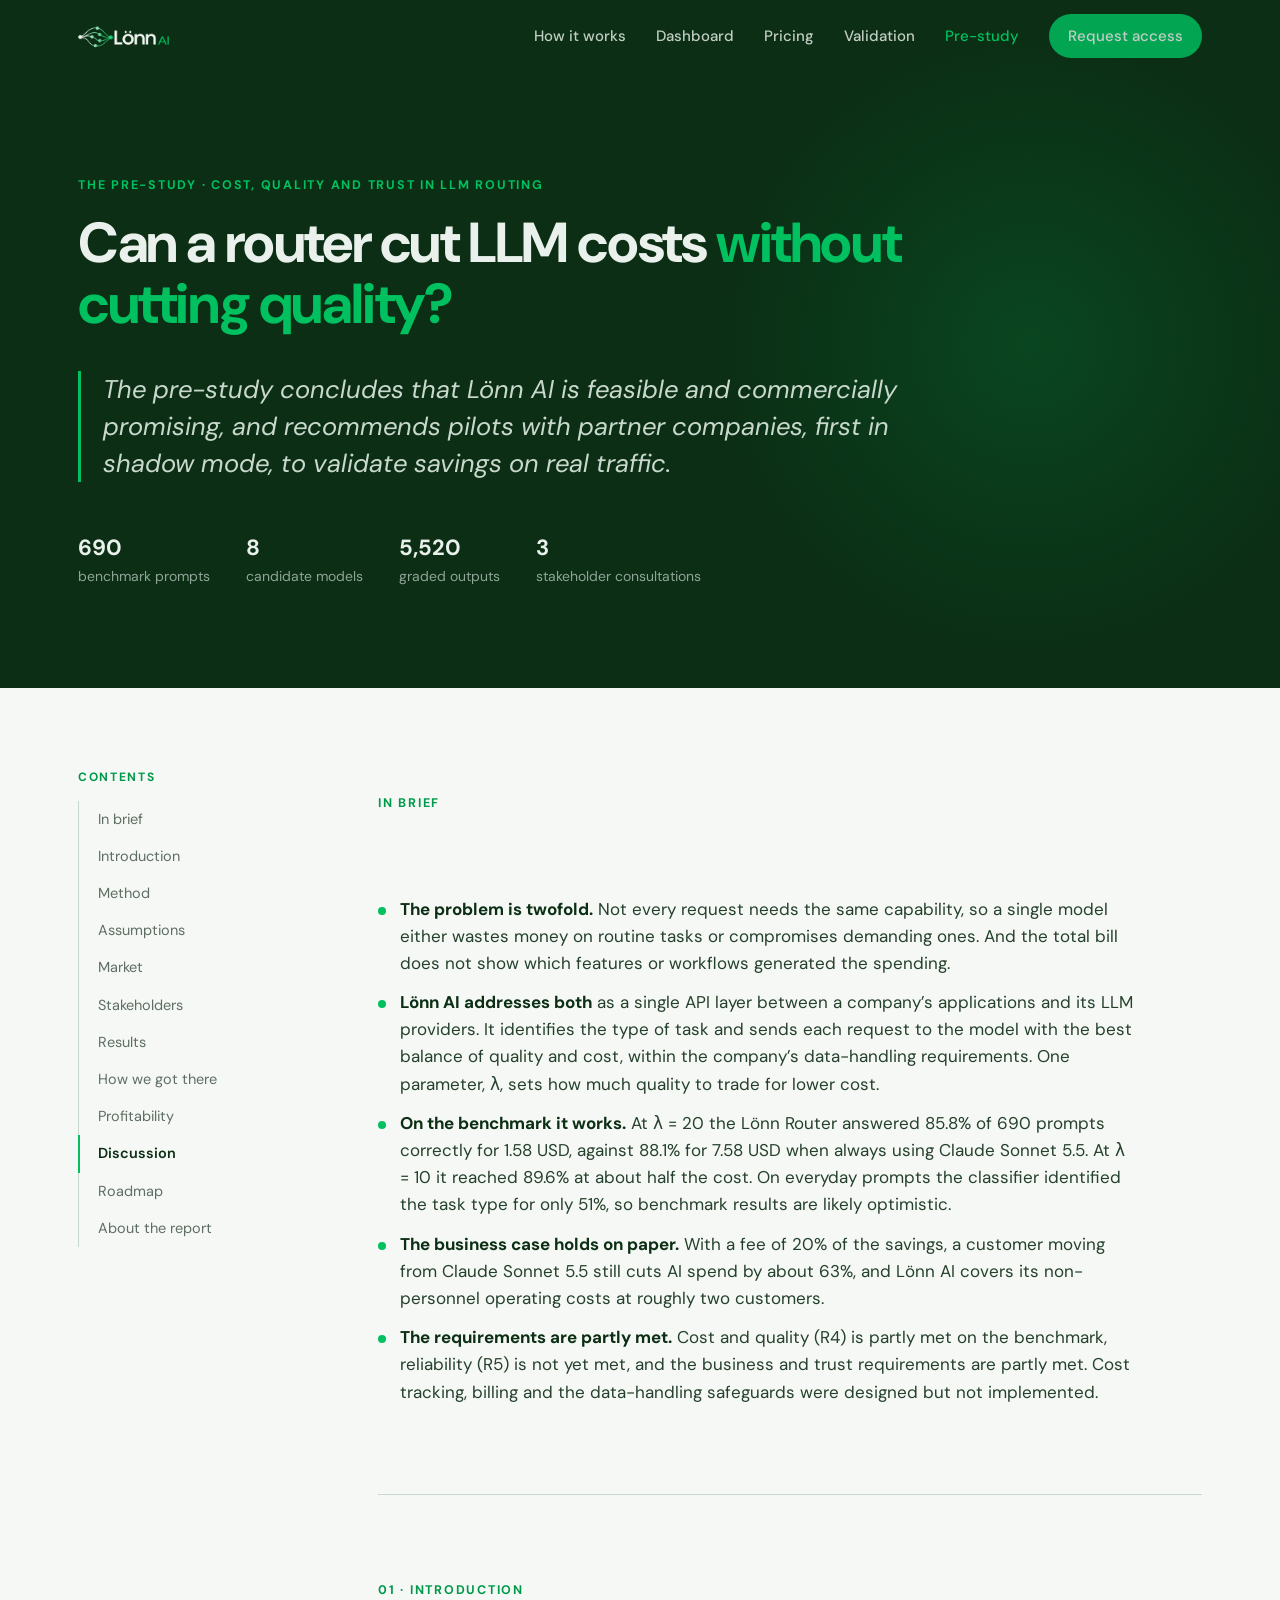
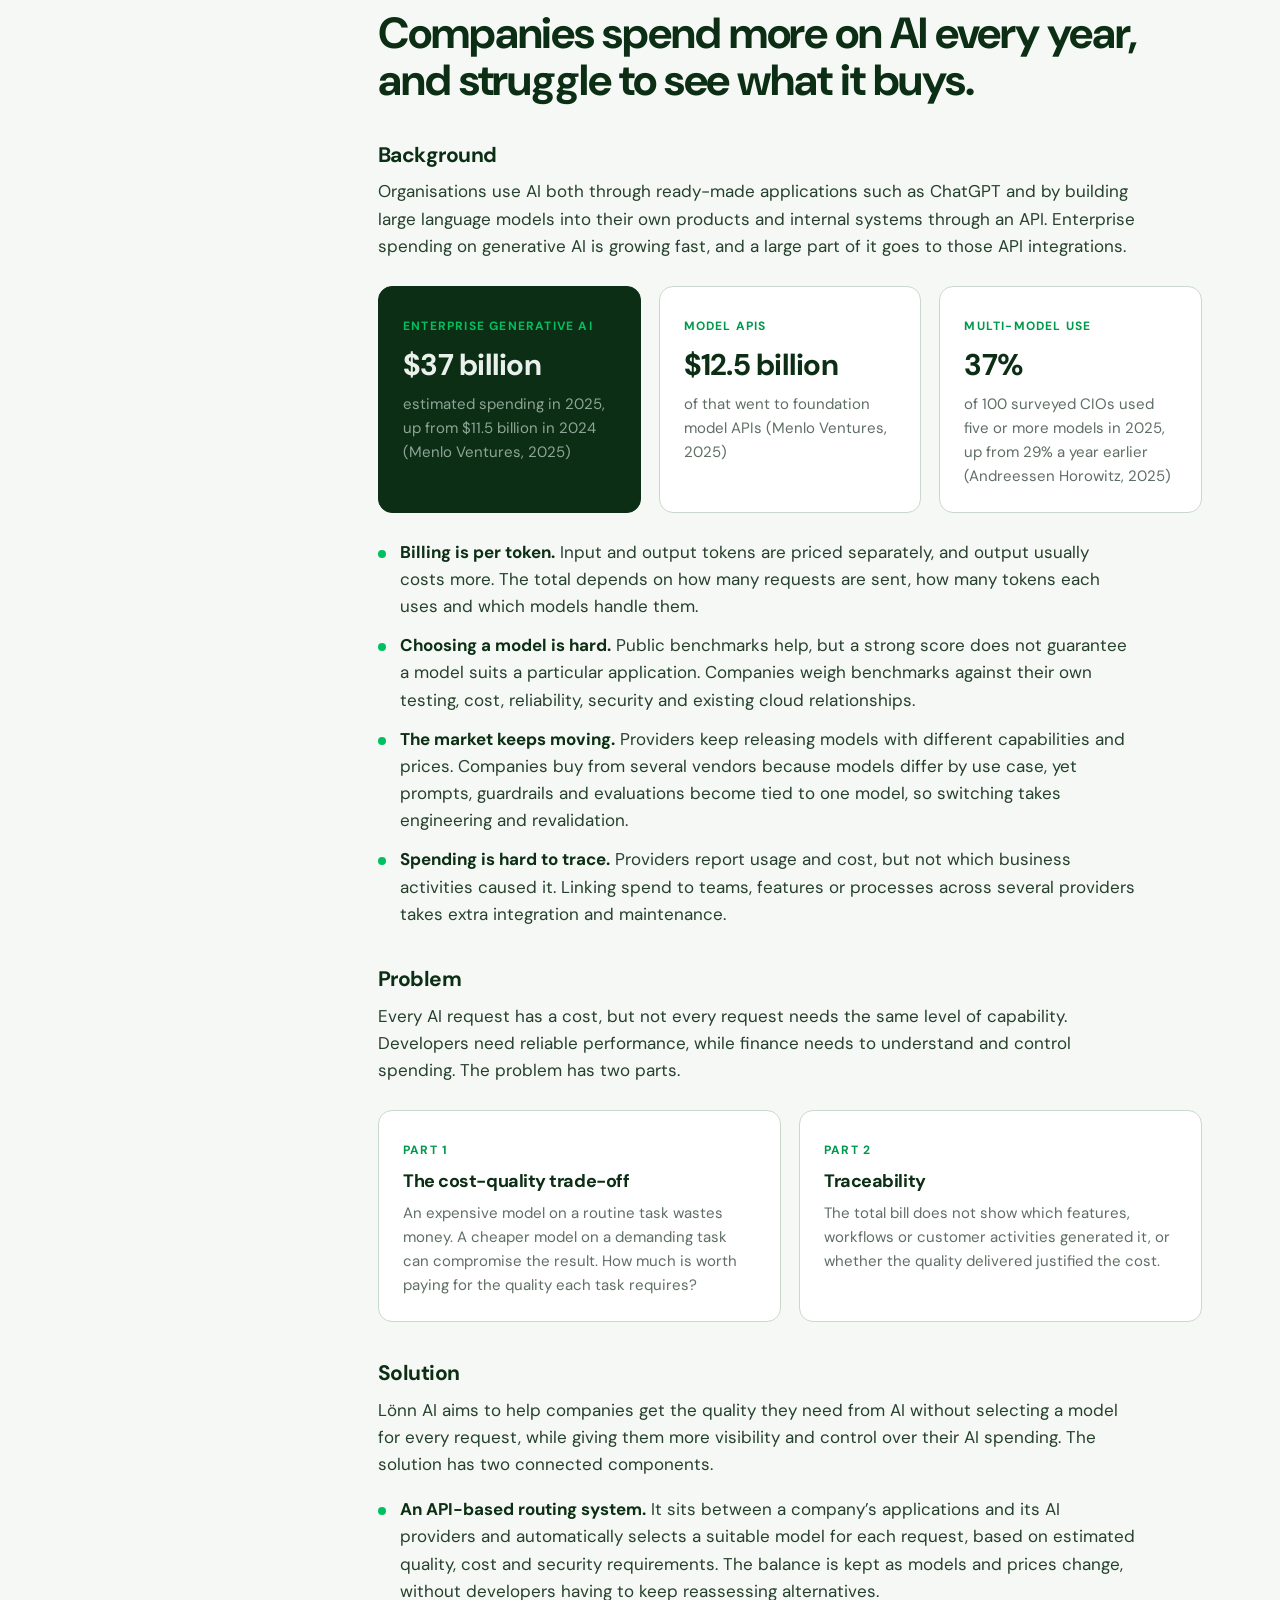
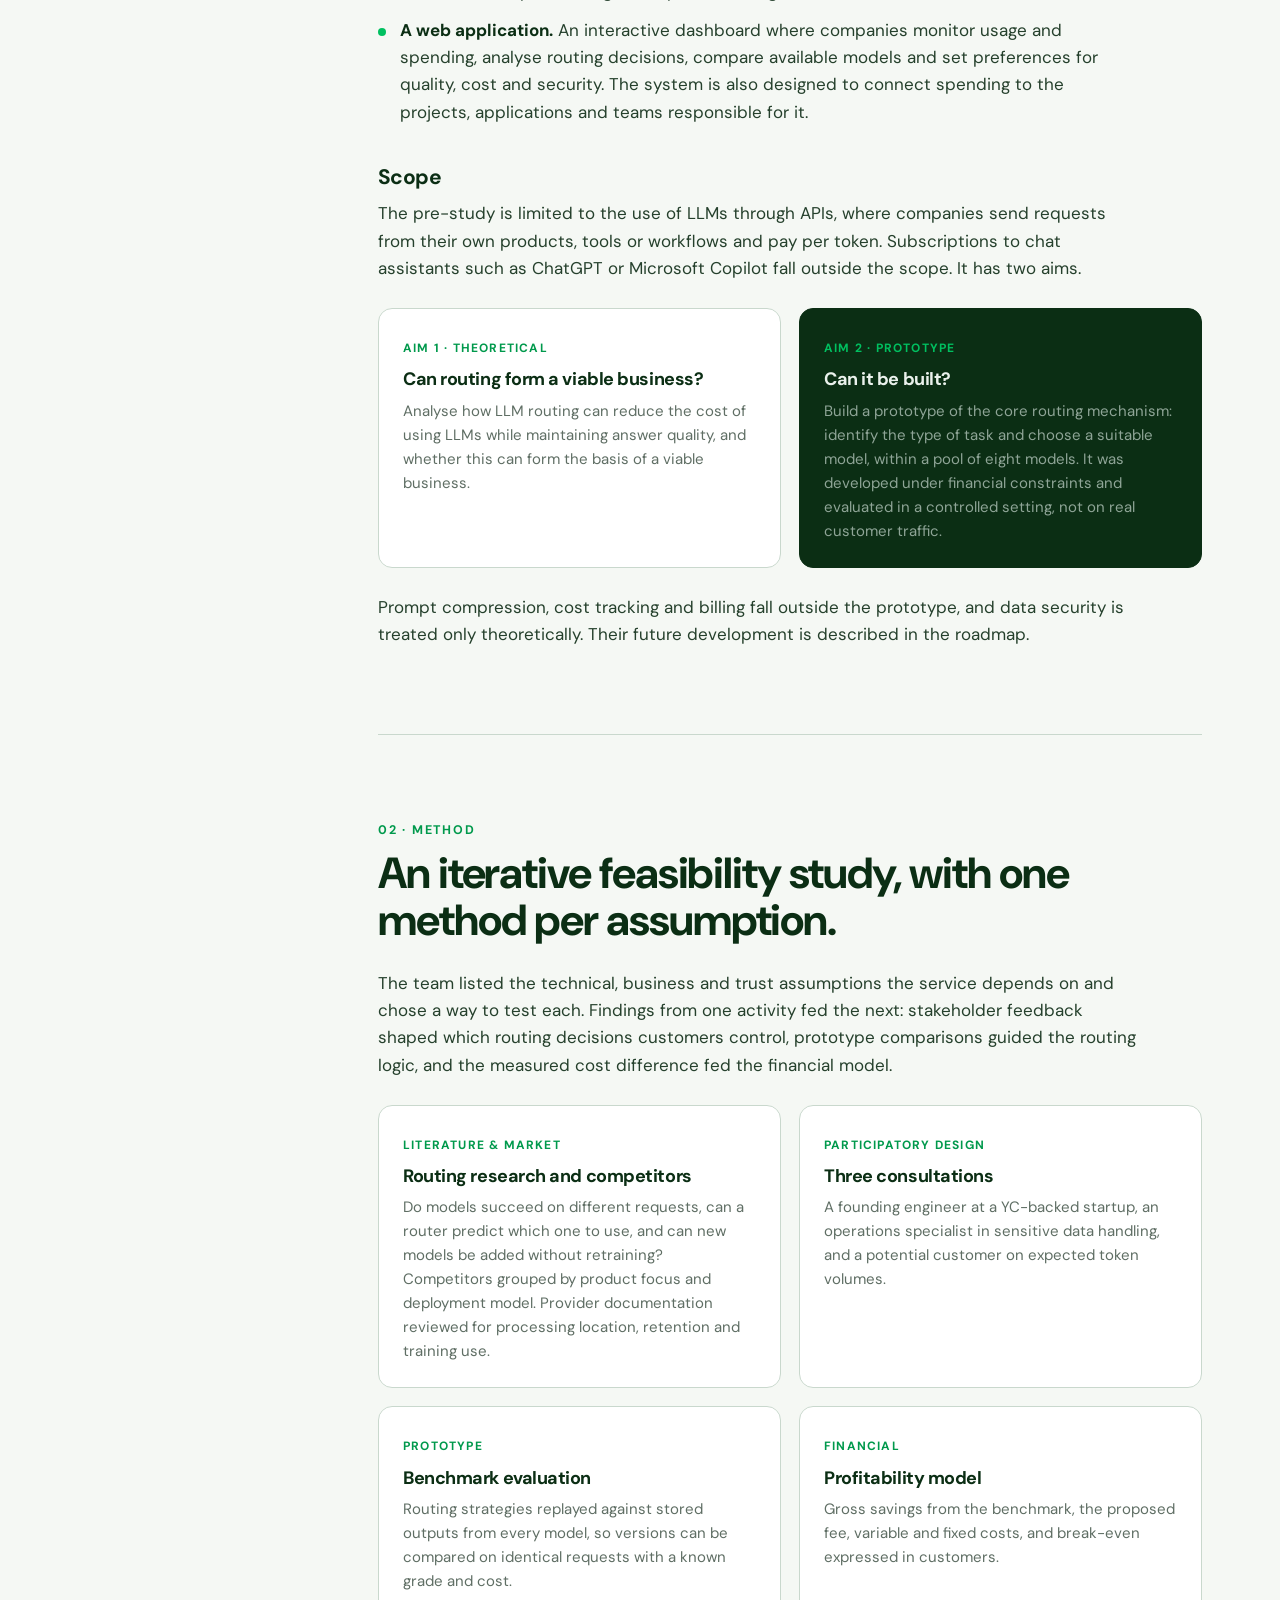
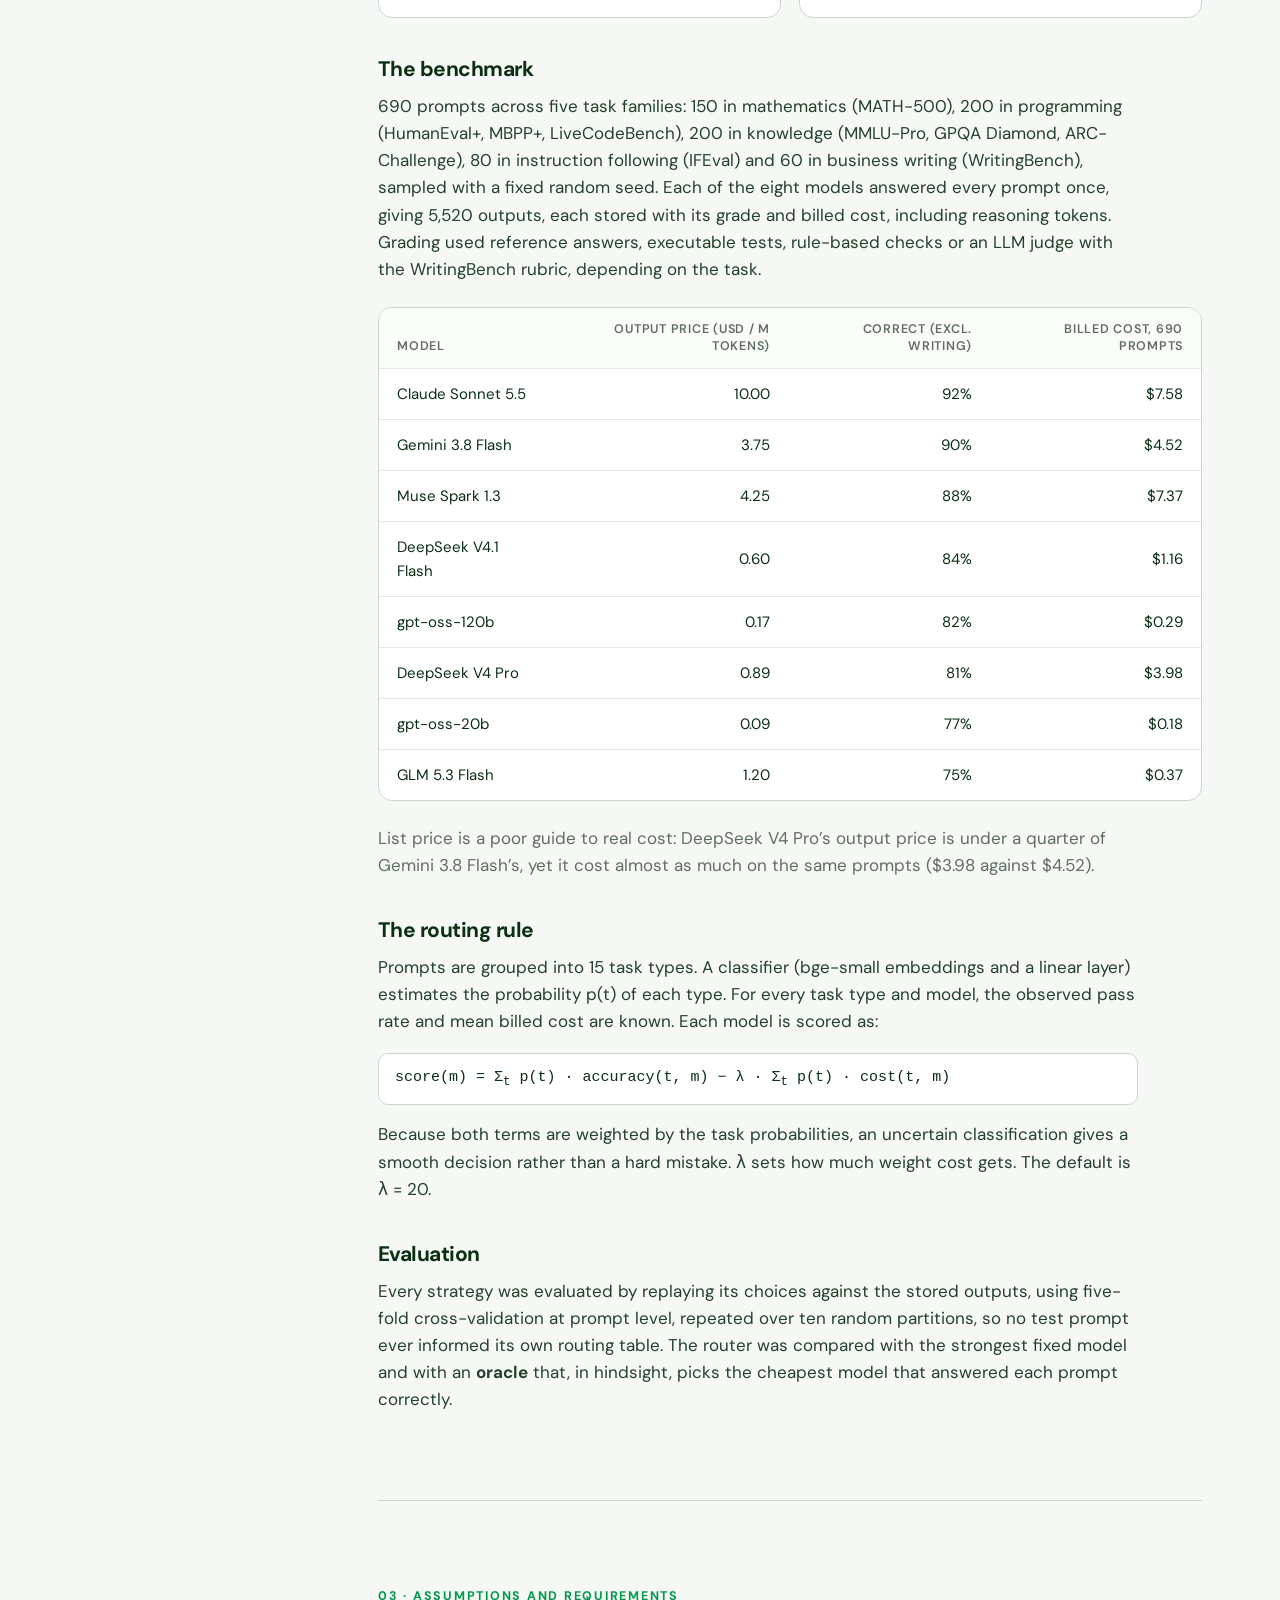
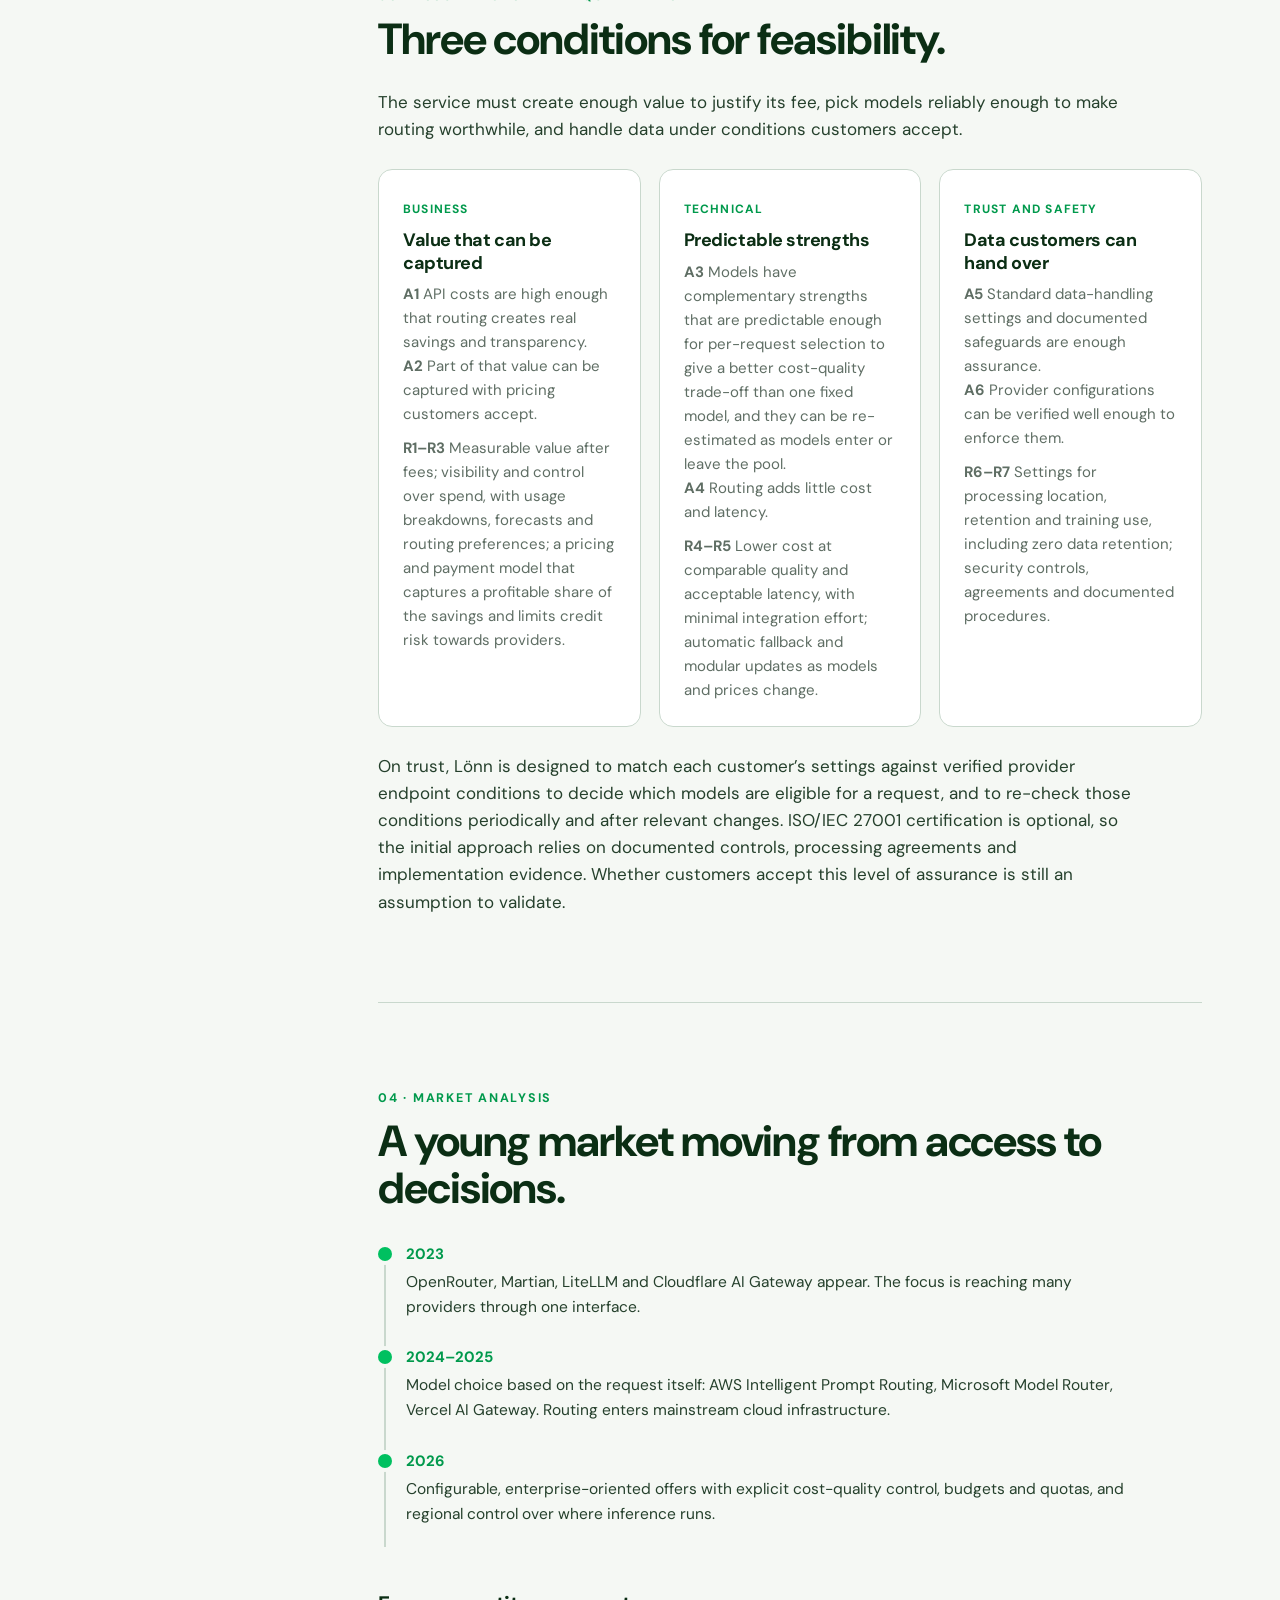
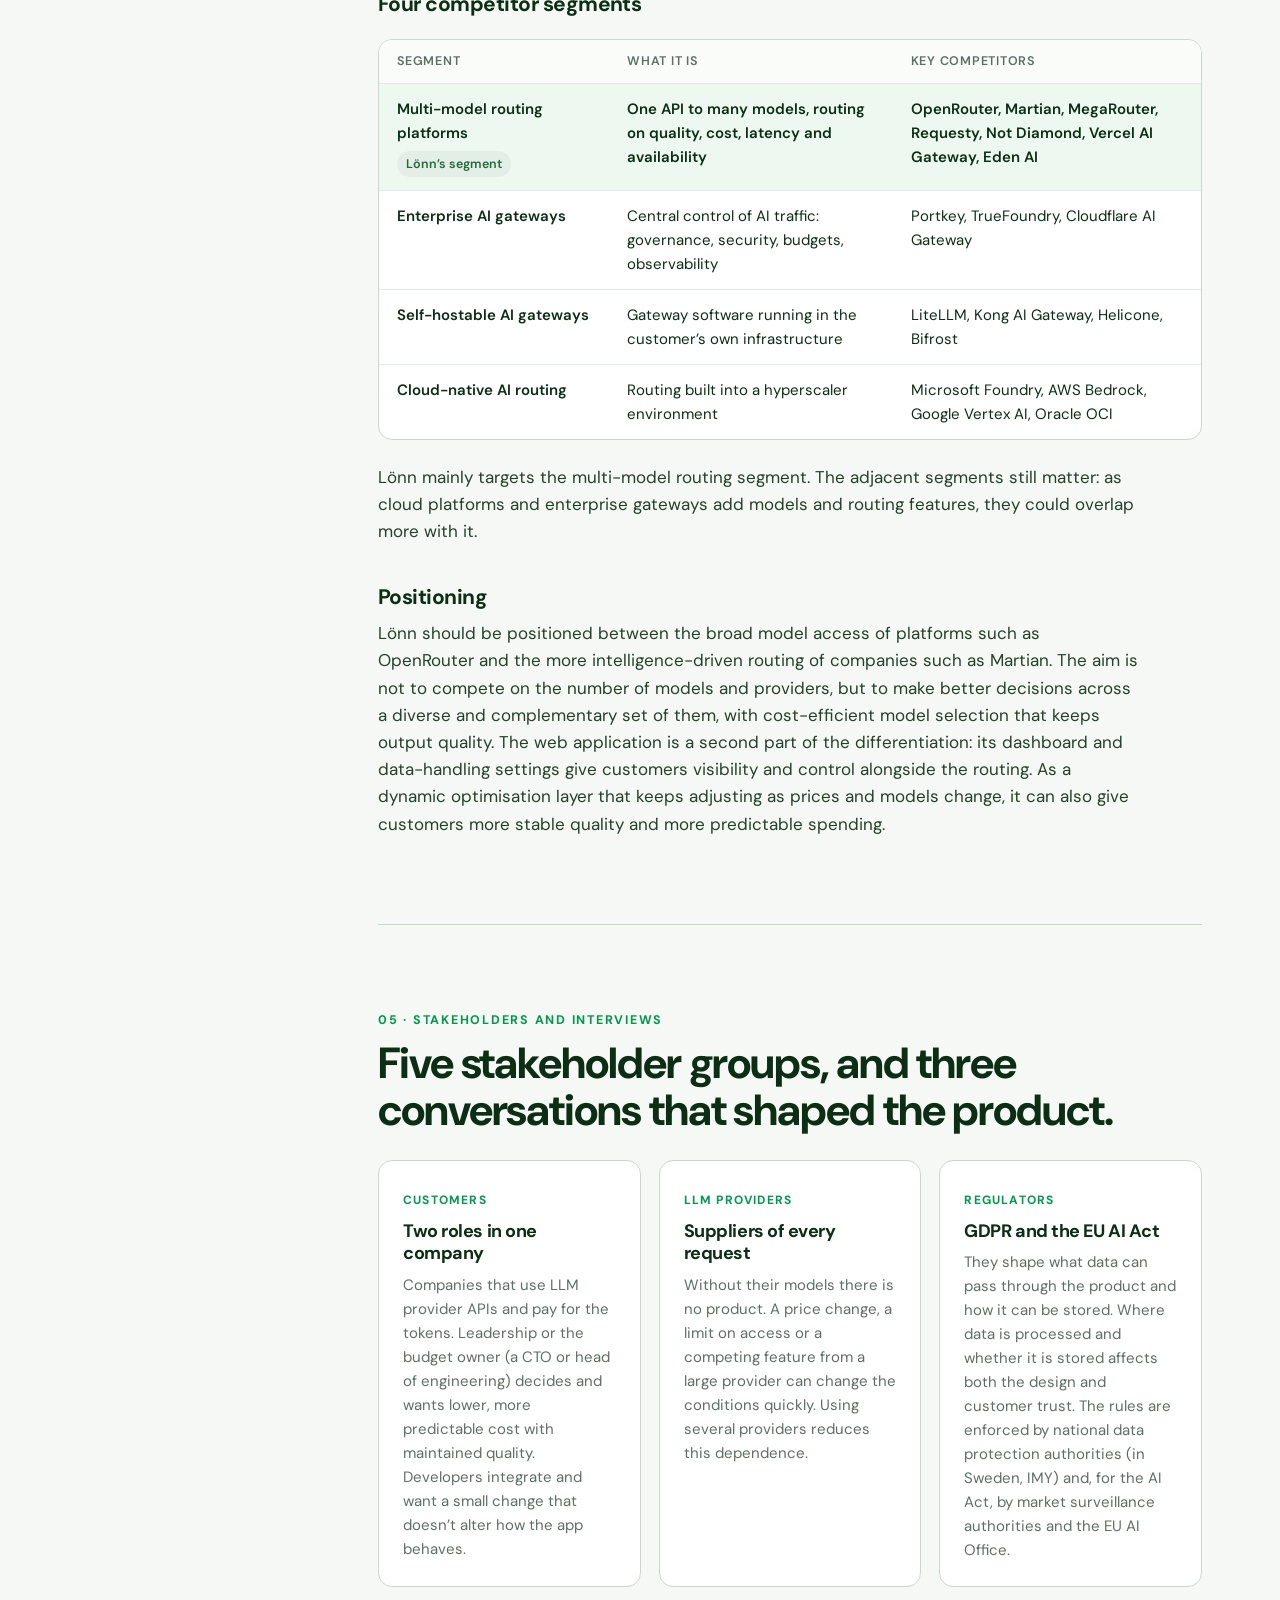
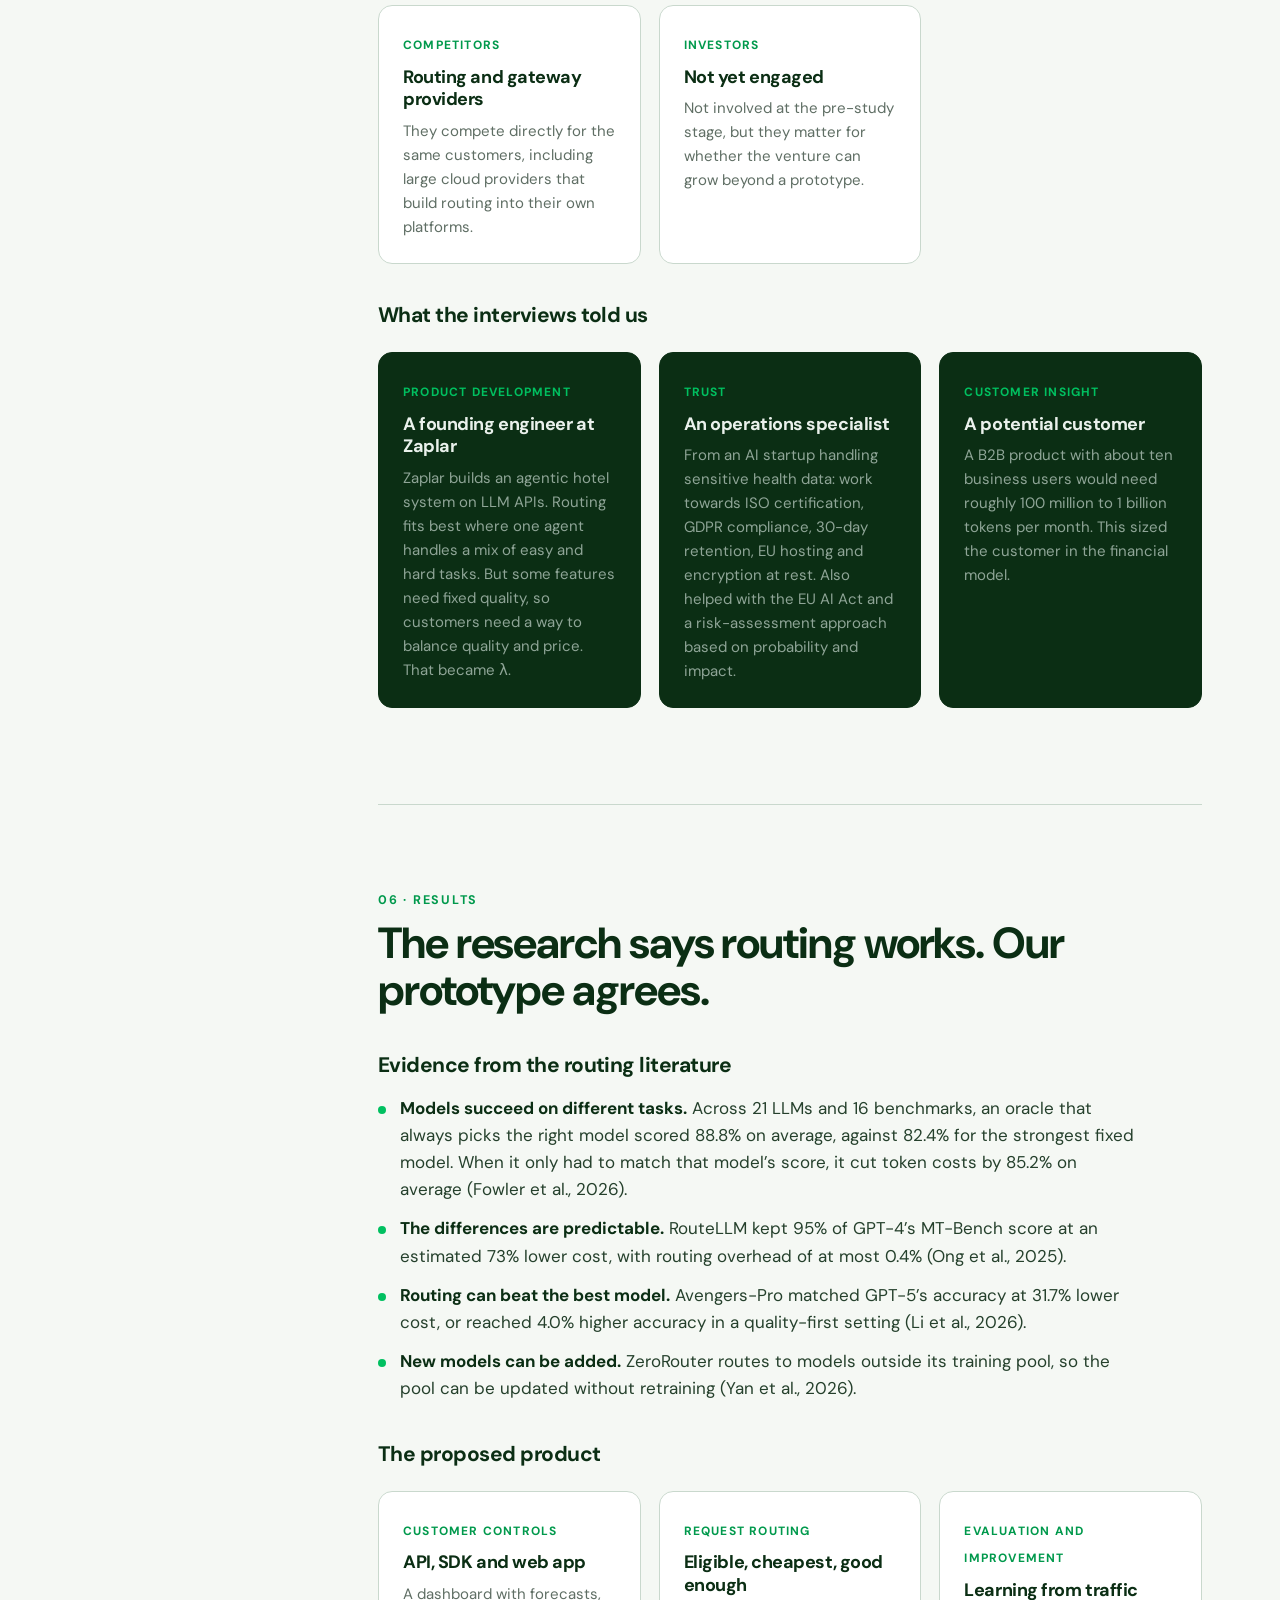
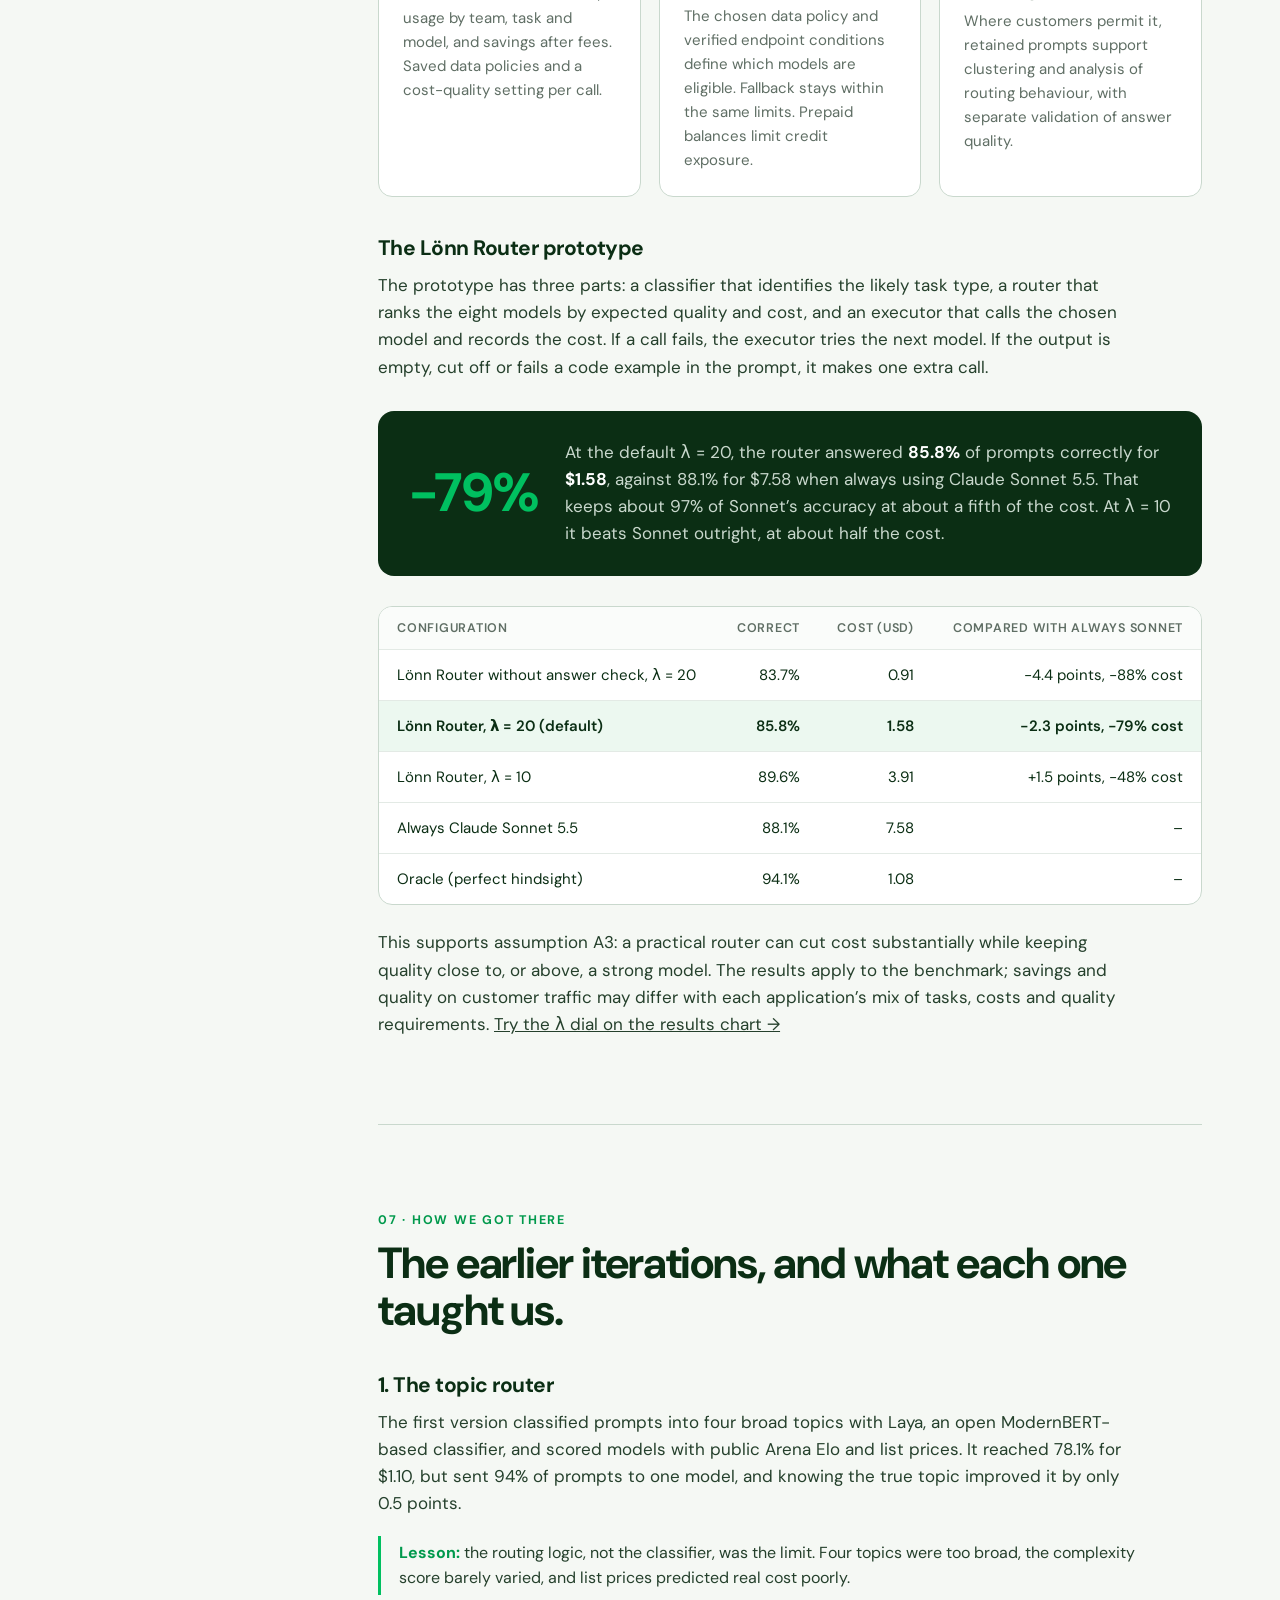
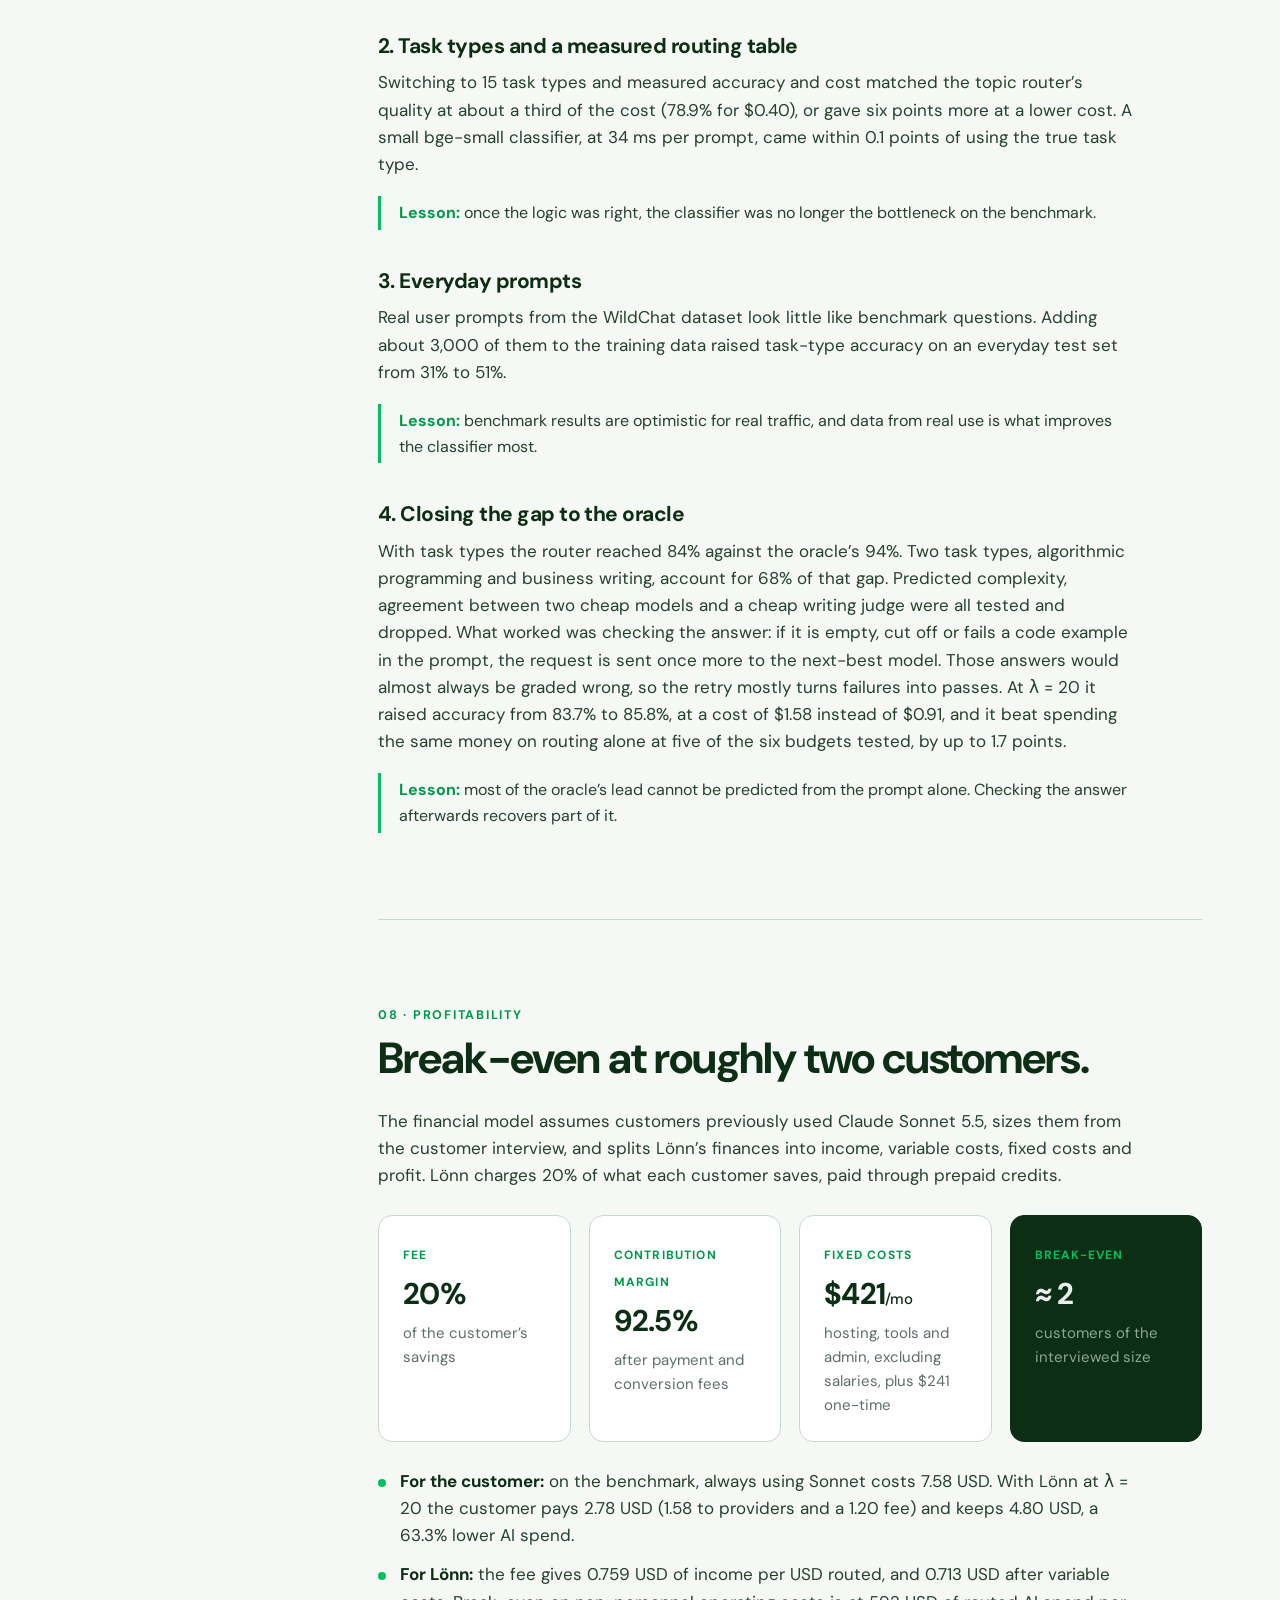
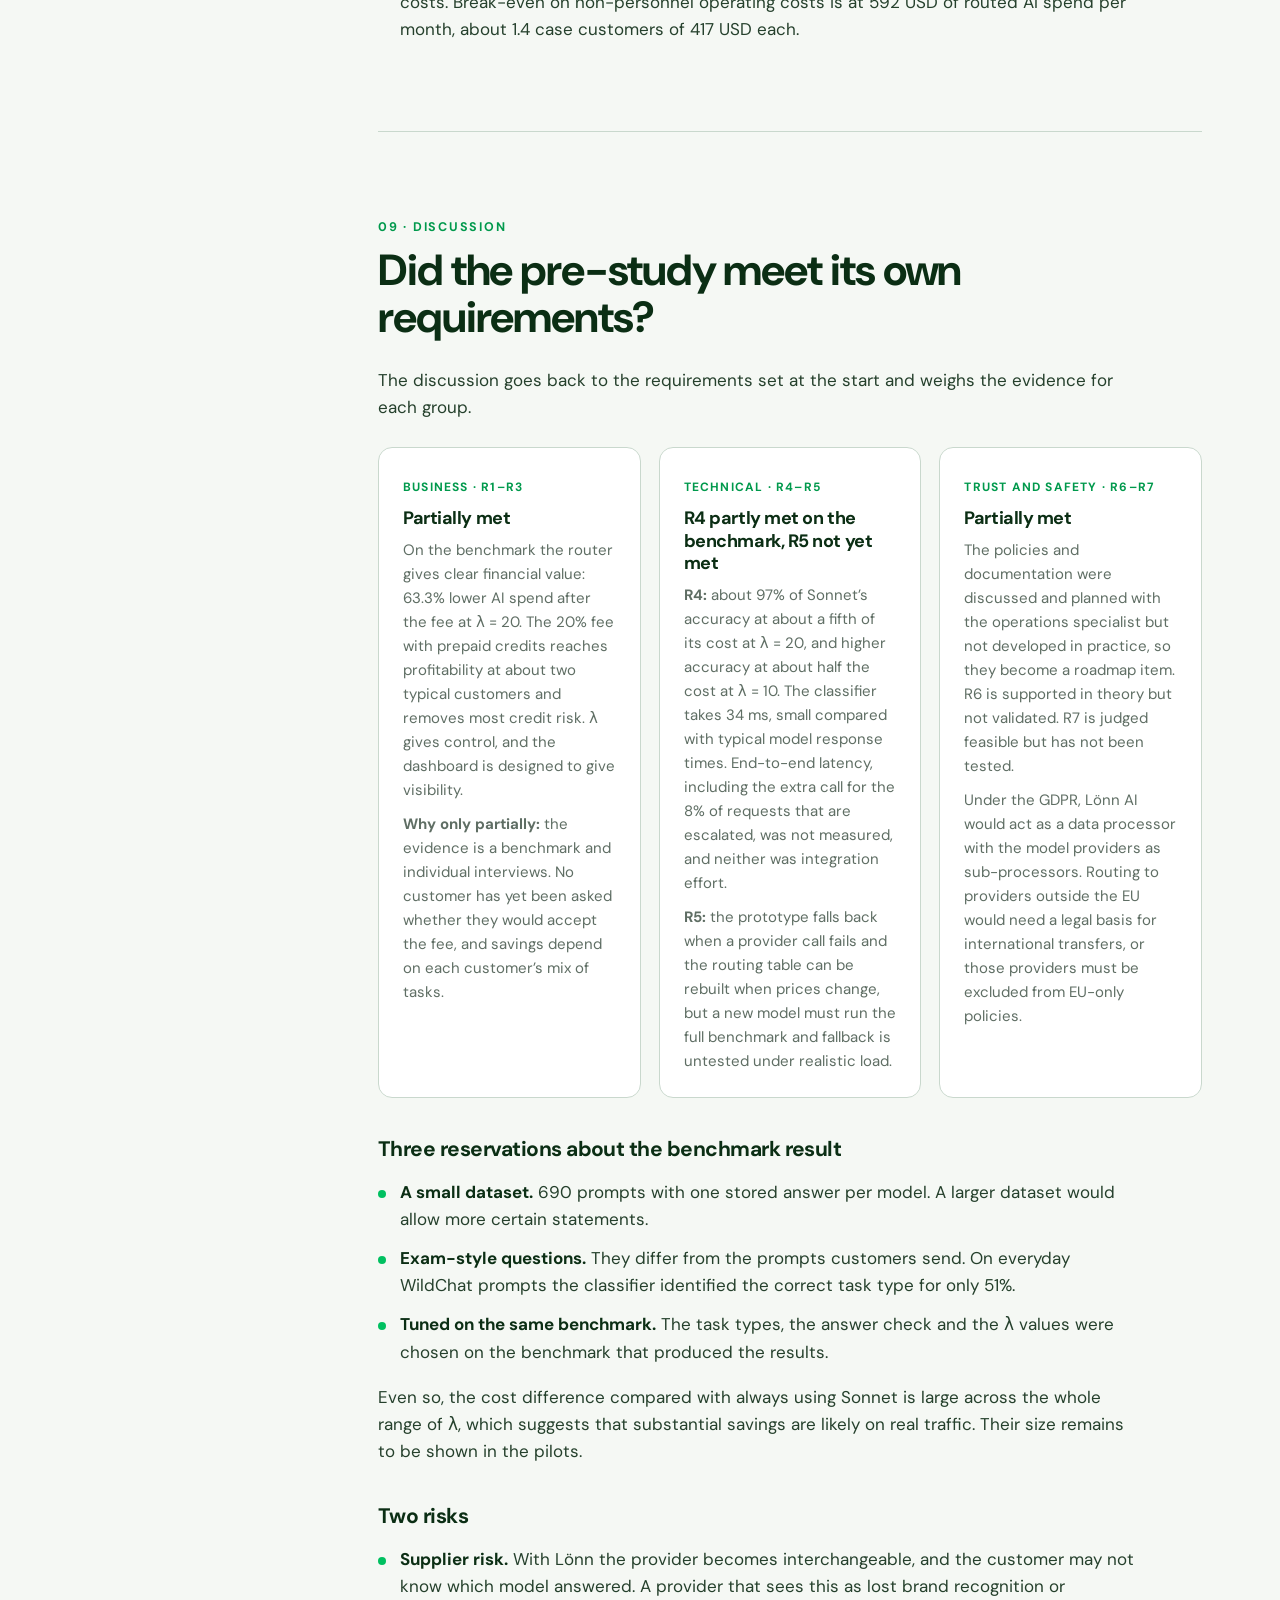
==== commit ca870376: "Replace the dashboard video with the 1080p version Co-Authored-By: Claude Fable 5.2 <noreply@anthrop" ====
--- a/prestudy.html
+++ b/prestudy.html
@@ -10,7 +10,7 @@
 <link rel="preconnect" href="https://fonts.googleapis.com">
 <link rel="preconnect" href="https://fonts.gstatic.com" crossorigin>
 <link href="https://fonts.googleapis.com/css2?family=DM+Sans:opsz,wght@9..40,400;9..40,500;9..40,600;9..40,700&display=swap" rel="stylesheet">
-<link rel="stylesheet" href="assets/css/style.css?v=202611111804">
+<link rel="stylesheet" href="assets/css/style.css?v=202611111810">
 </head>
 <body>
 <div class="progress" aria-hidden="true"></div>
@@ -424,6 +424,6 @@
   </div>
 </footer>
 
-<script src="assets/js/main.js?v=202611111804"></script>
+<script src="assets/js/main.js?v=202611111810"></script>
 </body>
 </html>
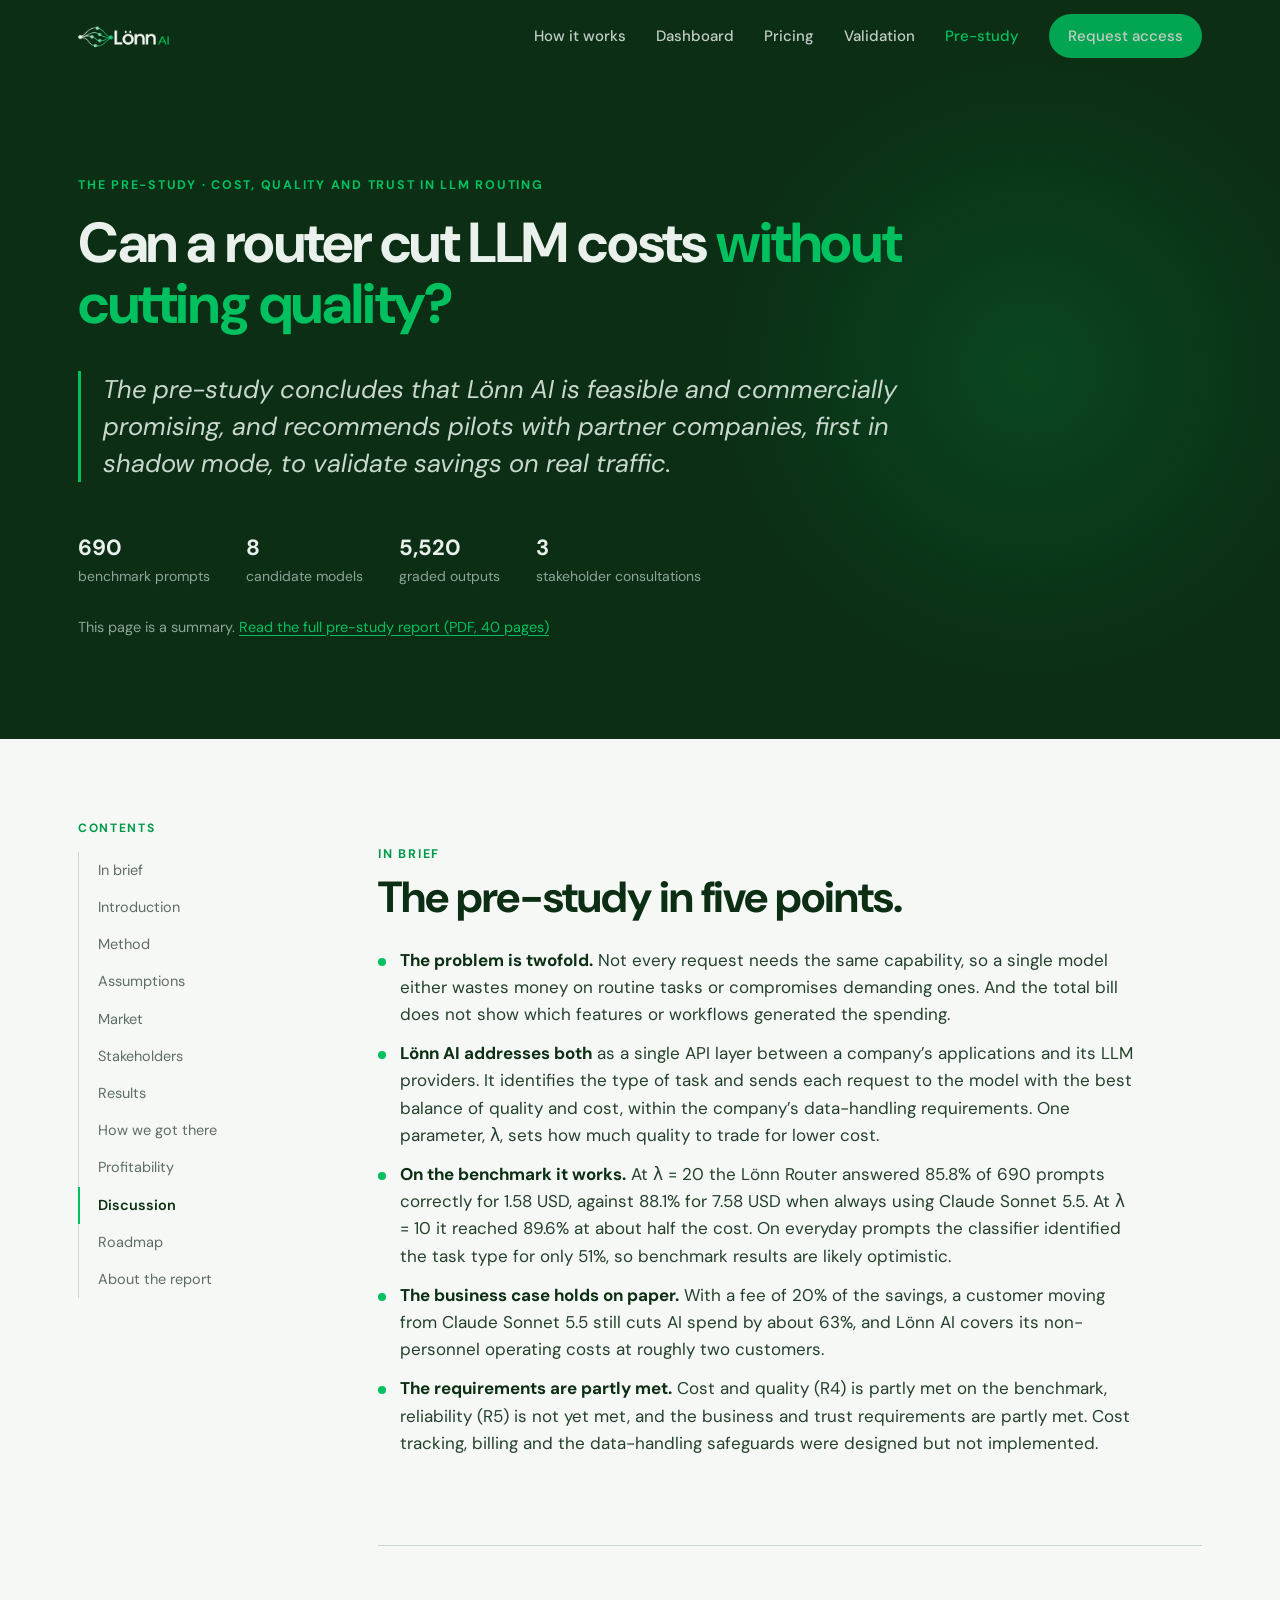
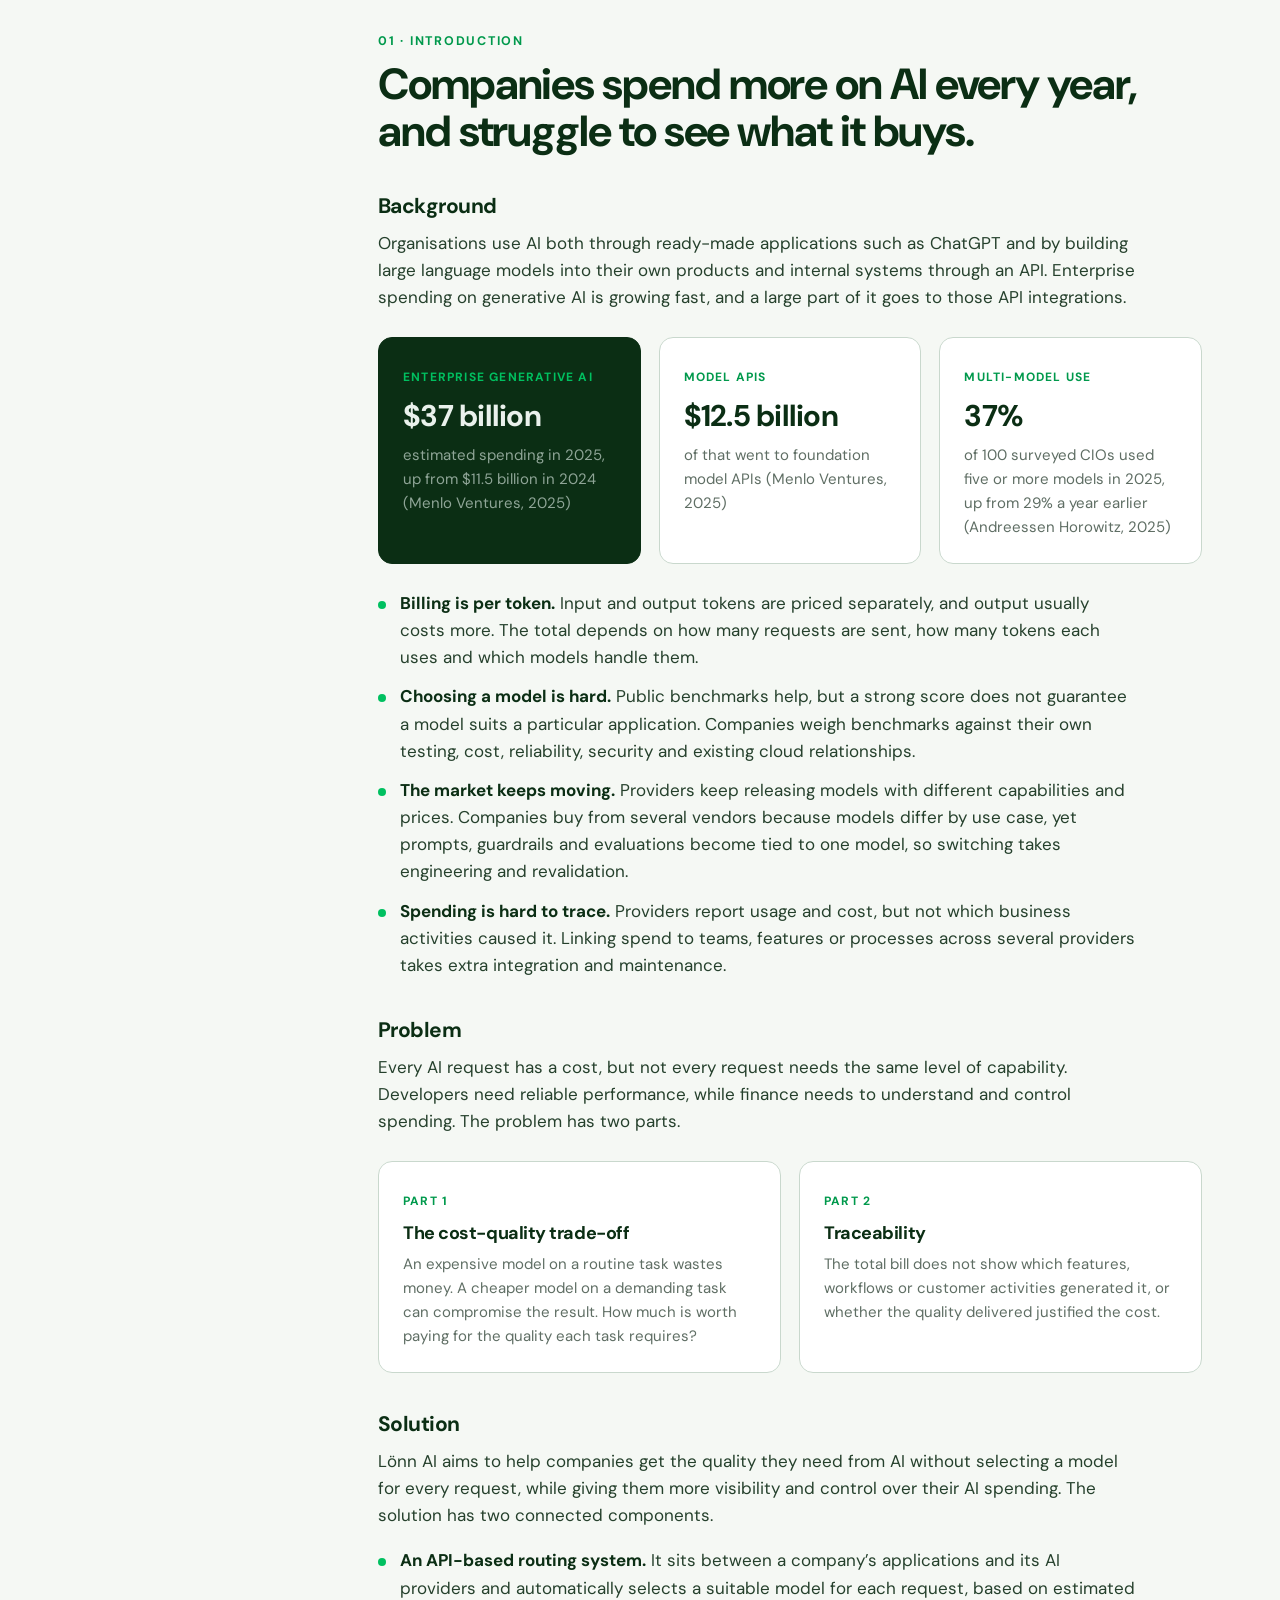
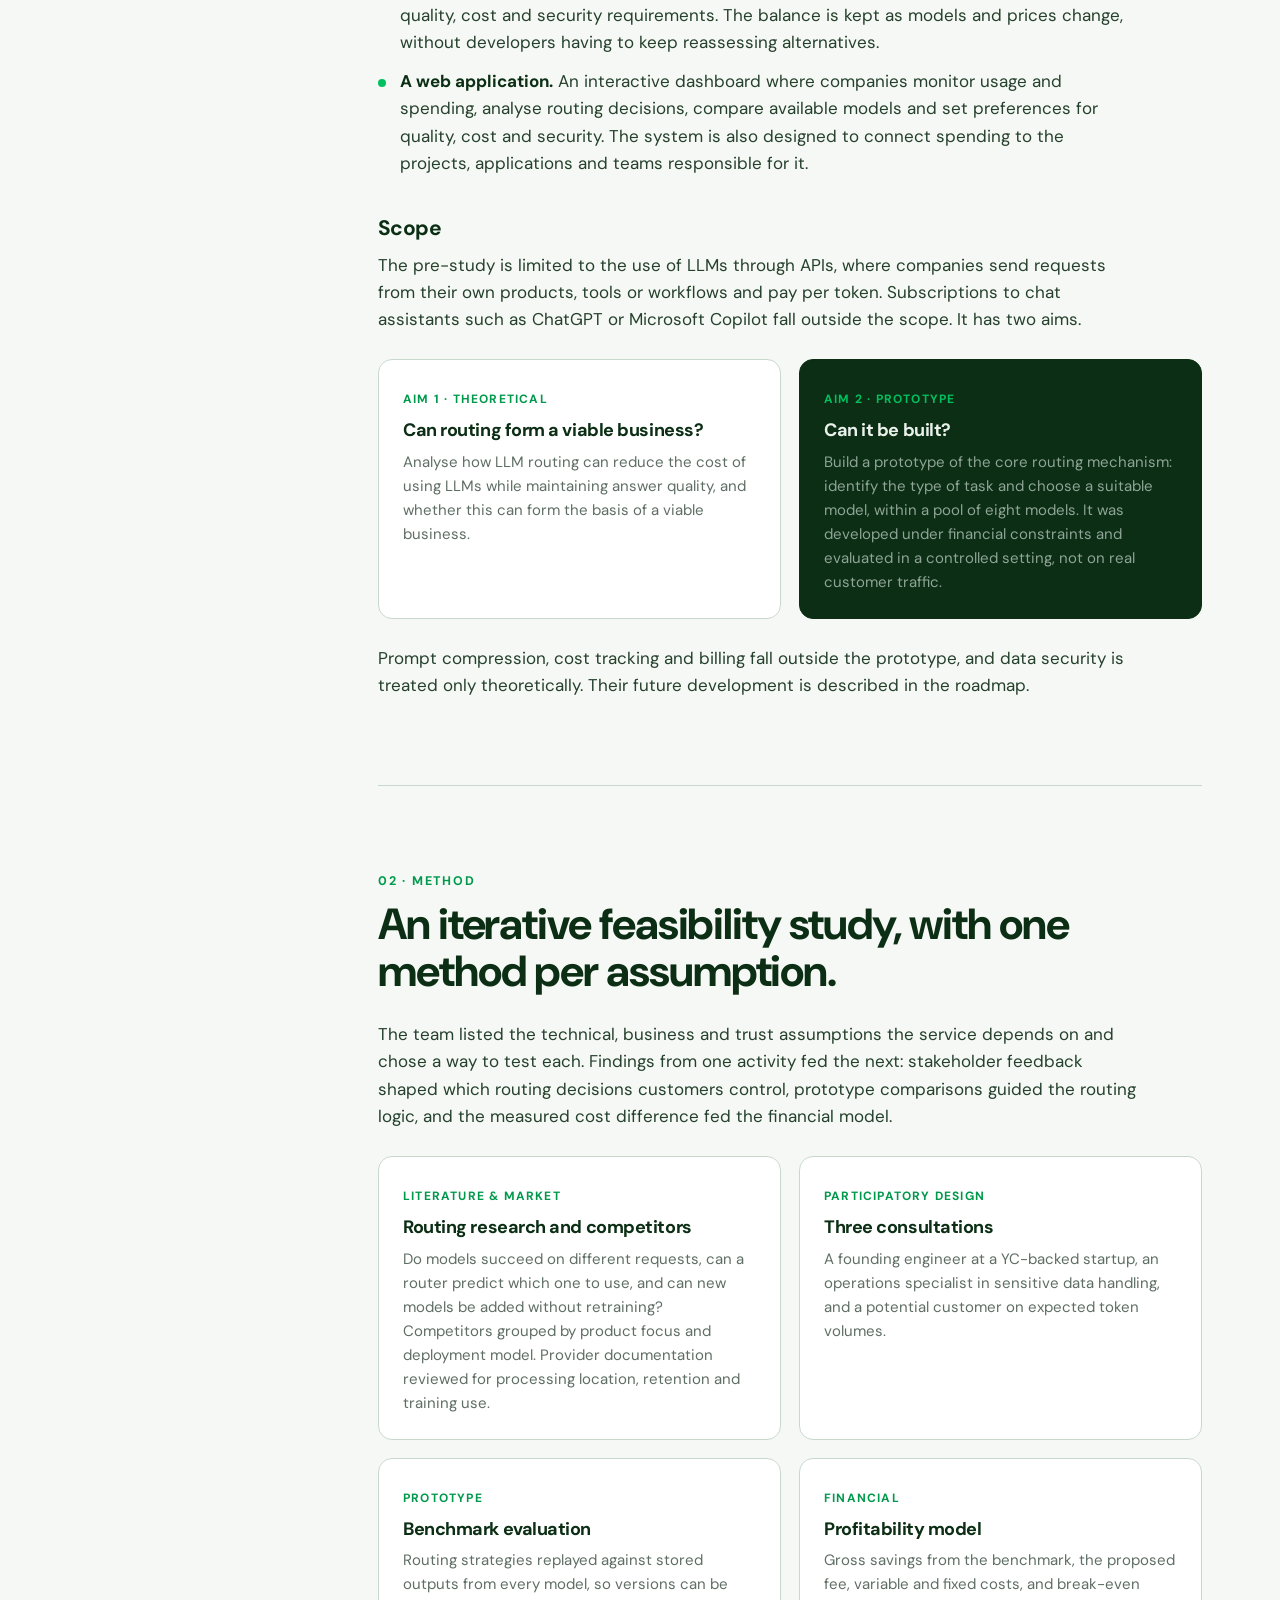
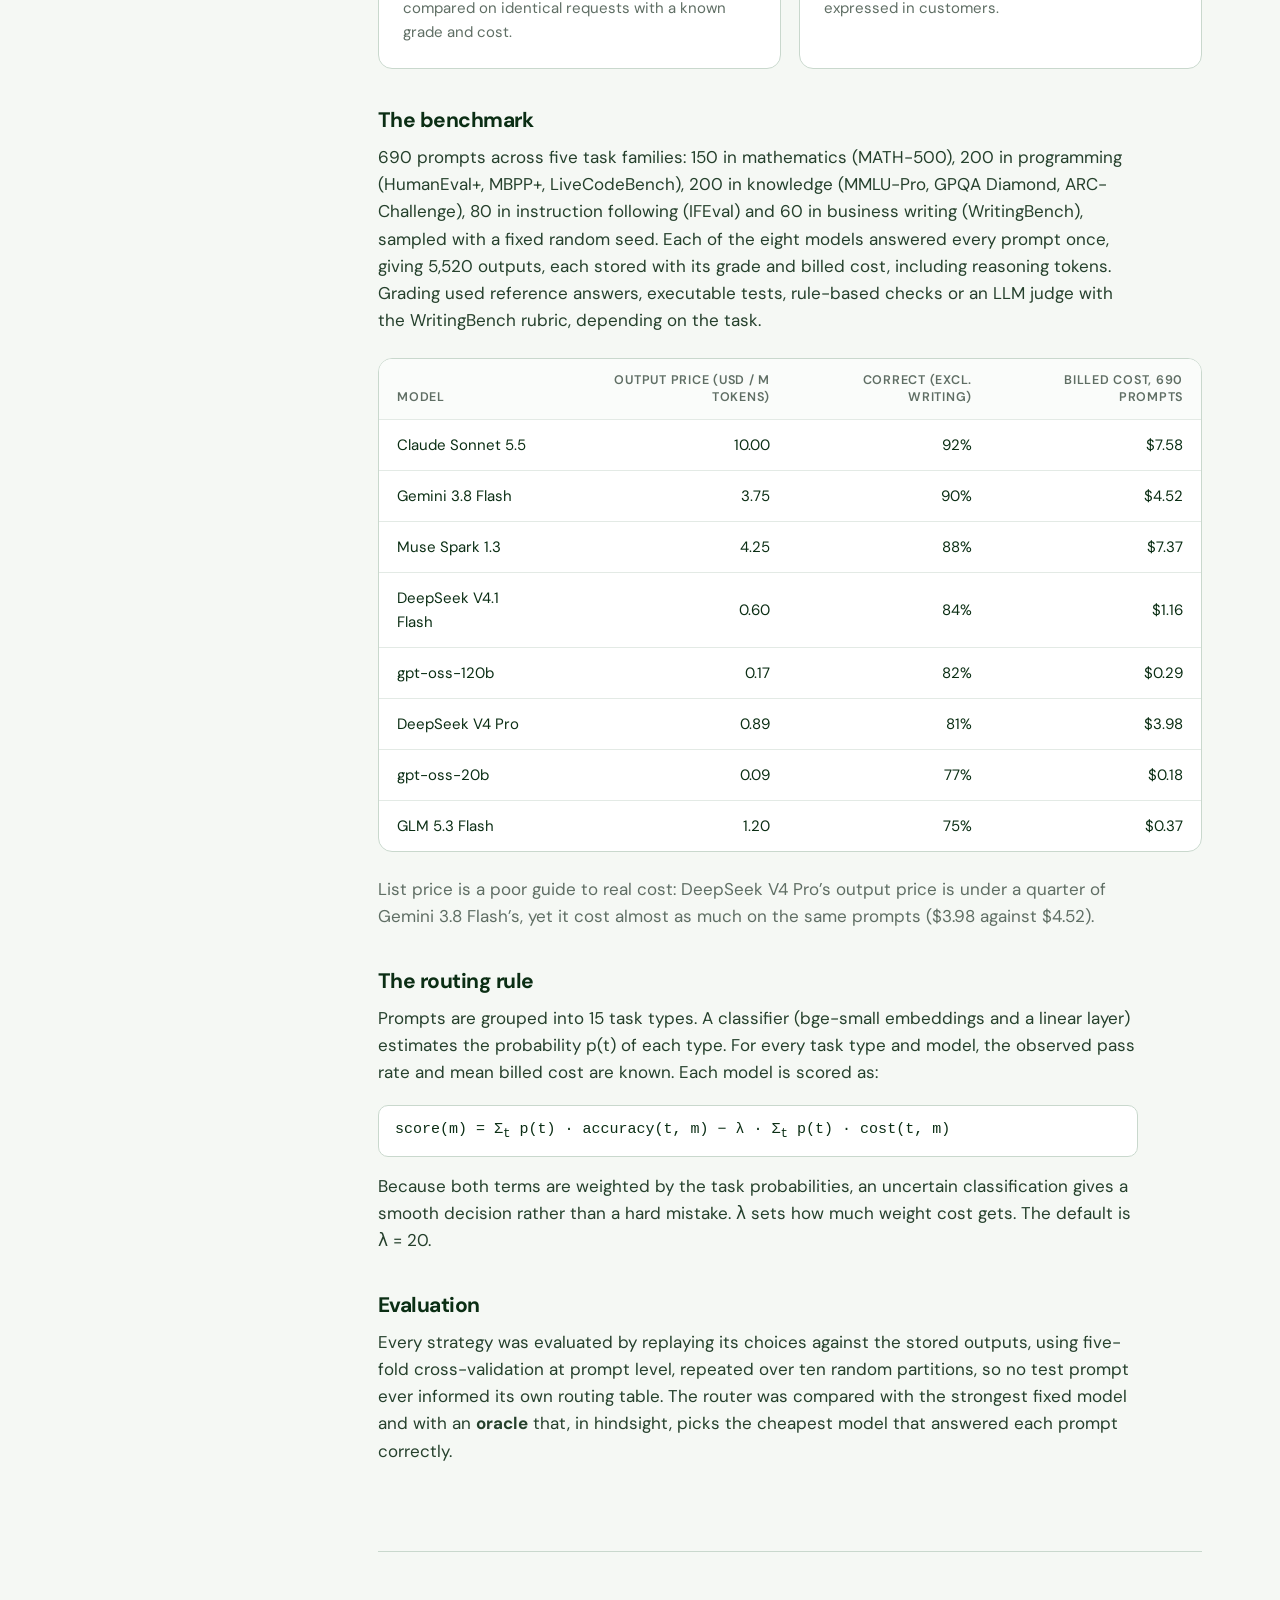
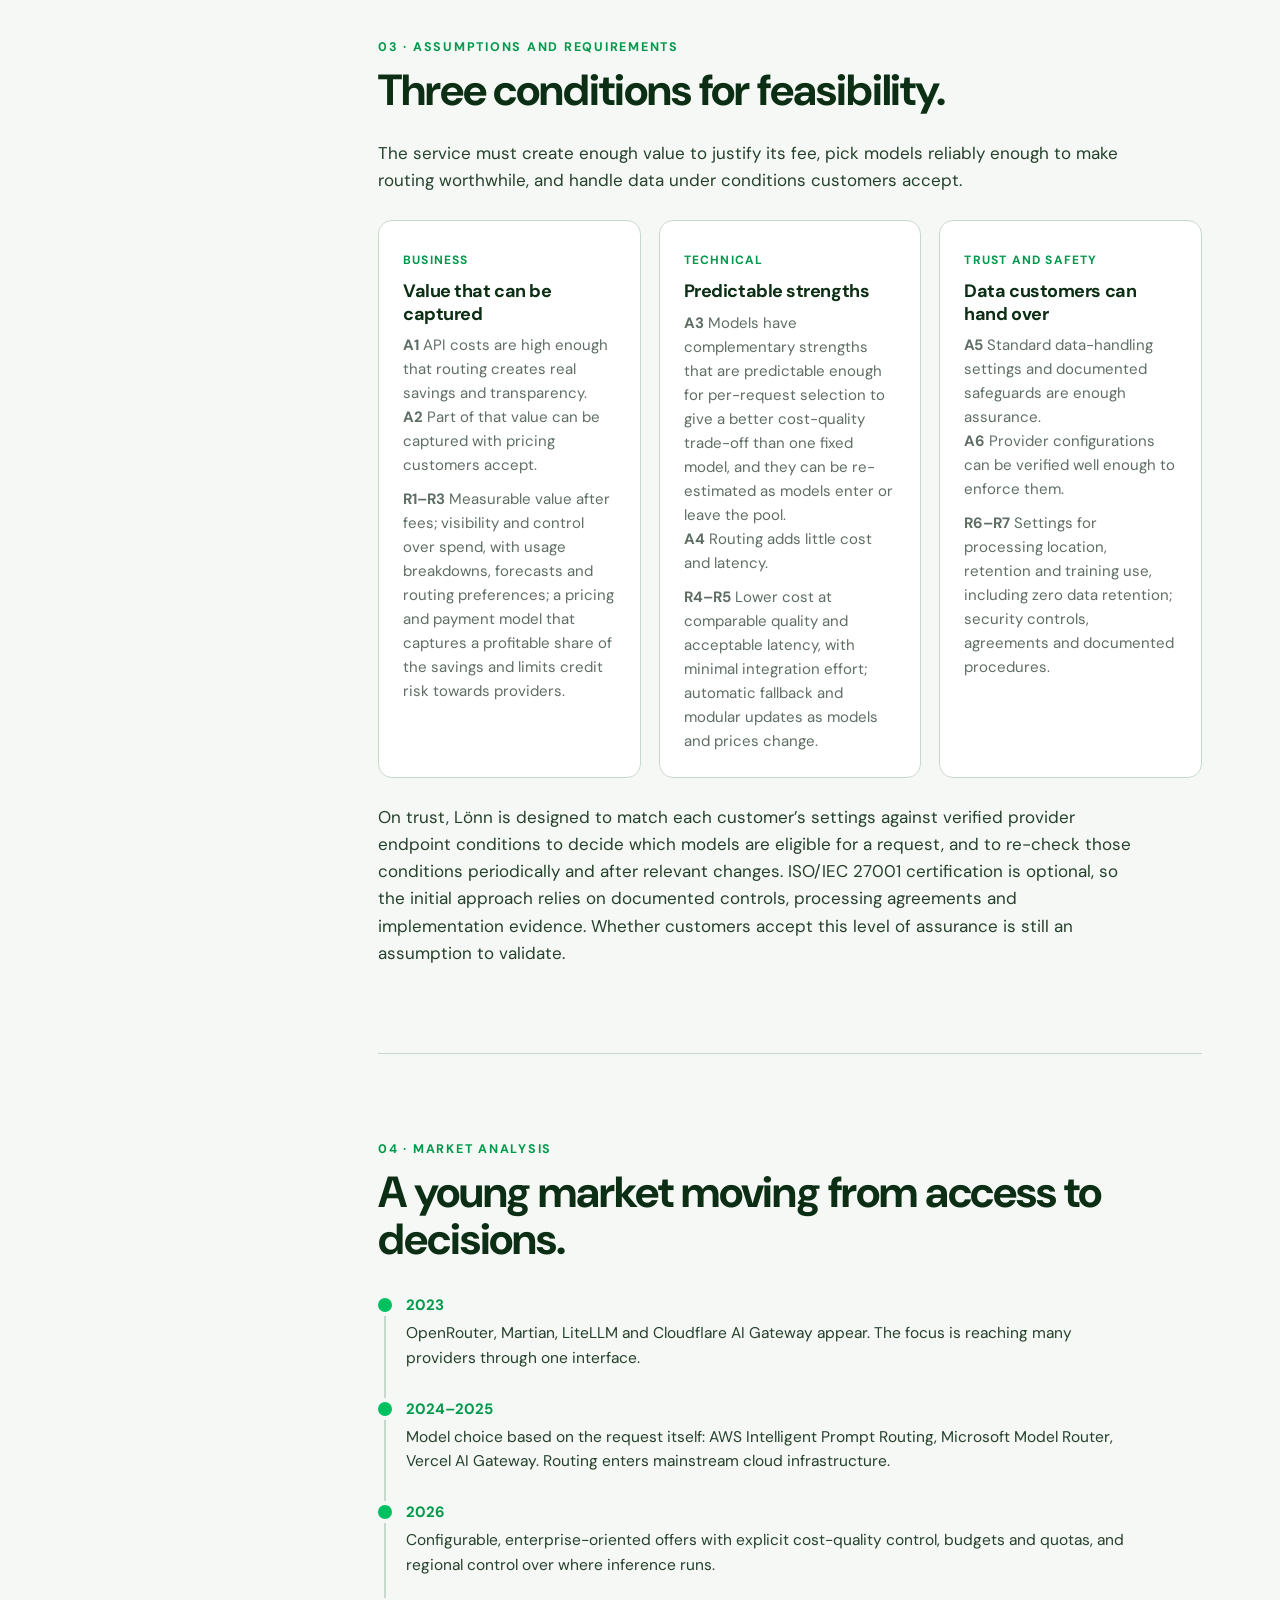
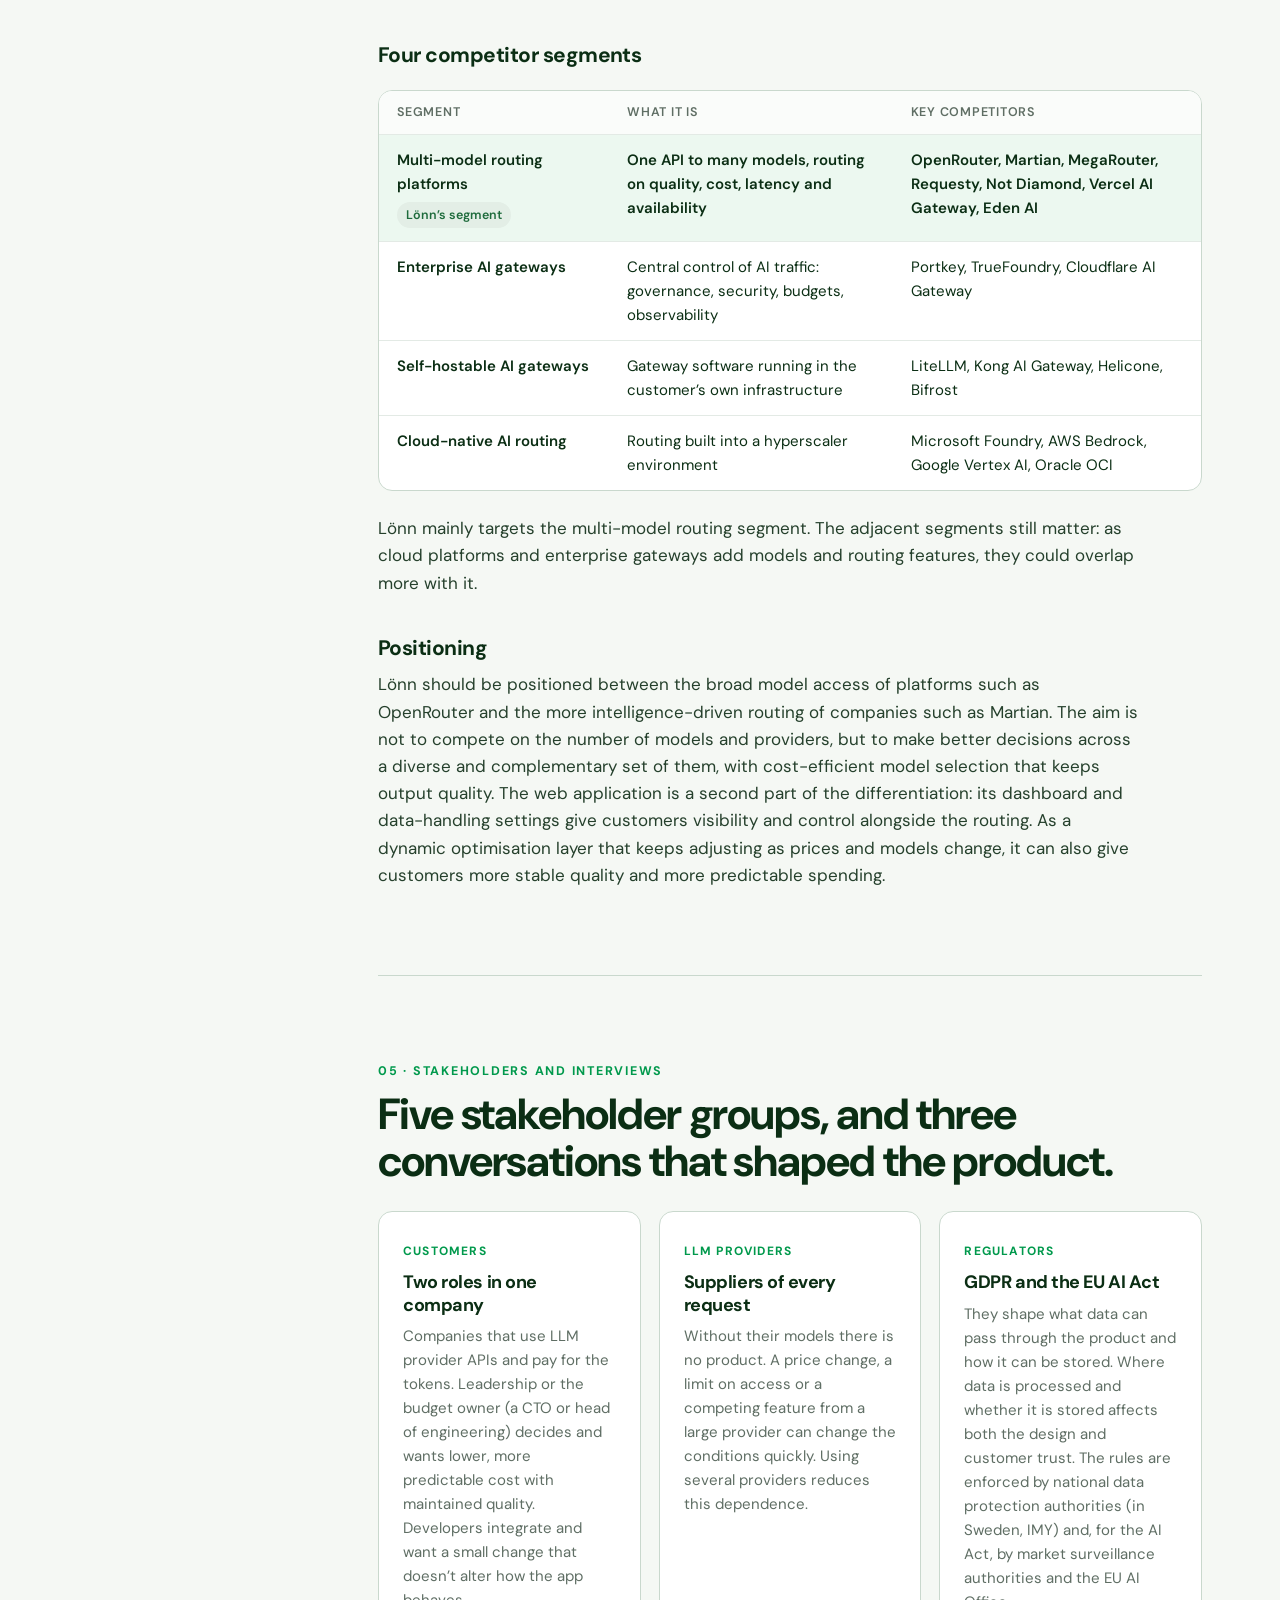
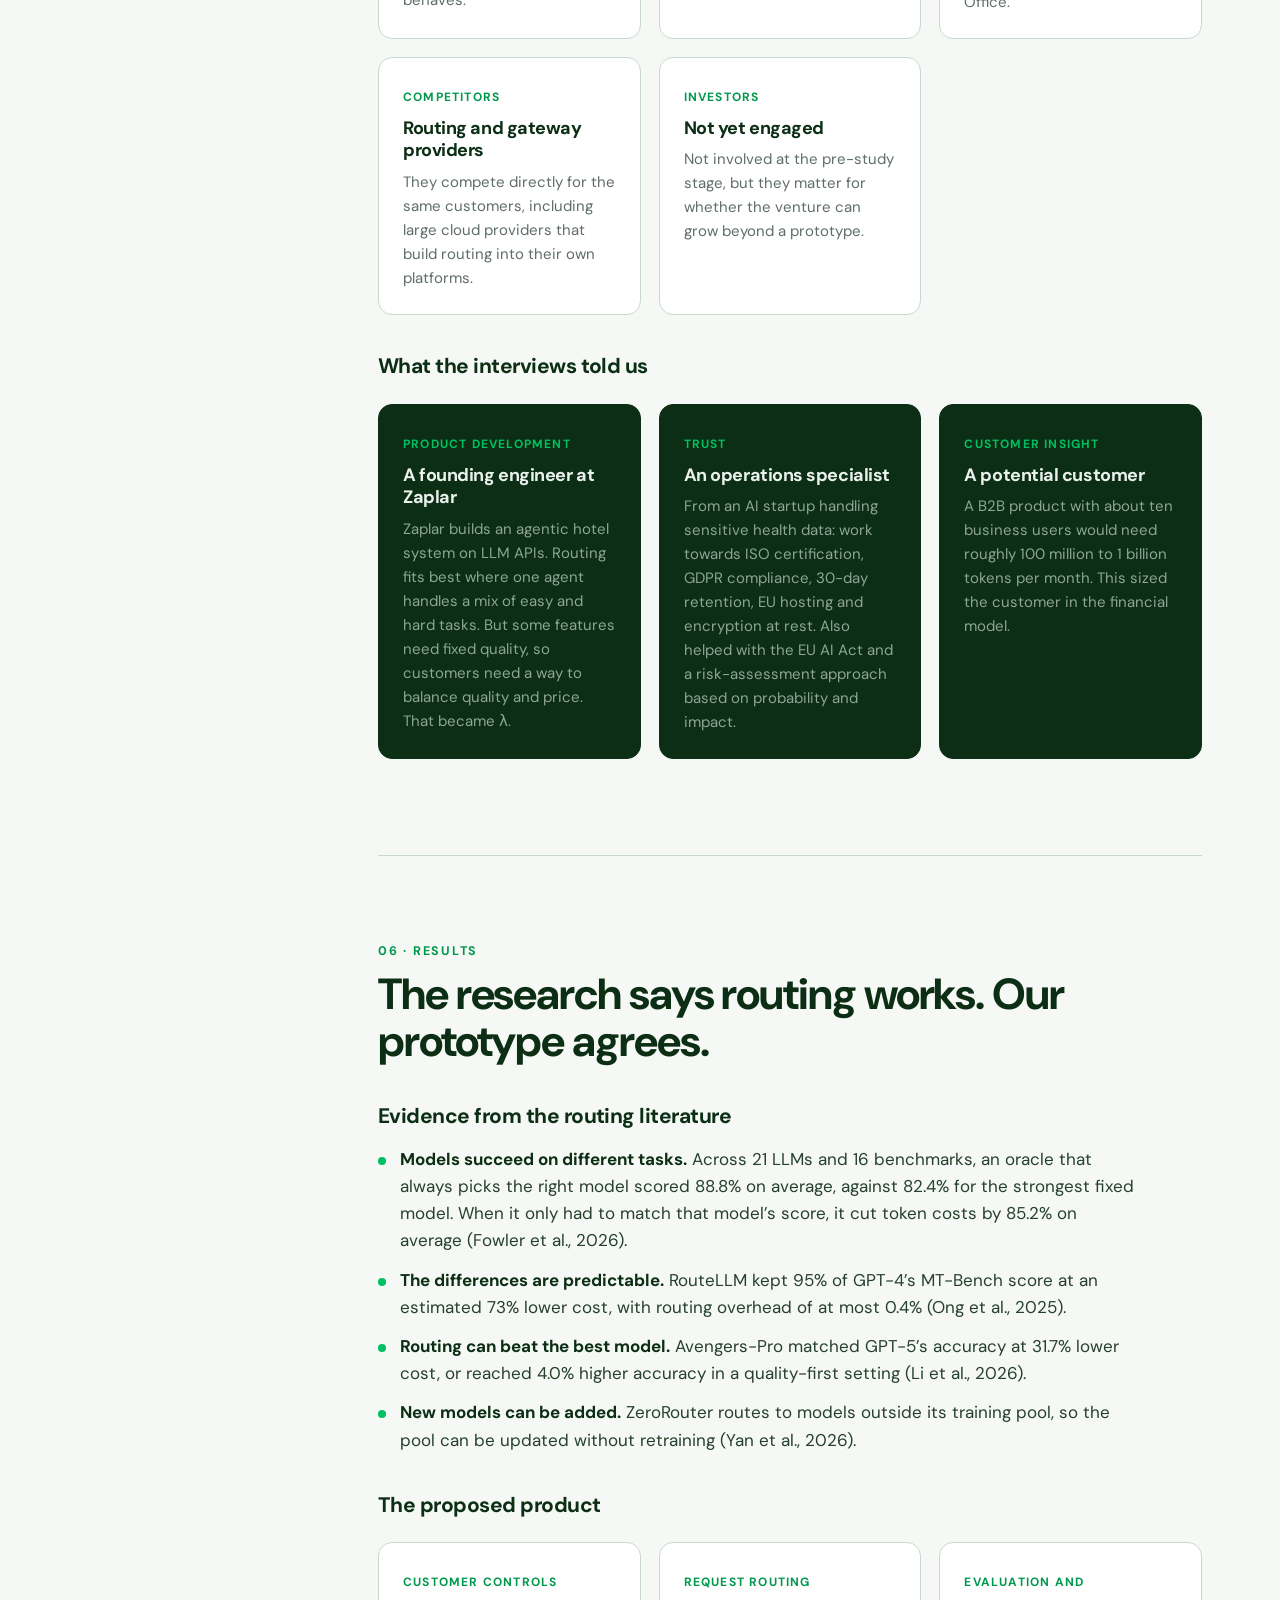
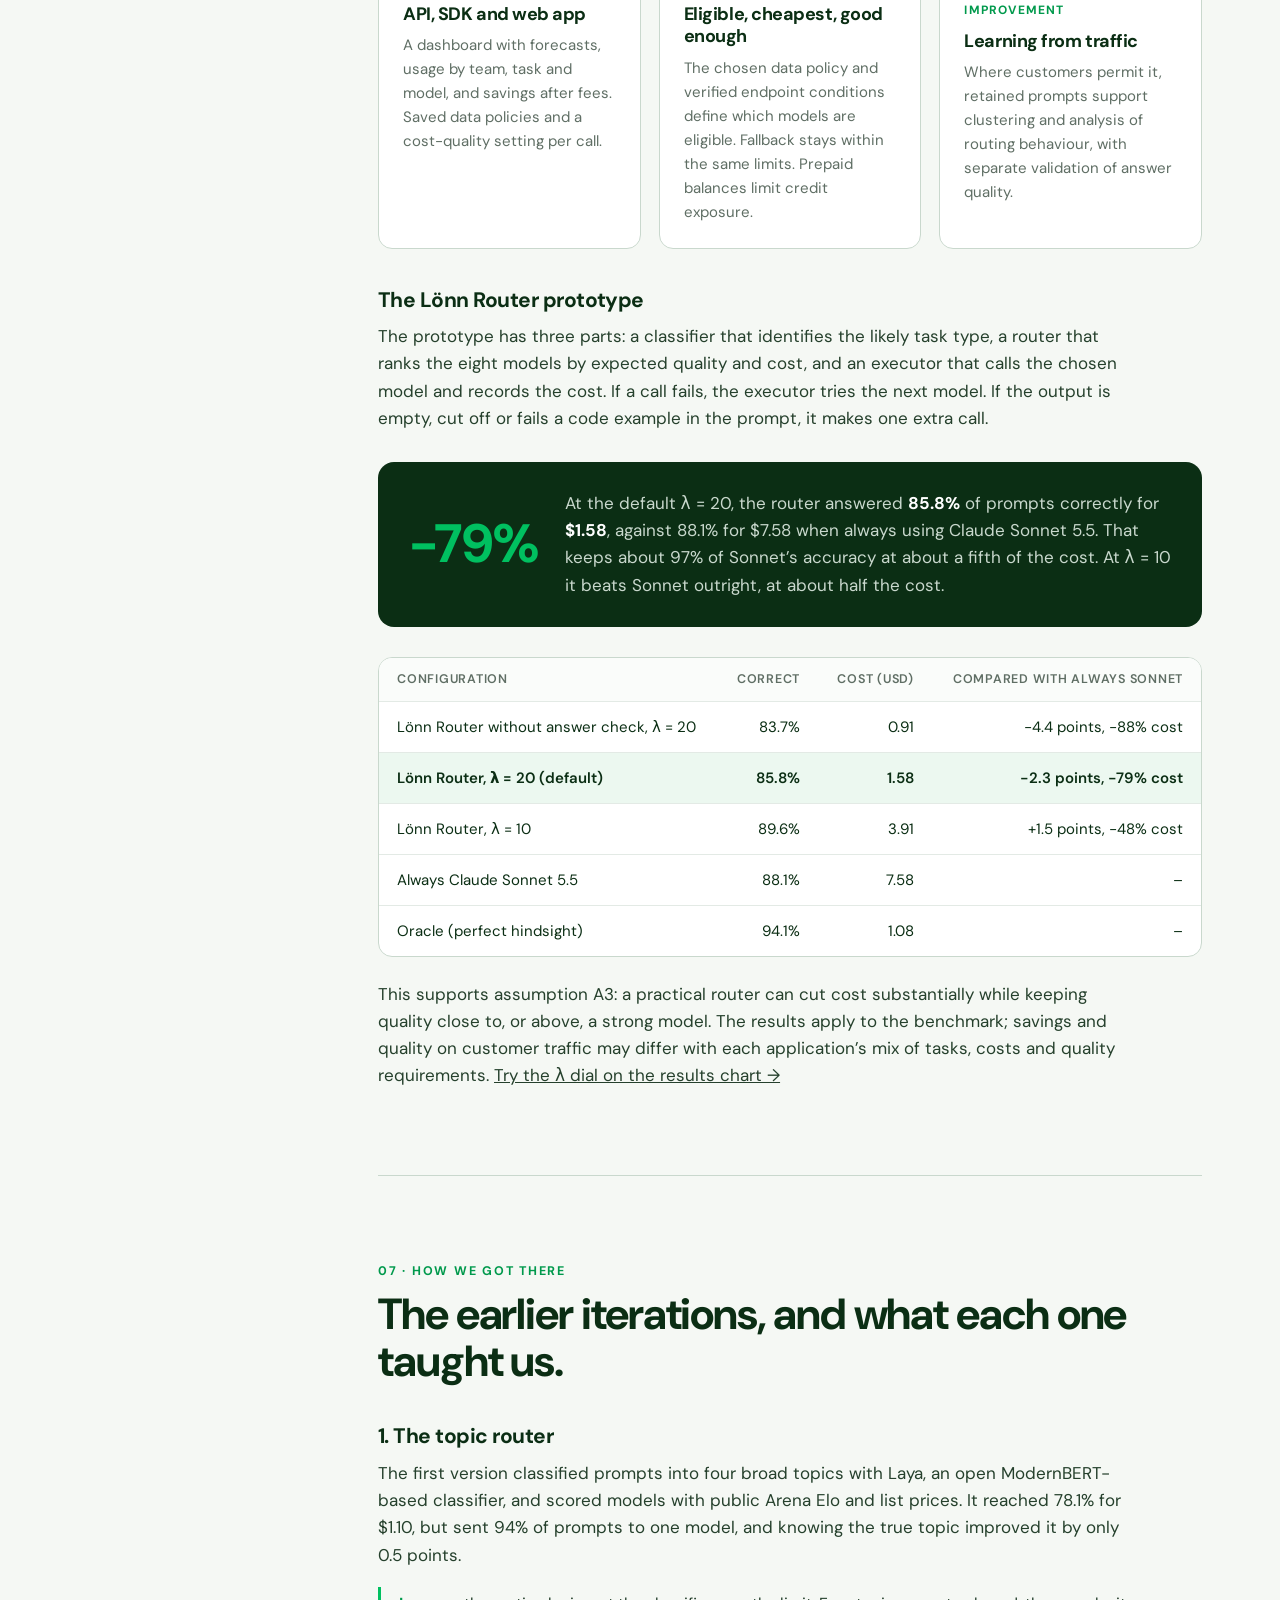
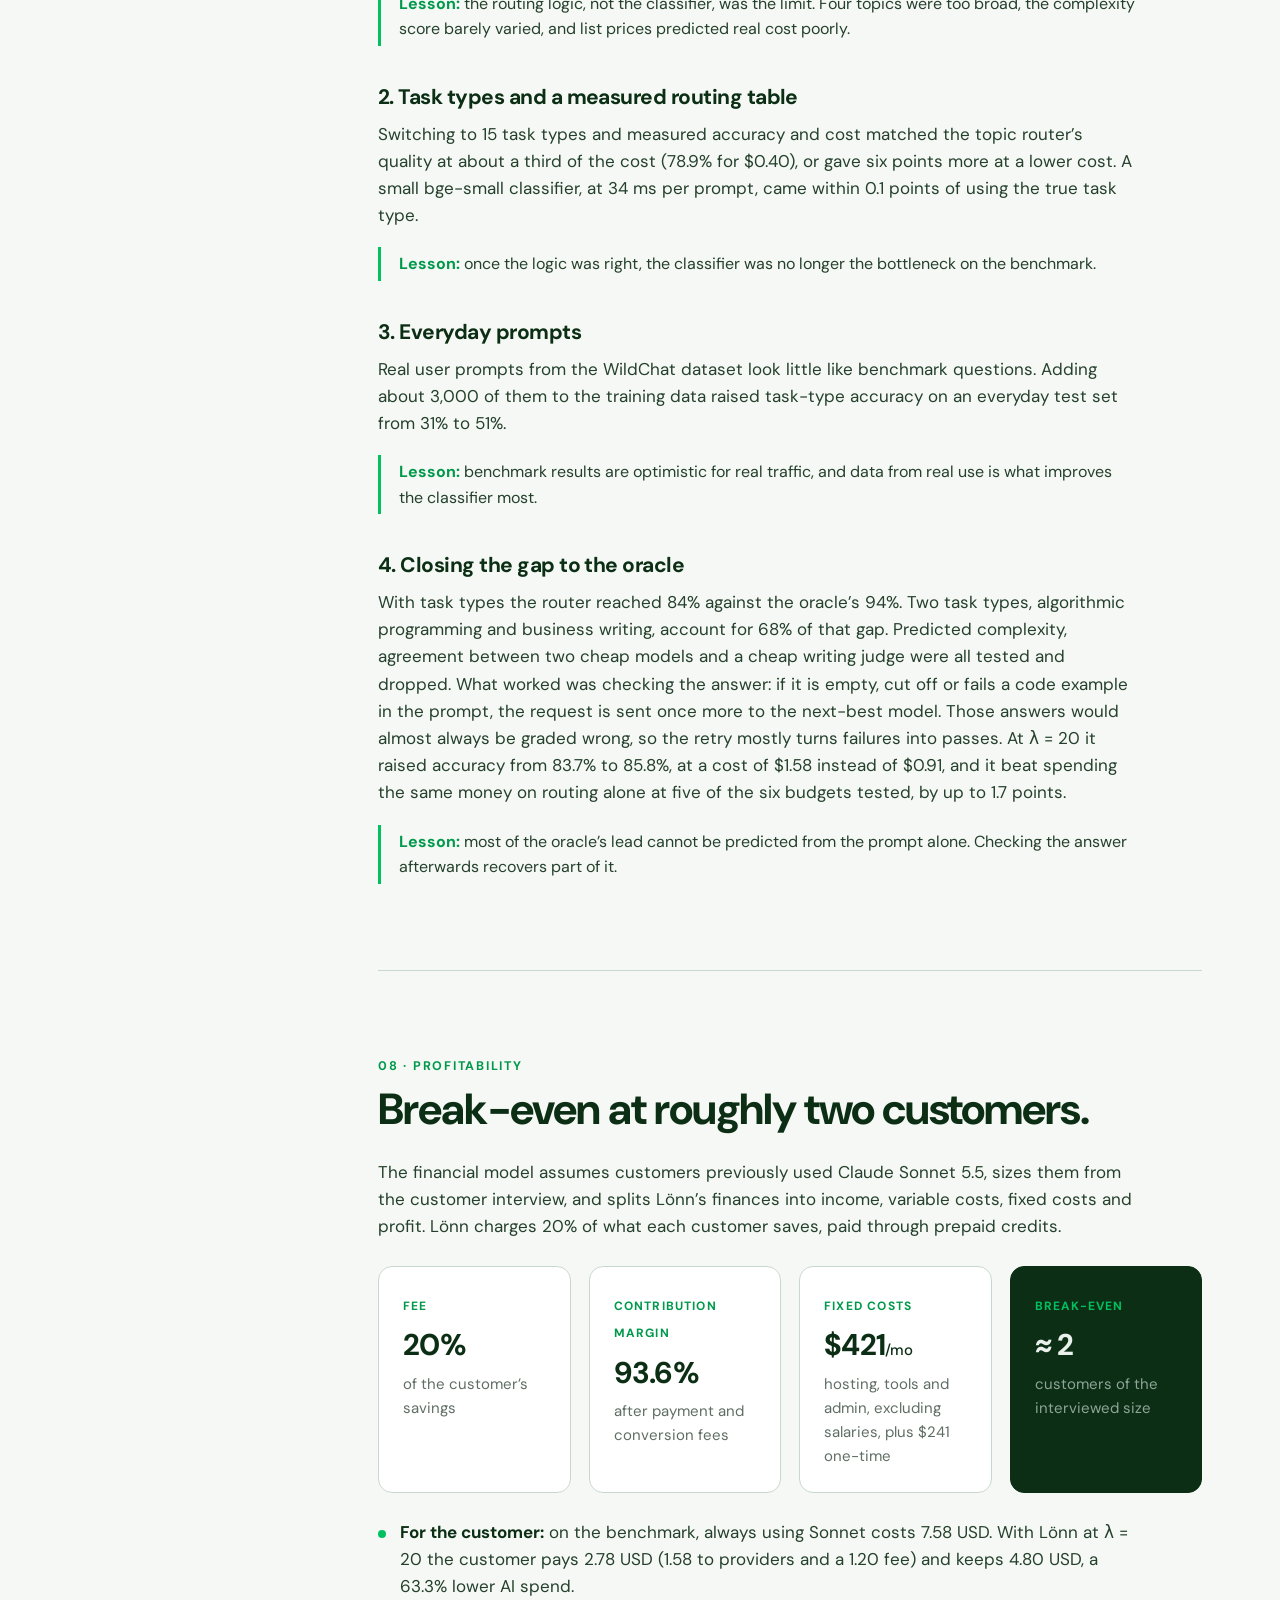
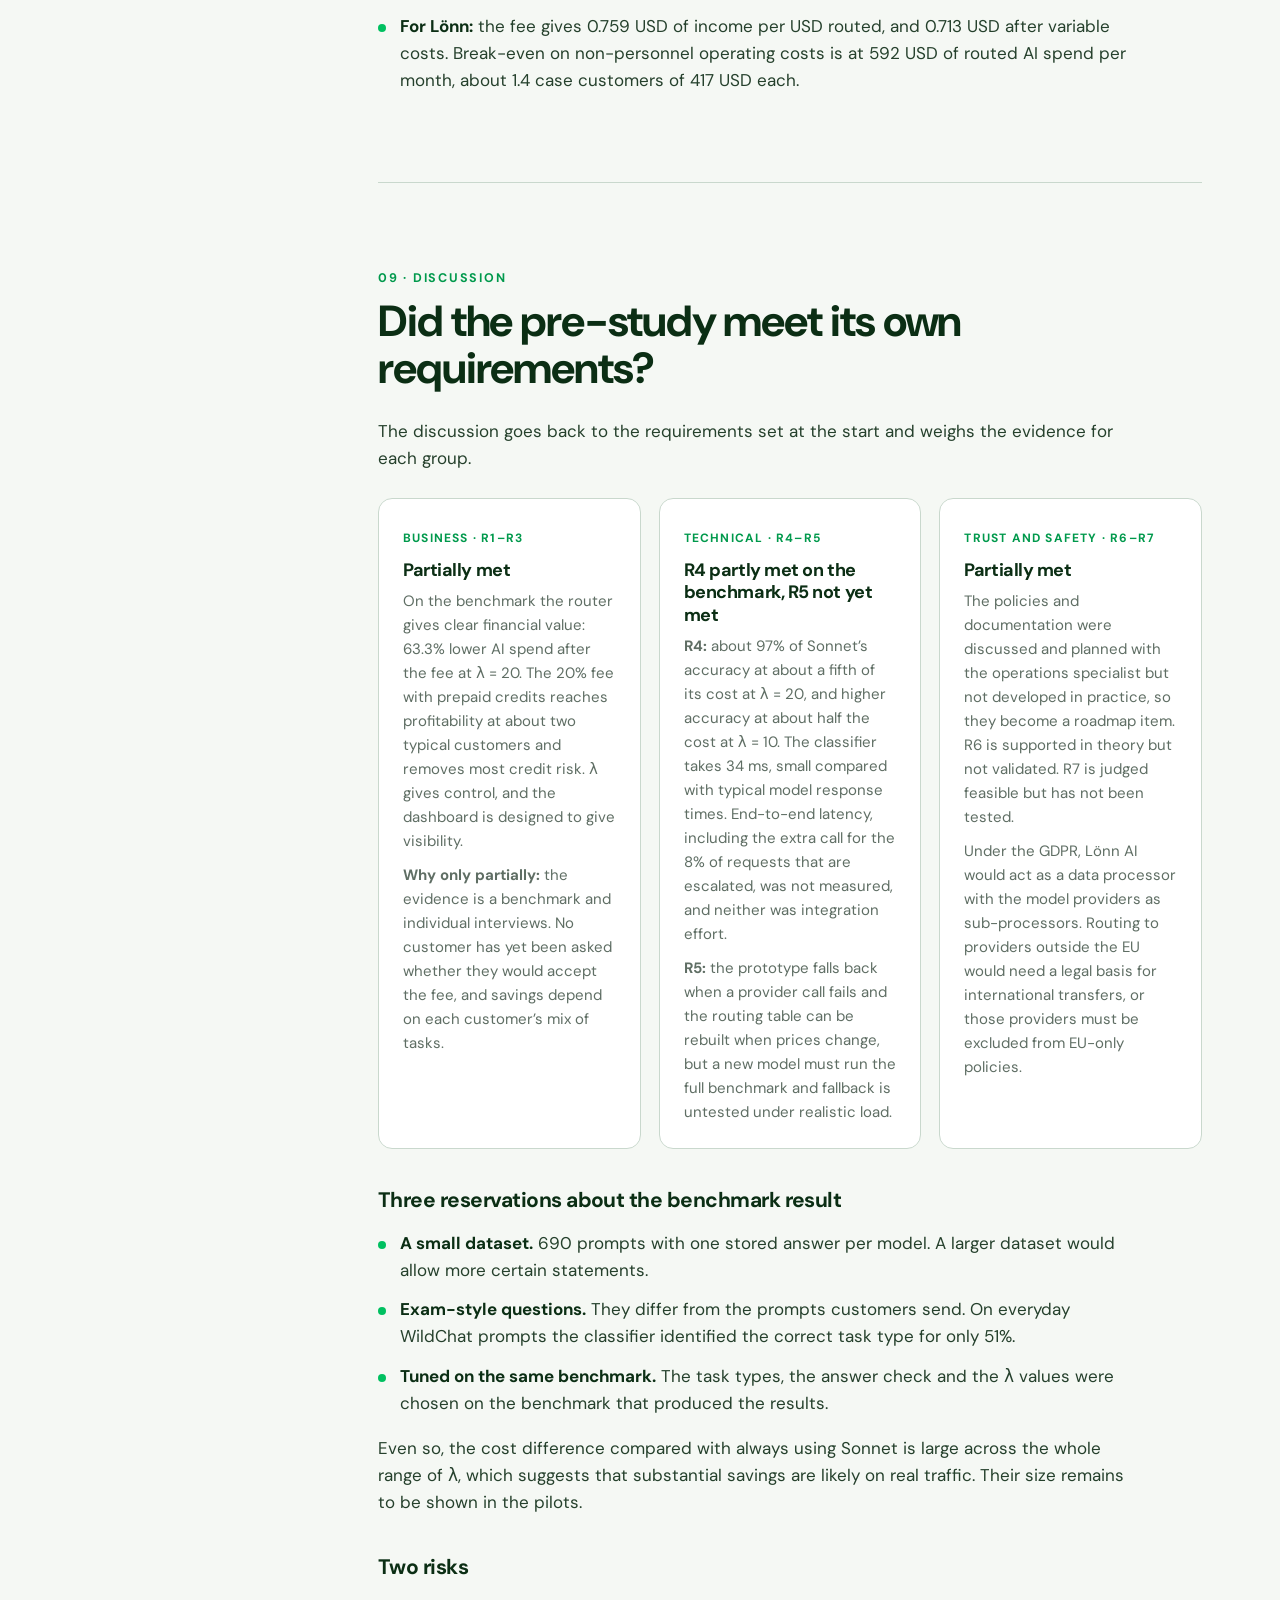
==== commit f62fe508: "Pre-study: link to the full report PDF Co-Authored-By: Claude Fable 5.2 <noreply@anthropic.com> Clau" ====
--- a/prestudy.html
+++ b/prestudy.html
@@ -10,7 +10,7 @@
 <link rel="preconnect" href="https://fonts.googleapis.com">
 <link rel="preconnect" href="https://fonts.gstatic.com" crossorigin>
 <link href="https://fonts.googleapis.com/css2?family=DM+Sans:opsz,wght@9..40,400;9..40,500;9..40,600;9..40,700&display=swap" rel="stylesheet">
-<link rel="stylesheet" href="assets/css/style.css?v=202611111810">
+<link rel="stylesheet" href="assets/css/style.css?v=202611111841">
 </head>
 <body>
 <div class="progress" aria-hidden="true"></div>
@@ -44,6 +44,7 @@
       <div><b>5,520</b>graded outputs</div>
       <div><b>3</b>stakeholder consultations</div>
     </div>
+    <p class="ps-note reveal" style="--d:.28s">This page is a summary. <a href="Lonn_AI_Prestudy.pdf" target="_blank" rel="noopener">Read the full pre-study report (PDF, 40 pages)</a></p>
   </div>
 </section>
 
@@ -394,7 +395,7 @@
       <h3>Use of AI</h3>
       <p class="reveal">AI was used in line with the course examiners’ guidelines, always as a tool with a human driving the work: to reformulate parts of the text for grammar and flow, to help build the Excel workbook for the financial model, and for coding.</p>
       <h3>The report</h3>
-      <p class="reveal">“Lönn AI: Cost, quality and trust in LLM routing” is a pre-study written in the course DH2465 Computer Science, Business and Management at KTH Royal Institute of Technology, dated 11 November 2026. The source code is at <a href="https://github.com/emrailklmin/Lonn">github.com/emrailklmin/Lonn</a>.</p>
+      <p class="reveal">“Lönn AI: Cost, quality and trust in LLM routing” is a pre-study written in the course DH2465 Computer Science, Business and Management at KTH Royal Institute of Technology, dated 11 November 2026. This page summarises it; the <a href="Lonn_AI_Prestudy.pdf" target="_blank" rel="noopener">full report is available as a PDF</a>. The source code is at <a href="https://github.com/emrailklmin/Lonn">github.com/emrailklmin/Lonn</a>.</p>
       <h3>The team</h3>
       <div class="team">
         <a href="mailto:jbrismar@kth.se">Joel Brismar</a><a href="mailto:erikmall@kth.se">Erik Mallmin</a><a href="mailto:spiik@kth.se">William Spiik</a><a href="mailto:hestra@kth.se">Henrik Strand</a><a href="mailto:noaw@kth.se">Noa Westerlund</a>
@@ -424,6 +425,6 @@
   </div>
 </footer>
 
-<script src="assets/js/main.js?v=202611111810"></script>
+<script src="assets/js/main.js?v=202611111841"></script>
 </body>
 </html>
--- a/assets/css/style.css
+++ b/assets/css/style.css
@@ -448,3 +448,5 @@
 .defs dd{margin:4px 0 0;font-size:14.5px;color:var(--muted);line-height:1.5}
 @media (max-width:760px){.defs{grid-template-columns:1fr}}
 @media (max-width:760px){table.tight th,table.tight td{padding:9px 5px;font-size:12px}table.tight th{font-size:9.5px;letter-spacing:0}table.tight td:first-child,table.tight th:first-child{padding-left:10px}table.tight td:last-child,table.tight th:last-child{padding-right:10px}}
+.ps-note{margin-top:28px;font-size:14.5px;color:var(--muted-dark)}
+.ps-note a{color:var(--signal);text-underline-offset:3px}
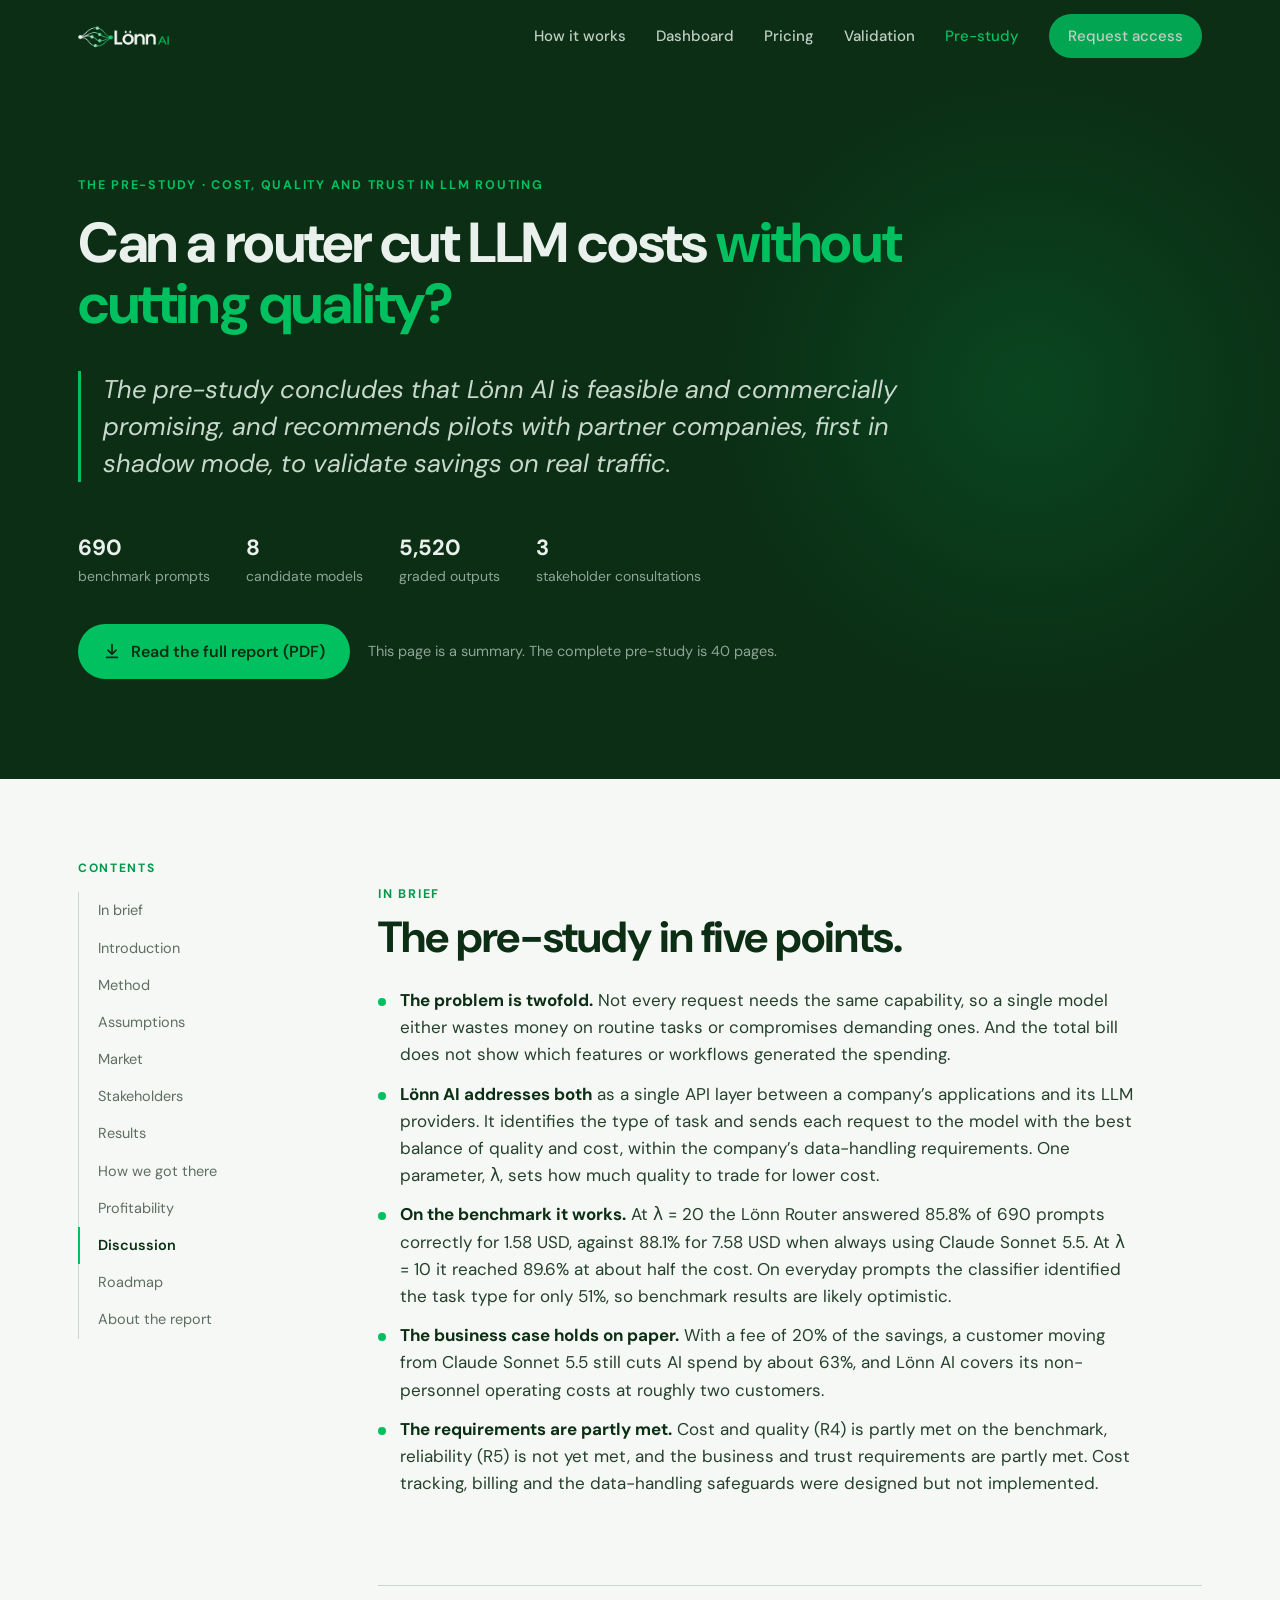
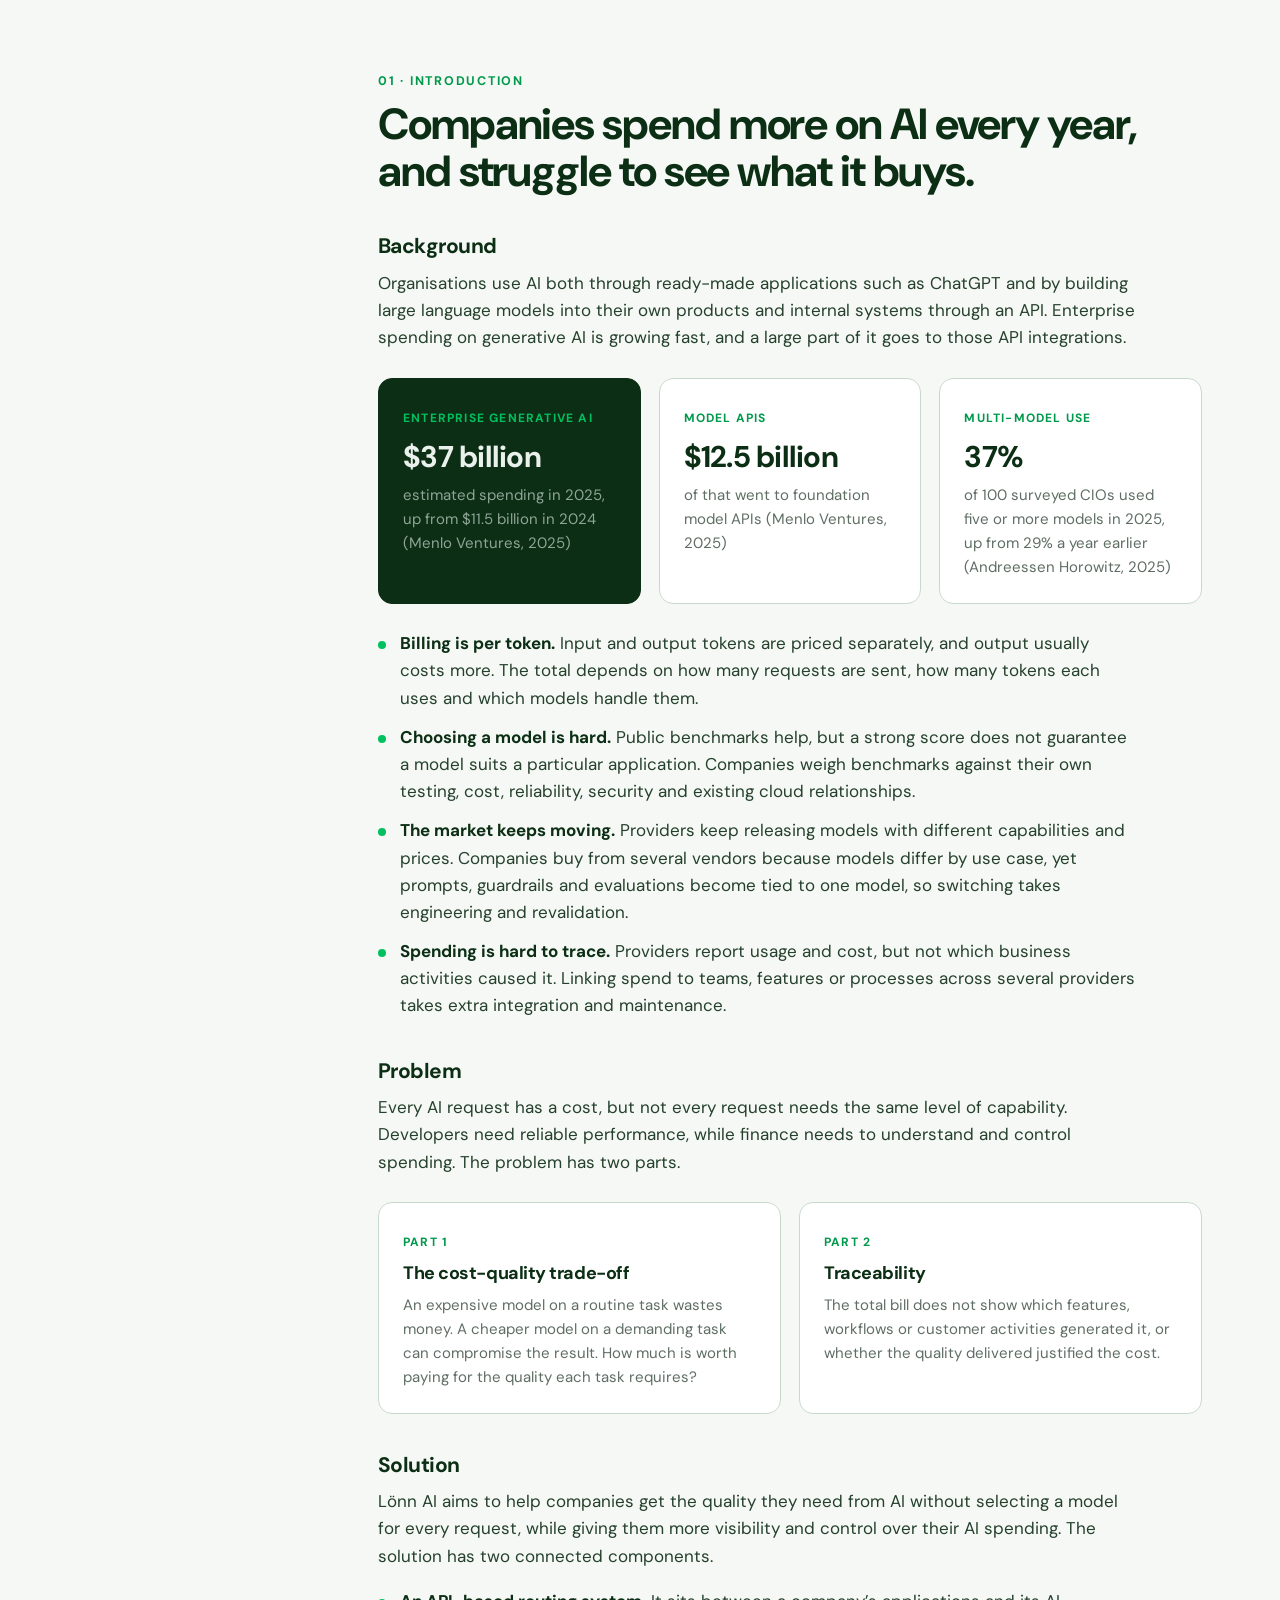
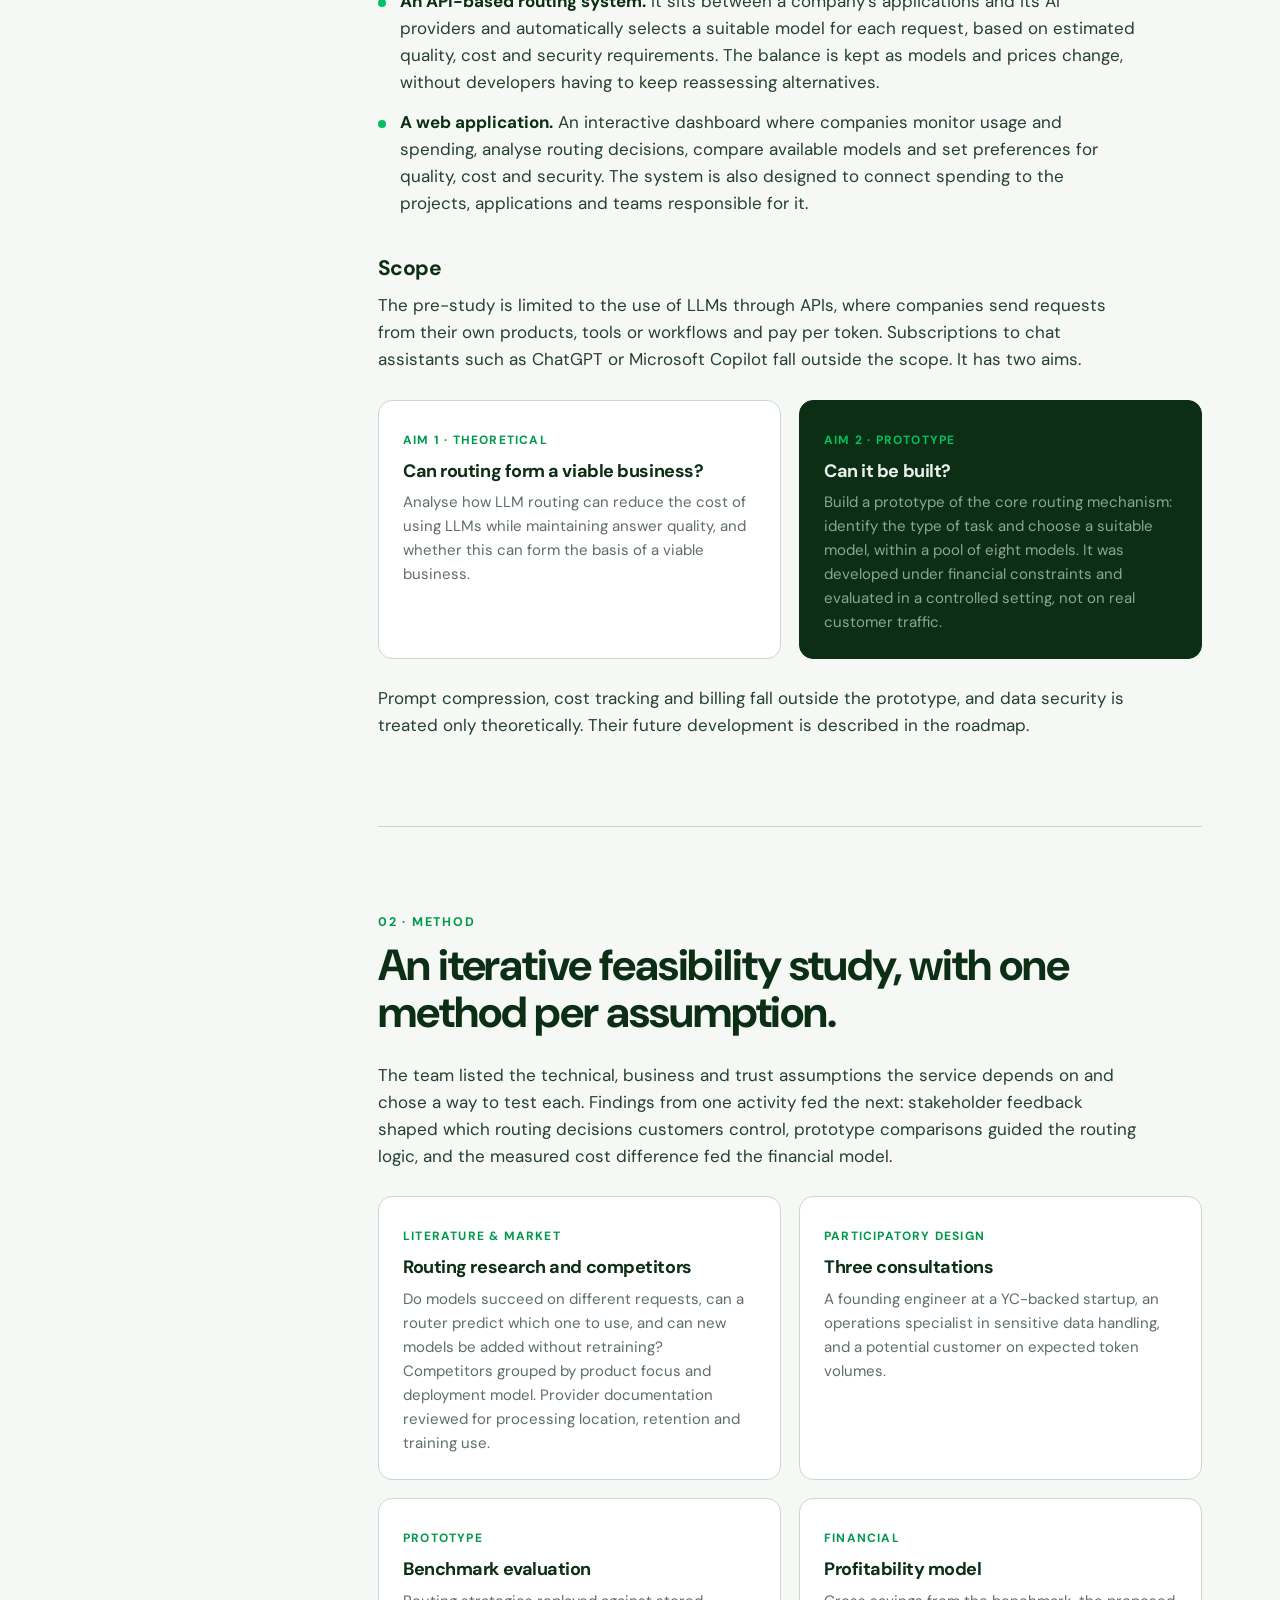
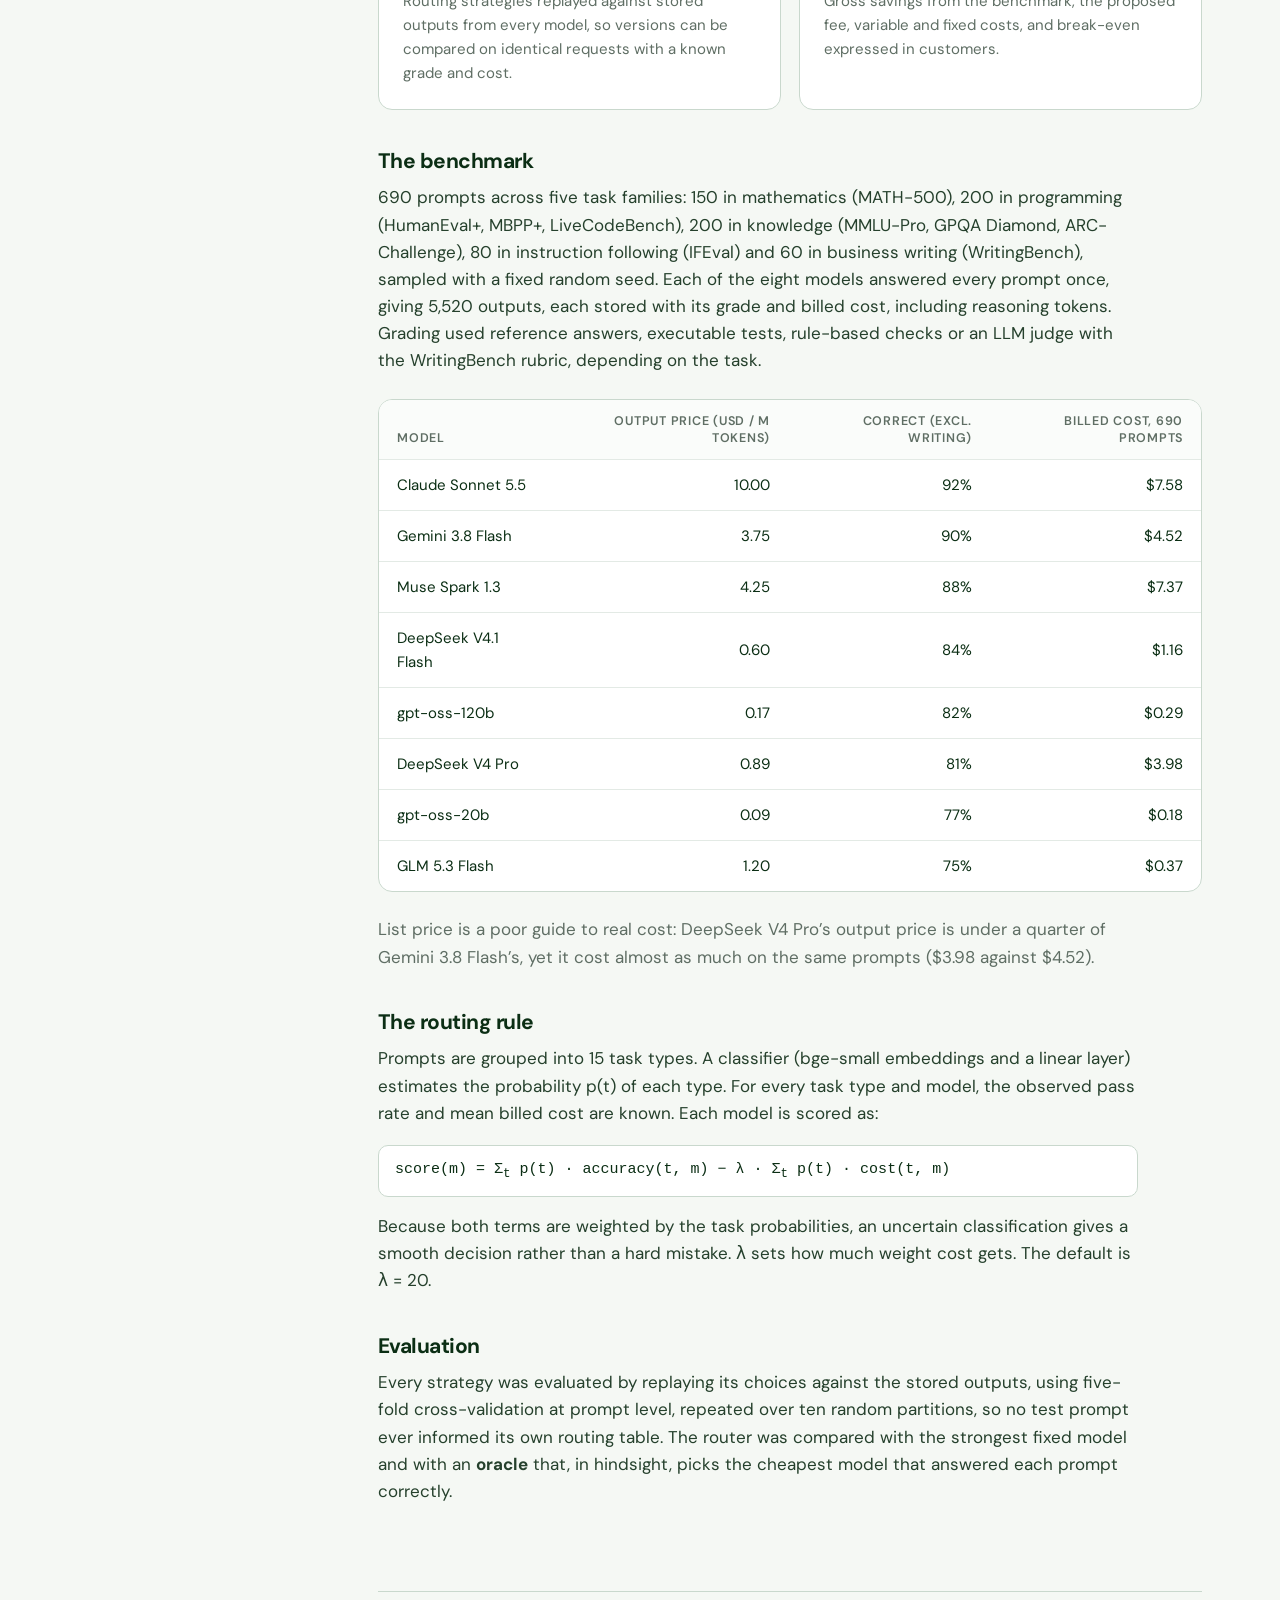
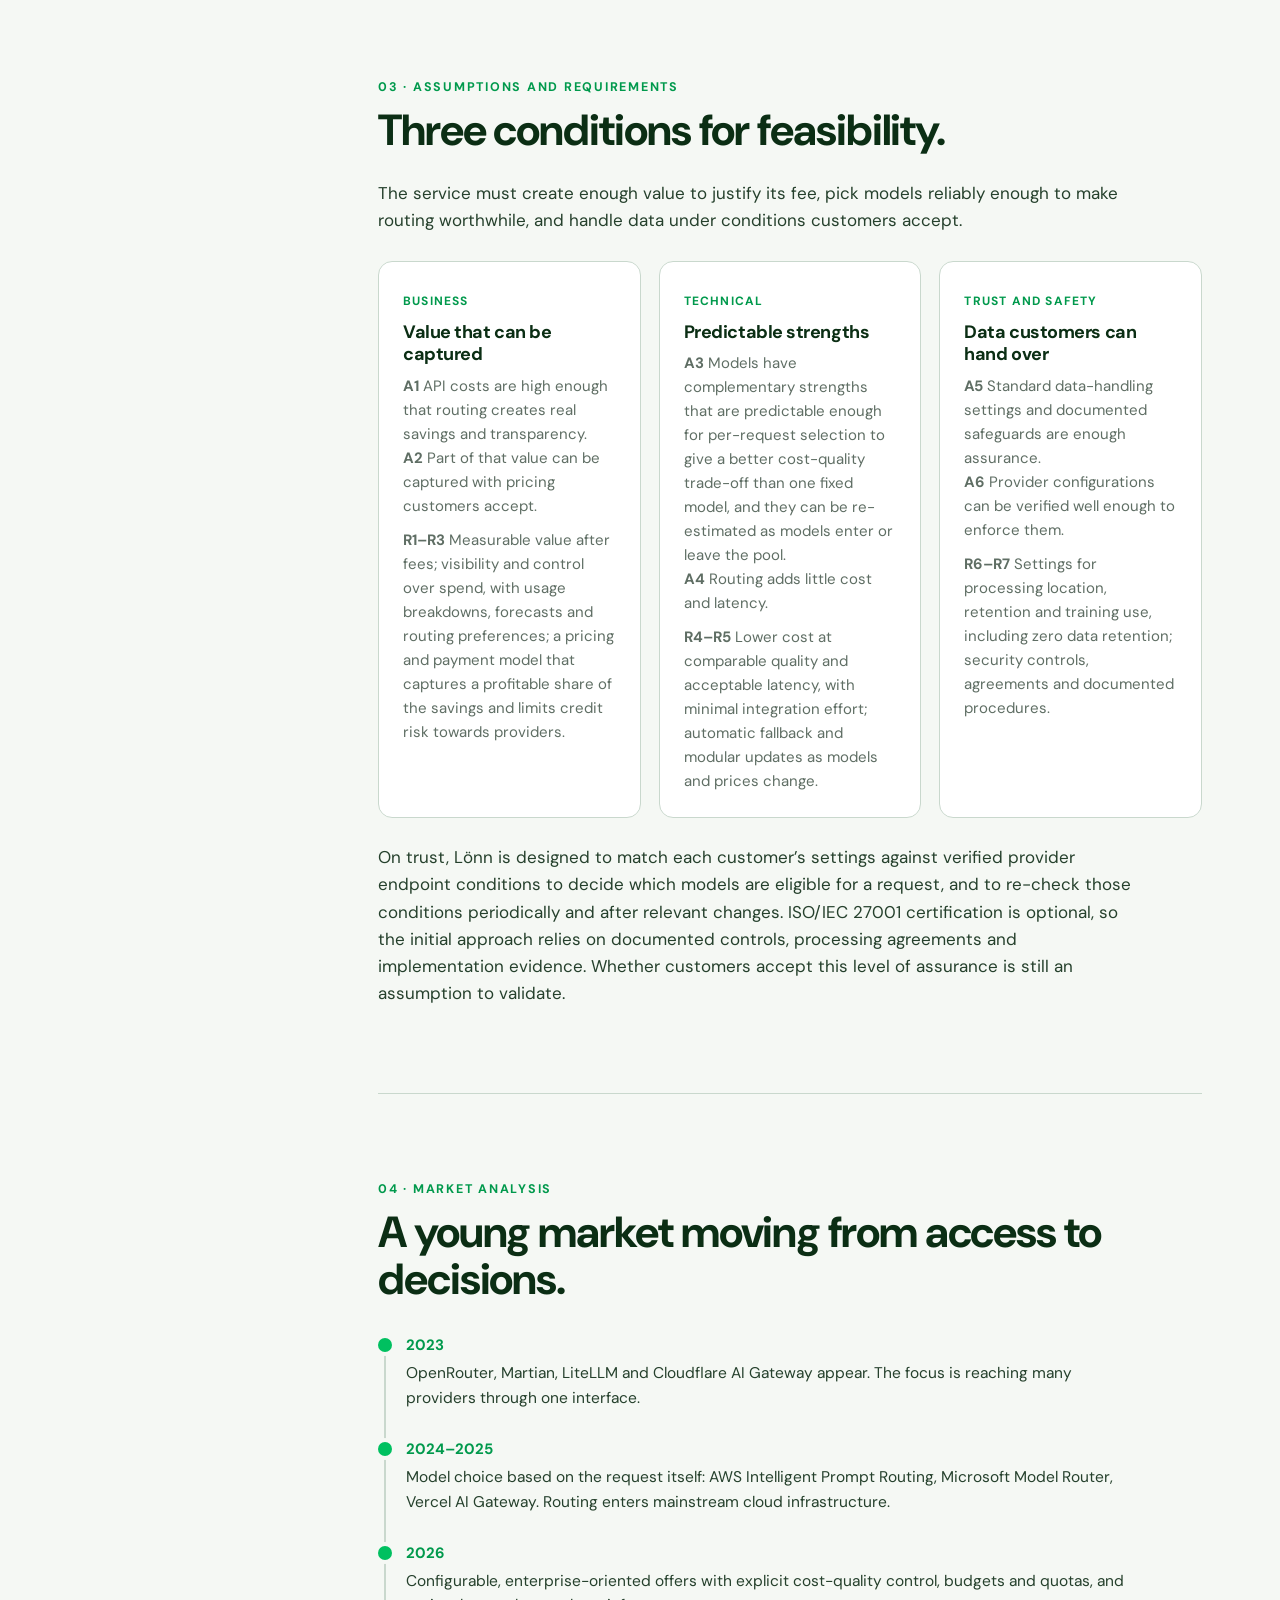
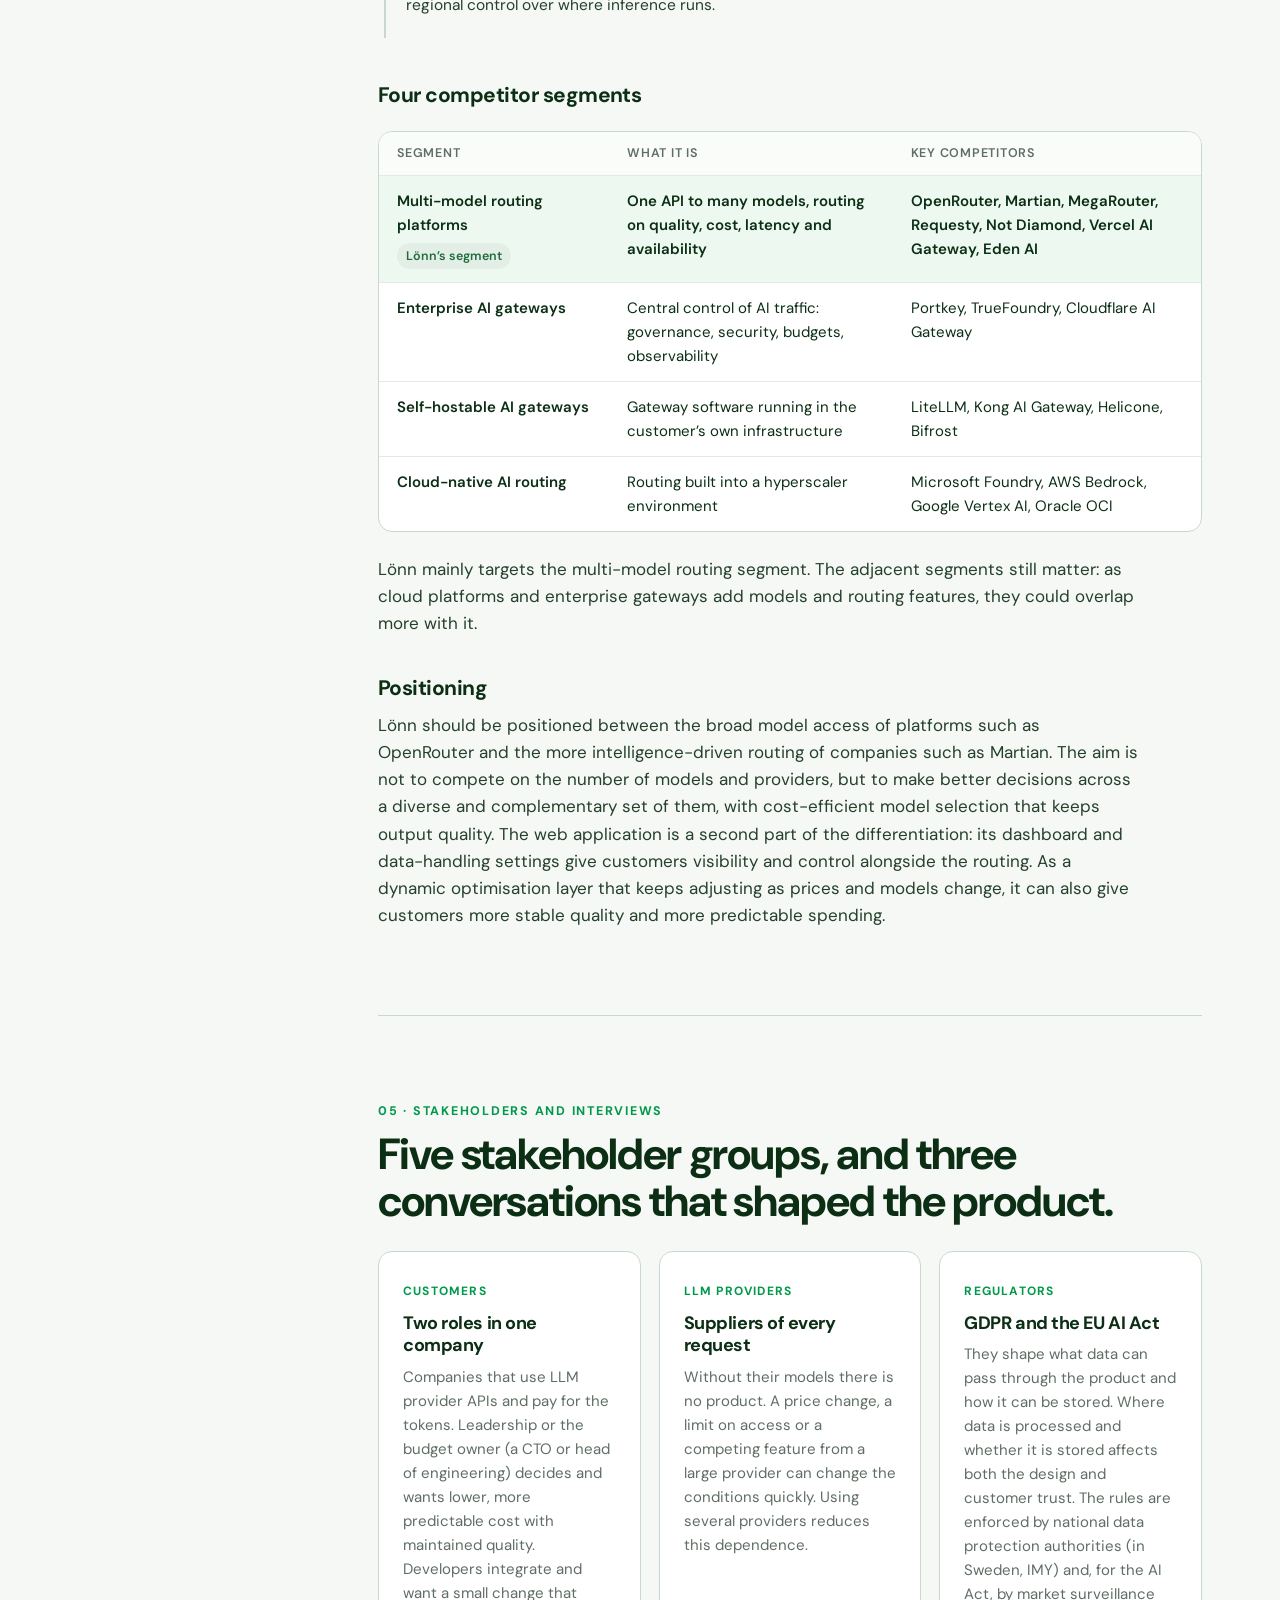
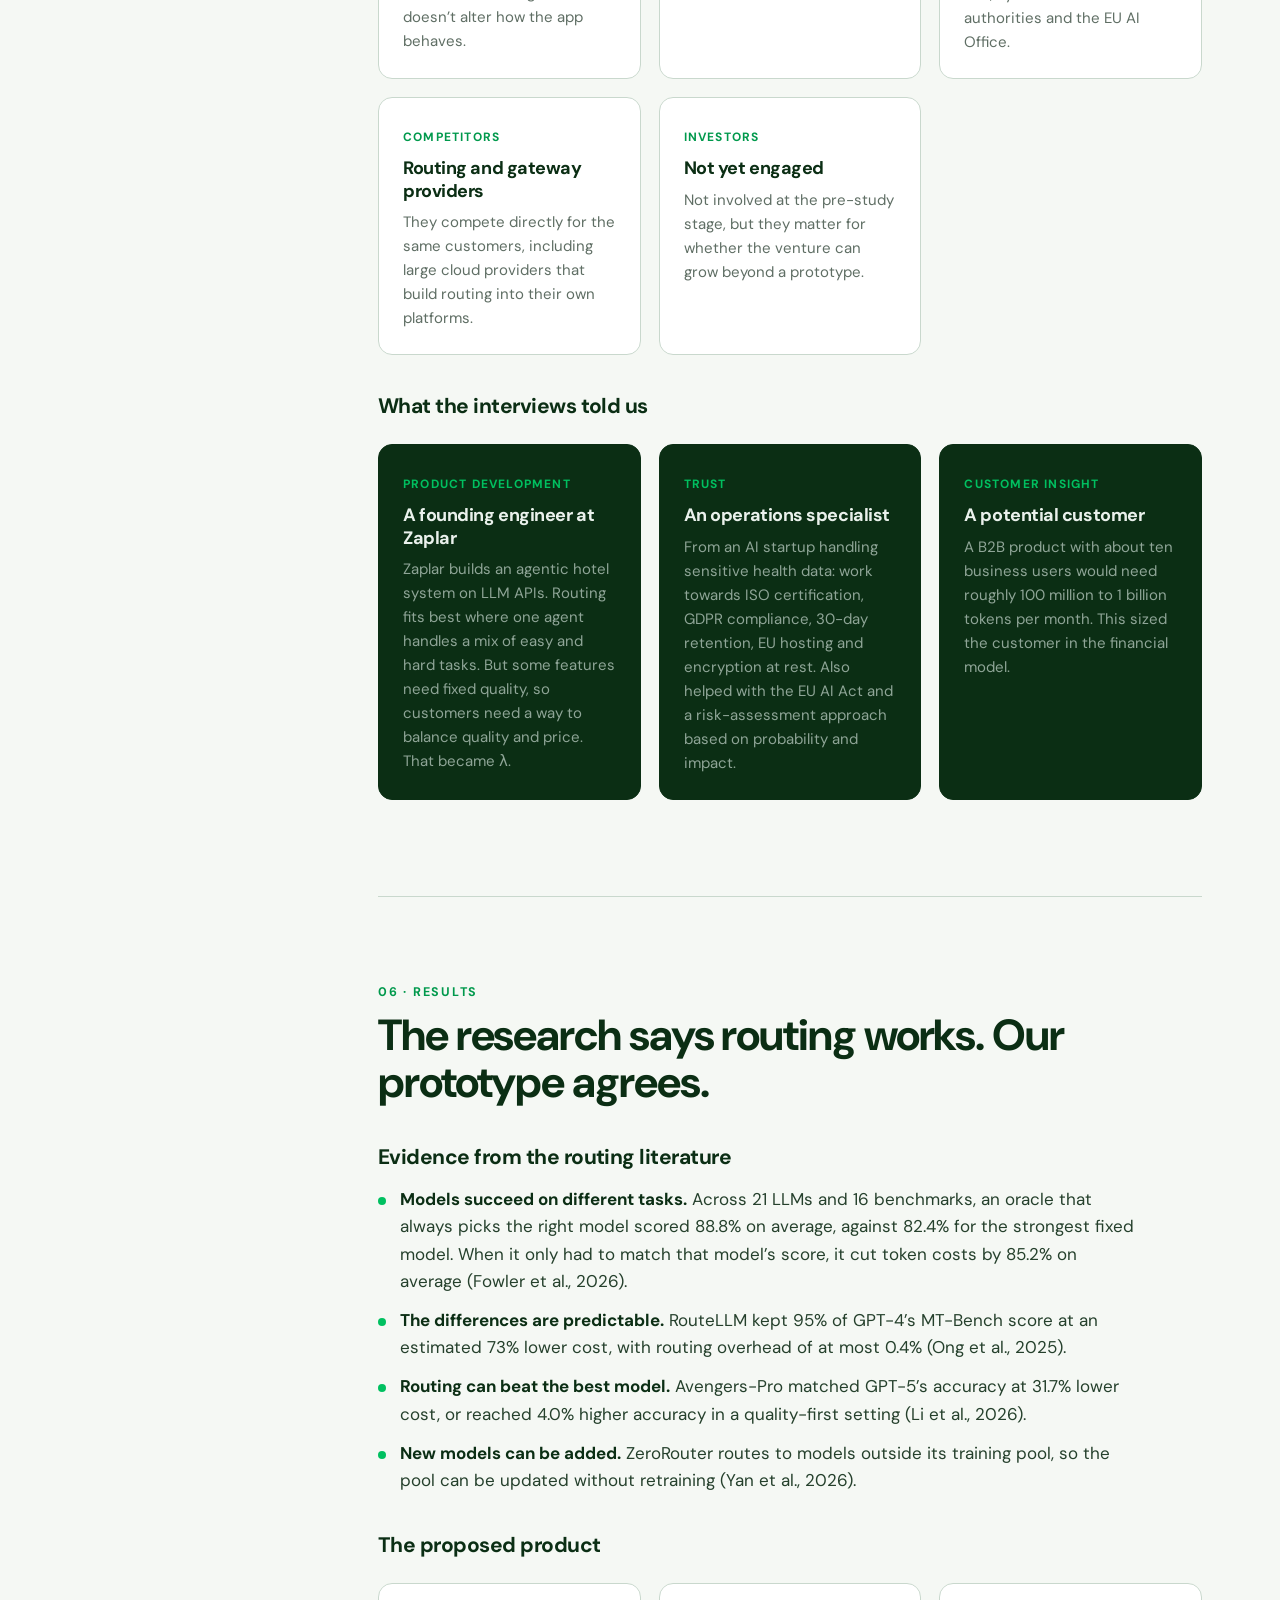
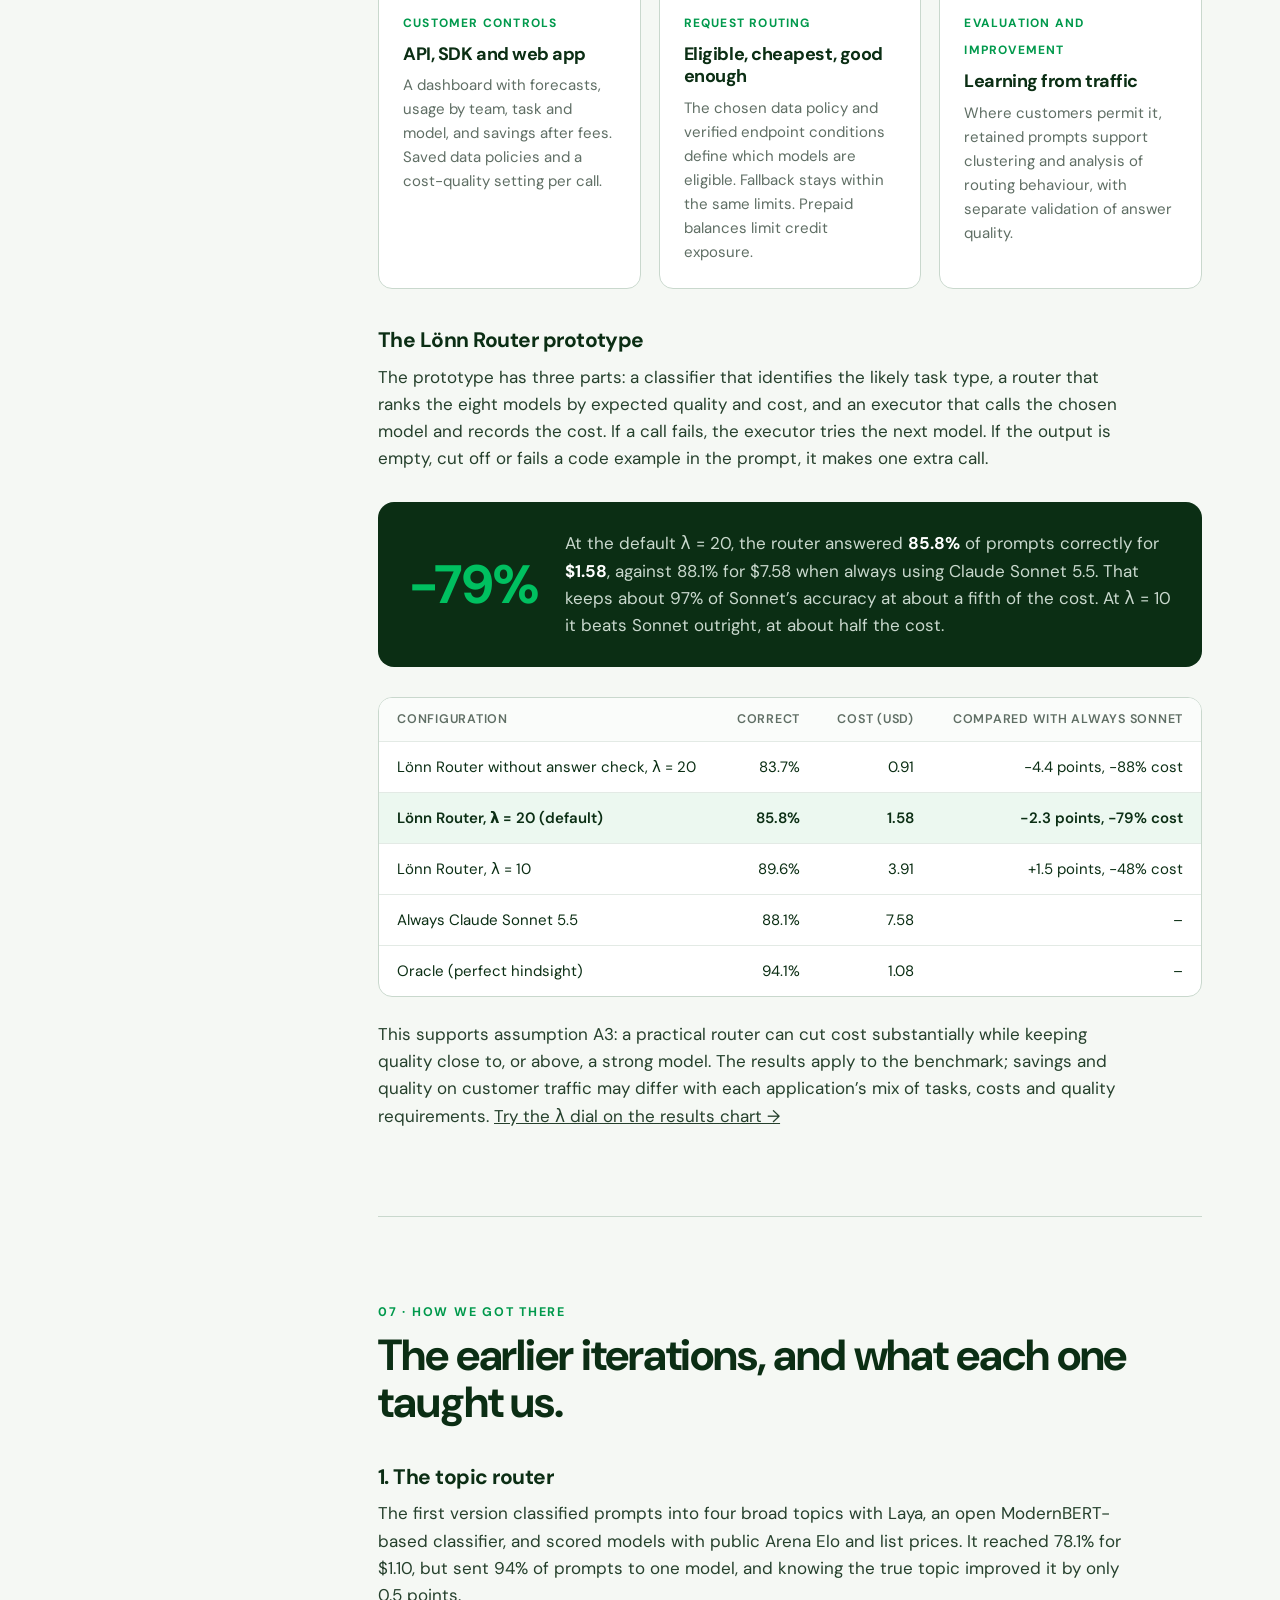
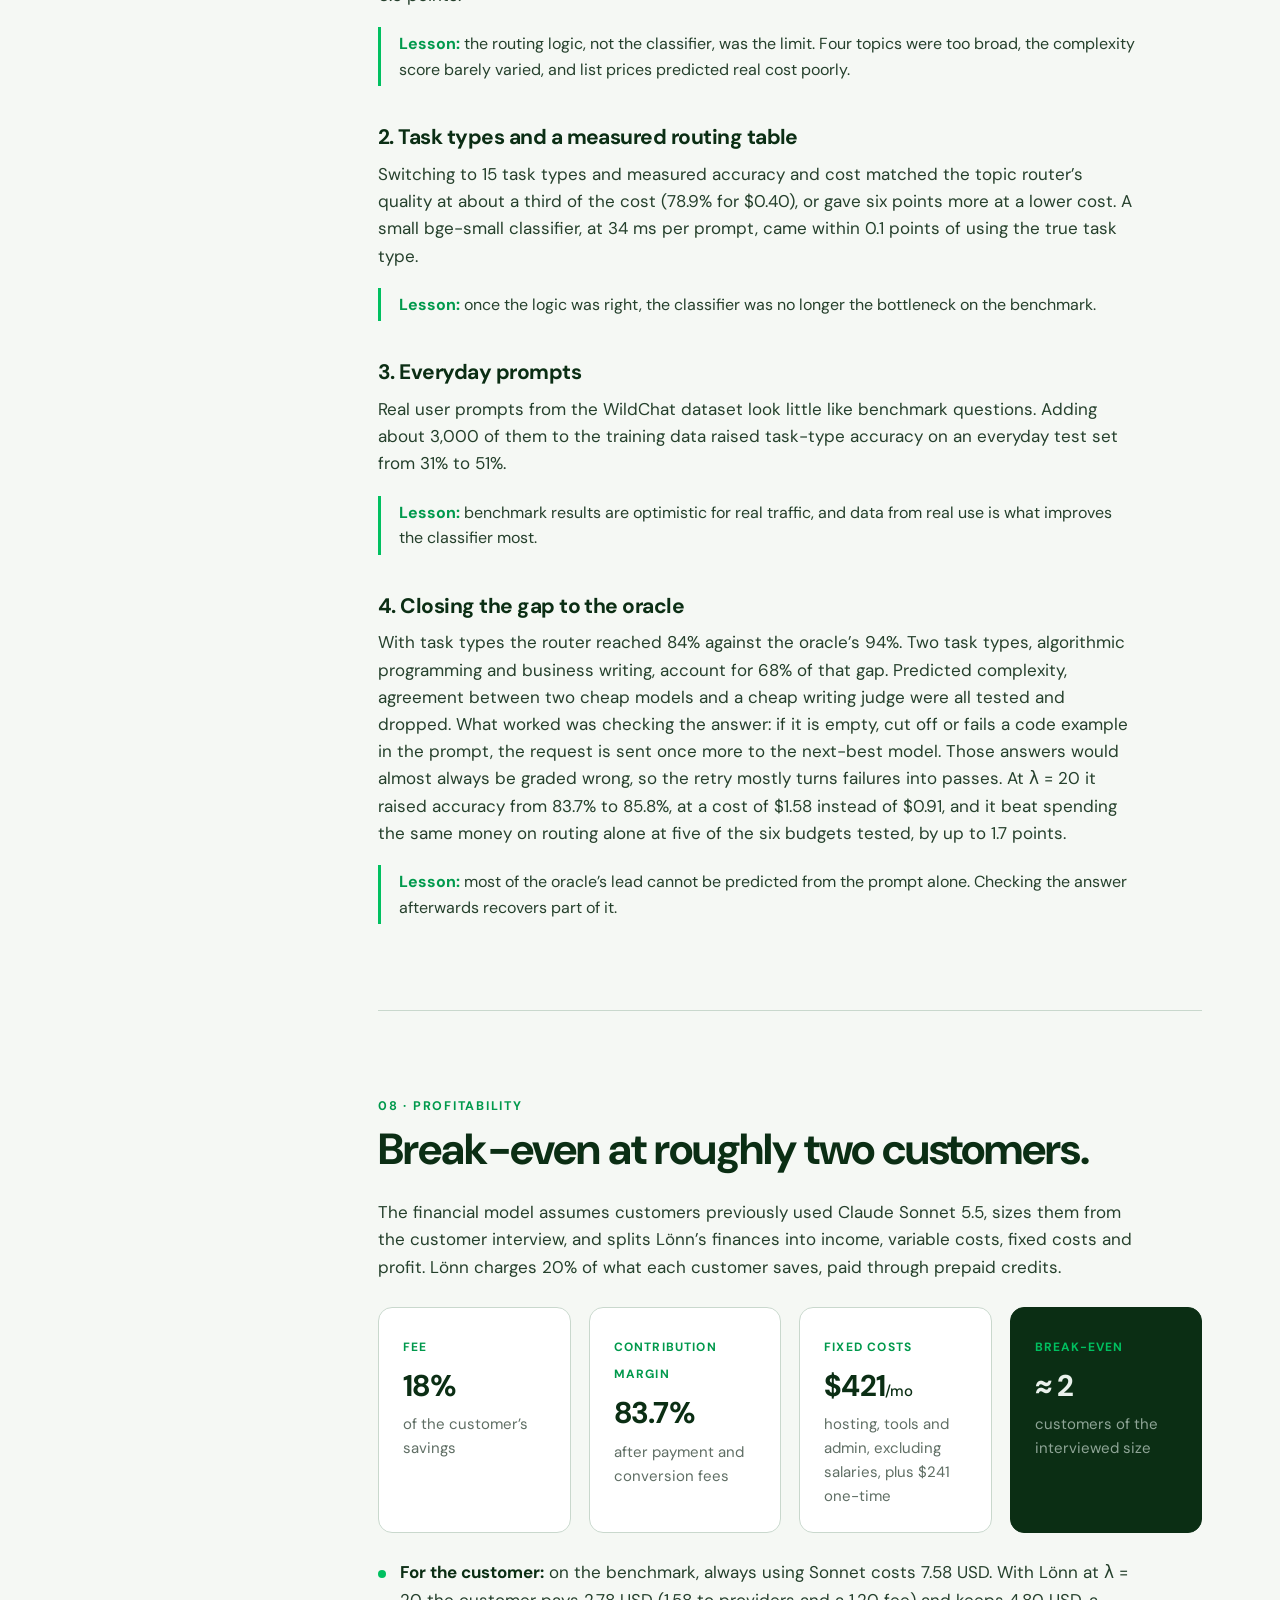
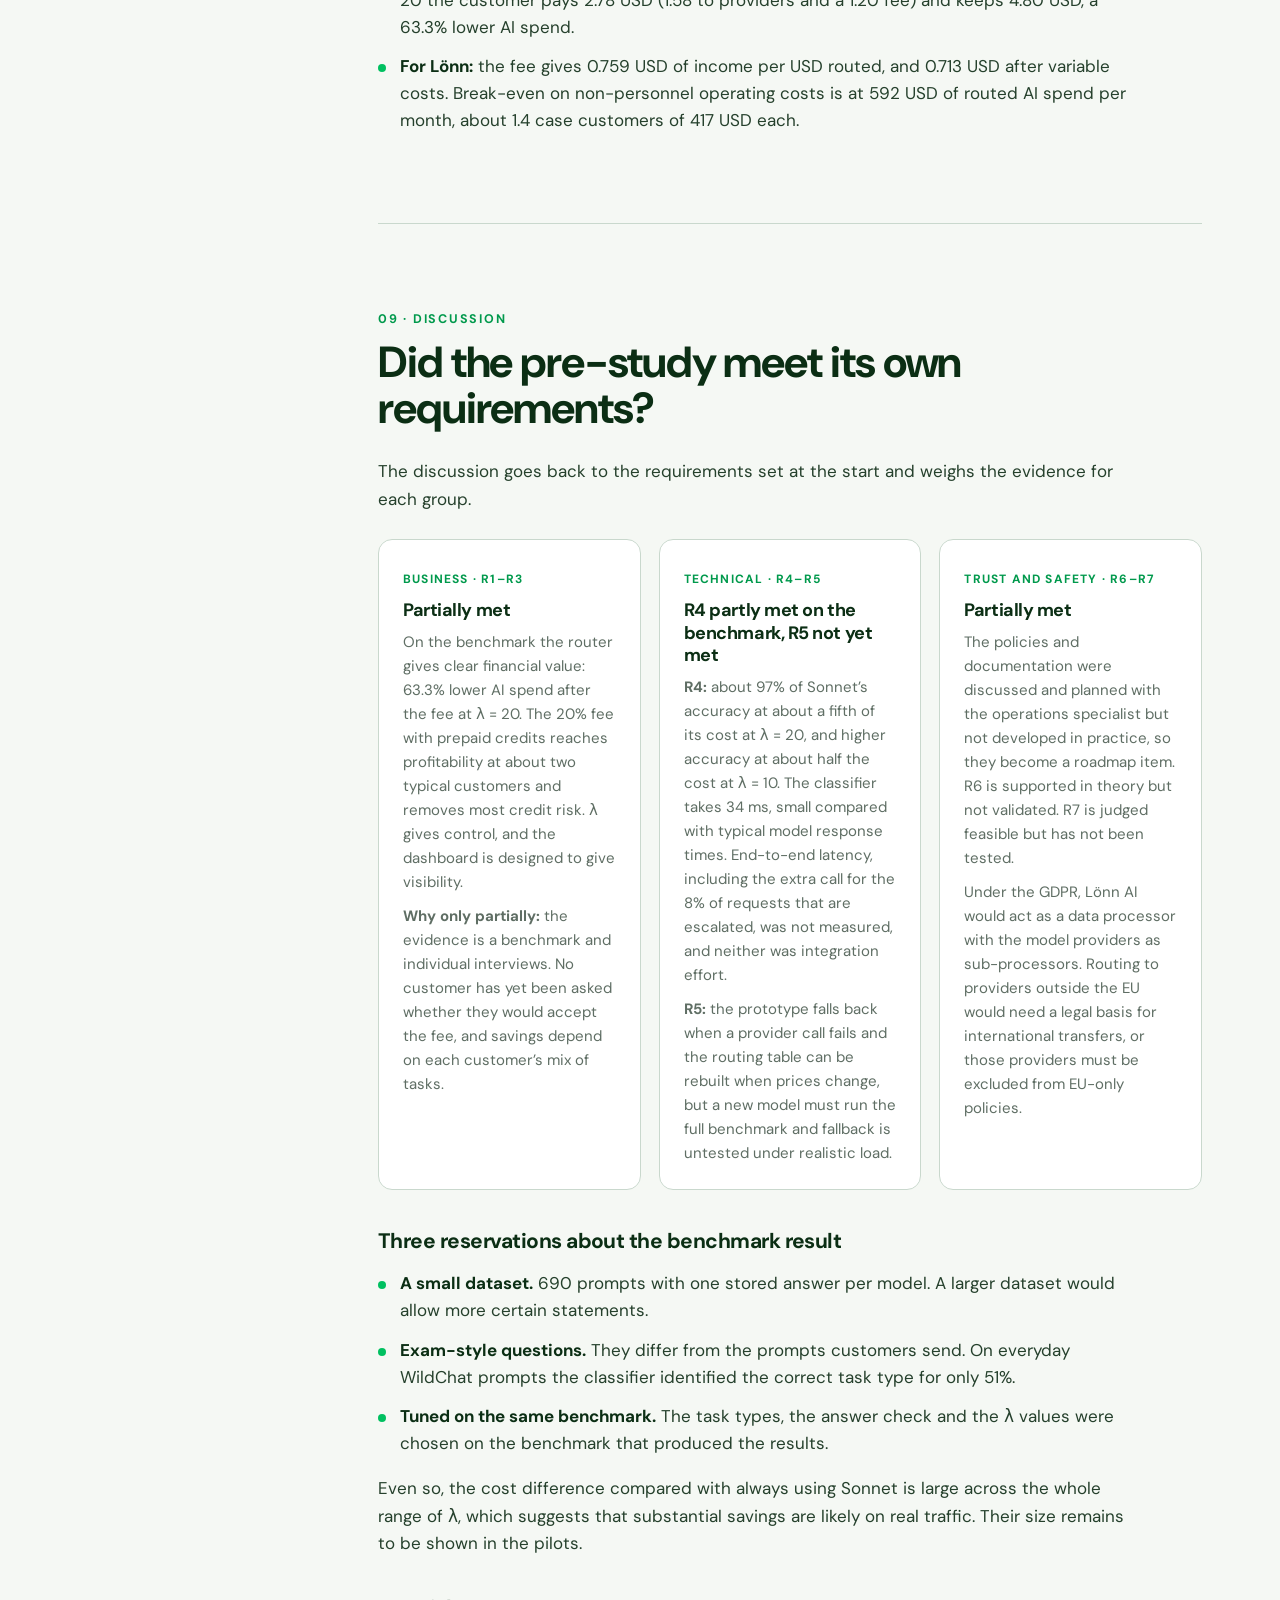
==== commit dbb08383: "Pre-study: make the full-report link a button, top and bottom Co-Authored-By: Claude Fable 5.2 <nore" ====
--- a/prestudy.html
+++ b/prestudy.html
@@ -10,7 +10,7 @@
 <link rel="preconnect" href="https://fonts.googleapis.com">
 <link rel="preconnect" href="https://fonts.gstatic.com" crossorigin>
 <link href="https://fonts.googleapis.com/css2?family=DM+Sans:opsz,wght@9..40,400;9..40,500;9..40,600;9..40,700&display=swap" rel="stylesheet">
-<link rel="stylesheet" href="assets/css/style.css?v=202611111841">
+<link rel="stylesheet" href="assets/css/style.css?v=202611111843">
 </head>
 <body>
 <div class="progress" aria-hidden="true"></div>
@@ -44,7 +44,10 @@
       <div><b>5,520</b>graded outputs</div>
       <div><b>3</b>stakeholder consultations</div>
     </div>
-    <p class="ps-note reveal" style="--d:.28s">This page is a summary. <a href="Lonn_AI_Prestudy.pdf" target="_blank" rel="noopener">Read the full pre-study report (PDF, 40 pages)</a></p>
+    <div class="ps-pdf reveal" style="--d:.28s">
+      <a class="btn btn-primary" href="Lonn_AI_Prestudy.pdf" target="_blank" rel="noopener"><svg viewBox="0 0 20 20" fill="none" stroke="currentColor" stroke-width="2" stroke-linecap="round" stroke-linejoin="round"><path d="M10 3v10M5.5 9l4.5 4.5L14.5 9M4 17h12"/></svg> Read the full report (PDF)</a>
+      <span>This page is a summary. The complete pre-study is 40 pages.</span>
+    </div>
   </div>
 </section>
 
@@ -400,6 +403,10 @@
       <div class="team">
         <a href="mailto:jbrismar@kth.se">Joel Brismar</a><a href="mailto:erikmall@kth.se">Erik Mallmin</a><a href="mailto:spiik@kth.se">William Spiik</a><a href="mailto:hestra@kth.se">Henrik Strand</a><a href="mailto:noaw@kth.se">Noa Westerlund</a>
       </div>
+      <div class="bench-note reveal" style="margin-top:44px">
+        <p><b style="color:var(--ink)">This page is a summary.</b> The complete pre-study, with all tables, figures, references and appendices, is the 40-page report.</p>
+        <a class="btn btn-primary" href="Lonn_AI_Prestudy.pdf" target="_blank" rel="noopener"><svg viewBox="0 0 20 20" fill="none" stroke="currentColor" stroke-width="2" stroke-linecap="round" stroke-linejoin="round"><path d="M10 3v10M5.5 9l4.5 4.5L14.5 9M4 17h12"/></svg> Read the full report (PDF)</a>
+      </div>
     </section>
   </main>
 </div>
@@ -425,6 +432,6 @@
   </div>
 </footer>
 
-<script src="assets/js/main.js?v=202611111841"></script>
+<script src="assets/js/main.js?v=202611111843"></script>
 </body>
 </html>
--- a/assets/css/style.css
+++ b/assets/css/style.css
@@ -450,3 +450,5 @@
 @media (max-width:760px){table.tight th,table.tight td{padding:9px 5px;font-size:12px}table.tight th{font-size:9.5px;letter-spacing:0}table.tight td:first-child,table.tight th:first-child{padding-left:10px}table.tight td:last-child,table.tight th:last-child{padding-right:10px}}
 .ps-note{margin-top:28px;font-size:14.5px;color:var(--muted-dark)}
 .ps-note a{color:var(--signal);text-underline-offset:3px}
+.ps-pdf{margin-top:36px;display:flex;align-items:center;gap:18px;flex-wrap:wrap}
+.ps-pdf span{font-size:14.5px;color:var(--muted-dark)}
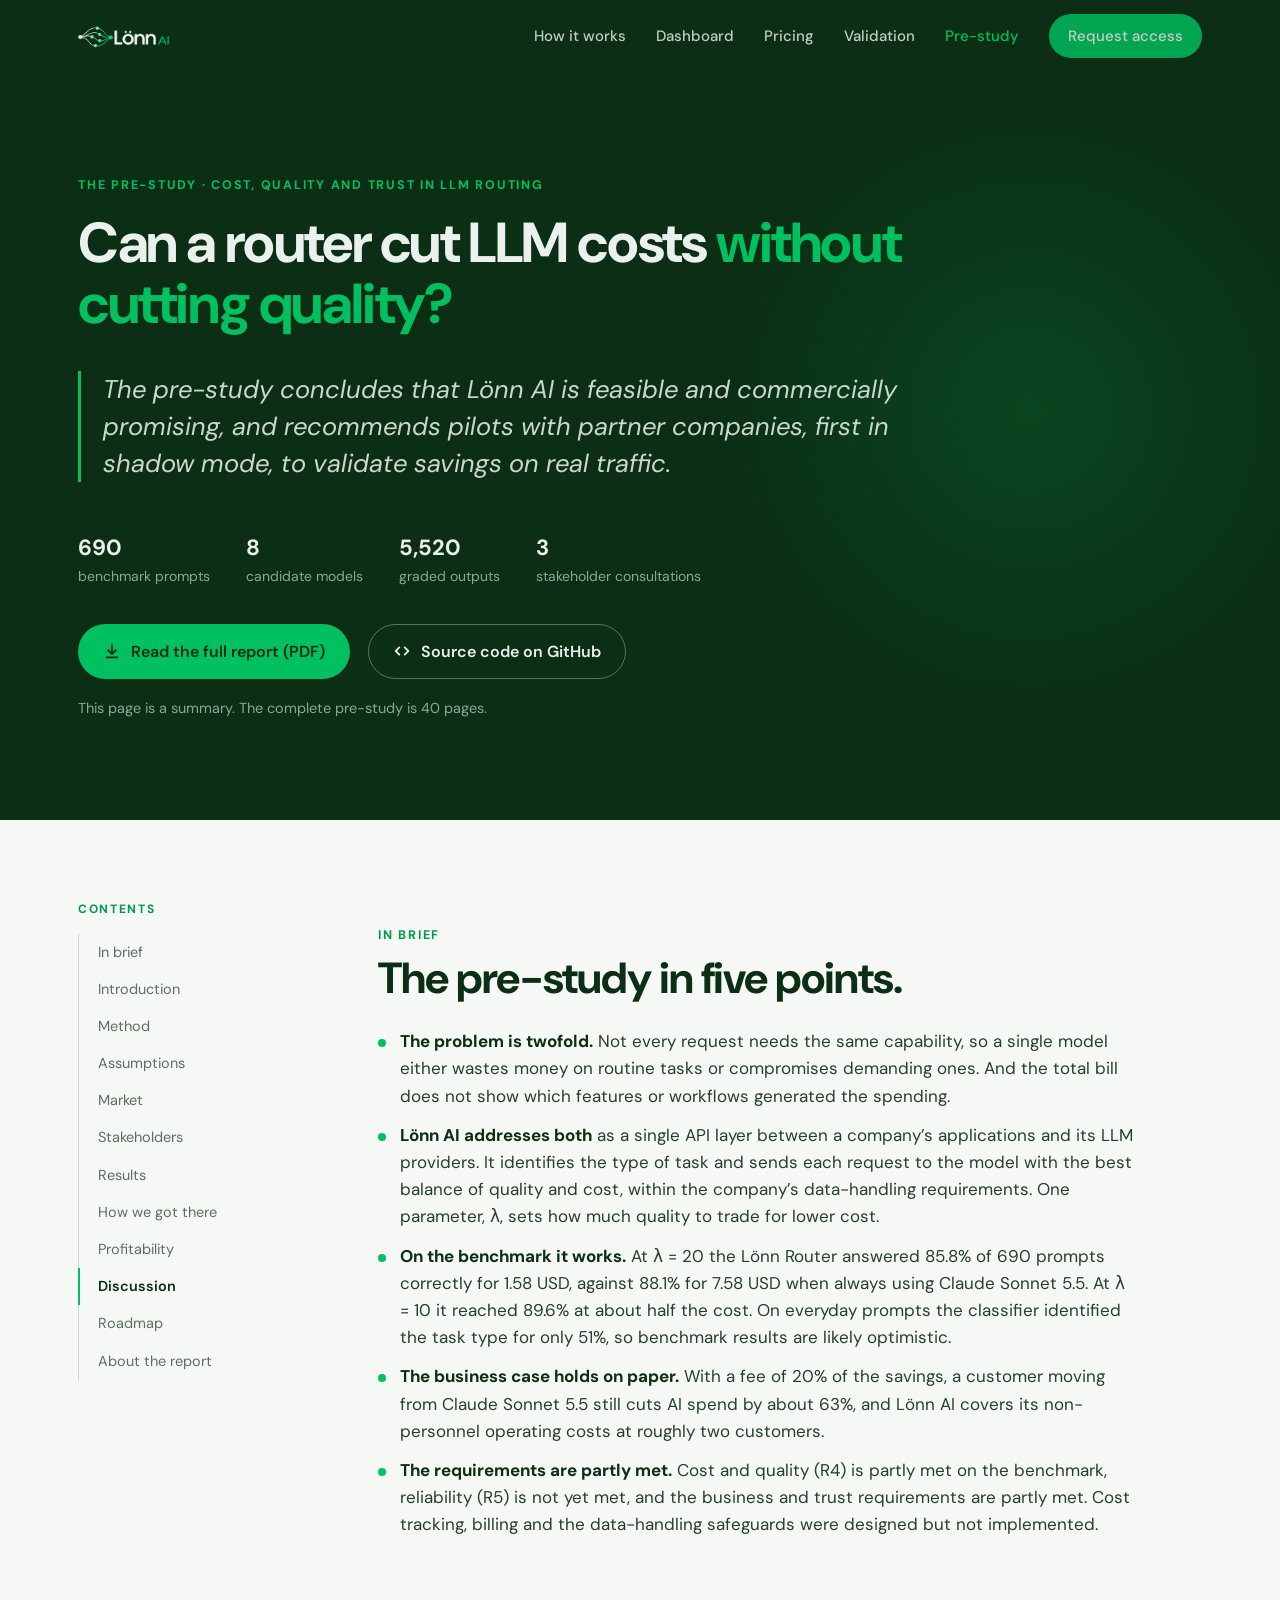
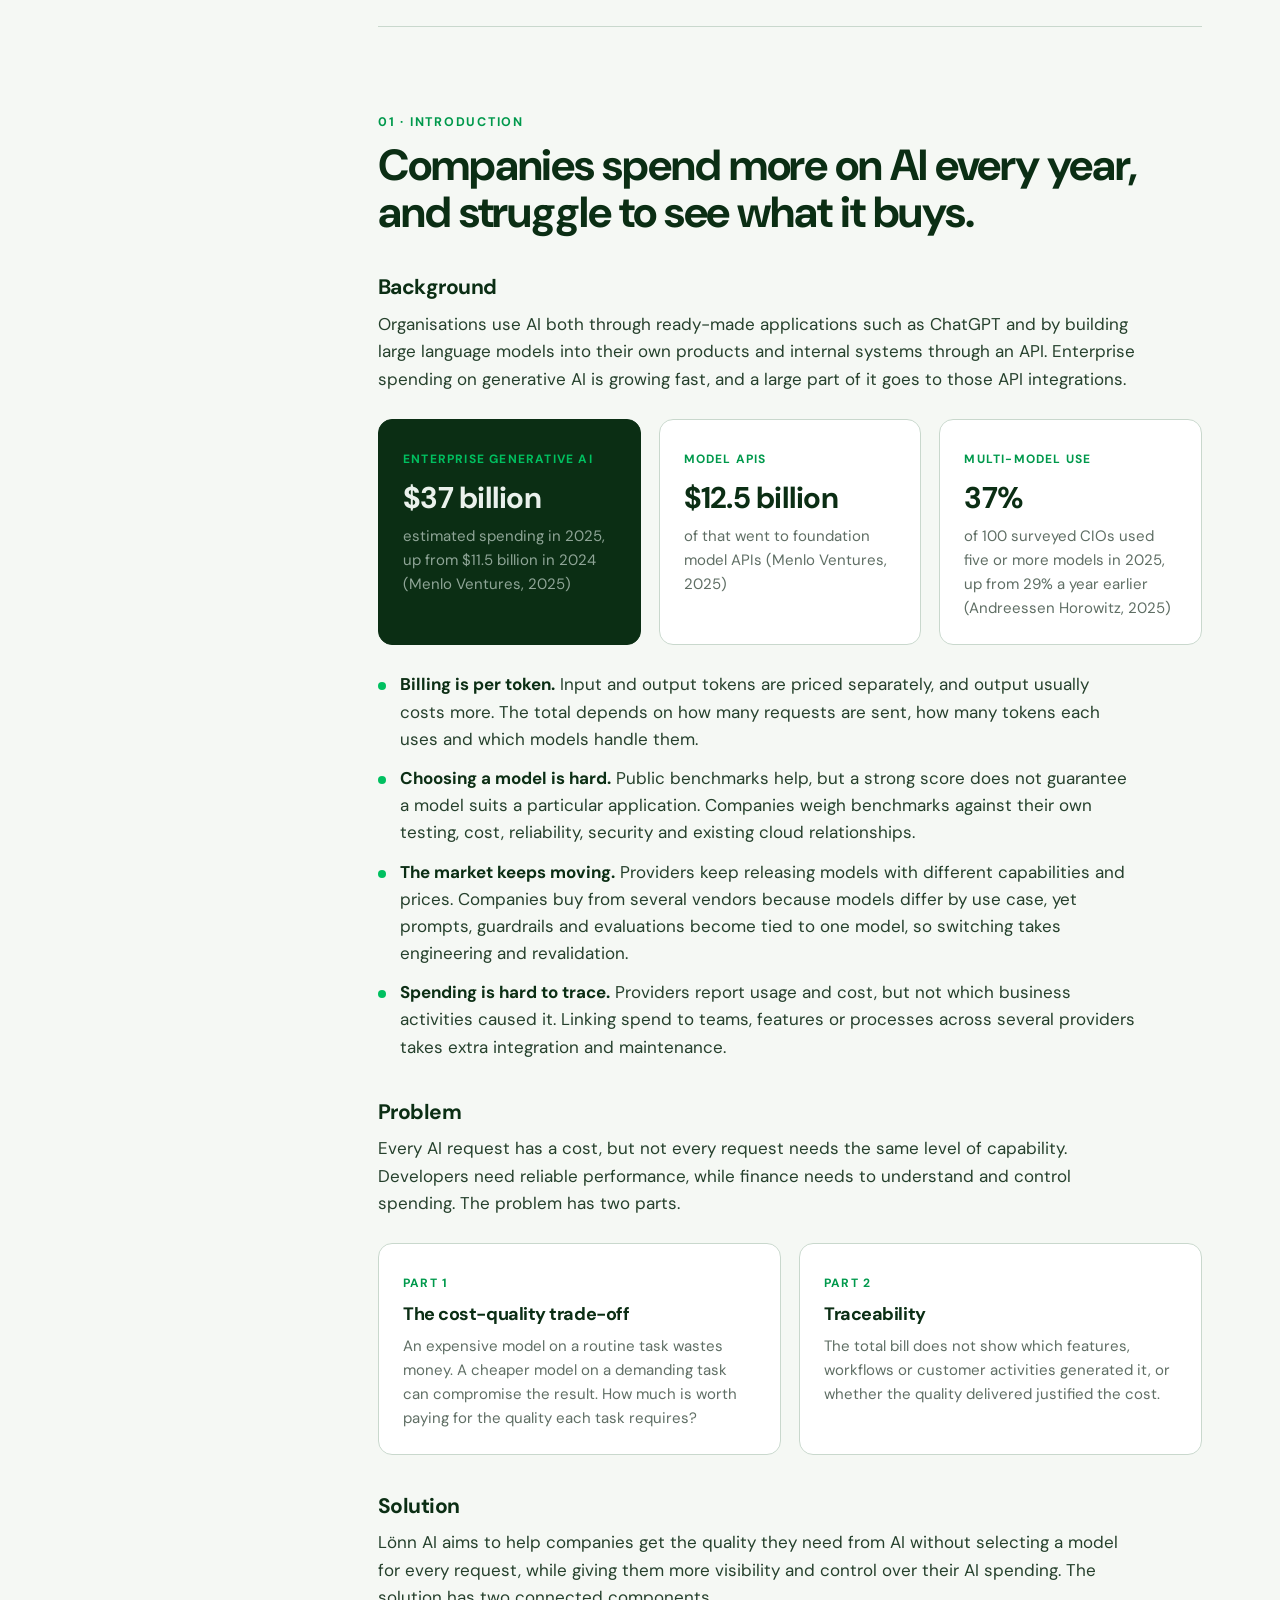
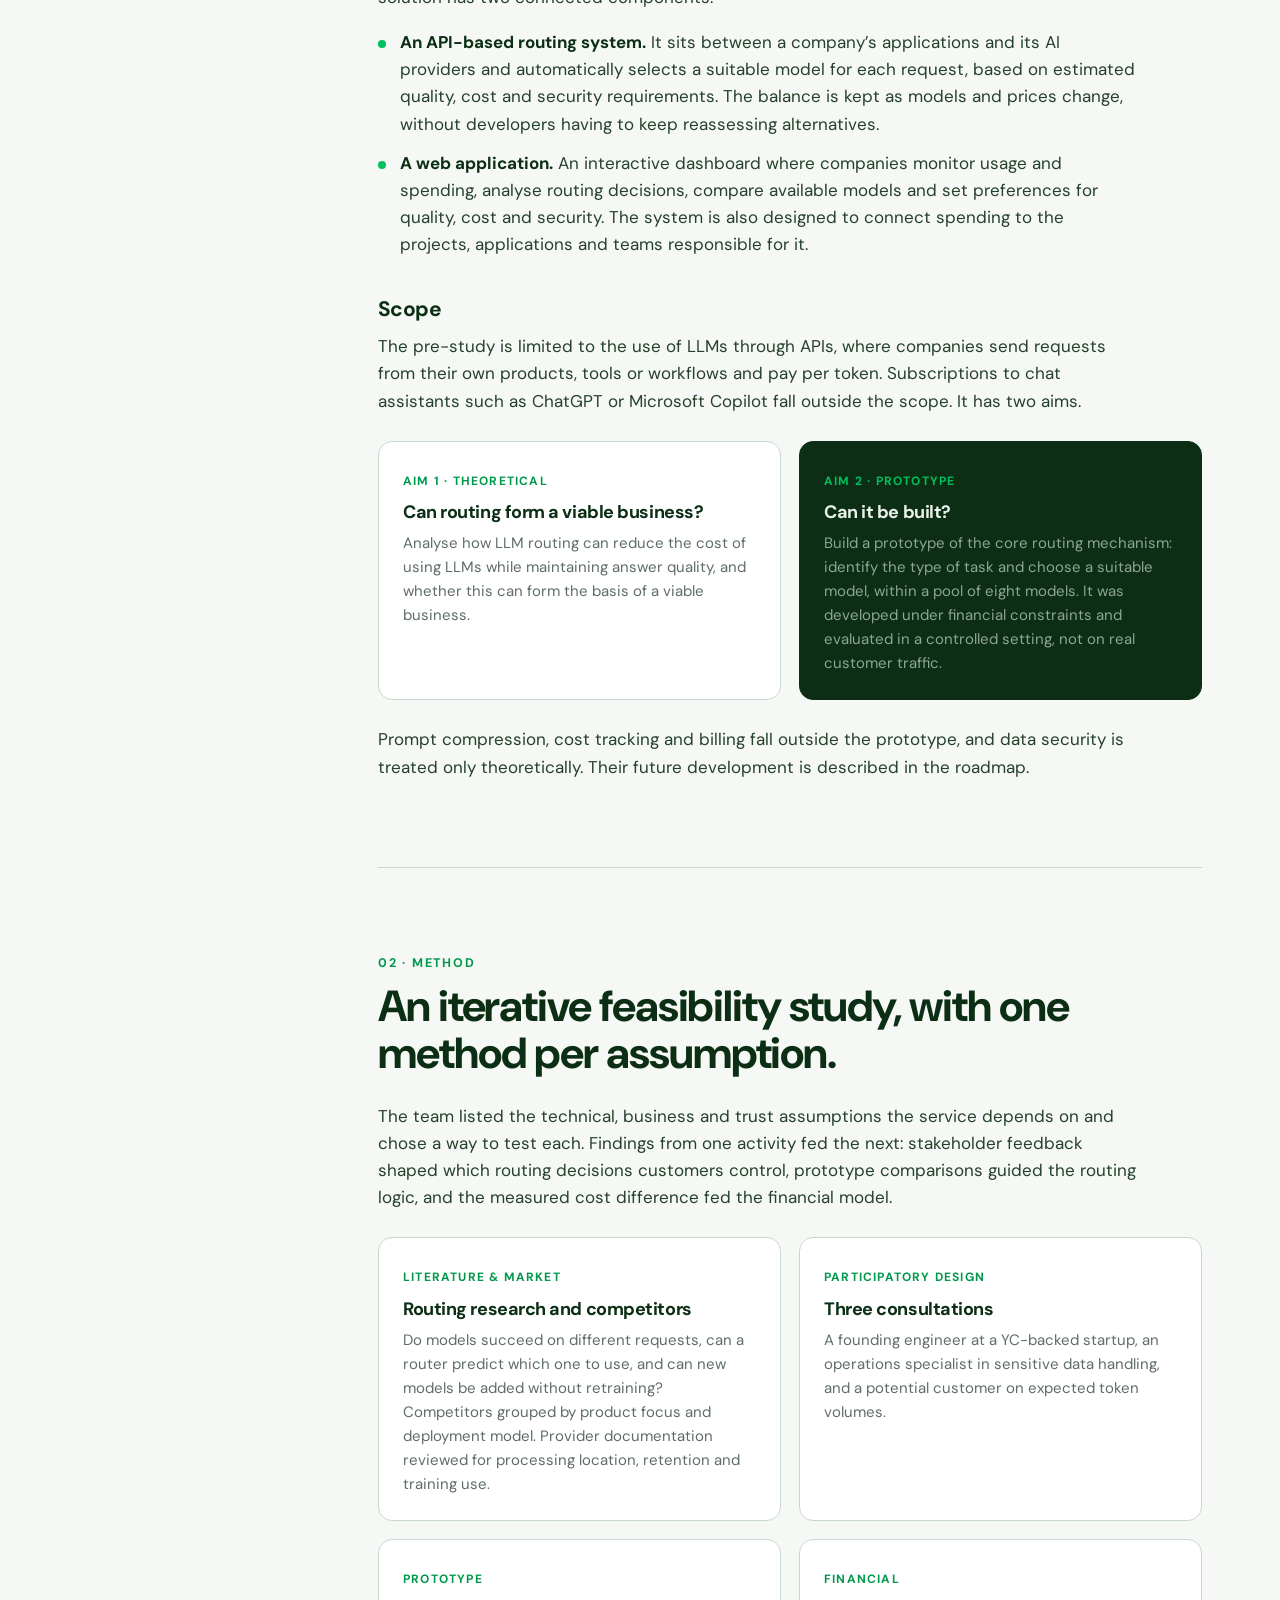
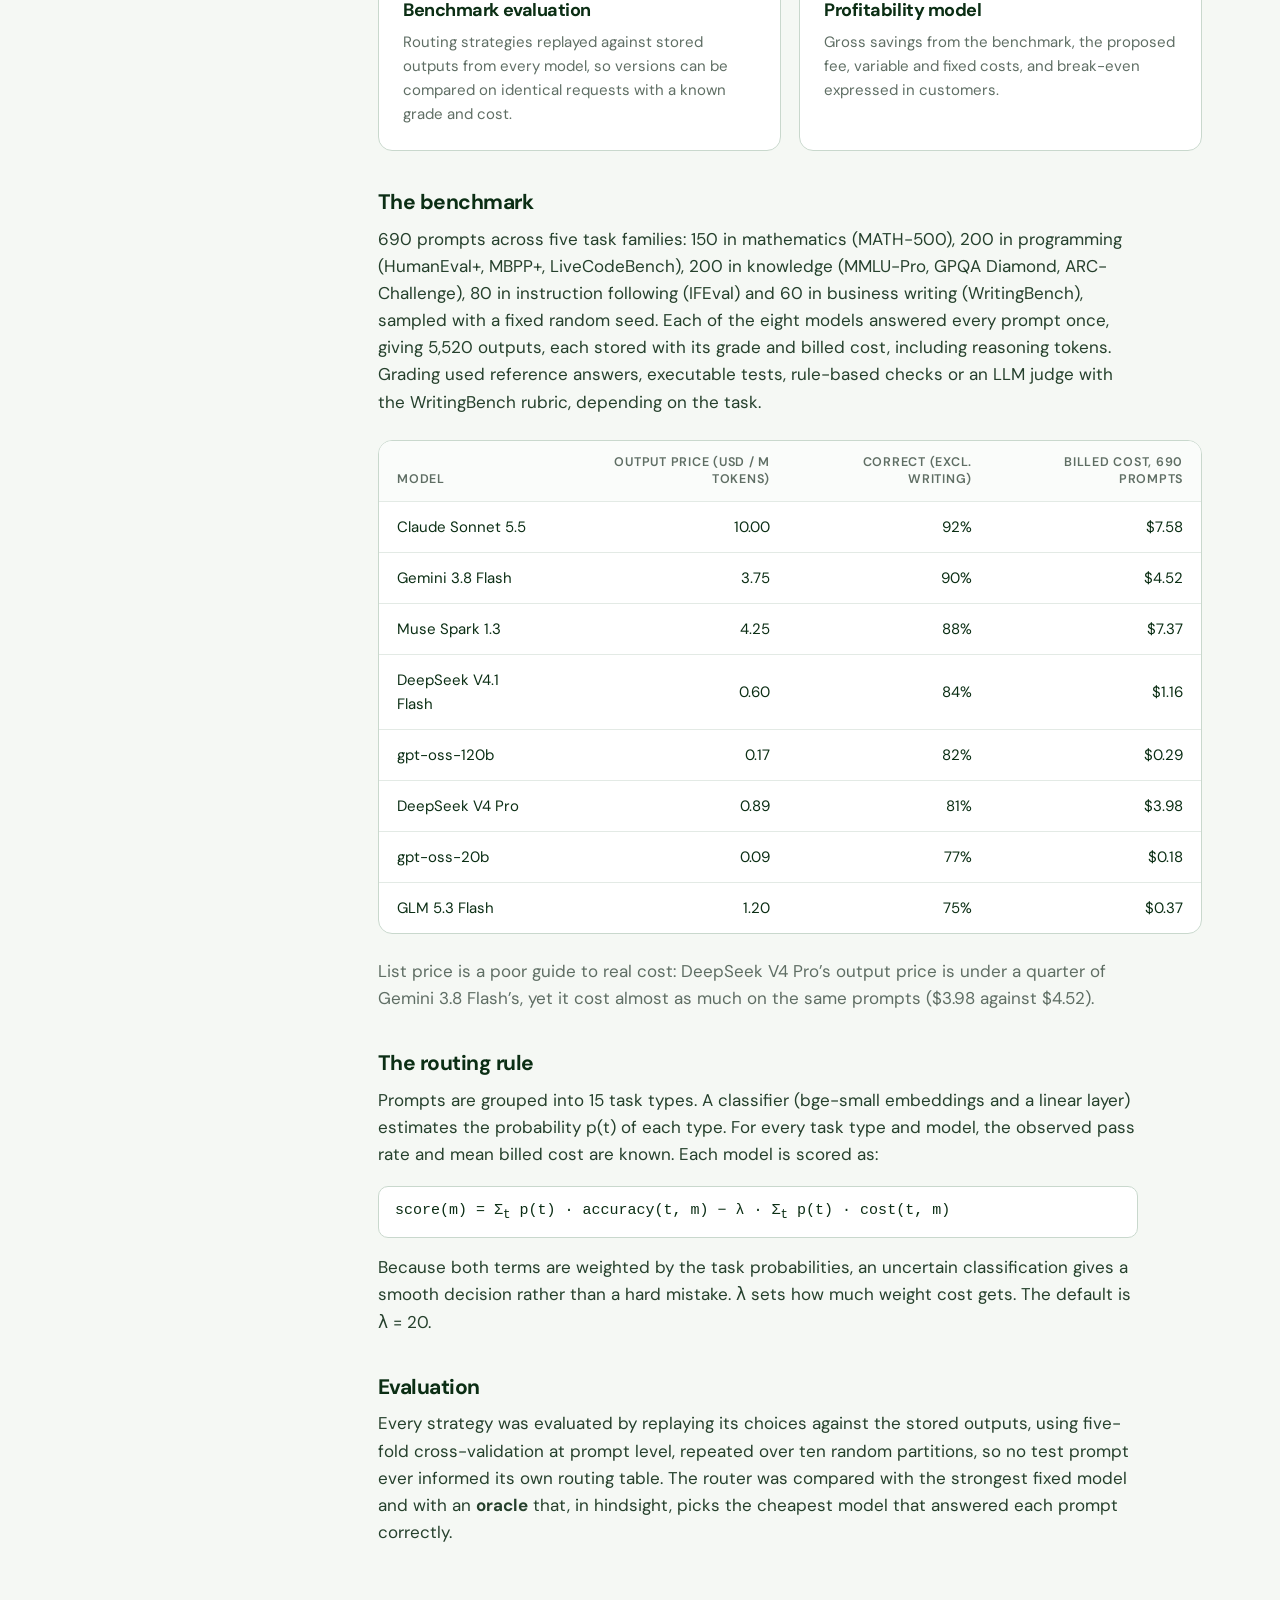
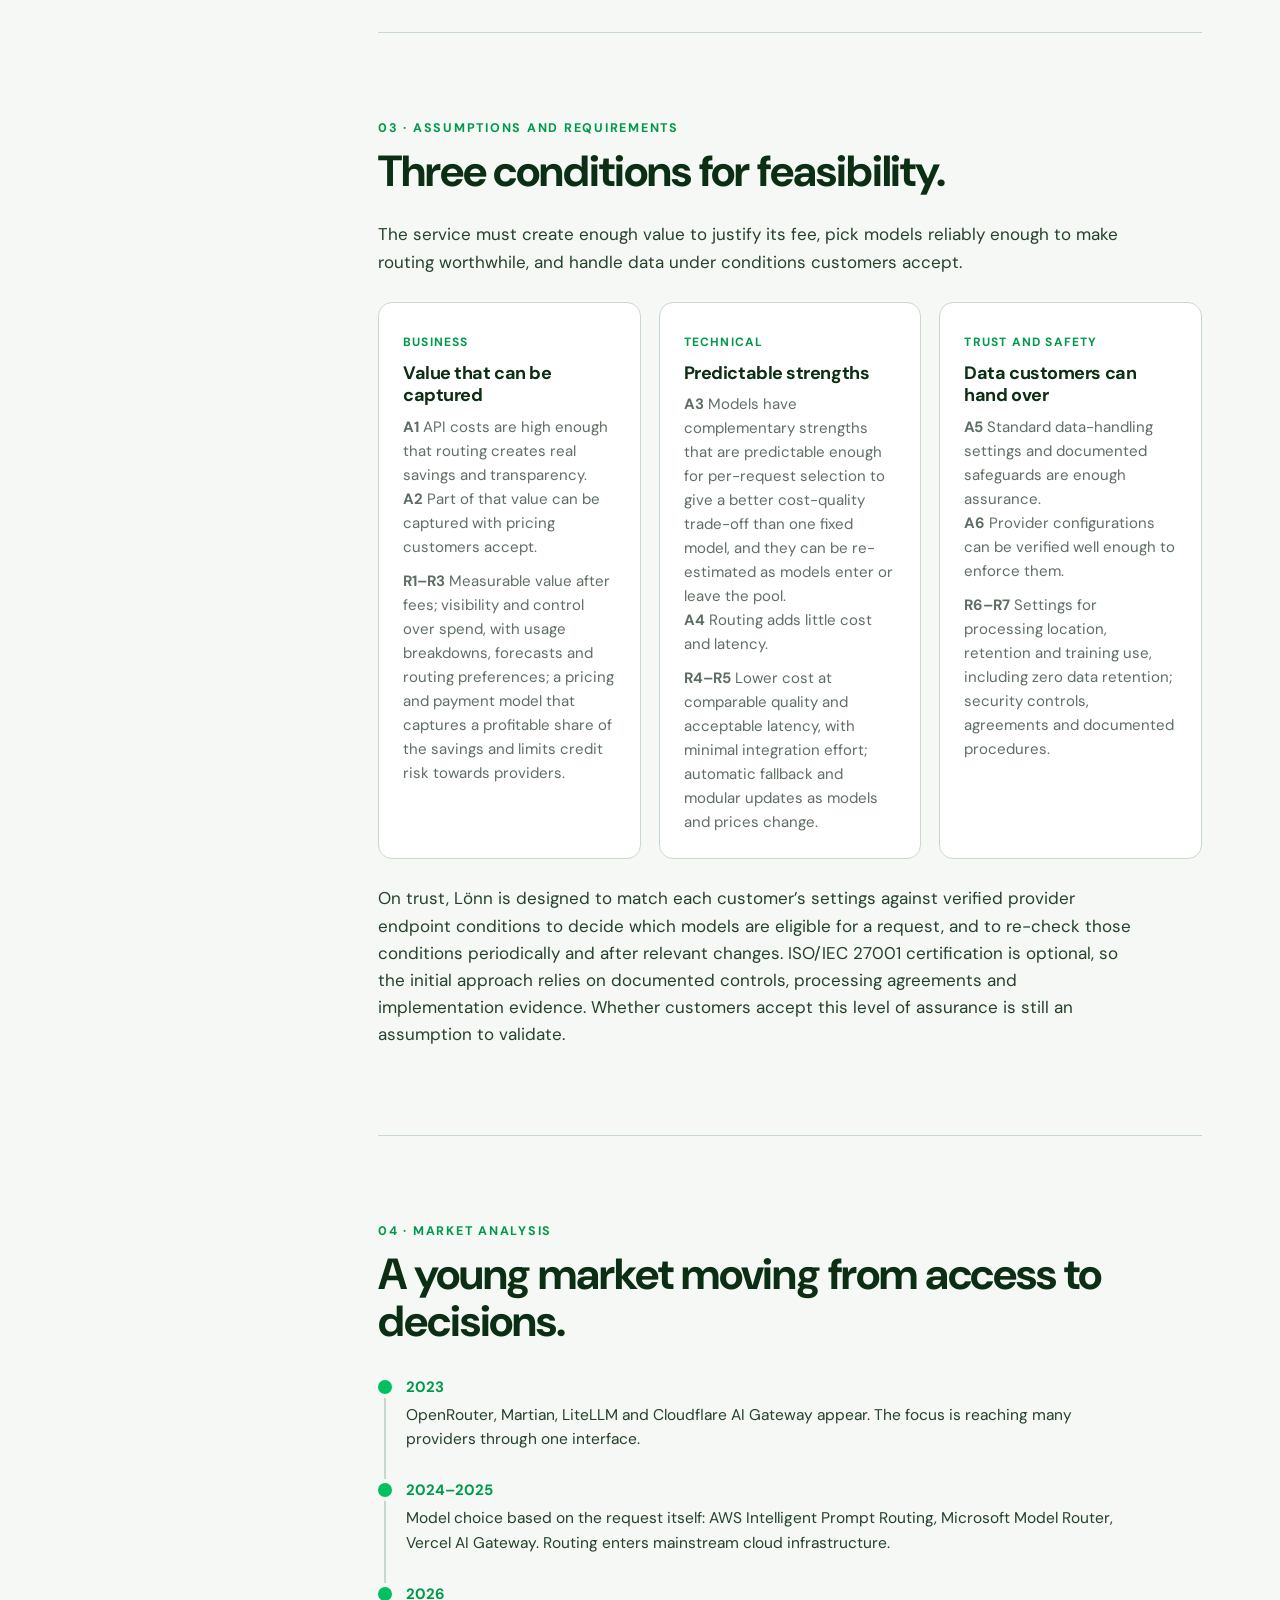
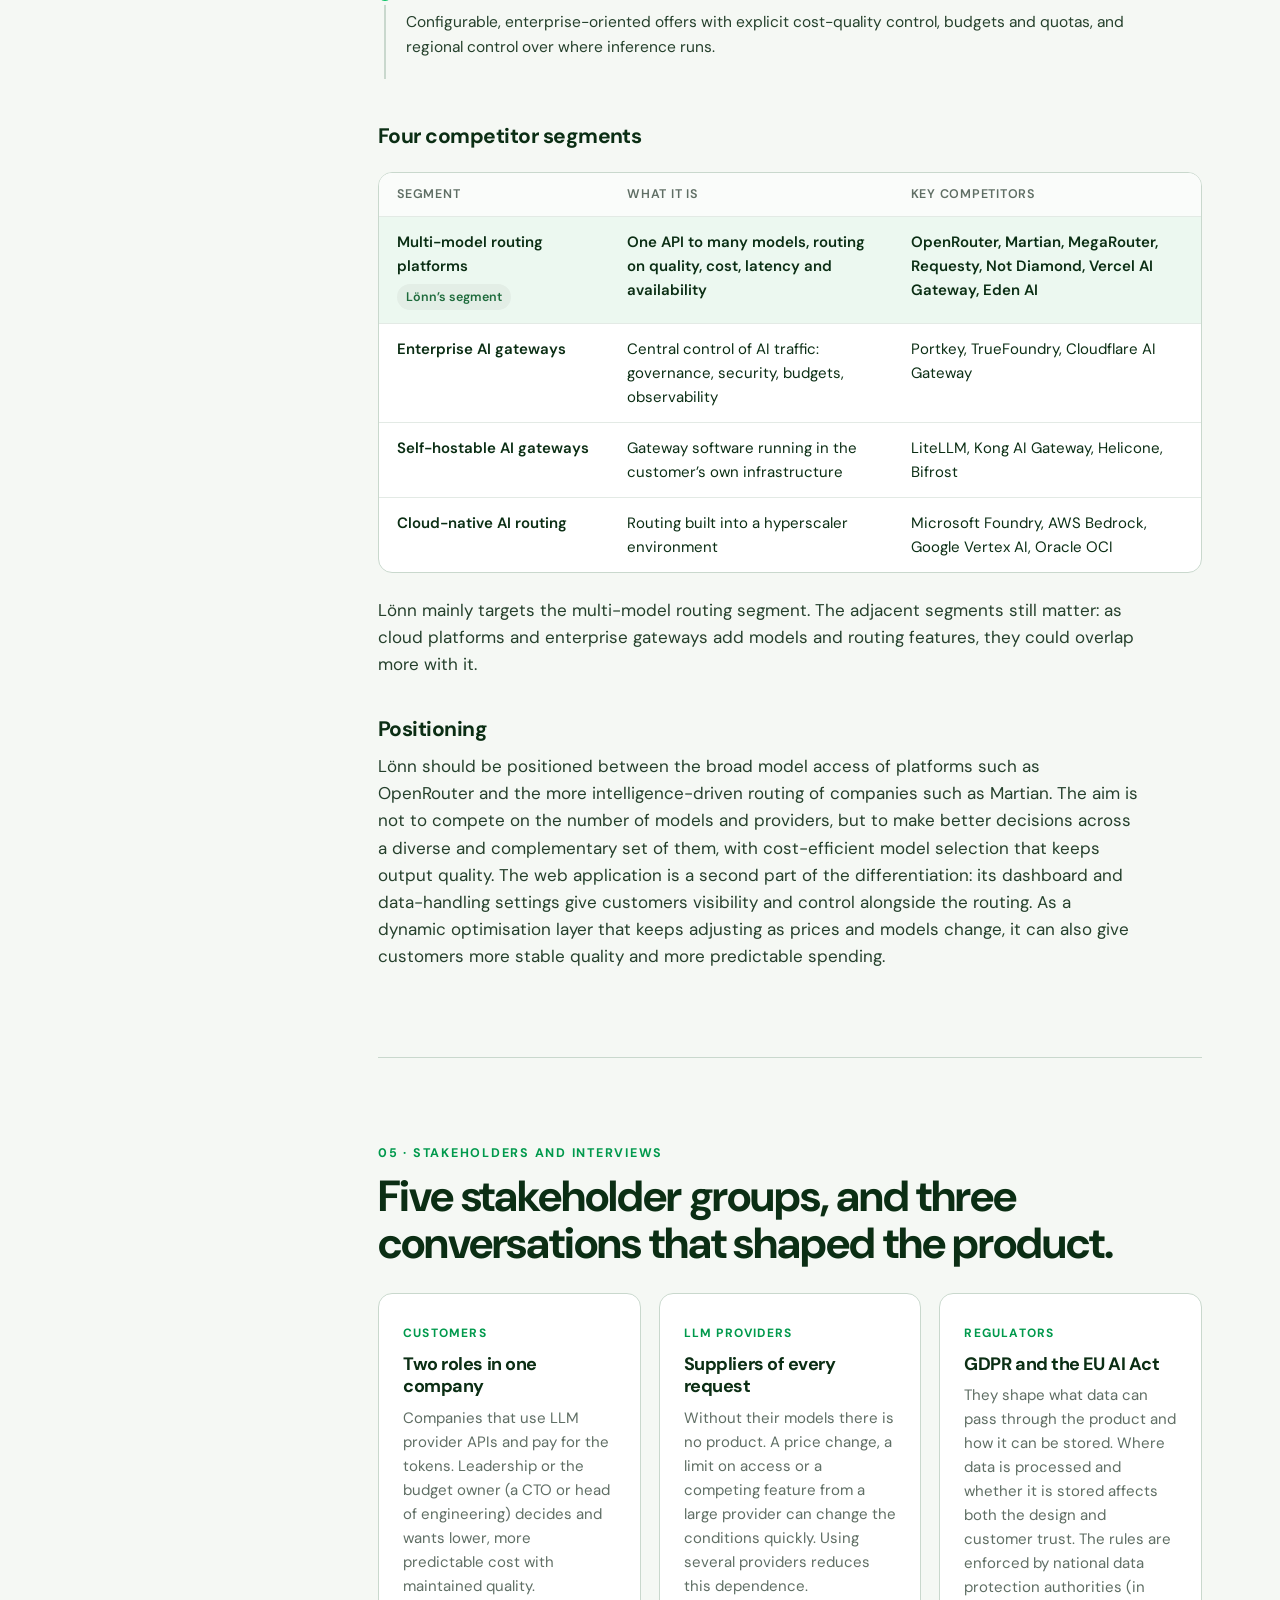
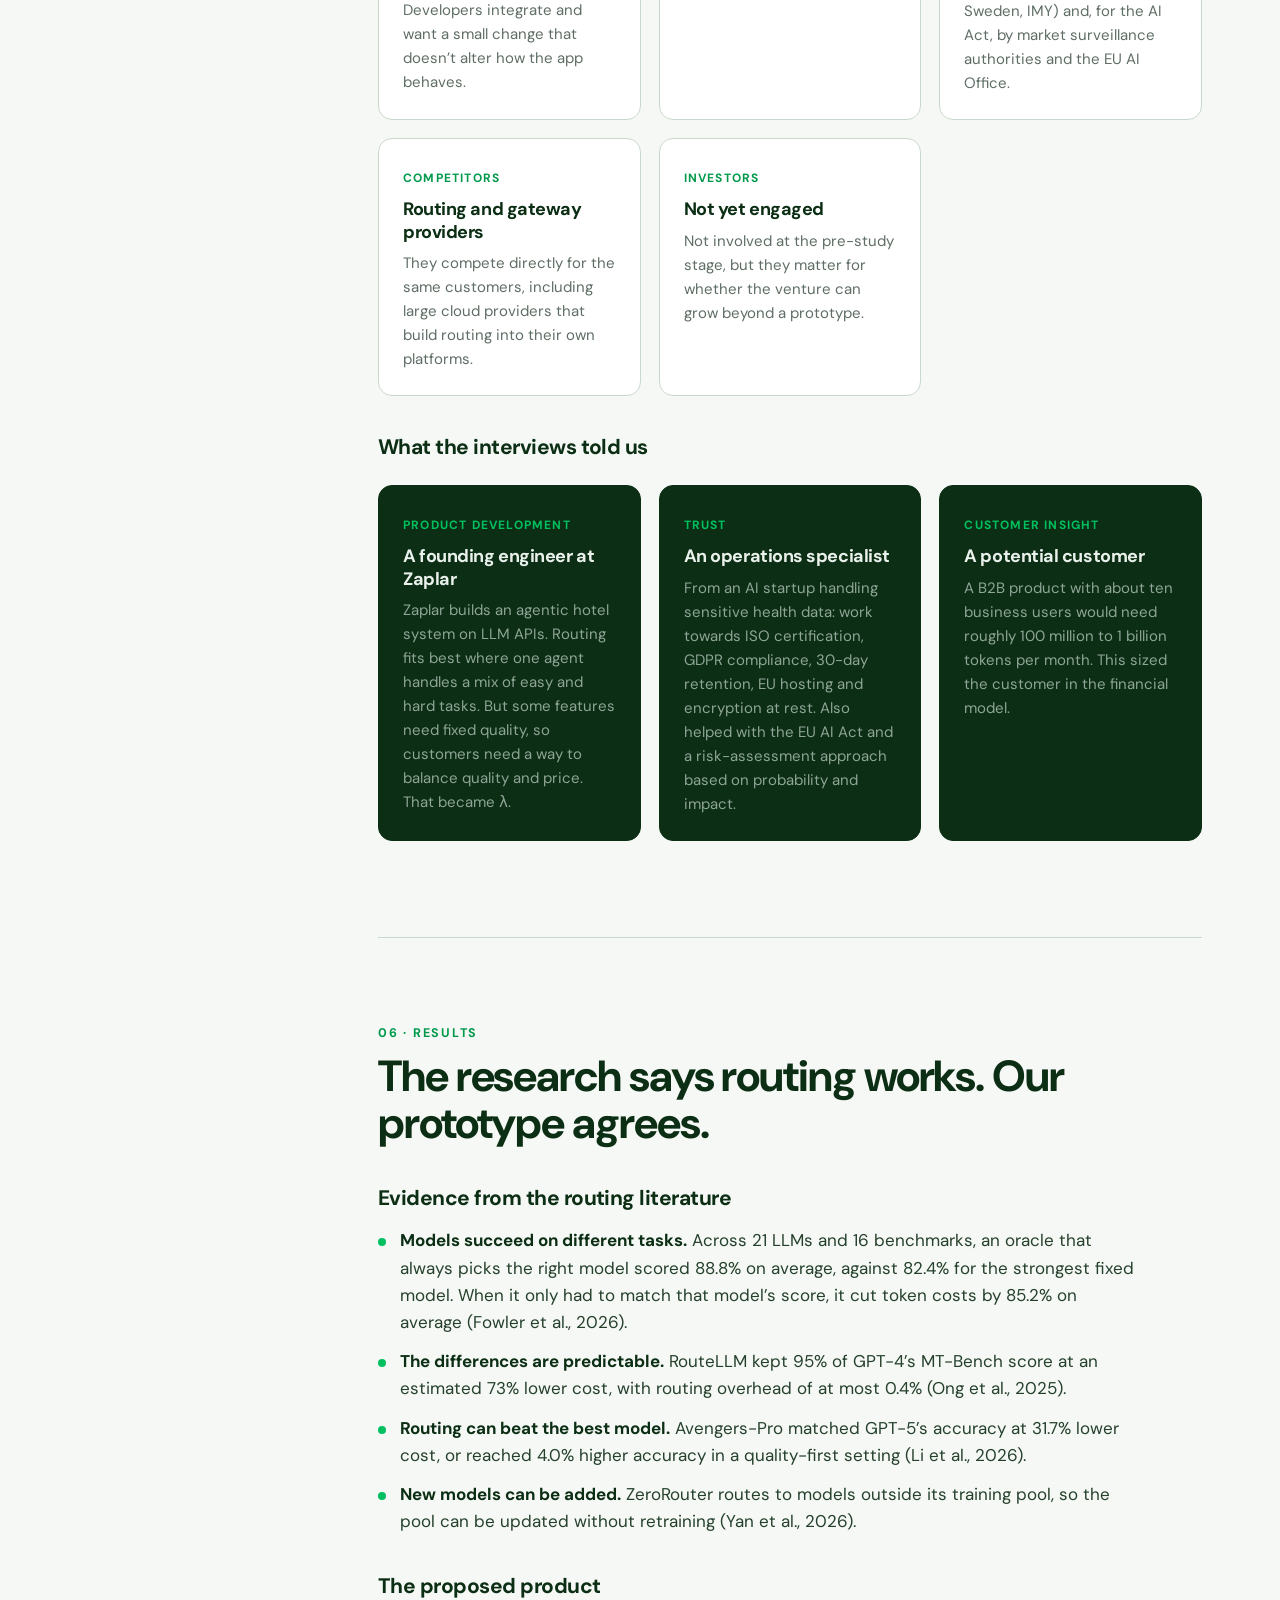
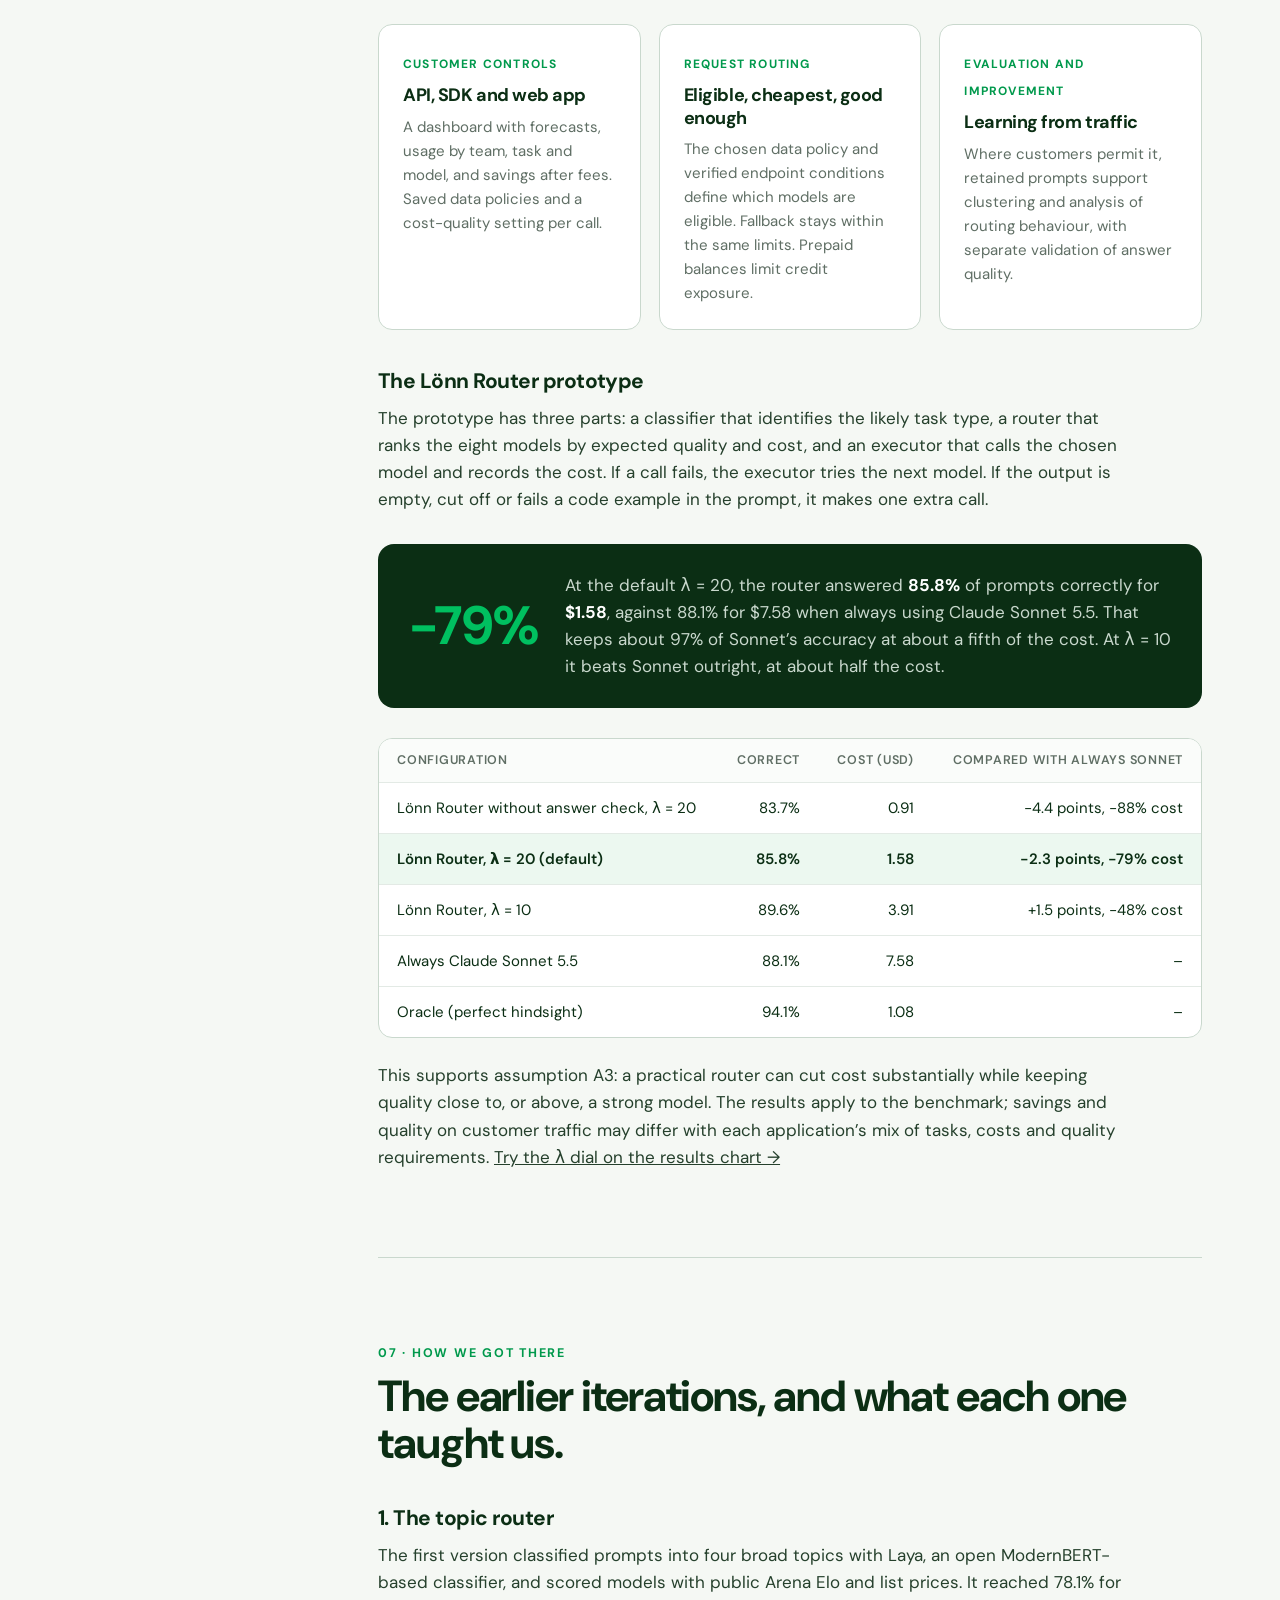
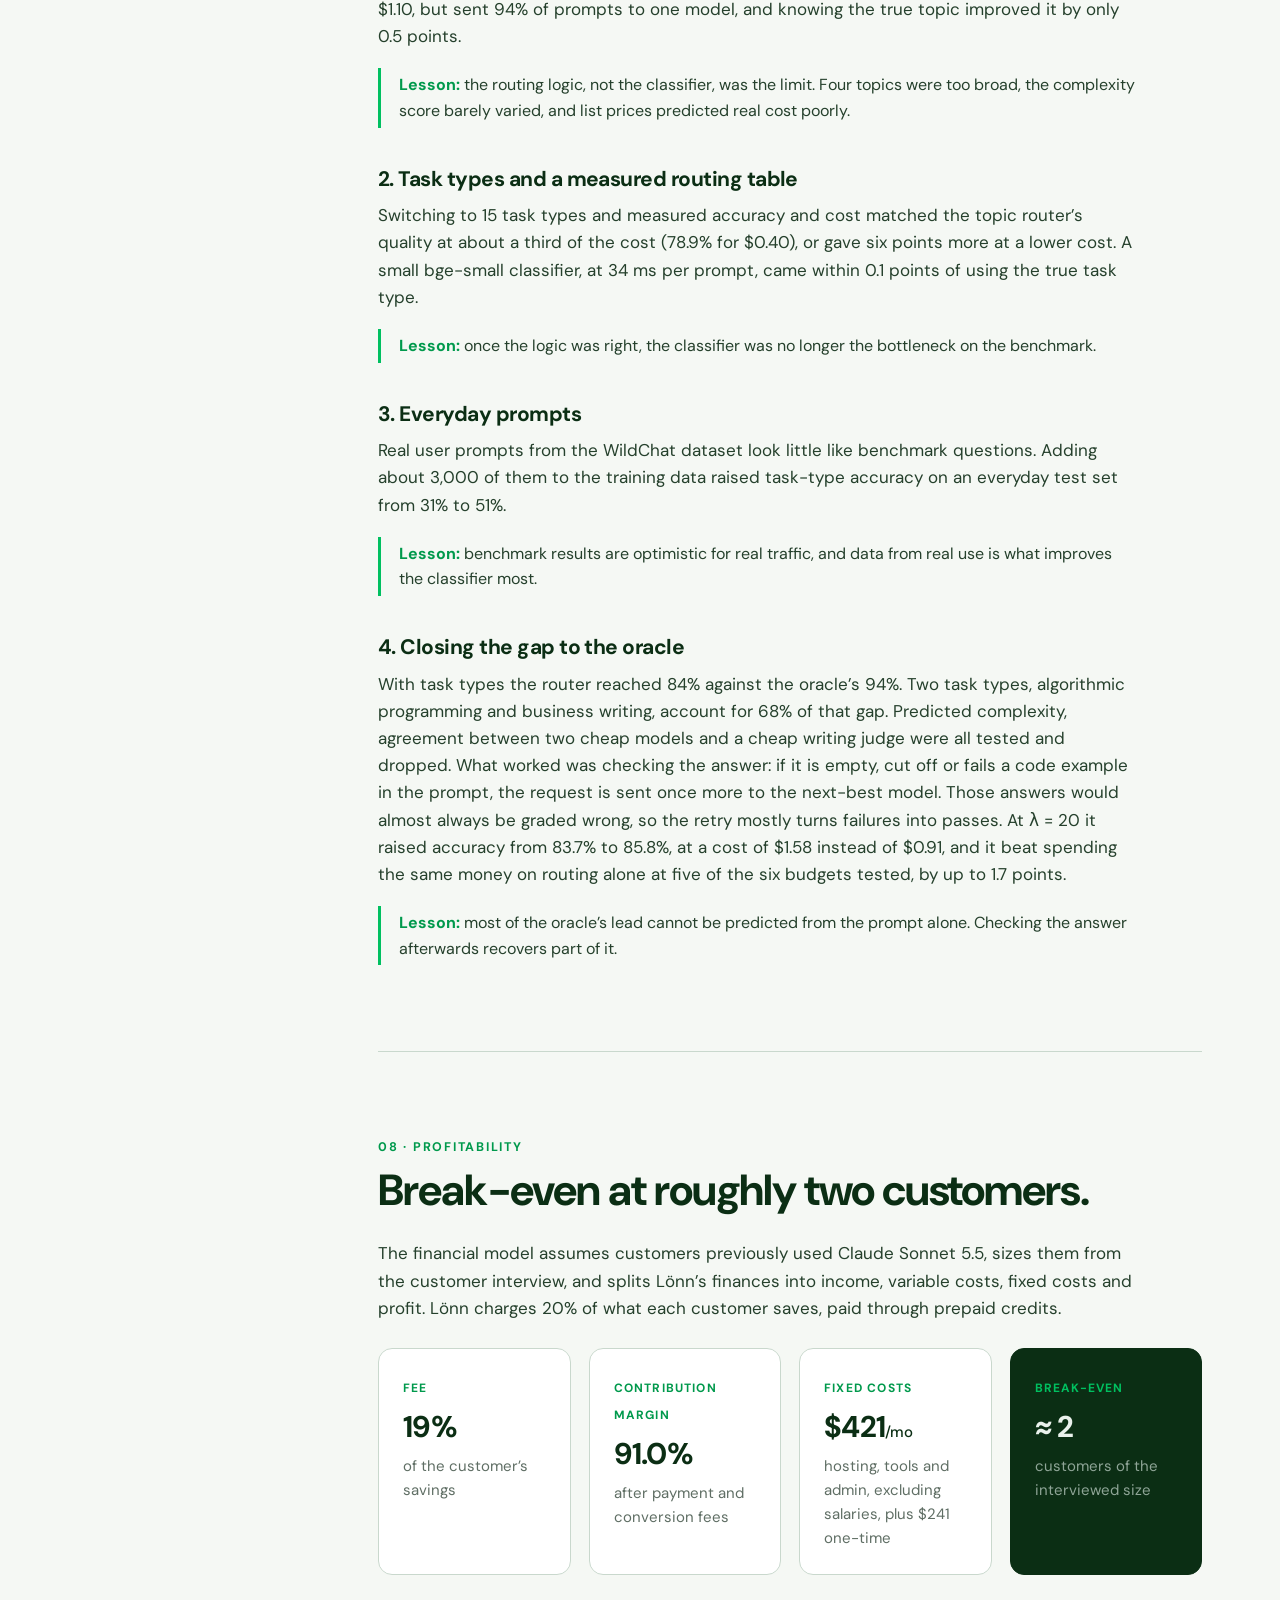
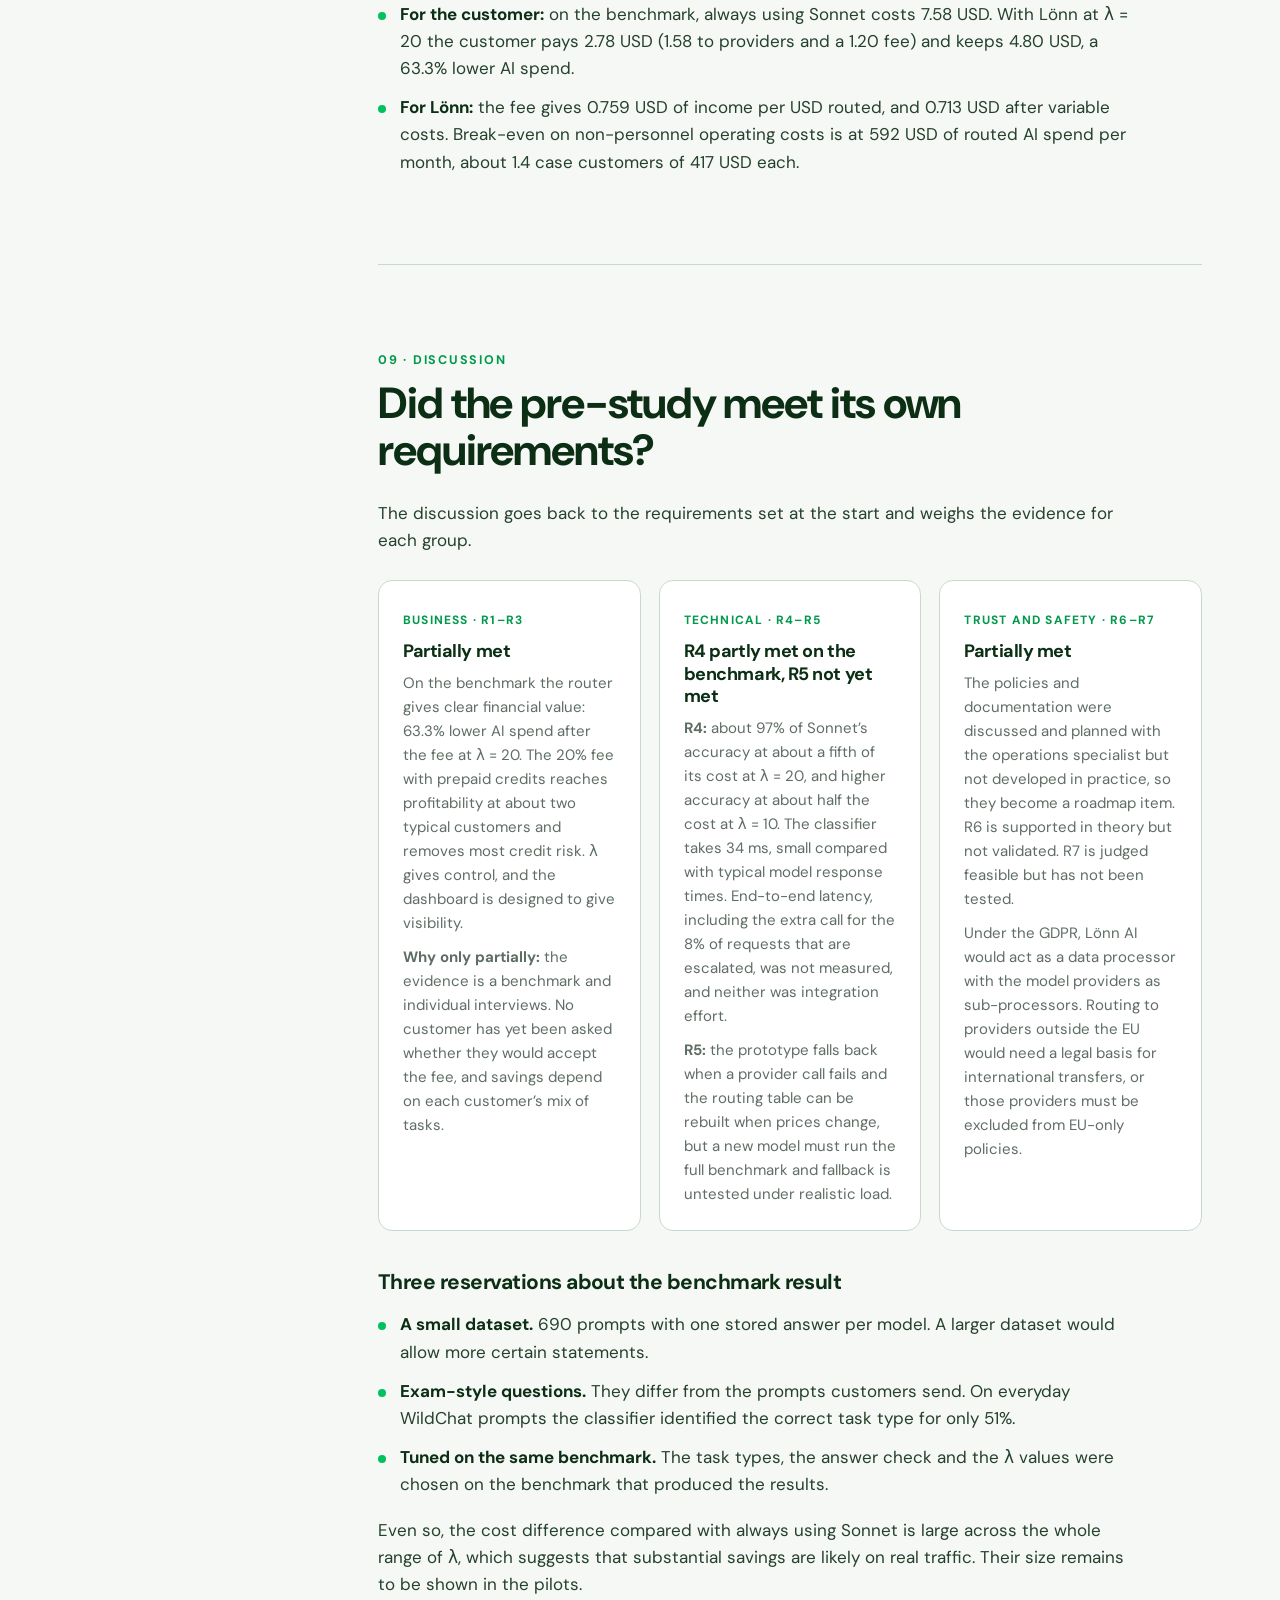
==== commit 10f799f4: "Pre-study: add a source-code button next to the full-report button Co-Authored-By: Claude Fable 5.2 " ====
--- a/prestudy.html
+++ b/prestudy.html
@@ -10,7 +10,7 @@
 <link rel="preconnect" href="https://fonts.googleapis.com">
 <link rel="preconnect" href="https://fonts.gstatic.com" crossorigin>
 <link href="https://fonts.googleapis.com/css2?family=DM+Sans:opsz,wght@9..40,400;9..40,500;9..40,600;9..40,700&display=swap" rel="stylesheet">
-<link rel="stylesheet" href="assets/css/style.css?v=202611111843">
+<link rel="stylesheet" href="assets/css/style.css?v=202611111850">
 </head>
 <body>
 <div class="progress" aria-hidden="true"></div>
@@ -46,6 +46,7 @@
     </div>
     <div class="ps-pdf reveal" style="--d:.28s">
       <a class="btn btn-primary" href="Lonn_AI_Prestudy.pdf" target="_blank" rel="noopener"><svg viewBox="0 0 20 20" fill="none" stroke="currentColor" stroke-width="2" stroke-linecap="round" stroke-linejoin="round"><path d="M10 3v10M5.5 9l4.5 4.5L14.5 9M4 17h12"/></svg> Read the full report (PDF)</a>
+      <a class="btn btn-ghost" href="https://github.com/emrailklmin/Lonn" target="_blank" rel="noopener"><svg viewBox="0 0 20 20" fill="none" stroke="currentColor" stroke-width="2" stroke-linecap="round" stroke-linejoin="round"><path d="M7 6l-4 4 4 4M13 6l4 4-4 4"/></svg> Source code on GitHub</a>
       <span>This page is a summary. The complete pre-study is 40 pages.</span>
     </div>
   </div>
@@ -405,7 +406,10 @@
       </div>
       <div class="bench-note reveal" style="margin-top:44px">
         <p><b style="color:var(--ink)">This page is a summary.</b> The complete pre-study, with all tables, figures, references and appendices, is the 40-page report.</p>
-        <a class="btn btn-primary" href="Lonn_AI_Prestudy.pdf" target="_blank" rel="noopener"><svg viewBox="0 0 20 20" fill="none" stroke="currentColor" stroke-width="2" stroke-linecap="round" stroke-linejoin="round"><path d="M10 3v10M5.5 9l4.5 4.5L14.5 9M4 17h12"/></svg> Read the full report (PDF)</a>
+        <div class="btn-row">
+          <a class="btn btn-primary" href="Lonn_AI_Prestudy.pdf" target="_blank" rel="noopener"><svg viewBox="0 0 20 20" fill="none" stroke="currentColor" stroke-width="2" stroke-linecap="round" stroke-linejoin="round"><path d="M10 3v10M5.5 9l4.5 4.5L14.5 9M4 17h12"/></svg> Read the full report (PDF)</a>
+          <a class="btn btn-ghost" href="https://github.com/emrailklmin/Lonn" target="_blank" rel="noopener"><svg viewBox="0 0 20 20" fill="none" stroke="currentColor" stroke-width="2" stroke-linecap="round" stroke-linejoin="round"><path d="M7 6l-4 4 4 4M13 6l4 4-4 4"/></svg> Source code on GitHub</a>
+        </div>
       </div>
     </section>
   </main>
@@ -432,6 +436,6 @@
   </div>
 </footer>
 
-<script src="assets/js/main.js?v=202611111843"></script>
+<script src="assets/js/main.js?v=202611111850"></script>
 </body>
 </html>
--- a/assets/css/style.css
+++ b/assets/css/style.css
@@ -452,3 +452,5 @@
 .ps-note a{color:var(--signal);text-underline-offset:3px}
 .ps-pdf{margin-top:36px;display:flex;align-items:center;gap:18px;flex-wrap:wrap}
 .ps-pdf span{font-size:14.5px;color:var(--muted-dark)}
+.btn-row{display:flex;gap:12px;flex-wrap:wrap;flex:0 1 auto;max-width:100%}
+.ps-pdf span{flex-basis:100%}
